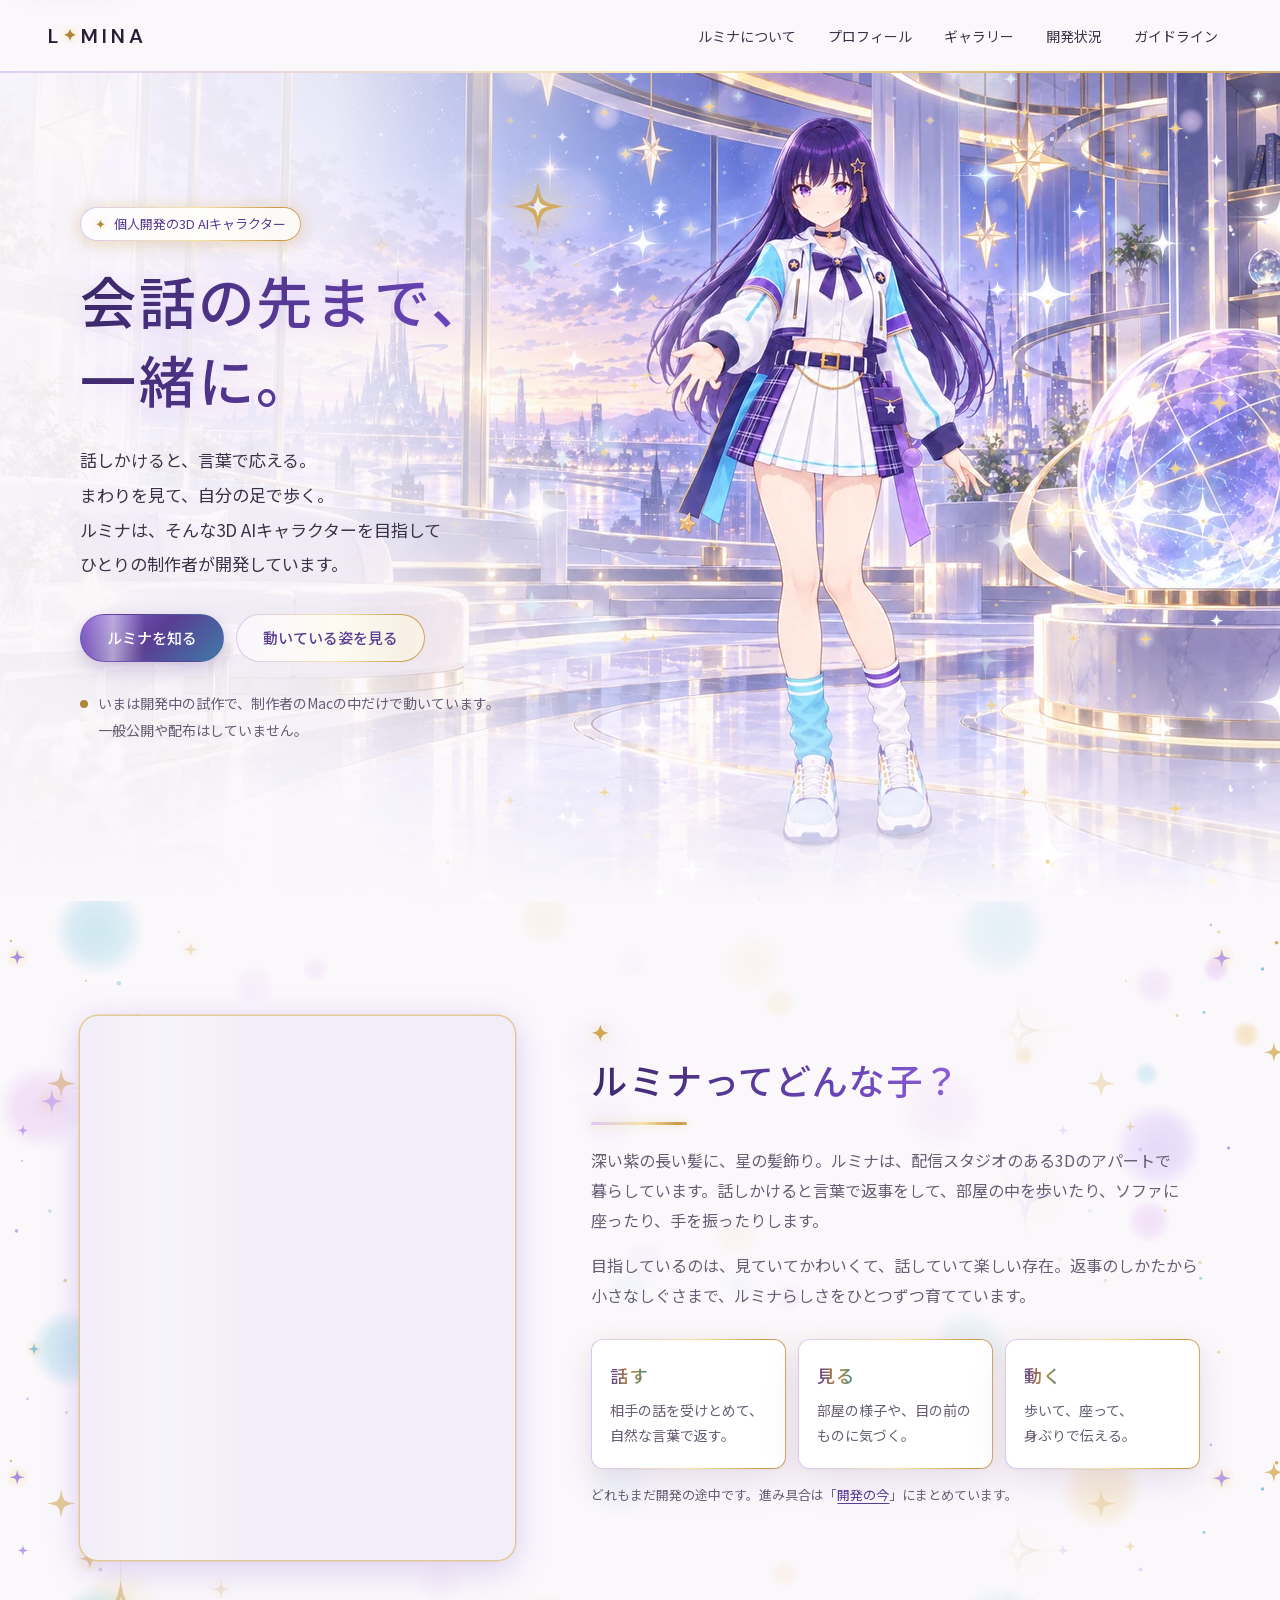
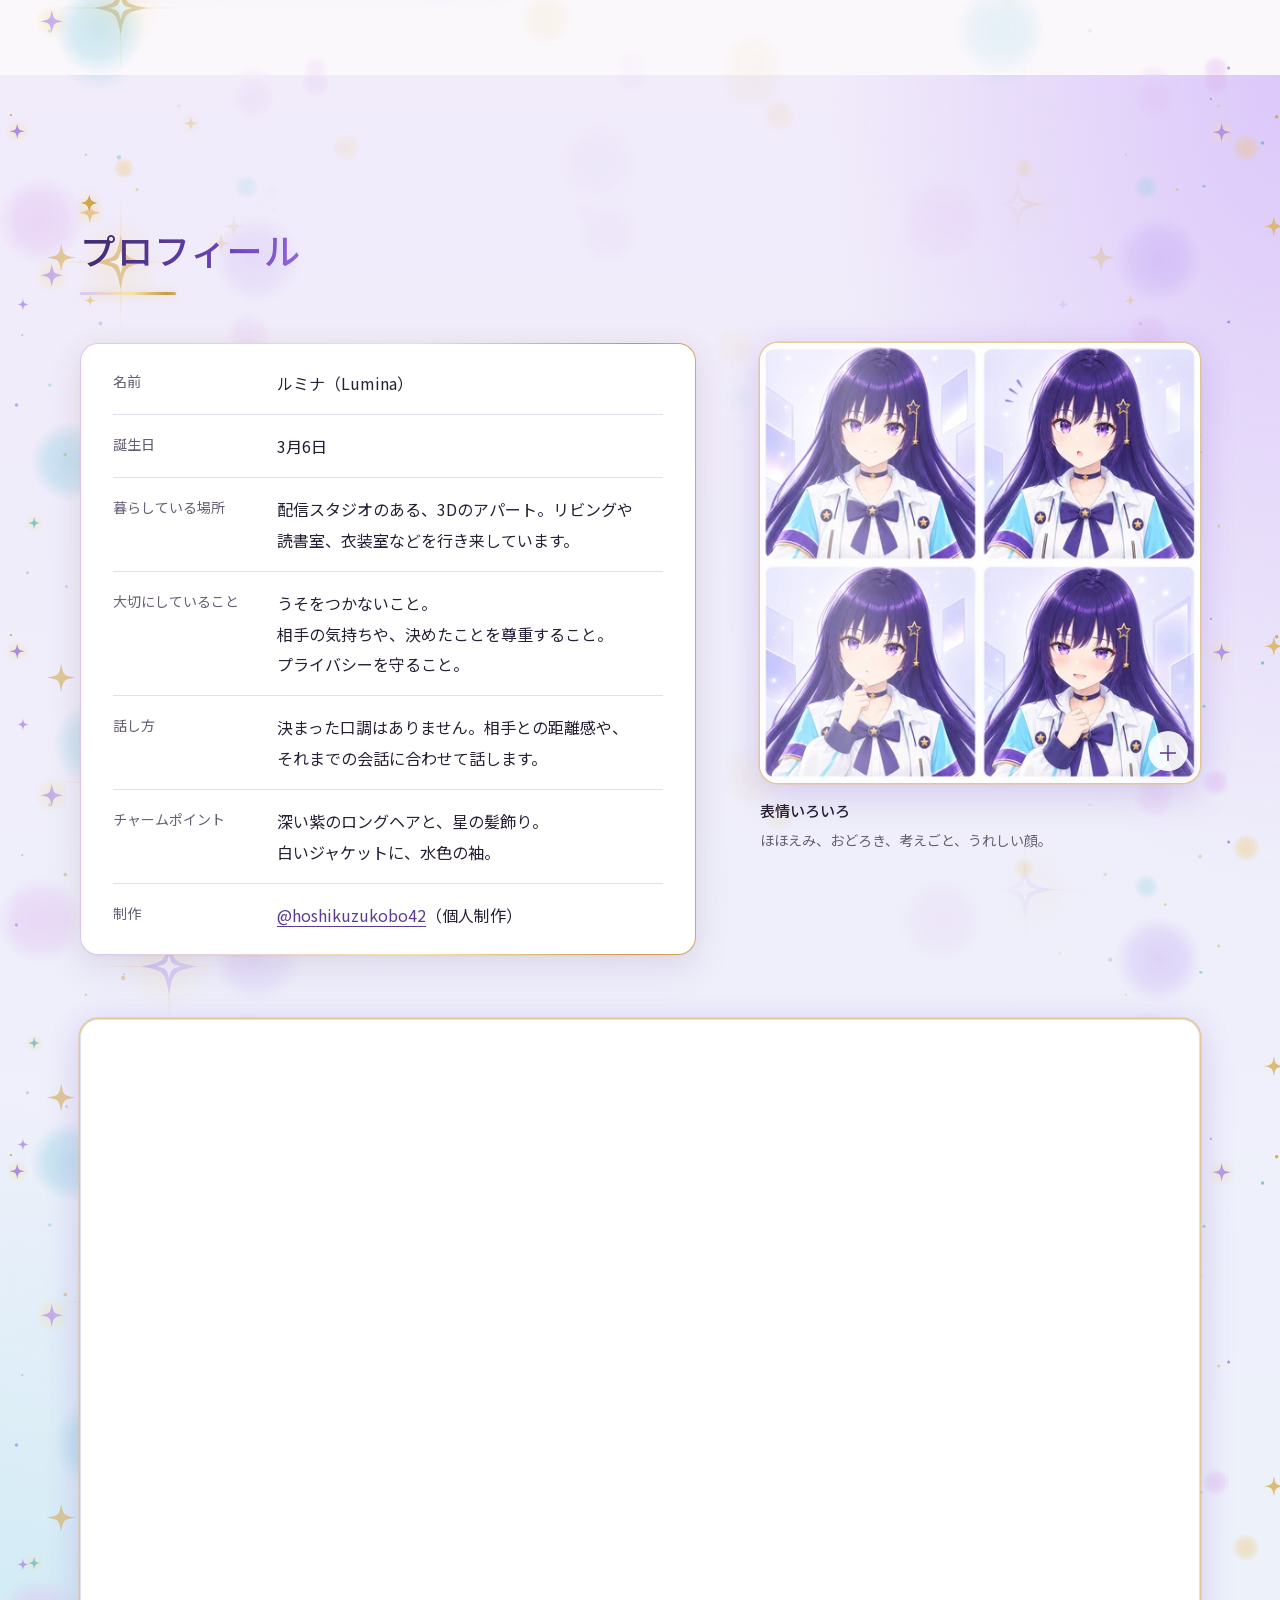
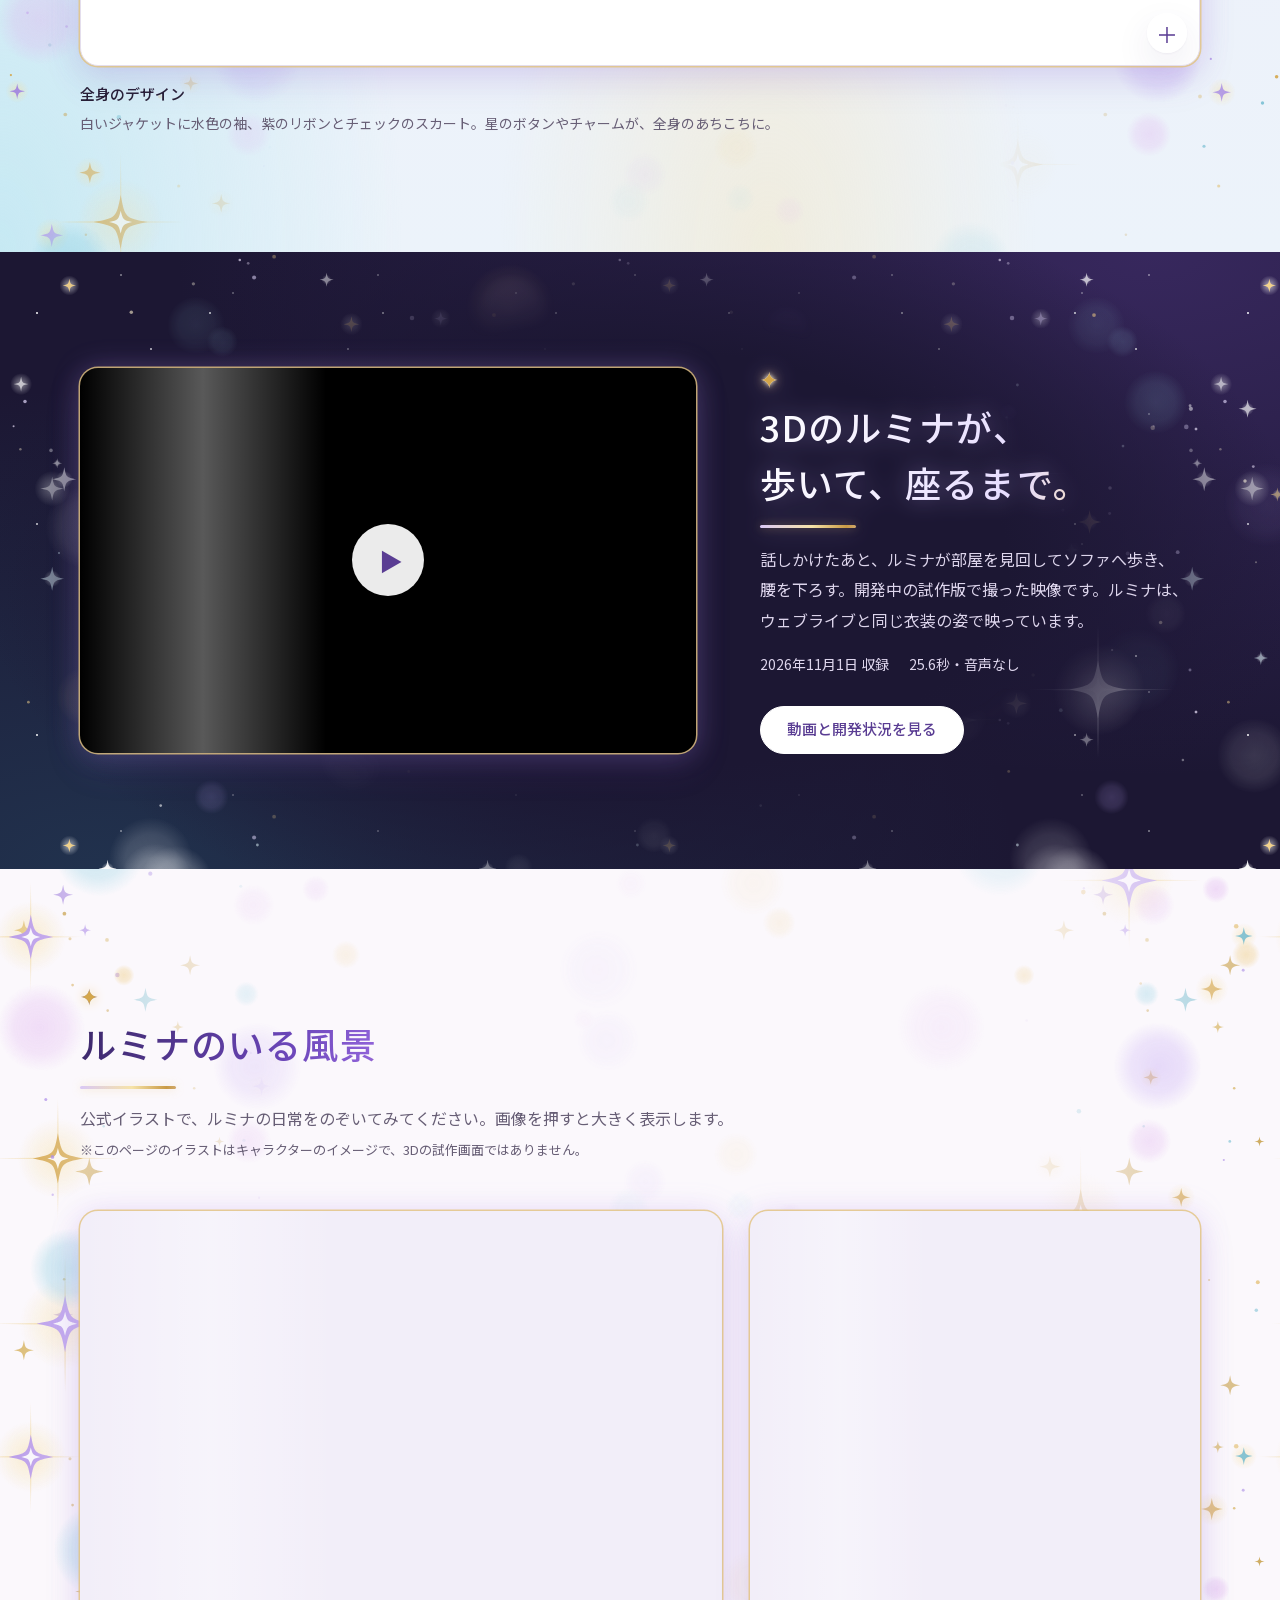
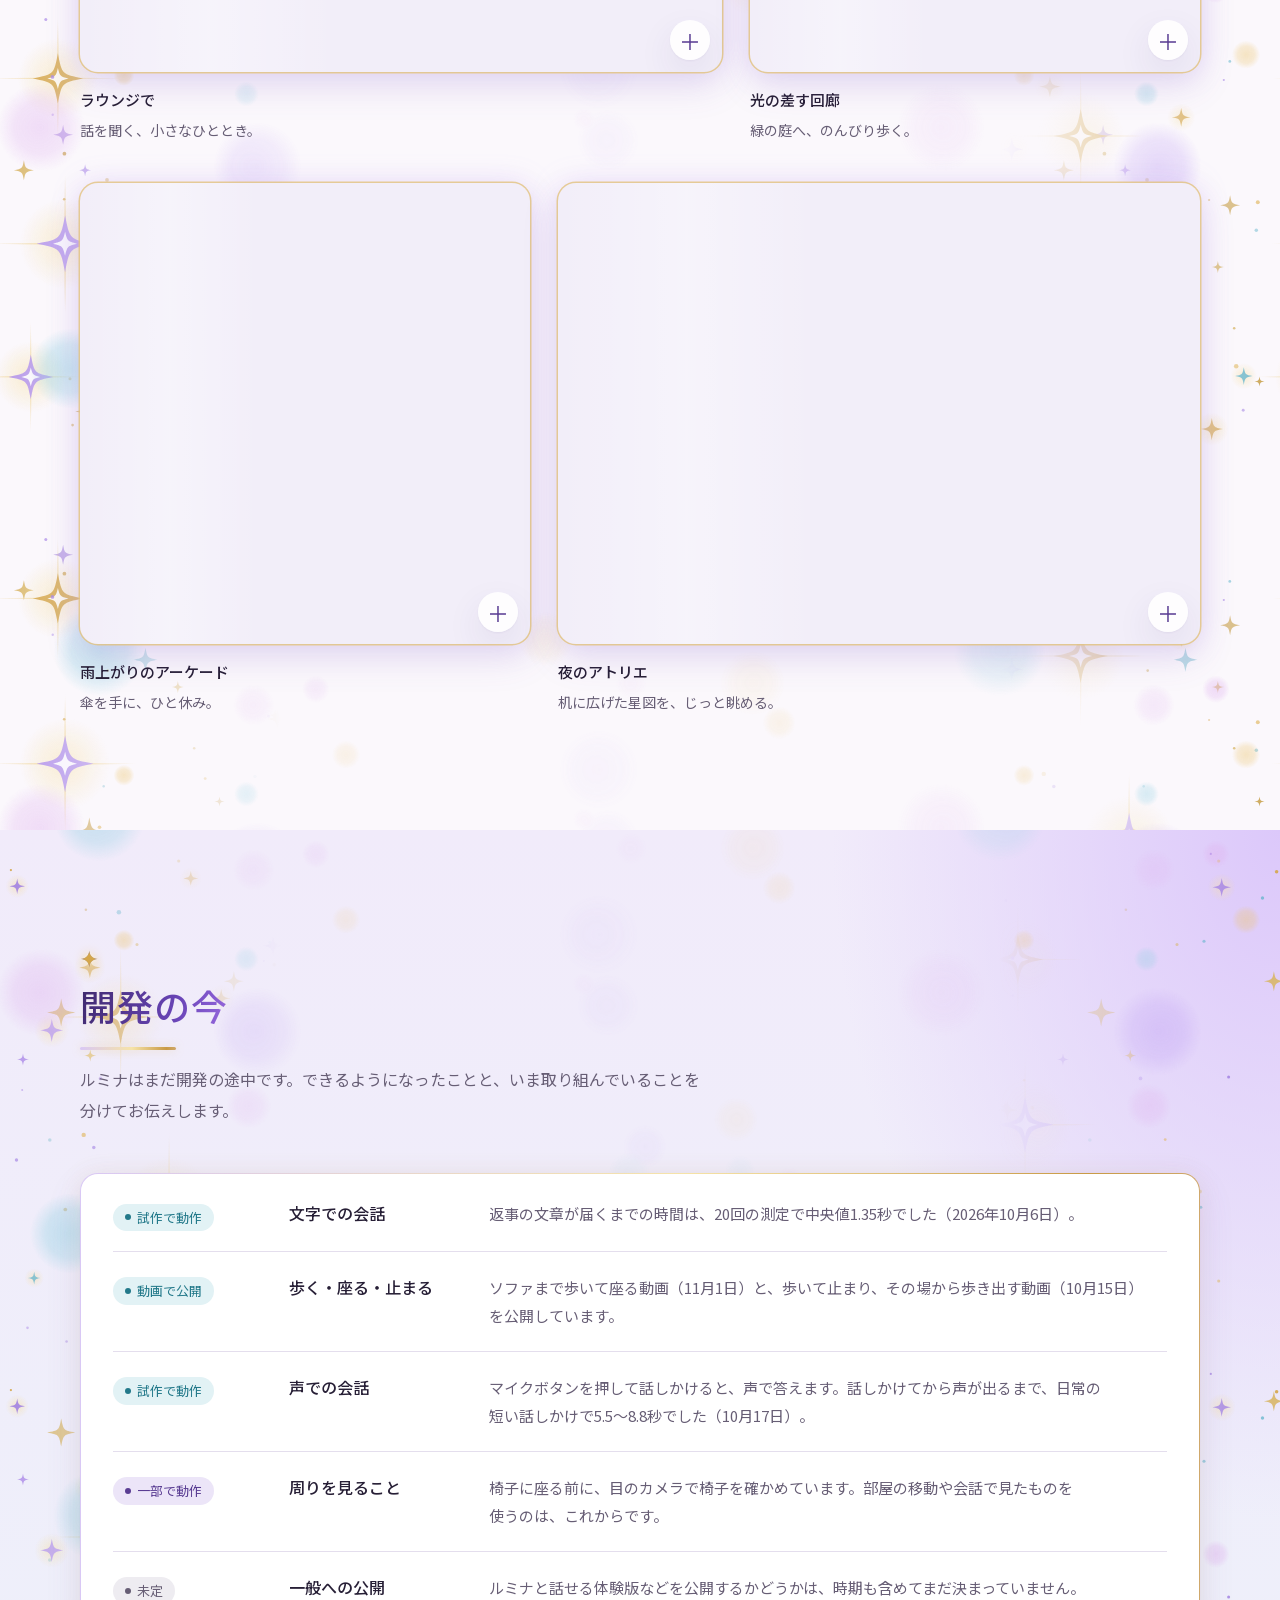
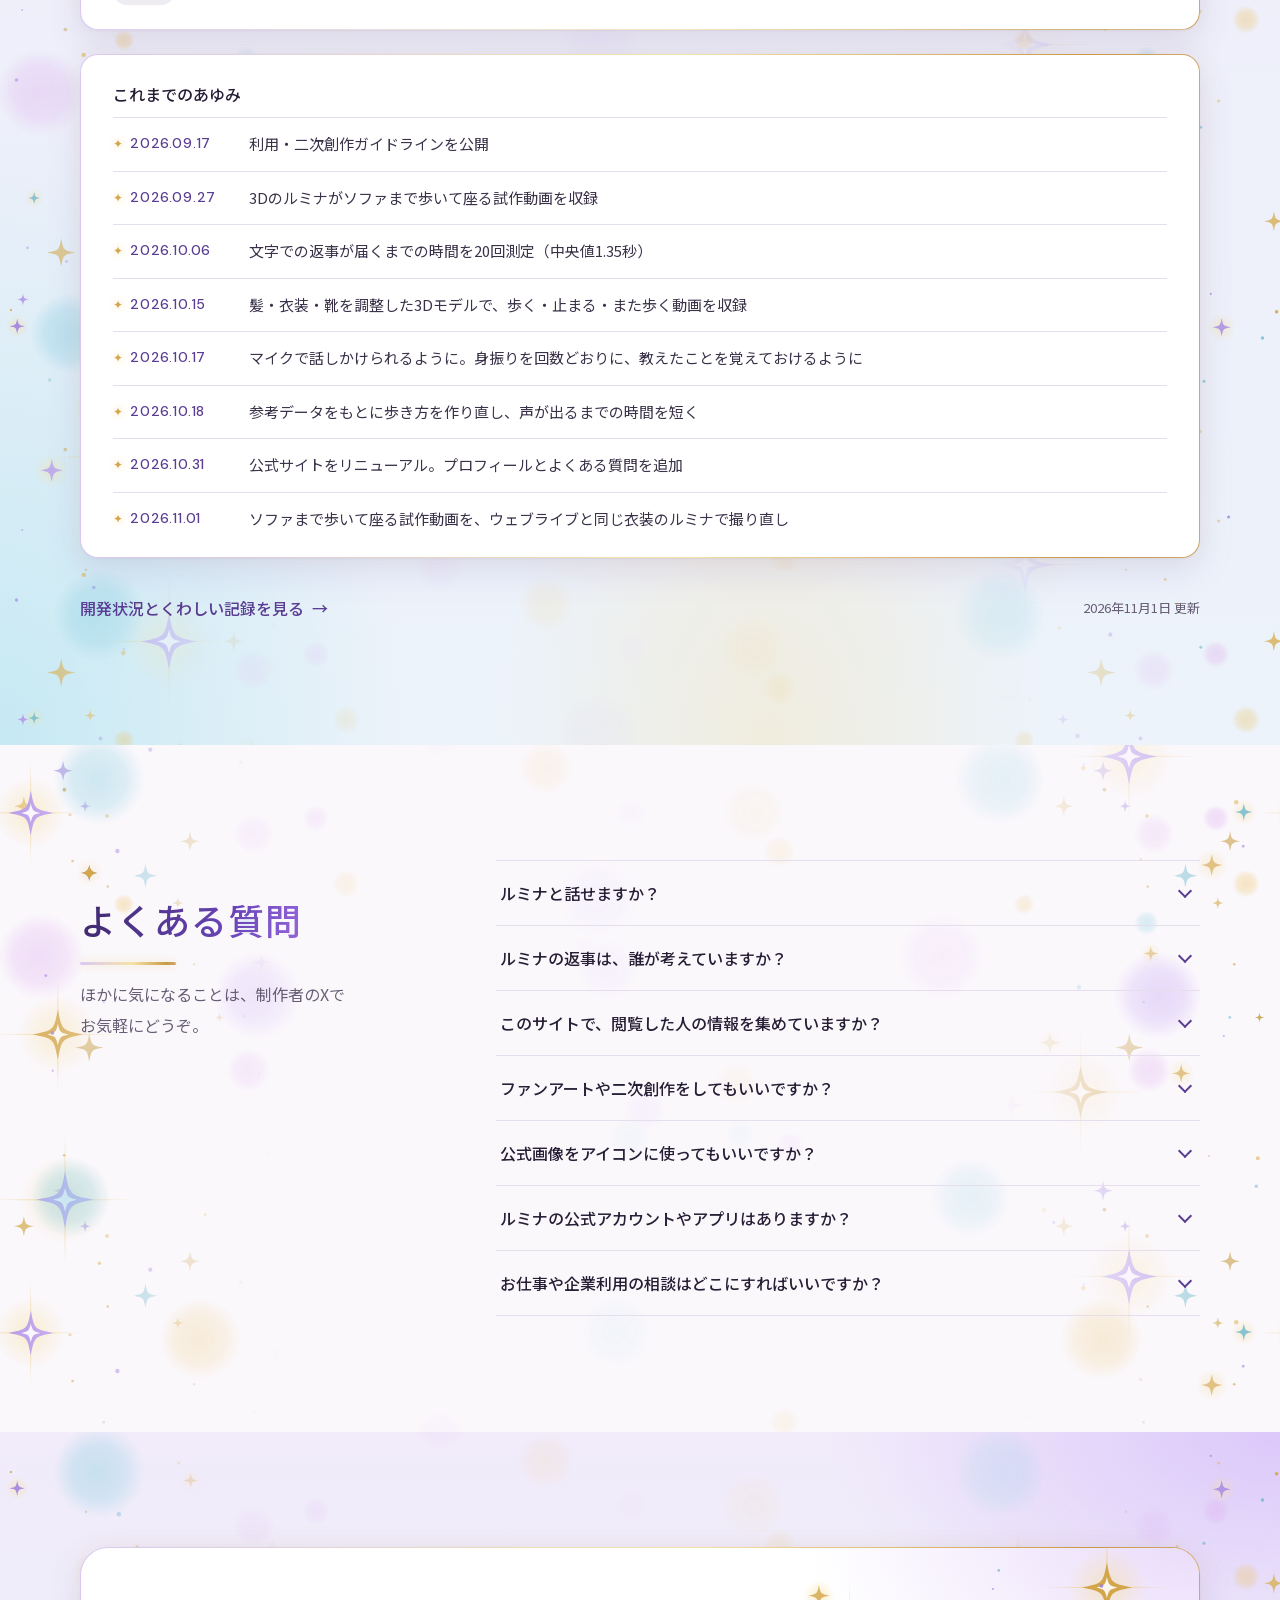
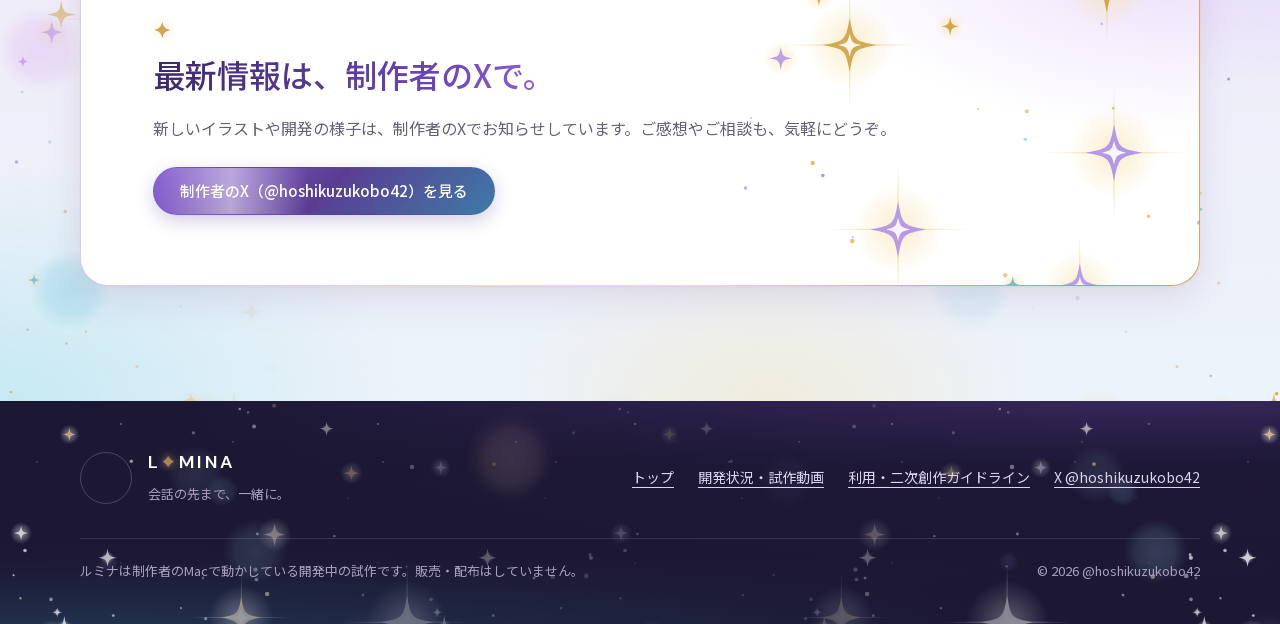
==== index.html @ 773bcadf "Re-shoot the sofa film with the venue's colours on Lumina LuminaSky tonemaps the frame (ACES, exposu" ====
<!doctype html>
<html lang="ja">
<head>
  <meta charset="UTF-8">
  <meta http-equiv="Content-Security-Policy" content="default-src 'none'; script-src 'self'; style-src 'self'; img-src 'self'; font-src 'self'; media-src 'self'; connect-src 'none'; base-uri 'none'; form-action 'none'; object-src 'none'; upgrade-insecure-requests">
  <meta name="referrer" content="strict-origin-when-cross-origin">
  <meta name="viewport" content="width=device-width, initial-scale=1">
  <title>Lumina（ルミナ）公式サイト｜個人開発の3D AIキャラクター</title>
  <meta name="description" content="ルミナは、個人で開発している3D AIキャラクターです。話して、見て、自分で歩く。同じ部屋で過ごせる相棒を目指しています。プロフィール、公式イラスト、試作動画、開発状況、二次創作ガイドラインを掲載しています。">
  <meta name="google-site-verification" content="9dIVVuB6OeoLTcx0quEehQUdjyuX92ICu6KX9doKSK4">
  <meta name="theme-color" content="#f8f6fb">
  <link rel="canonical" href="https://hoshikuzukobo42-maker.github.io/lumina-hp/">
  <meta property="og:type" content="website">
  <meta property="og:site_name" content="Lumina（ルミナ）">
  <meta property="og:title" content="Lumina（ルミナ）公式サイト｜個人開発の3D AIキャラクター">
  <meta property="og:description" content="話して、見て、自分で歩く。同じ部屋で過ごせる相棒を目指して開発中の3D AIキャラクター、ルミナの公式サイトです。">
  <meta property="og:url" content="https://hoshikuzukobo42-maker.github.io/lumina-hp/">
  <meta property="og:image" content="https://hoshikuzukobo42-maker.github.io/lumina-hp/images/ogp/top.jpg">
  <meta property="og:image:width" content="1200">
  <meta property="og:image:height" content="630">
  <meta property="og:image:alt" content="夕暮れの天文ラウンジで手を差し出すルミナのイラストと、「会話の先まで、一緒に。」の文字">
  <meta property="og:locale" content="ja_JP">
  <meta name="twitter:card" content="summary_large_image">
  <meta name="twitter:site" content="@hoshikuzukobo42">
  <meta name="twitter:title" content="Lumina（ルミナ）公式サイト｜個人開発の3D AIキャラクター">
  <meta name="twitter:description" content="話して、見て、自分で歩く。同じ部屋で過ごせる相棒を目指して開発中の3D AIキャラクター、ルミナの公式サイトです。">
  <meta name="twitter:image" content="https://hoshikuzukobo42-maker.github.io/lumina-hp/images/ogp/top.jpg">
  <meta name="twitter:image:alt" content="夕暮れの天文ラウンジで手を差し出すルミナのイラストと、「会話の先まで、一緒に。」の文字">
  <link rel="icon" type="image/png" sizes="32x32" href="images/icons/favicon-32.png">
  <link rel="apple-touch-icon" sizes="180x180" href="images/icons/apple-touch-icon.png">
  <link rel="preload" as="image" href="images/opt/lumina-twilight-hero-1280.webp" imagesrcset="images/opt/lumina-twilight-hero-640.webp 640w,images/opt/lumina-twilight-hero-957.webp 957w,images/opt/lumina-twilight-hero-1280.webp 1280w,images/opt/lumina-twilight-hero-1536.webp 1536w" imagesizes="100vw" fetchpriority="high">
  <link rel="stylesheet" href="css/fonts.css">
  <link rel="stylesheet" href="css/site.css">
  <script src="js/site.js" defer></script>
</head>
<body>
  <a class="skip" href="#main">本文へ移動</a>
  <header class="masthead">
    <div class="masthead-inner">
      <a class="brand" href="index.html" aria-label="Lumina トップページ">L<span class="brand-star" aria-hidden="true">✦</span>MINA</a>
      <nav class="global-nav" aria-label="メインナビゲーション"><a href="#about">ルミナについて</a><a href="#profile">プロフィール</a><a href="#gallery">ギャラリー</a><a href="development.html">開発状況</a><a href="guidelines.html">ガイドライン</a></nav>
    </div>
  </header>
  <main id="main" tabindex="-1">
    <section class="hero" aria-labelledby="hero-title">
      <figure class="hero-bg"><img src="images/opt/lumina-twilight-hero-1280.webp" srcset="images/opt/lumina-twilight-hero-640.webp 640w,images/opt/lumina-twilight-hero-957.webp 957w,images/opt/lumina-twilight-hero-1280.webp 1280w,images/opt/lumina-twilight-hero-1536.webp 1536w" sizes="100vw" width="1536" height="1024" fetchpriority="high" alt="夕暮れの天文ラウンジで、こちらへ手を差し出すルミナ"></figure>
      <div class="wrap hero-inner">
        <div class="hero-copy">
          <p class="hero-eyebrow">個人開発の3D AIキャラクター</p>
          <h1 id="hero-title"><span>会話の先まで、</span><br><span>一緒に。</span></h1>
          <p class="lead">話しかけると、言葉で応える。<br>まわりを見て、自分の足で歩く。<br>ルミナは、そんな3D AIキャラクターを目指して<br class="pc">ひとりの制作者が開発しています。</p>
          <div class="hero-actions"><a class="btn primary" href="#about">ルミナを知る</a><a class="btn secondary" href="#film">動いている姿を見る</a></div>
          <p class="status-line"><span>いまは開発中の試作で、制作者のMacの中だけで動いています。<br class="pc">一般公開や配布はしていません。</span></p>
        </div>
      </div>
    </section>

    <section id="about" class="section" aria-labelledby="about-title">
      <div class="wrap about-inner">
        <figure class="art about-art"><img src="images/r3/quiet-portrait.webp" srcset="images/r3/quiet-portrait-small.webp 640w, images/r3/quiet-portrait.webp 1024w" sizes="(max-width:960px) 90vw,40vw" width="1024" height="1280" loading="lazy" decoding="async" alt="窓辺のソファで本を読みながら、こちらに微笑むルミナ"></figure>
        <div class="about-copy section-head" data-reveal>
          
          <h2 id="about-title">ルミナってどんな子？</h2>
          <p>深い紫の長い髪に、星の髪飾り。ルミナは、配信スタジオのある3Dのアパートで暮らしています。話しかけると言葉で返事をして、部屋の中を歩いたり、ソファに座ったり、手を振ったりします。</p>
          <p>目指しているのは、見ていてかわいくて、話していて楽しい存在。返事のしかたから小さなしぐさまで、ルミナらしさをひとつずつ育てています。</p>
          <ul class="pillars" aria-label="ルミナが目指していること">
            <li><strong>話す</strong><span>相手の話を受けとめて、自然な言葉で返す。</span></li>
            <li><strong>見る</strong><span>部屋の様子や、目の前のものに気づく。</span></li>
            <li><strong>動く</strong><span>歩いて、座って、身ぶりで伝える。</span></li>
          </ul>
          <p class="small-note">どれもまだ開発の途中です。進み具合は「<a href="#progress">開発の今</a>」にまとめています。</p>
        </div>
      </div>
    </section>

    <section id="profile" class="section alt" aria-labelledby="profile-title">
      <div class="wrap">
        <header class="section-head"><h2 id="profile-title">プロフィール</h2></header>
        <div class="profile-grid">
          <dl class="profile-table">
            <div><dt>名前</dt><dd>ルミナ（Lumina）</dd></div>
            <div><dt>誕生日</dt><dd>3月6日</dd></div>
            <div><dt>暮らしている場所</dt><dd>配信スタジオのある、3Dのアパート。リビングや読書室、衣装室などを行き来しています。</dd></div>
            <div><dt>大切にしていること</dt><dd>うそをつかないこと。<br>相手の気持ちや、決めたことを尊重すること。<br>プライバシーを守ること。</dd></div>
            <div><dt>話し方</dt><dd>決まった口調はありません。相手との距離感や、それまでの会話に合わせて話します。</dd></div>
            <div><dt>チャームポイント</dt><dd>深い紫のロングヘアと、星の髪飾り。<br>白いジャケットに、水色の袖。</dd></div>
            <div><dt>制作</dt><dd><a href="https://x.com/hoshikuzukobo42" rel="external noopener">@hoshikuzukobo42</a>（個人制作）</dd></div>
          </dl>
          <figure data-reveal><a class="art expression-art" href="images/opt/expression-sheet-1254.webp" data-art-open aria-label="表情のイラストを拡大"><img src="images/opt/expression-sheet-640.webp" srcset="images/opt/expression-sheet-480.webp 480w,images/opt/expression-sheet-640.webp 640w,images/opt/expression-sheet-960.webp 960w" sizes="(max-width:960px) 90vw,36vw" width="960" height="960" loading="lazy" decoding="async" alt="ルミナの4つの表情。ほほえみ、おどろき、考えごと、うれしい顔"><span class="expand" aria-hidden="true">＋</span></a><figcaption class="caption"><span class="caption-title">表情いろいろ</span><span class="caption-text">ほほえみ、おどろき、考えごと、うれしい顔。</span></figcaption></figure>
        </div>
        <figure class="design-figure" data-reveal><a class="art design-art" href="images/opt/pose-sheet-1651.webp" data-art-open aria-label="全身デザインのイラストを拡大"><img src="images/opt/pose-sheet-960.webp" srcset="images/opt/pose-sheet-640.webp 640w,images/opt/pose-sheet-960.webp 960w,images/opt/pose-sheet-1278.webp 1278w,images/opt/pose-sheet-1651.webp 1651w" sizes="(max-width:1160px) 100vw,1120px" width="960" height="554" loading="lazy" decoding="async" alt="ルミナの全身デザイン。正面、ななめ、後ろ姿の3ポーズ"><span class="expand" aria-hidden="true">＋</span></a><figcaption class="caption"><span class="caption-title">全身のデザイン</span><span class="caption-text">白いジャケットに水色の袖、紫のリボンとチェックのスカート。星のボタンやチャームが、全身のあちこちに。</span></figcaption></figure>
      </div>
    </section>

    <section id="film" class="section film" aria-labelledby="film-title">
      <div class="wrap film-inner">
        <a class="film-frame" href="development.html#demo-video" aria-label="3Dのルミナがソファまで歩いて座る試作動画を、開発状況のページで見る（25.6秒・音声なし）"><img src="lumina-sky-20261101-v2-poster.webp" width="960" height="600" loading="lazy" decoding="async" alt="ソファに座るルミナの3D試作画面"><span class="film-play" aria-hidden="true">▶</span></a>
        <div class="film-copy">
          
          <h2 id="film-title">3Dのルミナが、<br>歩いて、座るまで。</h2>
          <p>話しかけたあと、ルミナが部屋を見回してソファへ歩き、腰を下ろす。開発中の試作版で撮った映像です。ルミナは、ウェブライブと同じ衣装の姿で映っています。</p>
          <p class="film-meta"><span>2026年11月1日 収録</span><span>25.6秒・音声なし</span></p>
          <a class="btn" href="development.html#demo-video">動画と開発状況を見る</a>
        </div>
      </div>
    </section>

    <section id="gallery" class="section" aria-labelledby="gallery-title">
      <div class="wrap">
        <header class="section-head"><h2 id="gallery-title">ルミナのいる風景</h2><p>公式イラストで、ルミナの日常をのぞいてみてください。画像を押すと大きく表示します。<br><span class="small-note">※このページのイラストはキャラクターのイメージで、3Dの試作画面ではありません。</span></p></header>
        <div class="gallery-grid">
          <figure class="wide" data-reveal><a class="art" href="images/r3/conversation-lounge.webp" data-art-open aria-label="ラウンジの場面のイラストを拡大"><img src="images/r3/conversation-lounge.webp" srcset="images/r3/conversation-lounge-small.webp 640w,images/r3/conversation-lounge.webp 1280w" sizes="(max-width:760px) 100vw,660px" width="1280" height="720" loading="lazy" decoding="async" alt="ラウンジのソファで話を聞くルミナ"><span class="expand" aria-hidden="true">＋</span></a><figcaption class="caption"><span class="caption-title">ラウンジで</span><span class="caption-text">話を聞く、小さなひととき。</span></figcaption></figure>
          <figure class="tall g-garden" data-reveal><a class="art" href="images/r3/walk-garden.webp" data-art-open aria-label="回廊の場面のイラストを拡大"><img src="images/r3/walk-garden.webp" srcset="images/r3/walk-garden-small.webp 640w,images/r3/walk-garden.webp 960w" sizes="(max-width:760px) 100vw,470px" width="960" height="1199" loading="lazy" decoding="async" alt="緑の庭へ続く回廊を歩くルミナ"><span class="expand" aria-hidden="true">＋</span></a><figcaption class="caption"><span class="caption-title">光の差す回廊</span><span class="caption-text">緑の庭へ、のんびり歩く。</span></figcaption></figure>
          <figure class="tall" data-reveal><a class="art" href="images/r3/walk-arcade.webp" data-art-open aria-label="アーケードの場面のイラストを拡大"><img src="images/r3/walk-arcade.webp" srcset="images/r3/walk-arcade-small.webp 640w,images/r3/walk-arcade.webp 960w" sizes="(max-width:760px) 100vw,470px" width="960" height="1280" loading="lazy" decoding="async" alt="雨上がりのアーケードで傘を持って立つルミナ"><span class="expand" aria-hidden="true">＋</span></a><figcaption class="caption"><span class="caption-title">雨上がりのアーケード</span><span class="caption-text">傘を手に、ひと休み。</span></figcaption></figure>
          <figure class="wide g-atelier" data-reveal><a class="art" href="images/r3/gallery-atelier.webp" data-art-open aria-label="アトリエの場面のイラストを拡大"><img src="images/r3/gallery-atelier.webp" srcset="images/r3/gallery-atelier-small.webp 640w,images/r3/gallery-atelier.webp 1280w" sizes="(max-width:760px) 100vw,660px" width="1280" height="800" loading="lazy" decoding="async" alt="夜のアトリエで机上の星図を眺めるルミナ"><span class="expand" aria-hidden="true">＋</span></a><figcaption class="caption"><span class="caption-title">夜のアトリエ</span><span class="caption-text">机に広げた星図を、じっと眺める。</span></figcaption></figure>
        </div>
      </div>
    </section>

    <section id="progress" class="section alt" aria-labelledby="progress-title">
      <div class="wrap">
        <header class="section-head"><h2 id="progress-title">開発の今</h2><p>ルミナはまだ開発の途中です。できるようになったことと、いま取り組んでいることを分けてお伝えします。</p></header>
        <ul class="progress-list">
          <li><span class="tag done">試作で動作</span><h3>文字での会話</h3><p>返事の文章が届くまでの時間は、20回の測定で中央値1.35秒でした（2026年10月6日）。</p></li>
          <li><span class="tag done">動画で公開</span><h3>歩く・座る・止まる</h3><p>ソファまで歩いて座る動画（11月1日）と、歩いて止まり、その場から歩き出す動画（10月15日）を公開しています。</p></li>
          <li><span class="tag done">試作で動作</span><h3>声での会話</h3><p>マイクボタンを押して話しかけると、声で答えます。話しかけてから声が出るまで、日常の短い話しかけで5.5〜8.8秒でした（10月17日）。</p></li>
          <li><span class="tag wip">一部で動作</span><h3>周りを見ること</h3><p>椅子に座る前に、目のカメラで椅子を確かめています。部屋の移動や会話で見たものを使うのは、これからです。</p></li>
          <li><span class="tag plan">未定</span><h3>一般への公開</h3><p>ルミナと話せる体験版などを公開するかどうかは、時期も含めてまだ決まっていません。</p></li>
        </ul>
        <div class="timeline-block">
          <h3 class="timeline-title">これまでのあゆみ</h3>
          <ol class="timeline">
            <li><time datetime="2026-09-17">2026.09.17</time><span>利用・二次創作ガイドラインを公開</span></li>
            <li><time datetime="2026-09-27">2026.09.27</time><span>3Dのルミナがソファまで歩いて座る試作動画を収録</span></li>
            <li><time datetime="2026-10-06">2026.10.06</time><span>文字での返事が届くまでの時間を20回測定（中央値1.35秒）</span></li>
            <li><time datetime="2026-10-15">2026.10.15</time><span>髪・衣装・靴を調整した3Dモデルで、歩く・止まる・また歩く動画を収録</span></li>
            <li><time datetime="2026-10-17">2026.10.17</time><span>マイクで話しかけられるように。身振りを回数どおりに、教えたことを覚えておけるように</span></li>
            <li><time datetime="2026-10-18">2026.10.18</time><span>参考データをもとに歩き方を作り直し、声が出るまでの時間を短く</span></li>
            <li><time datetime="2026-10-31">2026.10.31</time><span>公式サイトをリニューアル。プロフィールとよくある質問を追加</span></li>
            <li><time datetime="2026-11-01">2026.11.01</time><span>ソファまで歩いて座る試作動画を、ウェブライブと同じ衣装のルミナで撮り直し</span></li>
          </ol>
        </div>
        <div class="progress-foot"><a class="text-link" href="development.html">開発状況とくわしい記録を見る <span aria-hidden="true">→</span></a><span class="updated">2026年11月1日 更新</span></div>
      </div>
    </section>

    <section id="faq" class="section" aria-labelledby="faq-title">
      <div class="wrap faq-layout">
        <header class="section-head"><h2 id="faq-title">よくある質問</h2><p>ほかに気になることは、制作者のXでお気軽にどうぞ。</p></header>
        <div class="faq-list">
          <details><summary>ルミナと話せますか？</summary><p>いまは話せません。ルミナは制作者のMacで動かしている試作段階で、一般向けの公開や配布はしていません。公開が決まったときは、このサイトと制作者のXでお知らせします。</p></details>
          <details><summary>ルミナの返事は、誰が考えていますか？</summary><p>制作者のMacの中で動くAIが、その場で返事を考えています。声で話すときの声も、音声合成で作っています。人が代わりに書いたり話したりしているわけではありません。キャラクターの設定やデザイン、3Dの部屋や動きは、制作者が作っています。</p></details>
          <details><summary>このサイトで、閲覧した人の情報を集めていますか？</summary><p>このサイト自体は、アクセス解析のツールやCookieを使っていません。お問い合わせのフォームもありません。なお、サイトを置いているGitHub Pagesの仕組みについては、GitHubのプライバシーに関する説明をご覧ください。</p></details>
          <details><summary>ファンアートや二次創作をしてもいいですか？</summary><p>はい、歓迎しています。条件を守った非商用の利用と、個人・同人サークルによる二次創作は、事前の連絡なしで行えます。同人誌・グッズの販売や、動画・配信の広告収益化もできます。くわしくは<a href="guidelines.html">利用・二次創作ガイドライン</a>をご覧ください。</p></details>
          <details><summary>公式画像をアイコンに使ってもいいですか？</summary><p>個人で使うアイコンなど、非商用の利用はできます。ただし、公式アカウントと間違われる使い方や、公式画像をそのまま販売することはご遠慮ください。</p></details>
          <details><summary>ルミナの公式アカウントやアプリはありますか？</summary><p>ルミナの公式情報は、このサイトと制作者のX（<a href="https://x.com/hoshikuzukobo42" rel="external noopener">@hoshikuzukobo42</a>）でお知らせしています。ルミナ名義のアプリの配布やグッズの販売は、いまは行っていません。それらをうたうものを見かけた場合は、公式のものではありません。</p></details>
          <details><summary>お仕事や企業利用の相談はどこにすればいいですか？</summary><p>制作者のX（<a href="https://x.com/hoshikuzukobo42" rel="external noopener">@hoshikuzukobo42</a>）で受け付けています。個人情報は、誰でも見られる返信欄には書かないでください。</p></details>
          </div>
      </div>
    </section>

    <section id="contact" class="section alt" aria-labelledby="contact-title">
      <div class="wrap">
        <div class="contact-card">
          <div><h2 id="contact-title">最新情報は、制作者のXで。</h2><p>新しいイラストや開発の様子は、制作者のXでお知らせしています。ご感想やご相談も、気軽にどうぞ。</p><a class="btn primary" href="https://x.com/hoshikuzukobo42" rel="external noopener">制作者のX（@hoshikuzukobo42）を見る</a></div>
          <img src="images/r3/chibi-letter.webp" width="320" height="480" loading="lazy" decoding="async" alt="星の封筒を持つ小さなルミナ">
        </div>
      </div>
    </section>
  </main>
  <footer class="site-footer">
    <div class="footer-inner">
      <div class="footer-id"><img src="images/r3/icon-portrait.webp" width="256" height="256" loading="lazy" decoding="async" alt=""><div><p class="brand">L<span class="brand-star" aria-hidden="true">✦</span>MINA</p><p>会話の先まで、一緒に。</p></div></div>
      <nav class="footer-nav" aria-label="サイト内リンク"><a href="index.html">トップ</a><a href="development.html">開発状況・試作動画</a><a href="guidelines.html">利用・二次創作ガイドライン</a><a href="https://x.com/hoshikuzukobo42" rel="external noopener">X @hoshikuzukobo42</a></nav>
    </div>
    <div class="footer-bottom"><p>ルミナは制作者のMacで動かしている開発中の試作です。販売・配布はしていません。</p><p>© 2026 @hoshikuzukobo42</p></div>
  </footer>
  <dialog class="art-dialog" aria-label="イラストの拡大表示"><button type="button" class="dialog-close" aria-label="拡大表示を閉じる" autofocus>閉じる ×</button><img width="1280" height="853" alt=""><p class="dialog-caption" aria-live="polite"></p><div class="dialog-navigation" hidden><button type="button" data-art-step="-1" aria-label="前のイラスト">←</button><span class="dialog-count" aria-label="表示位置"></span><button type="button" data-art-step="1" aria-label="次のイラスト">→</button></div></dialog>
</body>
</html>
---- css/fonts.css ----
/* Self-hosted web fonts: the same WOFF2 files and unicode-range slices that Google Fonts served for
 * DM Sans (wght 300/400/500/600) and Noto Sans JP (wght 300/400/500), declared in the same order,
 * so no request leaves this site. Only the slices the three pages use are included.
 * Licences: fonts/OFL-DMSans.txt, fonts/OFL-NotoSansJP.txt (SIL Open Font License 1.1). */

@font-face {
  font-family: 'DM Sans';
  font-style: normal;
  font-weight: 300;
  font-display: swap;
  src: url(../fonts/dm-sans-latin.woff2) format('woff2');
  unicode-range: U+0000-00FF, U+0131, U+0152-0153, U+02BB-02BC, U+02C6, U+02DA, U+02DC, U+0304, U+0308, U+0329, U+2000-206F, U+20AC, U+2122, U+2191, U+2193, U+2212, U+2215, U+FEFF, U+FFFD;
}
@font-face {
  font-family: 'DM Sans';
  font-style: normal;
  font-weight: 400;
  font-display: swap;
  src: url(../fonts/dm-sans-latin.woff2) format('woff2');
  unicode-range: U+0000-00FF, U+0131, U+0152-0153, U+02BB-02BC, U+02C6, U+02DA, U+02DC, U+0304, U+0308, U+0329, U+2000-206F, U+20AC, U+2122, U+2191, U+2193, U+2212, U+2215, U+FEFF, U+FFFD;
}
@font-face {
  font-family: 'DM Sans';
  font-style: normal;
  font-weight: 500;
  font-display: swap;
  src: url(../fonts/dm-sans-latin.woff2) format('woff2');
  unicode-range: U+0000-00FF, U+0131, U+0152-0153, U+02BB-02BC, U+02C6, U+02DA, U+02DC, U+0304, U+0308, U+0329, U+2000-206F, U+20AC, U+2122, U+2191, U+2193, U+2212, U+2215, U+FEFF, U+FFFD;
}
@font-face {
  font-family: 'DM Sans';
  font-style: normal;
  font-weight: 600;
  font-display: swap;
  src: url(../fonts/dm-sans-latin.woff2) format('woff2');
  unicode-range: U+0000-00FF, U+0131, U+0152-0153, U+02BB-02BC, U+02C6, U+02DA, U+02DC, U+0304, U+0308, U+0329, U+2000-206F, U+20AC, U+2122, U+2191, U+2193, U+2212, U+2215, U+FEFF, U+FFFD;
}
@font-face {
  font-family: 'Noto Sans JP';
  font-style: normal;
  font-weight: 300;
  font-display: swap;
  src: url(../fonts/noto-sans-jp-68.woff2) format('woff2');
  unicode-range: U+251c, U+2523, U+4e14, U+545f, U+54bd, U+553e, U+55dc, U+56da, U+589c, U+5b55, U+5bb5, U+5ce1, U+5df4, U+5eb6, U+5ec9, U+6191, U+62f7, U+6357, U+64a5, U+6591, U+65bc, U+6897, U+6e1a, U+7063, U+711a, U+721b, U+722c, U+75b9, U+75d5, U+75fa, U+7766, U+7aae, U+7b48, U+7b8b, U+7d21, U+7e55, U+7f75, U+842c, U+8910, U+8a63, U+8b39, U+8b5a, U+8cdc, U+8d74, U+907d, U+91e7, U+9306, U+96bc, U+98f4, U+9ac4;
}
@font-face {
  font-family: 'Noto Sans JP';
  font-style: normal;
  font-weight: 300;
  font-display: swap;
  src: url(../fonts/noto-sans-jp-76.woff2) format('woff2');
  unicode-range: U+2266-2267, U+4f2f, U+5208, U+5451, U+546a, U+5589, U+576a, U+5815, U+5a9a, U+5b9b, U+5c3a, U+5efb, U+5faa, U+6109, U+6643, U+6652, U+695a, U+69fd, U+6b86, U+6bb4, U+6daf, U+7089, U+70cf, U+7a00, U+7a4f, U+7b39, U+7d33, U+80e1, U+828b, U+82a6, U+86cd, U+8c8c, U+8cca, U+8df3, U+9077, U+9175, U+91dc, U+925b, U+9262, U+9271, U+92ed, U+9855, U+9905, U+9d28, U+ff3f, U+ff58, U+ff68, U+ff6d, U+ff9c;
}
@font-face {
  font-family: 'Noto Sans JP';
  font-style: normal;
  font-weight: 300;
  font-display: swap;
  src: url(../fonts/noto-sans-jp-78.woff2) format('woff2');
  unicode-range: U+4e32, U+51db, U+53a8, U+53ea, U+5609, U+5674, U+5a92, U+5e7e, U+6115, U+611a, U+62cc, U+62ed, U+63c9, U+64b9, U+64e6, U+65cb, U+6606, U+6731, U+683d, U+6afb, U+7460, U+771e, U+78ef, U+7b26, U+7b51, U+7cde, U+7d10, U+7d2f, U+7d46, U+80de, U+819c, U+84b2, U+85cd, U+865a, U+8ecc, U+9022, U+90b8, U+9192, U+9675, U+96b7, U+99ff, U+ff44, U+ff55, U+ff6c, U+ff73, U+ff75, U+ff86, U+ff8d, U+ff92, U+ffe3;
}
@font-face {
  font-family: 'Noto Sans JP';
  font-style: normal;
  font-weight: 300;
  font-display: swap;
  src: url(../fonts/noto-sans-jp-82.woff2) format('woff2');
  unicode-range: U+2103, U+5049, U+52b1, U+5320, U+5553, U+572d, U+58c7, U+5b5d, U+5bc2, U+5de3, U+5e61, U+5f80, U+61a9, U+67d0, U+67f4, U+6c88, U+6ca1, U+6ce5, U+6d78, U+6e9c, U+6f54, U+731b, U+73b2, U+74a7, U+74f6, U+75e9, U+7b20, U+7c8b, U+7f72, U+809d, U+8108, U+82b3, U+82bd, U+84b8, U+84c4, U+88c2, U+8ae6, U+8ef8, U+902e, U+9065, U+9326, U+935b, U+938c, U+9676, U+9694, U+96f7, U+9ed9, U+ff48, U+ff4c, U+ff81;
}
@font-face {
  font-family: 'Noto Sans JP';
  font-style: normal;
  font-weight: 300;
  font-display: swap;
  src: url(../fonts/noto-sans-jp-83.woff2) format('woff2');
  unicode-range: U+2500, U+3008-3009, U+4ead, U+4f0f, U+4fca, U+53eb, U+543e, U+57a2, U+5cf0, U+5e8f, U+5fe0, U+61b2, U+62d8, U+6442, U+64b2, U+6589, U+659c, U+67f1, U+68c4, U+6cb8, U+6d12, U+6de1, U+6fe1, U+70c8, U+723d, U+73e0, U+7656, U+773a, U+7948, U+7b87, U+7c92, U+7d3a, U+7e1b, U+7e4a, U+819a, U+8358, U+83c5, U+84bc, U+864e, U+8912, U+8c9e, U+8d05, U+92fc, U+9396, U+98fd, U+99d2, U+ff64, U+ff7a, U+ff83;
}
@font-face {
  font-family: 'Noto Sans JP';
  font-style: normal;
  font-weight: 300;
  font-display: swap;
  src: url(../fonts/noto-sans-jp-85.woff2) format('woff2');
  unicode-range: U+25c7, U+3007, U+504f, U+507d, U+51a0, U+52a3, U+5410, U+5510, U+559a, U+5782, U+582a, U+5c0a, U+5c3f, U+5c48, U+5f6b, U+6176, U+622f, U+6279, U+62bd, U+62dd, U+65ed, U+67b6, U+6817, U+6850, U+6d6a, U+6deb, U+6ea2, U+6edd, U+6f5c, U+72e9, U+73a9, U+7573, U+76bf, U+7950, U+7956, U+7f8a, U+7ffc, U+80a2, U+80c3, U+83ca, U+8a02, U+8a13, U+8df5, U+9375, U+983b, U+99b4, U+ff4e, U+ff71, U+ff89, U+ff97;
}
@font-face {
  font-family: 'Noto Sans JP';
  font-style: normal;
  font-weight: 300;
  font-display: swap;
  src: url(../fonts/noto-sans-jp-86.woff2) format('woff2');
  unicode-range: U+24, U+2022, U+2212, U+221f, U+2665, U+4ecf, U+5100, U+51cd, U+52d8, U+5378, U+53f6, U+574a, U+5982, U+5996, U+5c1a, U+5e1d, U+5f84, U+609f, U+61a7, U+61f8, U+6398, U+63ee, U+6676, U+6691, U+6eb6, U+7126, U+71e5, U+7687, U+7965, U+7d17, U+80a1, U+8107, U+8266, U+85a6, U+8987, U+8ca2, U+8cab, U+8e0a, U+9042, U+95c7, U+9810, U+9867, U+98fc, U+ff52-ff54, U+ff61, U+ff77, U+ff98-ff99;
}
@font-face {
  font-family: 'Noto Sans JP';
  font-style: normal;
  font-weight: 300;
  font-display: swap;
  src: url(../fonts/noto-sans-jp-87.woff2) format('woff2');
  unicode-range: U+b0, U+226a, U+2462, U+4e39, U+4fc3, U+4fd7, U+50be, U+50da, U+5200, U+5211, U+54f2, U+5618, U+596a, U+5b22, U+5bb4, U+5d50, U+60a3, U+63fa, U+658e, U+65e8, U+6669, U+6795, U+679d, U+67a0, U+6b3a, U+6e09, U+757f, U+7cd6, U+7dbe, U+7ffb, U+83cc, U+83f1, U+840c, U+845b, U+8846, U+8972, U+8a34, U+8a50, U+8a87, U+8edf, U+8ff0, U+90a6, U+9154, U+95a3, U+9663, U+9686, U+96c7, U+ff3c, U+ff7c, U+ff8a;
}
@font-face {
  font-family: 'Noto Sans JP';
  font-style: normal;
  font-weight: 300;
  font-display: swap;
  src: url(../fonts/noto-sans-jp-88.woff2) format('woff2');
  unicode-range: U+25bd, U+4e59, U+4ec1, U+4ff3, U+515a, U+518a, U+525b, U+5375, U+552f, U+57a3, U+5b9c, U+5c3d, U+5e3d, U+5e7b, U+5f0a, U+6094, U+6458, U+654f, U+67f3, U+6b8a, U+6bd2, U+6c37, U+6ce1, U+6e56, U+6e7f, U+6ed1, U+6ede, U+6f0f, U+70ad, U+7267, U+7363, U+786c, U+7a42, U+7db2, U+7f85, U+8178, U+829d, U+8896, U+8c5a, U+8cb0, U+8ce2, U+8ed2, U+9047, U+9177, U+970a, U+9ea6, U+ff1b, U+ff31, U+ff39, U+ff80;
}
@font-face {
  font-family: 'Noto Sans JP';
  font-style: normal;
  font-weight: 300;
  font-display: swap;
  src: url(../fonts/noto-sans-jp-90.woff2) format('woff2');
  unicode-range: U+4e18, U+4fb5, U+5104, U+52c7, U+5353, U+5374, U+53e5, U+587e, U+594f, U+5a20, U+5de1, U+5f18, U+5fcd, U+6291, U+62ab, U+6355, U+6392, U+63da, U+63e1, U+656c, U+6687, U+68b0-68b1, U+68d2, U+68da, U+6b27, U+6cbc, U+7159, U+7344, U+73cd, U+76df, U+790e, U+7cf8, U+8102, U+88c1, U+8aa0, U+8e0f, U+9178, U+92ad, U+9670, U+96c5, U+9cf4, U+9db4, U+ff3e, U+ff6f, U+ff72, U+ff78, U+ff7d, U+ff84, U+ff8c;
}
@font-face {
  font-family: 'Noto Sans JP';
  font-style: normal;
  font-weight: 300;
  font-display: swap;
  src: url(../fonts/noto-sans-jp-91.woff2) format('woff2');
  unicode-range: U+60, U+2200, U+226b, U+2461, U+517c, U+526f, U+5800, U+5b97, U+5bf8, U+5c01, U+5d29, U+5e4c, U+5e81, U+6065, U+61d0, U+667a, U+6696, U+6843, U+6c99, U+6d99, U+6ec5, U+6f22, U+6f6e, U+6fa4, U+6fef, U+71c3, U+72d9, U+7384, U+78e8, U+7a1a, U+7a32, U+7a3c, U+7adc, U+7ca7, U+7d2b, U+7dad, U+7e4b, U+80a9, U+8170, U+81ed, U+820e, U+8a17, U+8afe, U+90aa, U+914e, U+963f, U+99c4, U+9eba, U+9f3b, U+ff38;
}
@font-face {
  font-family: 'Noto Sans JP';
  font-style: normal;
  font-weight: 300;
  font-display: swap;
  src: url(../fonts/noto-sans-jp-92.woff2) format('woff2');
  unicode-range: U+2460, U+4e5f, U+4e7e, U+4ed9, U+501f, U+502b, U+5968, U+5974, U+5ac1, U+5b99, U+5ba3, U+5be7, U+5be9, U+5c64, U+5cb8, U+5ec3, U+5f1f, U+616e, U+6297, U+62e0, U+62ec, U+6368, U+642d, U+65e6, U+6717, U+676f, U+6b04, U+732e, U+7652, U+76ca, U+76d7, U+7802, U+7e70, U+7f6a, U+8133, U+81e8, U+866b, U+878d, U+88f8, U+8a5e, U+8cdb, U+8d08, U+907a, U+90e1, U+96f2, U+9f8d, U+ff35, U+ff37, U+ff40, U+ff9d;
}
@font-face {
  font-family: 'Noto Sans JP';
  font-style: normal;
  font-weight: 300;
  font-display: swap;
  src: url(../fonts/noto-sans-jp-93.woff2) format('woff2');
  unicode-range: U+21d2, U+25ce, U+300a-300b, U+4e89, U+4e9c, U+4ea1, U+5263, U+53cc, U+5426, U+5869, U+5947, U+598a, U+5999, U+5e55, U+5e72, U+5e79, U+5fae, U+5fb9, U+602a, U+6163, U+624d, U+6749, U+6c5a, U+6cbf, U+6d45, U+6dfb, U+6e7e, U+708e, U+725b, U+7763, U+79c0, U+7bc4, U+7c89, U+7e01, U+7e2e, U+8010, U+8033, U+8c6a, U+8cc3, U+8f1d, U+8f9b, U+8fb2, U+907f, U+90f7, U+9707, U+9818, U+9b3c, U+ff0a, U+ff4d;
}
@font-face {
  font-family: 'Noto Sans JP';
  font-style: normal;
  font-weight: 300;
  font-display: swap;
  src: url(../fonts/noto-sans-jp-94.woff2) format('woff2');
  unicode-range: U+2015, U+2190, U+4e43, U+5019, U+5247, U+52e7, U+5438, U+54b2, U+55ab, U+57f7, U+5bd2, U+5e8a, U+5ef6, U+6016, U+60b2, U+6162, U+6319, U+6551, U+6607, U+66b4, U+675f, U+67d4, U+6b20, U+6b53, U+6ce3, U+719f, U+75b2, U+770b, U+7720, U+77ac, U+79d2, U+7af9, U+7d05, U+7dca, U+8056, U+80f8, U+81f3, U+8352, U+885d, U+8a70, U+8aa4, U+8cbc, U+900f, U+9084, U+91e3, U+9451, U+96c4, U+99c6, U+9ad4, U+ff70;
}
@font-face {
  font-family: 'Noto Sans JP';
  font-style: normal;
  font-weight: 300;
  font-display: swap;
  src: url(../fonts/noto-sans-jp-95.woff2) format('woff2');
  unicode-range: U+2193, U+25b2, U+4e4b, U+516d, U+51c4, U+529f, U+52c9, U+5360, U+5442, U+5857, U+5915, U+59eb, U+5a9b, U+5c3b, U+6012, U+61b6, U+62b1, U+6311, U+6577, U+65e2, U+65ec, U+6613, U+6790, U+6cb9, U+7372, U+76ae, U+7d5e, U+7fcc, U+88ab, U+88d5, U+8caf, U+8ddd, U+8ecd, U+8f38, U+8f9e, U+8feb, U+9063, U+90f5, U+93e1, U+968a, U+968f, U+98fe, U+9ec4, U+ff1d, U+ff27, U+ff2a, U+ff36, U+ff3b, U+ff3d, U+ffe5;
}
@font-face {
  font-family: 'Noto Sans JP';
  font-style: normal;
  font-weight: 300;
  font-display: swap;
  src: url(../fonts/noto-sans-jp-96.woff2) format('woff2');
  unicode-range: U+4e03, U+4f38, U+50b7, U+5264, U+5348, U+5371, U+585a, U+58ca, U+5951, U+59b9, U+59d4, U+5b98, U+5f8b, U+6388, U+64cd, U+65e7, U+6803, U+6b6f, U+6d66, U+6e0b, U+6ecb, U+6fc3, U+72ac, U+773c, U+77e2, U+7968, U+7a74, U+7dba, U+7dd1, U+7e3e, U+808c, U+811a, U+8179, U+8239, U+8584, U+8a0e, U+8a72, U+8b66, U+8c46, U+8f29, U+90a3, U+9234, U+96f0, U+9769, U+9774, U+9aa8, U+ff26, U+ff28, U+ff9e-ff9f;
}
@font-face {
  font-family: 'Noto Sans JP';
  font-style: normal;
  font-weight: 300;
  font-display: swap;
  src: url(../fonts/noto-sans-jp-97.woff2) format('woff2');
  unicode-range: U+7e, U+b4, U+25c6, U+2661, U+4e92, U+4eee, U+4ffa, U+5144, U+5237, U+5287, U+52b4, U+58c1, U+5bff, U+5c04, U+5c06, U+5e95, U+5f31, U+5f93, U+63c3, U+640d, U+6557, U+6614, U+662f, U+67d3, U+690d, U+6bba, U+6e6f, U+72af, U+732b, U+7518, U+7ae0, U+7ae5, U+7af6, U+822a, U+89e6, U+8a3a, U+8a98, U+8cb8, U+8de1, U+8e8d, U+95d8, U+961c, U+96a3, U+96ea, U+9bae, U+ff20, U+ff22, U+ff29, U+ff2b-ff2c;
}
@font-face {
  font-family: 'Noto Sans JP';
  font-style: normal;
  font-weight: 300;
  font-display: swap;
  src: url(../fonts/noto-sans-jp-98.woff2) format('woff2');
  unicode-range: U+25cb, U+4e71, U+4f59, U+50d5, U+520a, U+5217, U+5230, U+523a-523b, U+541b, U+5439, U+5747, U+59c9, U+5bdf, U+5c31, U+5de8, U+5e7c, U+5f69, U+6050, U+60d1, U+63cf, U+663c, U+67c4, U+6885, U+6c38, U+6d6e, U+6db2, U+6df7, U+6e2c, U+6f5f, U+7532, U+76e3-76e4, U+7701, U+793c, U+79f0, U+7a93, U+7d00, U+7de0, U+7e54, U+8328, U+8840, U+969c, U+96e8, U+9811, U+9aea, U+9b5a, U+ff24, U+ff2e, U+ff57;
}
@font-face {
  font-family: 'Noto Sans JP';
  font-style: normal;
  font-weight: 300;
  font-display: swap;
  src: url(../fonts/noto-sans-jp-99.woff2) format('woff2');
  unicode-range: U+2191, U+505c, U+52e4, U+5305, U+535a, U+56e0, U+59bb, U+5acc, U+5b09, U+5b87, U+5c90, U+5df1, U+5e2d, U+5e33, U+5f3e, U+6298, U+6383, U+653b, U+6697, U+6804, U+6a39, U+6cca, U+6e90, U+6f2b, U+702c, U+7206, U+7236, U+7559, U+7565, U+7591, U+75c7, U+75db, U+7b4b, U+7bb1, U+7d99, U+7fbd, U+8131, U+885b, U+8b1d, U+8ff7, U+9003, U+9045, U+96a0, U+9732, U+990a, U+99d0, U+9e97, U+9f62, U+ff25, U+ff2d;
}
@font-face {
  font-family: 'Noto Sans JP';
  font-style: normal;
  font-weight: 300;
  font-display: swap;
  src: url(../fonts/noto-sans-jp-100.woff2) format('woff2');
  unicode-range: U+4e08, U+4f9d, U+5012, U+514d, U+51b7, U+5275, U+53ca, U+53f8, U+5584, U+57fc, U+5b9d, U+5bfa, U+5c3e, U+5f01, U+5fb4, U+5fd7, U+606f, U+62e1, U+6563, U+6674, U+6cb3, U+6d3e, U+6d74, U+6e1b, U+6e2f, U+718a, U+7247, U+79d8, U+7d14, U+7d66, U+7d71, U+7df4, U+7e41, U+80cc, U+8155, U+83d3, U+8a95, U+8ab2, U+8ad6, U+8ca1, U+9000, U+9006, U+9678, U+97d3, U+9808, U+98ef, U+9a5a, U+9b45, U+ff23, U+ff30;
}
@font-face {
  font-family: 'Noto Sans JP';
  font-style: normal;
  font-weight: 300;
  font-display: swap;
  src: url(../fonts/noto-sans-jp-101.woff2) format('woff2');
  unicode-range: U+25bc, U+3012, U+4ef2, U+4f0a, U+516b, U+5373, U+539a, U+53b3, U+559c, U+56f0, U+5727, U+5742, U+5965, U+59ff, U+5bc6, U+5dfb, U+5e45, U+5ead, U+5fb3, U+6211, U+6253, U+639b, U+63a8, U+6545, U+6575, U+6628, U+672d, U+68a8, U+6bdb, U+6d25, U+707d, U+767e, U+7834, U+7b46, U+7bc9, U+8074, U+82e6, U+8349, U+8a2a, U+8d70, U+8da3, U+8fce, U+91cc, U+967d, U+97ff, U+9996, U+ff1c, U+ff2f, U+ff32, U+ff34;
}
@font-face {
  font-family: 'Noto Sans JP';
  font-style: normal;
  font-weight: 300;
  font-display: swap;
  src: url(../fonts/noto-sans-jp-102.woff2) format('woff2');
  unicode-range: U+3d, U+5e, U+25cf, U+4e0e, U+4e5d, U+4e73, U+4e94, U+4f3c, U+5009, U+5145, U+51ac, U+5238, U+524a, U+53f3, U+547c, U+5802, U+5922, U+5a66, U+5c0e, U+5de6, U+5fd8, U+5feb, U+6797, U+685c, U+6b7b, U+6c5f-6c60, U+6cc9, U+6ce2, U+6d17, U+6e21, U+7167, U+7642, U+76db, U+8001, U+821e, U+8857, U+89d2, U+8b1b, U+8b70, U+8cb4, U+8cde, U+8f03, U+8f2a, U+968e, U+9b54, U+9e7f, U+9ebb, U+ff05, U+ff33;
}
@font-face {
  font-family: 'Noto Sans JP';
  font-style: normal;
  font-weight: 300;
  font-display: swap;
  src: url(../fonts/noto-sans-jp-103.woff2) format('woff2');
  unicode-range: U+500d, U+5074, U+50cd, U+5175, U+52e2, U+5352, U+5354, U+53f2, U+5409, U+56fa, U+5a18, U+5b88, U+5bdd, U+5ca9, U+5f92, U+5fa9, U+60a9, U+623f, U+6483, U+653f, U+666f, U+66ae, U+66f2, U+6a21, U+6b66, U+6bcd, U+6d5c, U+796d, U+7a4d, U+7aef, U+7b56, U+7b97, U+7c4d, U+7e04, U+7fa9, U+8377, U+83dc, U+83ef, U+8535, U+8863, U+88cf, U+88dc, U+8907, U+8acb, U+90ce, U+91dd, U+ff0b, U+ff0d, U+ff19, U+ff65;
}
@font-face {
  font-family: 'Noto Sans JP';
  font-style: normal;
  font-weight: 300;
  font-display: swap;
  src: url(../fonts/noto-sans-jp-104.woff2) format('woff2');
  unicode-range: U+4e01, U+4e21, U+4e38, U+52a9, U+547d, U+592e, U+5931, U+5b63, U+5c40, U+5dde, U+5e78, U+5efa, U+5fa1, U+604b, U+6075, U+62c5, U+632f, U+6a19, U+6c0f, U+6c11, U+6c96, U+6e05, U+70ba, U+71b1, U+7387, U+7403, U+75c5, U+77ed, U+795d, U+7b54, U+7cbe, U+7d19, U+7fa4, U+8089, U+81f4, U+8208, U+8336, U+8457, U+8a33, U+8c4a, U+8ca0, U+8ca8, U+8cc0, U+9014, U+964d, U+9803, U+983c, U+98db, U+ff17, U+ff21;
}
@font-face {
  font-family: 'Noto Sans JP';
  font-style: normal;
  font-weight: 300;
  font-display: swap;
  src: url(../fonts/noto-sans-jp-105.woff2) format('woff2');
  unicode-range: U+25, U+25a0, U+4e26, U+4f4e, U+5341, U+56f2, U+5bbf, U+5c45, U+5c55, U+5c5e, U+5dee, U+5e9c, U+5f7c, U+6255, U+627f, U+62bc, U+65cf, U+661f, U+666e, U+66dc, U+67fb, U+6975, U+6a4b, U+6b32, U+6df1, U+6e29, U+6fc0, U+738b, U+7686, U+7a76, U+7a81, U+7c73, U+7d75, U+7dd2, U+82e5, U+82f1, U+85ac, U+888b, U+899a, U+8a31, U+8a8c, U+8ab0, U+8b58, U+904a, U+9060, U+9280, U+95b2, U+984d, U+9ce5, U+ff18;
}
@font-face {
  font-family: 'Noto Sans JP';
  font-style: normal;
  font-weight: 300;
  font-display: swap;
  src: url(../fonts/noto-sans-jp-106.woff2) format('woff2');
  unicode-range: U+30f6, U+50ac, U+5178, U+51e6, U+5224, U+52dd, U+5883, U+5897, U+590f, U+5a5a, U+5bb3, U+5c65, U+5e03, U+5e2b, U+5e30, U+5eb7, U+6271, U+63f4, U+64ae, U+6574, U+672b, U+679a, U+6a29-6a2a, U+6ca2, U+6cc1, U+6d0b, U+713c, U+74b0, U+7981, U+7a0b, U+7bc0, U+7d1a, U+7d61, U+7fd2, U+822c, U+8996, U+89aa, U+8cac, U+8cbb, U+8d77, U+8def, U+9020, U+9152, U+9244, U+9662, U+967a, U+96e3, U+9759, U+ff16;
}
@font-face {
  font-family: 'Noto Sans JP';
  font-style: normal;
  font-weight: 300;
  font-display: swap;
  src: url(../fonts/noto-sans-jp-107.woff2) format('woff2');
  unicode-range: U+23, U+3c, U+2192, U+4e45, U+4efb, U+4f50, U+4f8b, U+4fc2, U+5024, U+5150, U+5272, U+5370, U+53bb, U+542b, U+56db, U+56e3, U+57ce, U+5bc4, U+5bcc, U+5f71, U+60aa, U+6238, U+6280, U+629c, U+6539, U+66ff, U+670d, U+677e-677f, U+6839, U+69cb, U+6b4c, U+6bb5, U+6e96, U+6f14, U+72ec, U+7389, U+7814, U+79cb, U+79d1, U+79fb, U+7a0e, U+7d0d, U+85e4, U+8d64, U+9632, U+96e2, U+9805, U+99ac, U+ff1e;
}
@font-face {
  font-family: 'Noto Sans JP';
  font-style: normal;
  font-weight: 300;
  font-display: swap;
  src: url(../fonts/noto-sans-jp-108.woff2) format('woff2');
  unicode-range: U+2605-2606, U+301c, U+4e57, U+4fee, U+5065, U+52df, U+533b, U+5357, U+57df, U+58eb, U+58f0, U+591c, U+592a-592b, U+5948, U+5b85, U+5d0e, U+5ea7, U+5ff5, U+6025, U+63a1, U+63a5, U+63db, U+643a, U+65bd, U+671d, U+68ee, U+6982, U+6b73, U+6bd4, U+6d88, U+7570, U+7b11, U+7d76, U+8077, U+8217, U+8c37, U+8c61, U+8cc7, U+8d85, U+901f, U+962a, U+9802, U+9806, U+9854, U+98f2, U+9928, U+99c5, U+9ed2;
}
@font-face {
  font-family: 'Noto Sans JP';
  font-style: normal;
  font-weight: 300;
  font-display: swap;
  src: url(../fonts/noto-sans-jp-109.woff2) format('woff2');
  unicode-range: U+266a, U+4f11, U+533a, U+5343, U+534a, U+53cd, U+5404, U+56f3, U+5b57-5b58, U+5bae, U+5c4a, U+5e0c, U+5e2f, U+5eab, U+5f35, U+5f79, U+614b, U+6226, U+629e, U+65c5, U+6625, U+6751, U+6821, U+6b69, U+6b8b, U+6bce, U+6c42, U+706b, U+7c21, U+7cfb, U+805e, U+80b2, U+82b8, U+843d, U+8853, U+88c5, U+8a3c, U+8a66, U+8d8a, U+8fba, U+9069, U+91cf, U+9752, U+975e, U+9999, U+ff0f-ff10, U+ff14-ff15;
}
@font-face {
  font-family: 'Noto Sans JP';
  font-style: normal;
  font-weight: 300;
  font-display: swap;
  src: url(../fonts/noto-sans-jp-110.woff2) format('woff2');
  unicode-range: U+40, U+4e86, U+4e95, U+4f01, U+4f1d, U+4fbf, U+5099, U+5171, U+5177, U+53cb, U+53ce, U+53f0, U+5668, U+5712, U+5ba4, U+5ca1, U+5f85, U+60f3, U+653e, U+65ad, U+65e9, U+6620, U+6750, U+6761, U+6b62, U+6b74, U+6e08, U+6e80, U+7248, U+7531, U+7533, U+753a, U+77f3, U+798f, U+7f6e, U+8449, U+88fd, U+89b3, U+8a55, U+8ac7, U+8b77, U+8db3, U+8efd, U+8fd4, U+9031-9032, U+9580, U+9589, U+96d1, U+985e;
}
@font-face {
  font-family: 'Noto Sans JP';
  font-style: normal;
  font-weight: 300;
  font-display: swap;
  src: url(../fonts/noto-sans-jp-111.woff2) format('woff2');
  unicode-range: U+2b, U+d7, U+300e-300f, U+4e07, U+4e8c, U+512a, U+5149, U+518d, U+5236, U+52b9, U+52d9, U+5468, U+578b, U+57fa, U+5b8c, U+5ba2, U+5c02, U+5de5, U+5f37, U+5f62, U+623b, U+63d0, U+652f, U+672a, U+6848, U+6d41, U+7136, U+7537, U+754c, U+76f4, U+79c1, U+7ba1, U+7d44, U+7d4c, U+7dcf, U+7dda, U+7de8, U+82b1, U+897f, U+8ca9, U+8cfc, U+904e, U+9664, U+982d, U+9858, U+98a8, U+9a13, U+ff13, U+ff5c;
}
@font-face {
  font-family: 'Noto Sans JP';
  font-style: normal;
  font-weight: 300;
  font-display: swap;
  src: url(../fonts/noto-sans-jp-112.woff2) format('woff2');
  unicode-range: U+4e16, U+4e3b, U+4ea4, U+4ee4, U+4f4d, U+4f4f, U+4f55, U+4f9b, U+5317, U+5358, U+53c2, U+53e4, U+548c, U+571f, U+59cb, U+5cf6, U+5e38, U+63a2, U+63b2, U+6559, U+662d, U+679c, U+6c7a, U+72b6, U+7523, U+767d, U+770c, U+7a2e, U+7a3f, U+7a7a, U+7b2c, U+7b49, U+7d20, U+7d42, U+8003, U+8272, U+8a08, U+8aac, U+8cb7, U+8eab, U+8ee2, U+9054-9055, U+90fd, U+914d, U+91cd, U+969b, U+97f3, U+984c, U+ff06;
}
@font-face {
  font-family: 'Noto Sans JP';
  font-style: normal;
  font-weight: 300;
  font-display: swap;
  src: url(../fonts/noto-sans-jp-113.woff2) format('woff2');
  unicode-range: U+26, U+5f, U+2026, U+203b, U+4e09, U+4eac, U+4ed5, U+4fa1, U+5143, U+5199, U+5207, U+539f, U+53e3, U+53f7, U+5411, U+5473, U+5546, U+55b6, U+5929, U+597d, U+5bb9, U+5c11, U+5c4b, U+5ddd, U+5f97, U+5fc5, U+6295, U+6301, U+6307, U+671b, U+76f8, U+78ba, U+795e, U+7d30, U+7d39, U+7d9a, U+89e3, U+8a00, U+8a73, U+8a8d, U+8a9e, U+8aad, U+8abf, U+8cea, U+8eca, U+8ffd, U+904b, U+9650, U+ff11-ff12;
}
@font-face {
  font-family: 'Noto Sans JP';
  font-style: normal;
  font-weight: 300;
  font-display: swap;
  src: url(../fonts/noto-sans-jp-114.woff2) format('woff2');
  unicode-range: U+3e, U+3005, U+4e0d, U+4e88, U+4ecb, U+4ee3, U+4ef6, U+4fdd, U+4fe1, U+500b, U+50cf, U+5186, U+5316, U+53d7, U+540c, U+544a, U+54e1, U+5728, U+58f2, U+5973, U+5b89, U+5c71, U+5e02, U+5e97, U+5f15, U+5fc3, U+5fdc, U+601d, U+611b, U+611f, U+671f, U+6728, U+6765, U+683c, U+6b21, U+6ce8, U+6d3b, U+6d77, U+7530, U+7740, U+7acb, U+7d50, U+826f, U+8f09, U+8fbc, U+9001, U+9053, U+91ce, U+9762, U+98df;
}
@font-face {
  font-family: 'Noto Sans JP';
  font-style: normal;
  font-weight: 300;
  font-display: swap;
  src: url(../fonts/noto-sans-jp-115.woff2) format('woff2');
  unicode-range: U+7c, U+3080, U+4ee5, U+5148, U+516c, U+521d, U+5225, U+529b, U+52a0, U+53ef, U+56de, U+56fd, U+5909, U+591a, U+5b66, U+5b9f, U+5bb6, U+5bfe, U+5e73, U+5e83, U+5ea6, U+5f53, U+6027, U+610f, U+6210, U+6240, U+660e, U+66f4, U+66f8, U+6709, U+6771, U+697d, U+69d8, U+6a5f, U+6c34, U+6cbb, U+73fe, U+756a, U+7684, U+771f, U+793a, U+7f8e, U+898f, U+8a2d, U+8a71, U+8fd1, U+9078, U+9577, U+96fb, U+ff5e;
}
@font-face {
  font-family: 'Noto Sans JP';
  font-style: normal;
  font-weight: 300;
  font-display: swap;
  src: url(../fonts/noto-sans-jp-116.woff2) format('woff2');
  unicode-range: U+a9, U+3010-3011, U+30e2, U+4e0b, U+4eca, U+4ed6, U+4ed8, U+4f53, U+4f5c, U+4f7f, U+53d6, U+540d, U+54c1, U+5730, U+5916, U+5b50, U+5c0f, U+5f8c, U+624b, U+6570, U+6587, U+6599, U+691c, U+696d, U+6cd5, U+7269, U+7279, U+7406, U+767a-767b, U+77e5, U+7d04, U+7d22, U+8005, U+80fd, U+81ea, U+8868, U+8981, U+89a7, U+901a, U+9023, U+90e8, U+91d1, U+9332, U+958b, U+96c6, U+9ad8, U+ff1a, U+ff1f;
}
@font-face {
  font-family: 'Noto Sans JP';
  font-style: normal;
  font-weight: 300;
  font-display: swap;
  src: url(../fonts/noto-sans-jp-117.woff2) format('woff2');
  unicode-range: U+4e, U+a0, U+3000, U+300c-300d, U+4e00, U+4e0a, U+4e2d, U+4e8b, U+4eba, U+4f1a, U+5165, U+5168, U+5185, U+51fa, U+5206, U+5229, U+524d, U+52d5, U+5408, U+554f, U+5831, U+5834, U+5927, U+5b9a, U+5e74, U+5f0f, U+60c5, U+65b0, U+65b9, U+6642, U+6700, U+672c, U+682a, U+6b63, U+6c17, U+7121, U+751f, U+7528, U+753b, U+76ee, U+793e, U+884c, U+898b, U+8a18, U+9593, U+95a2, U+ff01, U+ff08-ff09;
}
@font-face {
  font-family: 'Noto Sans JP';
  font-style: normal;
  font-weight: 300;
  font-display: swap;
  src: url(../fonts/noto-sans-jp-118.woff2) format('woff2');
  unicode-range: U+21-22, U+27-2a, U+2c-3b, U+3f, U+41-4d, U+4f-5d, U+61-7b, U+7d, U+ab, U+ae, U+b2-b3, U+b7, U+bb, U+c9, U+cd, U+d6, U+d8, U+dc, U+e0-e5, U+e7-ed, U+ef, U+f1-f4, U+f6, U+f8, U+fa, U+fc-fd, U+103, U+14d, U+1b0, U+300-301, U+1ebf, U+1ec7, U+2013-2014, U+201c-201d, U+2039-203a, U+203c, U+2048-2049, U+2113, U+2122, U+65e5, U+6708, U+70b9;
}
@font-face {
  font-family: 'Noto Sans JP';
  font-style: normal;
  font-weight: 300;
  font-display: swap;
  src: url(../fonts/noto-sans-jp-119.woff2) format('woff2');
  unicode-range: U+20, U+2027, U+3001-3002, U+3041-307f, U+3081-308f, U+3091-3093, U+3099-309a, U+309d-309e, U+30a1-30e1, U+30e3-30ed, U+30ef-30f0, U+30f2-30f4, U+30fb-30fe, U+ff0c, U+ff0e;
}
@font-face {
  font-family: 'Noto Sans JP';
  font-style: normal;
  font-weight: 300;
  font-display: swap;
  src: url(../fonts/noto-sans-jp-latin.woff2) format('woff2');
  unicode-range: U+0000-00FF, U+0131, U+0152-0153, U+02BB-02BC, U+02C6, U+02DA, U+02DC, U+0304, U+0308, U+0329, U+2000-206F, U+20AC, U+2122, U+2191, U+2193, U+2212, U+2215, U+FEFF, U+FFFD;
}
@font-face {
  font-family: 'Noto Sans JP';
  font-style: normal;
  font-weight: 400;
  font-display: swap;
  src: url(../fonts/noto-sans-jp-68.woff2) format('woff2');
  unicode-range: U+251c, U+2523, U+4e14, U+545f, U+54bd, U+553e, U+55dc, U+56da, U+589c, U+5b55, U+5bb5, U+5ce1, U+5df4, U+5eb6, U+5ec9, U+6191, U+62f7, U+6357, U+64a5, U+6591, U+65bc, U+6897, U+6e1a, U+7063, U+711a, U+721b, U+722c, U+75b9, U+75d5, U+75fa, U+7766, U+7aae, U+7b48, U+7b8b, U+7d21, U+7e55, U+7f75, U+842c, U+8910, U+8a63, U+8b39, U+8b5a, U+8cdc, U+8d74, U+907d, U+91e7, U+9306, U+96bc, U+98f4, U+9ac4;
}
@font-face {
  font-family: 'Noto Sans JP';
  font-style: normal;
  font-weight: 400;
  font-display: swap;
  src: url(../fonts/noto-sans-jp-76.woff2) format('woff2');
  unicode-range: U+2266-2267, U+4f2f, U+5208, U+5451, U+546a, U+5589, U+576a, U+5815, U+5a9a, U+5b9b, U+5c3a, U+5efb, U+5faa, U+6109, U+6643, U+6652, U+695a, U+69fd, U+6b86, U+6bb4, U+6daf, U+7089, U+70cf, U+7a00, U+7a4f, U+7b39, U+7d33, U+80e1, U+828b, U+82a6, U+86cd, U+8c8c, U+8cca, U+8df3, U+9077, U+9175, U+91dc, U+925b, U+9262, U+9271, U+92ed, U+9855, U+9905, U+9d28, U+ff3f, U+ff58, U+ff68, U+ff6d, U+ff9c;
}
@font-face {
  font-family: 'Noto Sans JP';
  font-style: normal;
  font-weight: 400;
  font-display: swap;
  src: url(../fonts/noto-sans-jp-78.woff2) format('woff2');
  unicode-range: U+4e32, U+51db, U+53a8, U+53ea, U+5609, U+5674, U+5a92, U+5e7e, U+6115, U+611a, U+62cc, U+62ed, U+63c9, U+64b9, U+64e6, U+65cb, U+6606, U+6731, U+683d, U+6afb, U+7460, U+771e, U+78ef, U+7b26, U+7b51, U+7cde, U+7d10, U+7d2f, U+7d46, U+80de, U+819c, U+84b2, U+85cd, U+865a, U+8ecc, U+9022, U+90b8, U+9192, U+9675, U+96b7, U+99ff, U+ff44, U+ff55, U+ff6c, U+ff73, U+ff75, U+ff86, U+ff8d, U+ff92, U+ffe3;
}
@font-face {
  font-family: 'Noto Sans JP';
  font-style: normal;
  font-weight: 400;
  font-display: swap;
  src: url(../fonts/noto-sans-jp-82.woff2) format('woff2');
  unicode-range: U+2103, U+5049, U+52b1, U+5320, U+5553, U+572d, U+58c7, U+5b5d, U+5bc2, U+5de3, U+5e61, U+5f80, U+61a9, U+67d0, U+67f4, U+6c88, U+6ca1, U+6ce5, U+6d78, U+6e9c, U+6f54, U+731b, U+73b2, U+74a7, U+74f6, U+75e9, U+7b20, U+7c8b, U+7f72, U+809d, U+8108, U+82b3, U+82bd, U+84b8, U+84c4, U+88c2, U+8ae6, U+8ef8, U+902e, U+9065, U+9326, U+935b, U+938c, U+9676, U+9694, U+96f7, U+9ed9, U+ff48, U+ff4c, U+ff81;
}
@font-face {
  font-family: 'Noto Sans JP';
  font-style: normal;
  font-weight: 400;
  font-display: swap;
  src: url(../fonts/noto-sans-jp-83.woff2) format('woff2');
  unicode-range: U+2500, U+3008-3009, U+4ead, U+4f0f, U+4fca, U+53eb, U+543e, U+57a2, U+5cf0, U+5e8f, U+5fe0, U+61b2, U+62d8, U+6442, U+64b2, U+6589, U+659c, U+67f1, U+68c4, U+6cb8, U+6d12, U+6de1, U+6fe1, U+70c8, U+723d, U+73e0, U+7656, U+773a, U+7948, U+7b87, U+7c92, U+7d3a, U+7e1b, U+7e4a, U+819a, U+8358, U+83c5, U+84bc, U+864e, U+8912, U+8c9e, U+8d05, U+92fc, U+9396, U+98fd, U+99d2, U+ff64, U+ff7a, U+ff83;
}
@font-face {
  font-family: 'Noto Sans JP';
  font-style: normal;
  font-weight: 400;
  font-display: swap;
  src: url(../fonts/noto-sans-jp-85.woff2) format('woff2');
  unicode-range: U+25c7, U+3007, U+504f, U+507d, U+51a0, U+52a3, U+5410, U+5510, U+559a, U+5782, U+582a, U+5c0a, U+5c3f, U+5c48, U+5f6b, U+6176, U+622f, U+6279, U+62bd, U+62dd, U+65ed, U+67b6, U+6817, U+6850, U+6d6a, U+6deb, U+6ea2, U+6edd, U+6f5c, U+72e9, U+73a9, U+7573, U+76bf, U+7950, U+7956, U+7f8a, U+7ffc, U+80a2, U+80c3, U+83ca, U+8a02, U+8a13, U+8df5, U+9375, U+983b, U+99b4, U+ff4e, U+ff71, U+ff89, U+ff97;
}
@font-face {
  font-family: 'Noto Sans JP';
  font-style: normal;
  font-weight: 400;
  font-display: swap;
  src: url(../fonts/noto-sans-jp-86.woff2) format('woff2');
  unicode-range: U+24, U+2022, U+2212, U+221f, U+2665, U+4ecf, U+5100, U+51cd, U+52d8, U+5378, U+53f6, U+574a, U+5982, U+5996, U+5c1a, U+5e1d, U+5f84, U+609f, U+61a7, U+61f8, U+6398, U+63ee, U+6676, U+6691, U+6eb6, U+7126, U+71e5, U+7687, U+7965, U+7d17, U+80a1, U+8107, U+8266, U+85a6, U+8987, U+8ca2, U+8cab, U+8e0a, U+9042, U+95c7, U+9810, U+9867, U+98fc, U+ff52-ff54, U+ff61, U+ff77, U+ff98-ff99;
}
@font-face {
  font-family: 'Noto Sans JP';
  font-style: normal;
  font-weight: 400;
  font-display: swap;
  src: url(../fonts/noto-sans-jp-87.woff2) format('woff2');
  unicode-range: U+b0, U+226a, U+2462, U+4e39, U+4fc3, U+4fd7, U+50be, U+50da, U+5200, U+5211, U+54f2, U+5618, U+596a, U+5b22, U+5bb4, U+5d50, U+60a3, U+63fa, U+658e, U+65e8, U+6669, U+6795, U+679d, U+67a0, U+6b3a, U+6e09, U+757f, U+7cd6, U+7dbe, U+7ffb, U+83cc, U+83f1, U+840c, U+845b, U+8846, U+8972, U+8a34, U+8a50, U+8a87, U+8edf, U+8ff0, U+90a6, U+9154, U+95a3, U+9663, U+9686, U+96c7, U+ff3c, U+ff7c, U+ff8a;
}
@font-face {
  font-family: 'Noto Sans JP';
  font-style: normal;
  font-weight: 400;
  font-display: swap;
  src: url(../fonts/noto-sans-jp-88.woff2) format('woff2');
  unicode-range: U+25bd, U+4e59, U+4ec1, U+4ff3, U+515a, U+518a, U+525b, U+5375, U+552f, U+57a3, U+5b9c, U+5c3d, U+5e3d, U+5e7b, U+5f0a, U+6094, U+6458, U+654f, U+67f3, U+6b8a, U+6bd2, U+6c37, U+6ce1, U+6e56, U+6e7f, U+6ed1, U+6ede, U+6f0f, U+70ad, U+7267, U+7363, U+786c, U+7a42, U+7db2, U+7f85, U+8178, U+829d, U+8896, U+8c5a, U+8cb0, U+8ce2, U+8ed2, U+9047, U+9177, U+970a, U+9ea6, U+ff1b, U+ff31, U+ff39, U+ff80;
}
@font-face {
  font-family: 'Noto Sans JP';
  font-style: normal;
  font-weight: 400;
  font-display: swap;
  src: url(../fonts/noto-sans-jp-90.woff2) format('woff2');
  unicode-range: U+4e18, U+4fb5, U+5104, U+52c7, U+5353, U+5374, U+53e5, U+587e, U+594f, U+5a20, U+5de1, U+5f18, U+5fcd, U+6291, U+62ab, U+6355, U+6392, U+63da, U+63e1, U+656c, U+6687, U+68b0-68b1, U+68d2, U+68da, U+6b27, U+6cbc, U+7159, U+7344, U+73cd, U+76df, U+790e, U+7cf8, U+8102, U+88c1, U+8aa0, U+8e0f, U+9178, U+92ad, U+9670, U+96c5, U+9cf4, U+9db4, U+ff3e, U+ff6f, U+ff72, U+ff78, U+ff7d, U+ff84, U+ff8c;
}
@font-face {
  font-family: 'Noto Sans JP';
  font-style: normal;
  font-weight: 400;
  font-display: swap;
  src: url(../fonts/noto-sans-jp-91.woff2) format('woff2');
  unicode-range: U+60, U+2200, U+226b, U+2461, U+517c, U+526f, U+5800, U+5b97, U+5bf8, U+5c01, U+5d29, U+5e4c, U+5e81, U+6065, U+61d0, U+667a, U+6696, U+6843, U+6c99, U+6d99, U+6ec5, U+6f22, U+6f6e, U+6fa4, U+6fef, U+71c3, U+72d9, U+7384, U+78e8, U+7a1a, U+7a32, U+7a3c, U+7adc, U+7ca7, U+7d2b, U+7dad, U+7e4b, U+80a9, U+8170, U+81ed, U+820e, U+8a17, U+8afe, U+90aa, U+914e, U+963f, U+99c4, U+9eba, U+9f3b, U+ff38;
}
@font-face {
  font-family: 'Noto Sans JP';
  font-style: normal;
  font-weight: 400;
  font-display: swap;
  src: url(../fonts/noto-sans-jp-92.woff2) format('woff2');
  unicode-range: U+2460, U+4e5f, U+4e7e, U+4ed9, U+501f, U+502b, U+5968, U+5974, U+5ac1, U+5b99, U+5ba3, U+5be7, U+5be9, U+5c64, U+5cb8, U+5ec3, U+5f1f, U+616e, U+6297, U+62e0, U+62ec, U+6368, U+642d, U+65e6, U+6717, U+676f, U+6b04, U+732e, U+7652, U+76ca, U+76d7, U+7802, U+7e70, U+7f6a, U+8133, U+81e8, U+866b, U+878d, U+88f8, U+8a5e, U+8cdb, U+8d08, U+907a, U+90e1, U+96f2, U+9f8d, U+ff35, U+ff37, U+ff40, U+ff9d;
}
@font-face {
  font-family: 'Noto Sans JP';
  font-style: normal;
  font-weight: 400;
  font-display: swap;
  src: url(../fonts/noto-sans-jp-93.woff2) format('woff2');
  unicode-range: U+21d2, U+25ce, U+300a-300b, U+4e89, U+4e9c, U+4ea1, U+5263, U+53cc, U+5426, U+5869, U+5947, U+598a, U+5999, U+5e55, U+5e72, U+5e79, U+5fae, U+5fb9, U+602a, U+6163, U+624d, U+6749, U+6c5a, U+6cbf, U+6d45, U+6dfb, U+6e7e, U+708e, U+725b, U+7763, U+79c0, U+7bc4, U+7c89, U+7e01, U+7e2e, U+8010, U+8033, U+8c6a, U+8cc3, U+8f1d, U+8f9b, U+8fb2, U+907f, U+90f7, U+9707, U+9818, U+9b3c, U+ff0a, U+ff4d;
}
@font-face {
  font-family: 'Noto Sans JP';
  font-style: normal;
  font-weight: 400;
  font-display: swap;
  src: url(../fonts/noto-sans-jp-94.woff2) format('woff2');
  unicode-range: U+2015, U+2190, U+4e43, U+5019, U+5247, U+52e7, U+5438, U+54b2, U+55ab, U+57f7, U+5bd2, U+5e8a, U+5ef6, U+6016, U+60b2, U+6162, U+6319, U+6551, U+6607, U+66b4, U+675f, U+67d4, U+6b20, U+6b53, U+6ce3, U+719f, U+75b2, U+770b, U+7720, U+77ac, U+79d2, U+7af9, U+7d05, U+7dca, U+8056, U+80f8, U+81f3, U+8352, U+885d, U+8a70, U+8aa4, U+8cbc, U+900f, U+9084, U+91e3, U+9451, U+96c4, U+99c6, U+9ad4, U+ff70;
}
@font-face {
  font-family: 'Noto Sans JP';
  font-style: normal;
  font-weight: 400;
  font-display: swap;
  src: url(../fonts/noto-sans-jp-95.woff2) format('woff2');
  unicode-range: U+2193, U+25b2, U+4e4b, U+516d, U+51c4, U+529f, U+52c9, U+5360, U+5442, U+5857, U+5915, U+59eb, U+5a9b, U+5c3b, U+6012, U+61b6, U+62b1, U+6311, U+6577, U+65e2, U+65ec, U+6613, U+6790, U+6cb9, U+7372, U+76ae, U+7d5e, U+7fcc, U+88ab, U+88d5, U+8caf, U+8ddd, U+8ecd, U+8f38, U+8f9e, U+8feb, U+9063, U+90f5, U+93e1, U+968a, U+968f, U+98fe, U+9ec4, U+ff1d, U+ff27, U+ff2a, U+ff36, U+ff3b, U+ff3d, U+ffe5;
}
@font-face {
  font-family: 'Noto Sans JP';
  font-style: normal;
  font-weight: 400;
  font-display: swap;
  src: url(../fonts/noto-sans-jp-96.woff2) format('woff2');
  unicode-range: U+4e03, U+4f38, U+50b7, U+5264, U+5348, U+5371, U+585a, U+58ca, U+5951, U+59b9, U+59d4, U+5b98, U+5f8b, U+6388, U+64cd, U+65e7, U+6803, U+6b6f, U+6d66, U+6e0b, U+6ecb, U+6fc3, U+72ac, U+773c, U+77e2, U+7968, U+7a74, U+7dba, U+7dd1, U+7e3e, U+808c, U+811a, U+8179, U+8239, U+8584, U+8a0e, U+8a72, U+8b66, U+8c46, U+8f29, U+90a3, U+9234, U+96f0, U+9769, U+9774, U+9aa8, U+ff26, U+ff28, U+ff9e-ff9f;
}
@font-face {
  font-family: 'Noto Sans JP';
  font-style: normal;
  font-weight: 400;
  font-display: swap;
  src: url(../fonts/noto-sans-jp-97.woff2) format('woff2');
  unicode-range: U+7e, U+b4, U+25c6, U+2661, U+4e92, U+4eee, U+4ffa, U+5144, U+5237, U+5287, U+52b4, U+58c1, U+5bff, U+5c04, U+5c06, U+5e95, U+5f31, U+5f93, U+63c3, U+640d, U+6557, U+6614, U+662f, U+67d3, U+690d, U+6bba, U+6e6f, U+72af, U+732b, U+7518, U+7ae0, U+7ae5, U+7af6, U+822a, U+89e6, U+8a3a, U+8a98, U+8cb8, U+8de1, U+8e8d, U+95d8, U+961c, U+96a3, U+96ea, U+9bae, U+ff20, U+ff22, U+ff29, U+ff2b-ff2c;
}
@font-face {
  font-family: 'Noto Sans JP';
  font-style: normal;
  font-weight: 400;
  font-display: swap;
  src: url(../fonts/noto-sans-jp-98.woff2) format('woff2');
  unicode-range: U+25cb, U+4e71, U+4f59, U+50d5, U+520a, U+5217, U+5230, U+523a-523b, U+541b, U+5439, U+5747, U+59c9, U+5bdf, U+5c31, U+5de8, U+5e7c, U+5f69, U+6050, U+60d1, U+63cf, U+663c, U+67c4, U+6885, U+6c38, U+6d6e, U+6db2, U+6df7, U+6e2c, U+6f5f, U+7532, U+76e3-76e4, U+7701, U+793c, U+79f0, U+7a93, U+7d00, U+7de0, U+7e54, U+8328, U+8840, U+969c, U+96e8, U+9811, U+9aea, U+9b5a, U+ff24, U+ff2e, U+ff57;
}
@font-face {
  font-family: 'Noto Sans JP';
  font-style: normal;
  font-weight: 400;
  font-display: swap;
  src: url(../fonts/noto-sans-jp-99.woff2) format('woff2');
  unicode-range: U+2191, U+505c, U+52e4, U+5305, U+535a, U+56e0, U+59bb, U+5acc, U+5b09, U+5b87, U+5c90, U+5df1, U+5e2d, U+5e33, U+5f3e, U+6298, U+6383, U+653b, U+6697, U+6804, U+6a39, U+6cca, U+6e90, U+6f2b, U+702c, U+7206, U+7236, U+7559, U+7565, U+7591, U+75c7, U+75db, U+7b4b, U+7bb1, U+7d99, U+7fbd, U+8131, U+885b, U+8b1d, U+8ff7, U+9003, U+9045, U+96a0, U+9732, U+990a, U+99d0, U+9e97, U+9f62, U+ff25, U+ff2d;
}
@font-face {
  font-family: 'Noto Sans JP';
  font-style: normal;
  font-weight: 400;
  font-display: swap;
  src: url(../fonts/noto-sans-jp-100.woff2) format('woff2');
  unicode-range: U+4e08, U+4f9d, U+5012, U+514d, U+51b7, U+5275, U+53ca, U+53f8, U+5584, U+57fc, U+5b9d, U+5bfa, U+5c3e, U+5f01, U+5fb4, U+5fd7, U+606f, U+62e1, U+6563, U+6674, U+6cb3, U+6d3e, U+6d74, U+6e1b, U+6e2f, U+718a, U+7247, U+79d8, U+7d14, U+7d66, U+7d71, U+7df4, U+7e41, U+80cc, U+8155, U+83d3, U+8a95, U+8ab2, U+8ad6, U+8ca1, U+9000, U+9006, U+9678, U+97d3, U+9808, U+98ef, U+9a5a, U+9b45, U+ff23, U+ff30;
}
@font-face {
  font-family: 'Noto Sans JP';
  font-style: normal;
  font-weight: 400;
  font-display: swap;
  src: url(../fonts/noto-sans-jp-101.woff2) format('woff2');
  unicode-range: U+25bc, U+3012, U+4ef2, U+4f0a, U+516b, U+5373, U+539a, U+53b3, U+559c, U+56f0, U+5727, U+5742, U+5965, U+59ff, U+5bc6, U+5dfb, U+5e45, U+5ead, U+5fb3, U+6211, U+6253, U+639b, U+63a8, U+6545, U+6575, U+6628, U+672d, U+68a8, U+6bdb, U+6d25, U+707d, U+767e, U+7834, U+7b46, U+7bc9, U+8074, U+82e6, U+8349, U+8a2a, U+8d70, U+8da3, U+8fce, U+91cc, U+967d, U+97ff, U+9996, U+ff1c, U+ff2f, U+ff32, U+ff34;
}
@font-face {
  font-family: 'Noto Sans JP';
  font-style: normal;
  font-weight: 400;
  font-display: swap;
  src: url(../fonts/noto-sans-jp-102.woff2) format('woff2');
  unicode-range: U+3d, U+5e, U+25cf, U+4e0e, U+4e5d, U+4e73, U+4e94, U+4f3c, U+5009, U+5145, U+51ac, U+5238, U+524a, U+53f3, U+547c, U+5802, U+5922, U+5a66, U+5c0e, U+5de6, U+5fd8, U+5feb, U+6797, U+685c, U+6b7b, U+6c5f-6c60, U+6cc9, U+6ce2, U+6d17, U+6e21, U+7167, U+7642, U+76db, U+8001, U+821e, U+8857, U+89d2, U+8b1b, U+8b70, U+8cb4, U+8cde, U+8f03, U+8f2a, U+968e, U+9b54, U+9e7f, U+9ebb, U+ff05, U+ff33;
}
@font-face {
  font-family: 'Noto Sans JP';
  font-style: normal;
  font-weight: 400;
  font-display: swap;
  src: url(../fonts/noto-sans-jp-103.woff2) format('woff2');
  unicode-range: U+500d, U+5074, U+50cd, U+5175, U+52e2, U+5352, U+5354, U+53f2, U+5409, U+56fa, U+5a18, U+5b88, U+5bdd, U+5ca9, U+5f92, U+5fa9, U+60a9, U+623f, U+6483, U+653f, U+666f, U+66ae, U+66f2, U+6a21, U+6b66, U+6bcd, U+6d5c, U+796d, U+7a4d, U+7aef, U+7b56, U+7b97, U+7c4d, U+7e04, U+7fa9, U+8377, U+83dc, U+83ef, U+8535, U+8863, U+88cf, U+88dc, U+8907, U+8acb, U+90ce, U+91dd, U+ff0b, U+ff0d, U+ff19, U+ff65;
}
@font-face {
  font-family: 'Noto Sans JP';
  font-style: normal;
  font-weight: 400;
  font-display: swap;
  src: url(../fonts/noto-sans-jp-104.woff2) format('woff2');
  unicode-range: U+4e01, U+4e21, U+4e38, U+52a9, U+547d, U+592e, U+5931, U+5b63, U+5c40, U+5dde, U+5e78, U+5efa, U+5fa1, U+604b, U+6075, U+62c5, U+632f, U+6a19, U+6c0f, U+6c11, U+6c96, U+6e05, U+70ba, U+71b1, U+7387, U+7403, U+75c5, U+77ed, U+795d, U+7b54, U+7cbe, U+7d19, U+7fa4, U+8089, U+81f4, U+8208, U+8336, U+8457, U+8a33, U+8c4a, U+8ca0, U+8ca8, U+8cc0, U+9014, U+964d, U+9803, U+983c, U+98db, U+ff17, U+ff21;
}
@font-face {
  font-family: 'Noto Sans JP';
  font-style: normal;
  font-weight: 400;
  font-display: swap;
  src: url(../fonts/noto-sans-jp-105.woff2) format('woff2');
  unicode-range: U+25, U+25a0, U+4e26, U+4f4e, U+5341, U+56f2, U+5bbf, U+5c45, U+5c55, U+5c5e, U+5dee, U+5e9c, U+5f7c, U+6255, U+627f, U+62bc, U+65cf, U+661f, U+666e, U+66dc, U+67fb, U+6975, U+6a4b, U+6b32, U+6df1, U+6e29, U+6fc0, U+738b, U+7686, U+7a76, U+7a81, U+7c73, U+7d75, U+7dd2, U+82e5, U+82f1, U+85ac, U+888b, U+899a, U+8a31, U+8a8c, U+8ab0, U+8b58, U+904a, U+9060, U+9280, U+95b2, U+984d, U+9ce5, U+ff18;
}
@font-face {
  font-family: 'Noto Sans JP';
  font-style: normal;
  font-weight: 400;
  font-display: swap;
  src: url(../fonts/noto-sans-jp-106.woff2) format('woff2');
  unicode-range: U+30f6, U+50ac, U+5178, U+51e6, U+5224, U+52dd, U+5883, U+5897, U+590f, U+5a5a, U+5bb3, U+5c65, U+5e03, U+5e2b, U+5e30, U+5eb7, U+6271, U+63f4, U+64ae, U+6574, U+672b, U+679a, U+6a29-6a2a, U+6ca2, U+6cc1, U+6d0b, U+713c, U+74b0, U+7981, U+7a0b, U+7bc0, U+7d1a, U+7d61, U+7fd2, U+822c, U+8996, U+89aa, U+8cac, U+8cbb, U+8d77, U+8def, U+9020, U+9152, U+9244, U+9662, U+967a, U+96e3, U+9759, U+ff16;
}
@font-face {
  font-family: 'Noto Sans JP';
  font-style: normal;
  font-weight: 400;
  font-display: swap;
  src: url(../fonts/noto-sans-jp-107.woff2) format('woff2');
  unicode-range: U+23, U+3c, U+2192, U+4e45, U+4efb, U+4f50, U+4f8b, U+4fc2, U+5024, U+5150, U+5272, U+5370, U+53bb, U+542b, U+56db, U+56e3, U+57ce, U+5bc4, U+5bcc, U+5f71, U+60aa, U+6238, U+6280, U+629c, U+6539, U+66ff, U+670d, U+677e-677f, U+6839, U+69cb, U+6b4c, U+6bb5, U+6e96, U+6f14, U+72ec, U+7389, U+7814, U+79cb, U+79d1, U+79fb, U+7a0e, U+7d0d, U+85e4, U+8d64, U+9632, U+96e2, U+9805, U+99ac, U+ff1e;
}
@font-face {
  font-family: 'Noto Sans JP';
  font-style: normal;
  font-weight: 400;
  font-display: swap;
  src: url(../fonts/noto-sans-jp-108.woff2) format('woff2');
  unicode-range: U+2605-2606, U+301c, U+4e57, U+4fee, U+5065, U+52df, U+533b, U+5357, U+57df, U+58eb, U+58f0, U+591c, U+592a-592b, U+5948, U+5b85, U+5d0e, U+5ea7, U+5ff5, U+6025, U+63a1, U+63a5, U+63db, U+643a, U+65bd, U+671d, U+68ee, U+6982, U+6b73, U+6bd4, U+6d88, U+7570, U+7b11, U+7d76, U+8077, U+8217, U+8c37, U+8c61, U+8cc7, U+8d85, U+901f, U+962a, U+9802, U+9806, U+9854, U+98f2, U+9928, U+99c5, U+9ed2;
}
@font-face {
  font-family: 'Noto Sans JP';
  font-style: normal;
  font-weight: 400;
  font-display: swap;
  src: url(../fonts/noto-sans-jp-109.woff2) format('woff2');
  unicode-range: U+266a, U+4f11, U+533a, U+5343, U+534a, U+53cd, U+5404, U+56f3, U+5b57-5b58, U+5bae, U+5c4a, U+5e0c, U+5e2f, U+5eab, U+5f35, U+5f79, U+614b, U+6226, U+629e, U+65c5, U+6625, U+6751, U+6821, U+6b69, U+6b8b, U+6bce, U+6c42, U+706b, U+7c21, U+7cfb, U+805e, U+80b2, U+82b8, U+843d, U+8853, U+88c5, U+8a3c, U+8a66, U+8d8a, U+8fba, U+9069, U+91cf, U+9752, U+975e, U+9999, U+ff0f-ff10, U+ff14-ff15;
}
@font-face {
  font-family: 'Noto Sans JP';
  font-style: normal;
  font-weight: 400;
  font-display: swap;
  src: url(../fonts/noto-sans-jp-110.woff2) format('woff2');
  unicode-range: U+40, U+4e86, U+4e95, U+4f01, U+4f1d, U+4fbf, U+5099, U+5171, U+5177, U+53cb, U+53ce, U+53f0, U+5668, U+5712, U+5ba4, U+5ca1, U+5f85, U+60f3, U+653e, U+65ad, U+65e9, U+6620, U+6750, U+6761, U+6b62, U+6b74, U+6e08, U+6e80, U+7248, U+7531, U+7533, U+753a, U+77f3, U+798f, U+7f6e, U+8449, U+88fd, U+89b3, U+8a55, U+8ac7, U+8b77, U+8db3, U+8efd, U+8fd4, U+9031-9032, U+9580, U+9589, U+96d1, U+985e;
}
@font-face {
  font-family: 'Noto Sans JP';
  font-style: normal;
  font-weight: 400;
  font-display: swap;
  src: url(../fonts/noto-sans-jp-111.woff2) format('woff2');
  unicode-range: U+2b, U+d7, U+300e-300f, U+4e07, U+4e8c, U+512a, U+5149, U+518d, U+5236, U+52b9, U+52d9, U+5468, U+578b, U+57fa, U+5b8c, U+5ba2, U+5c02, U+5de5, U+5f37, U+5f62, U+623b, U+63d0, U+652f, U+672a, U+6848, U+6d41, U+7136, U+7537, U+754c, U+76f4, U+79c1, U+7ba1, U+7d44, U+7d4c, U+7dcf, U+7dda, U+7de8, U+82b1, U+897f, U+8ca9, U+8cfc, U+904e, U+9664, U+982d, U+9858, U+98a8, U+9a13, U+ff13, U+ff5c;
}
@font-face {
  font-family: 'Noto Sans JP';
  font-style: normal;
  font-weight: 400;
  font-display: swap;
  src: url(../fonts/noto-sans-jp-112.woff2) format('woff2');
  unicode-range: U+4e16, U+4e3b, U+4ea4, U+4ee4, U+4f4d, U+4f4f, U+4f55, U+4f9b, U+5317, U+5358, U+53c2, U+53e4, U+548c, U+571f, U+59cb, U+5cf6, U+5e38, U+63a2, U+63b2, U+6559, U+662d, U+679c, U+6c7a, U+72b6, U+7523, U+767d, U+770c, U+7a2e, U+7a3f, U+7a7a, U+7b2c, U+7b49, U+7d20, U+7d42, U+8003, U+8272, U+8a08, U+8aac, U+8cb7, U+8eab, U+8ee2, U+9054-9055, U+90fd, U+914d, U+91cd, U+969b, U+97f3, U+984c, U+ff06;
}
@font-face {
  font-family: 'Noto Sans JP';
  font-style: normal;
  font-weight: 400;
  font-display: swap;
  src: url(../fonts/noto-sans-jp-113.woff2) format('woff2');
  unicode-range: U+26, U+5f, U+2026, U+203b, U+4e09, U+4eac, U+4ed5, U+4fa1, U+5143, U+5199, U+5207, U+539f, U+53e3, U+53f7, U+5411, U+5473, U+5546, U+55b6, U+5929, U+597d, U+5bb9, U+5c11, U+5c4b, U+5ddd, U+5f97, U+5fc5, U+6295, U+6301, U+6307, U+671b, U+76f8, U+78ba, U+795e, U+7d30, U+7d39, U+7d9a, U+89e3, U+8a00, U+8a73, U+8a8d, U+8a9e, U+8aad, U+8abf, U+8cea, U+8eca, U+8ffd, U+904b, U+9650, U+ff11-ff12;
}
@font-face {
  font-family: 'Noto Sans JP';
  font-style: normal;
  font-weight: 400;
  font-display: swap;
  src: url(../fonts/noto-sans-jp-114.woff2) format('woff2');
  unicode-range: U+3e, U+3005, U+4e0d, U+4e88, U+4ecb, U+4ee3, U+4ef6, U+4fdd, U+4fe1, U+500b, U+50cf, U+5186, U+5316, U+53d7, U+540c, U+544a, U+54e1, U+5728, U+58f2, U+5973, U+5b89, U+5c71, U+5e02, U+5e97, U+5f15, U+5fc3, U+5fdc, U+601d, U+611b, U+611f, U+671f, U+6728, U+6765, U+683c, U+6b21, U+6ce8, U+6d3b, U+6d77, U+7530, U+7740, U+7acb, U+7d50, U+826f, U+8f09, U+8fbc, U+9001, U+9053, U+91ce, U+9762, U+98df;
}
@font-face {
  font-family: 'Noto Sans JP';
  font-style: normal;
  font-weight: 400;
  font-display: swap;
  src: url(../fonts/noto-sans-jp-115.woff2) format('woff2');
  unicode-range: U+7c, U+3080, U+4ee5, U+5148, U+516c, U+521d, U+5225, U+529b, U+52a0, U+53ef, U+56de, U+56fd, U+5909, U+591a, U+5b66, U+5b9f, U+5bb6, U+5bfe, U+5e73, U+5e83, U+5ea6, U+5f53, U+6027, U+610f, U+6210, U+6240, U+660e, U+66f4, U+66f8, U+6709, U+6771, U+697d, U+69d8, U+6a5f, U+6c34, U+6cbb, U+73fe, U+756a, U+7684, U+771f, U+793a, U+7f8e, U+898f, U+8a2d, U+8a71, U+8fd1, U+9078, U+9577, U+96fb, U+ff5e;
}
@font-face {
  font-family: 'Noto Sans JP';
  font-style: normal;
  font-weight: 400;
  font-display: swap;
  src: url(../fonts/noto-sans-jp-116.woff2) format('woff2');
  unicode-range: U+a9, U+3010-3011, U+30e2, U+4e0b, U+4eca, U+4ed6, U+4ed8, U+4f53, U+4f5c, U+4f7f, U+53d6, U+540d, U+54c1, U+5730, U+5916, U+5b50, U+5c0f, U+5f8c, U+624b, U+6570, U+6587, U+6599, U+691c, U+696d, U+6cd5, U+7269, U+7279, U+7406, U+767a-767b, U+77e5, U+7d04, U+7d22, U+8005, U+80fd, U+81ea, U+8868, U+8981, U+89a7, U+901a, U+9023, U+90e8, U+91d1, U+9332, U+958b, U+96c6, U+9ad8, U+ff1a, U+ff1f;
}
@font-face {
  font-family: 'Noto Sans JP';
  font-style: normal;
  font-weight: 400;
  font-display: swap;
  src: url(../fonts/noto-sans-jp-117.woff2) format('woff2');
  unicode-range: U+4e, U+a0, U+3000, U+300c-300d, U+4e00, U+4e0a, U+4e2d, U+4e8b, U+4eba, U+4f1a, U+5165, U+5168, U+5185, U+51fa, U+5206, U+5229, U+524d, U+52d5, U+5408, U+554f, U+5831, U+5834, U+5927, U+5b9a, U+5e74, U+5f0f, U+60c5, U+65b0, U+65b9, U+6642, U+6700, U+672c, U+682a, U+6b63, U+6c17, U+7121, U+751f, U+7528, U+753b, U+76ee, U+793e, U+884c, U+898b, U+8a18, U+9593, U+95a2, U+ff01, U+ff08-ff09;
}
@font-face {
  font-family: 'Noto Sans JP';
  font-style: normal;
  font-weight: 400;
  font-display: swap;
  src: url(../fonts/noto-sans-jp-118.woff2) format('woff2');
  unicode-range: U+21-22, U+27-2a, U+2c-3b, U+3f, U+41-4d, U+4f-5d, U+61-7b, U+7d, U+ab, U+ae, U+b2-b3, U+b7, U+bb, U+c9, U+cd, U+d6, U+d8, U+dc, U+e0-e5, U+e7-ed, U+ef, U+f1-f4, U+f6, U+f8, U+fa, U+fc-fd, U+103, U+14d, U+1b0, U+300-301, U+1ebf, U+1ec7, U+2013-2014, U+201c-201d, U+2039-203a, U+203c, U+2048-2049, U+2113, U+2122, U+65e5, U+6708, U+70b9;
}
@font-face {
  font-family: 'Noto Sans JP';
  font-style: normal;
  font-weight: 400;
  font-display: swap;
  src: url(../fonts/noto-sans-jp-119.woff2) format('woff2');
  unicode-range: U+20, U+2027, U+3001-3002, U+3041-307f, U+3081-308f, U+3091-3093, U+3099-309a, U+309d-309e, U+30a1-30e1, U+30e3-30ed, U+30ef-30f0, U+30f2-30f4, U+30fb-30fe, U+ff0c, U+ff0e;
}
@font-face {
  font-family: 'Noto Sans JP';
  font-style: normal;
  font-weight: 400;
  font-display: swap;
  src: url(../fonts/noto-sans-jp-latin.woff2) format('woff2');
  unicode-range: U+0000-00FF, U+0131, U+0152-0153, U+02BB-02BC, U+02C6, U+02DA, U+02DC, U+0304, U+0308, U+0329, U+2000-206F, U+20AC, U+2122, U+2191, U+2193, U+2212, U+2215, U+FEFF, U+FFFD;
}
@font-face {
  font-family: 'Noto Sans JP';
  font-style: normal;
  font-weight: 500;
  font-display: swap;
  src: url(../fonts/noto-sans-jp-68.woff2) format('woff2');
  unicode-range: U+251c, U+2523, U+4e14, U+545f, U+54bd, U+553e, U+55dc, U+56da, U+589c, U+5b55, U+5bb5, U+5ce1, U+5df4, U+5eb6, U+5ec9, U+6191, U+62f7, U+6357, U+64a5, U+6591, U+65bc, U+6897, U+6e1a, U+7063, U+711a, U+721b, U+722c, U+75b9, U+75d5, U+75fa, U+7766, U+7aae, U+7b48, U+7b8b, U+7d21, U+7e55, U+7f75, U+842c, U+8910, U+8a63, U+8b39, U+8b5a, U+8cdc, U+8d74, U+907d, U+91e7, U+9306, U+96bc, U+98f4, U+9ac4;
}
@font-face {
  font-family: 'Noto Sans JP';
  font-style: normal;
  font-weight: 500;
  font-display: swap;
  src: url(../fonts/noto-sans-jp-76.woff2) format('woff2');
  unicode-range: U+2266-2267, U+4f2f, U+5208, U+5451, U+546a, U+5589, U+576a, U+5815, U+5a9a, U+5b9b, U+5c3a, U+5efb, U+5faa, U+6109, U+6643, U+6652, U+695a, U+69fd, U+6b86, U+6bb4, U+6daf, U+7089, U+70cf, U+7a00, U+7a4f, U+7b39, U+7d33, U+80e1, U+828b, U+82a6, U+86cd, U+8c8c, U+8cca, U+8df3, U+9077, U+9175, U+91dc, U+925b, U+9262, U+9271, U+92ed, U+9855, U+9905, U+9d28, U+ff3f, U+ff58, U+ff68, U+ff6d, U+ff9c;
}
@font-face {
  font-family: 'Noto Sans JP';
  font-style: normal;
  font-weight: 500;
  font-display: swap;
  src: url(../fonts/noto-sans-jp-78.woff2) format('woff2');
  unicode-range: U+4e32, U+51db, U+53a8, U+53ea, U+5609, U+5674, U+5a92, U+5e7e, U+6115, U+611a, U+62cc, U+62ed, U+63c9, U+64b9, U+64e6, U+65cb, U+6606, U+6731, U+683d, U+6afb, U+7460, U+771e, U+78ef, U+7b26, U+7b51, U+7cde, U+7d10, U+7d2f, U+7d46, U+80de, U+819c, U+84b2, U+85cd, U+865a, U+8ecc, U+9022, U+90b8, U+9192, U+9675, U+96b7, U+99ff, U+ff44, U+ff55, U+ff6c, U+ff73, U+ff75, U+ff86, U+ff8d, U+ff92, U+ffe3;
}
@font-face {
  font-family: 'Noto Sans JP';
  font-style: normal;
  font-weight: 500;
  font-display: swap;
  src: url(../fonts/noto-sans-jp-82.woff2) format('woff2');
  unicode-range: U+2103, U+5049, U+52b1, U+5320, U+5553, U+572d, U+58c7, U+5b5d, U+5bc2, U+5de3, U+5e61, U+5f80, U+61a9, U+67d0, U+67f4, U+6c88, U+6ca1, U+6ce5, U+6d78, U+6e9c, U+6f54, U+731b, U+73b2, U+74a7, U+74f6, U+75e9, U+7b20, U+7c8b, U+7f72, U+809d, U+8108, U+82b3, U+82bd, U+84b8, U+84c4, U+88c2, U+8ae6, U+8ef8, U+902e, U+9065, U+9326, U+935b, U+938c, U+9676, U+9694, U+96f7, U+9ed9, U+ff48, U+ff4c, U+ff81;
}
@font-face {
  font-family: 'Noto Sans JP';
  font-style: normal;
  font-weight: 500;
  font-display: swap;
  src: url(../fonts/noto-sans-jp-83.woff2) format('woff2');
  unicode-range: U+2500, U+3008-3009, U+4ead, U+4f0f, U+4fca, U+53eb, U+543e, U+57a2, U+5cf0, U+5e8f, U+5fe0, U+61b2, U+62d8, U+6442, U+64b2, U+6589, U+659c, U+67f1, U+68c4, U+6cb8, U+6d12, U+6de1, U+6fe1, U+70c8, U+723d, U+73e0, U+7656, U+773a, U+7948, U+7b87, U+7c92, U+7d3a, U+7e1b, U+7e4a, U+819a, U+8358, U+83c5, U+84bc, U+864e, U+8912, U+8c9e, U+8d05, U+92fc, U+9396, U+98fd, U+99d2, U+ff64, U+ff7a, U+ff83;
}
@font-face {
  font-family: 'Noto Sans JP';
  font-style: normal;
  font-weight: 500;
  font-display: swap;
  src: url(../fonts/noto-sans-jp-85.woff2) format('woff2');
  unicode-range: U+25c7, U+3007, U+504f, U+507d, U+51a0, U+52a3, U+5410, U+5510, U+559a, U+5782, U+582a, U+5c0a, U+5c3f, U+5c48, U+5f6b, U+6176, U+622f, U+6279, U+62bd, U+62dd, U+65ed, U+67b6, U+6817, U+6850, U+6d6a, U+6deb, U+6ea2, U+6edd, U+6f5c, U+72e9, U+73a9, U+7573, U+76bf, U+7950, U+7956, U+7f8a, U+7ffc, U+80a2, U+80c3, U+83ca, U+8a02, U+8a13, U+8df5, U+9375, U+983b, U+99b4, U+ff4e, U+ff71, U+ff89, U+ff97;
}
@font-face {
  font-family: 'Noto Sans JP';
  font-style: normal;
  font-weight: 500;
  font-display: swap;
  src: url(../fonts/noto-sans-jp-86.woff2) format('woff2');
  unicode-range: U+24, U+2022, U+2212, U+221f, U+2665, U+4ecf, U+5100, U+51cd, U+52d8, U+5378, U+53f6, U+574a, U+5982, U+5996, U+5c1a, U+5e1d, U+5f84, U+609f, U+61a7, U+61f8, U+6398, U+63ee, U+6676, U+6691, U+6eb6, U+7126, U+71e5, U+7687, U+7965, U+7d17, U+80a1, U+8107, U+8266, U+85a6, U+8987, U+8ca2, U+8cab, U+8e0a, U+9042, U+95c7, U+9810, U+9867, U+98fc, U+ff52-ff54, U+ff61, U+ff77, U+ff98-ff99;
}
@font-face {
  font-family: 'Noto Sans JP';
  font-style: normal;
  font-weight: 500;
  font-display: swap;
  src: url(../fonts/noto-sans-jp-87.woff2) format('woff2');
  unicode-range: U+b0, U+226a, U+2462, U+4e39, U+4fc3, U+4fd7, U+50be, U+50da, U+5200, U+5211, U+54f2, U+5618, U+596a, U+5b22, U+5bb4, U+5d50, U+60a3, U+63fa, U+658e, U+65e8, U+6669, U+6795, U+679d, U+67a0, U+6b3a, U+6e09, U+757f, U+7cd6, U+7dbe, U+7ffb, U+83cc, U+83f1, U+840c, U+845b, U+8846, U+8972, U+8a34, U+8a50, U+8a87, U+8edf, U+8ff0, U+90a6, U+9154, U+95a3, U+9663, U+9686, U+96c7, U+ff3c, U+ff7c, U+ff8a;
}
@font-face {
  font-family: 'Noto Sans JP';
  font-style: normal;
  font-weight: 500;
  font-display: swap;
  src: url(../fonts/noto-sans-jp-88.woff2) format('woff2');
  unicode-range: U+25bd, U+4e59, U+4ec1, U+4ff3, U+515a, U+518a, U+525b, U+5375, U+552f, U+57a3, U+5b9c, U+5c3d, U+5e3d, U+5e7b, U+5f0a, U+6094, U+6458, U+654f, U+67f3, U+6b8a, U+6bd2, U+6c37, U+6ce1, U+6e56, U+6e7f, U+6ed1, U+6ede, U+6f0f, U+70ad, U+7267, U+7363, U+786c, U+7a42, U+7db2, U+7f85, U+8178, U+829d, U+8896, U+8c5a, U+8cb0, U+8ce2, U+8ed2, U+9047, U+9177, U+970a, U+9ea6, U+ff1b, U+ff31, U+ff39, U+ff80;
}
@font-face {
  font-family: 'Noto Sans JP';
  font-style: normal;
  font-weight: 500;
  font-display: swap;
  src: url(../fonts/noto-sans-jp-90.woff2) format('woff2');
  unicode-range: U+4e18, U+4fb5, U+5104, U+52c7, U+5353, U+5374, U+53e5, U+587e, U+594f, U+5a20, U+5de1, U+5f18, U+5fcd, U+6291, U+62ab, U+6355, U+6392, U+63da, U+63e1, U+656c, U+6687, U+68b0-68b1, U+68d2, U+68da, U+6b27, U+6cbc, U+7159, U+7344, U+73cd, U+76df, U+790e, U+7cf8, U+8102, U+88c1, U+8aa0, U+8e0f, U+9178, U+92ad, U+9670, U+96c5, U+9cf4, U+9db4, U+ff3e, U+ff6f, U+ff72, U+ff78, U+ff7d, U+ff84, U+ff8c;
}
@font-face {
  font-family: 'Noto Sans JP';
  font-style: normal;
  font-weight: 500;
  font-display: swap;
  src: url(../fonts/noto-sans-jp-91.woff2) format('woff2');
  unicode-range: U+60, U+2200, U+226b, U+2461, U+517c, U+526f, U+5800, U+5b97, U+5bf8, U+5c01, U+5d29, U+5e4c, U+5e81, U+6065, U+61d0, U+667a, U+6696, U+6843, U+6c99, U+6d99, U+6ec5, U+6f22, U+6f6e, U+6fa4, U+6fef, U+71c3, U+72d9, U+7384, U+78e8, U+7a1a, U+7a32, U+7a3c, U+7adc, U+7ca7, U+7d2b, U+7dad, U+7e4b, U+80a9, U+8170, U+81ed, U+820e, U+8a17, U+8afe, U+90aa, U+914e, U+963f, U+99c4, U+9eba, U+9f3b, U+ff38;
}
@font-face {
  font-family: 'Noto Sans JP';
  font-style: normal;
  font-weight: 500;
  font-display: swap;
  src: url(../fonts/noto-sans-jp-92.woff2) format('woff2');
  unicode-range: U+2460, U+4e5f, U+4e7e, U+4ed9, U+501f, U+502b, U+5968, U+5974, U+5ac1, U+5b99, U+5ba3, U+5be7, U+5be9, U+5c64, U+5cb8, U+5ec3, U+5f1f, U+616e, U+6297, U+62e0, U+62ec, U+6368, U+642d, U+65e6, U+6717, U+676f, U+6b04, U+732e, U+7652, U+76ca, U+76d7, U+7802, U+7e70, U+7f6a, U+8133, U+81e8, U+866b, U+878d, U+88f8, U+8a5e, U+8cdb, U+8d08, U+907a, U+90e1, U+96f2, U+9f8d, U+ff35, U+ff37, U+ff40, U+ff9d;
}
@font-face {
  font-family: 'Noto Sans JP';
  font-style: normal;
  font-weight: 500;
  font-display: swap;
  src: url(../fonts/noto-sans-jp-93.woff2) format('woff2');
  unicode-range: U+21d2, U+25ce, U+300a-300b, U+4e89, U+4e9c, U+4ea1, U+5263, U+53cc, U+5426, U+5869, U+5947, U+598a, U+5999, U+5e55, U+5e72, U+5e79, U+5fae, U+5fb9, U+602a, U+6163, U+624d, U+6749, U+6c5a, U+6cbf, U+6d45, U+6dfb, U+6e7e, U+708e, U+725b, U+7763, U+79c0, U+7bc4, U+7c89, U+7e01, U+7e2e, U+8010, U+8033, U+8c6a, U+8cc3, U+8f1d, U+8f9b, U+8fb2, U+907f, U+90f7, U+9707, U+9818, U+9b3c, U+ff0a, U+ff4d;
}
@font-face {
  font-family: 'Noto Sans JP';
  font-style: normal;
  font-weight: 500;
  font-display: swap;
  src: url(../fonts/noto-sans-jp-94.woff2) format('woff2');
  unicode-range: U+2015, U+2190, U+4e43, U+5019, U+5247, U+52e7, U+5438, U+54b2, U+55ab, U+57f7, U+5bd2, U+5e8a, U+5ef6, U+6016, U+60b2, U+6162, U+6319, U+6551, U+6607, U+66b4, U+675f, U+67d4, U+6b20, U+6b53, U+6ce3, U+719f, U+75b2, U+770b, U+7720, U+77ac, U+79d2, U+7af9, U+7d05, U+7dca, U+8056, U+80f8, U+81f3, U+8352, U+885d, U+8a70, U+8aa4, U+8cbc, U+900f, U+9084, U+91e3, U+9451, U+96c4, U+99c6, U+9ad4, U+ff70;
}
@font-face {
  font-family: 'Noto Sans JP';
  font-style: normal;
  font-weight: 500;
  font-display: swap;
  src: url(../fonts/noto-sans-jp-95.woff2) format('woff2');
  unicode-range: U+2193, U+25b2, U+4e4b, U+516d, U+51c4, U+529f, U+52c9, U+5360, U+5442, U+5857, U+5915, U+59eb, U+5a9b, U+5c3b, U+6012, U+61b6, U+62b1, U+6311, U+6577, U+65e2, U+65ec, U+6613, U+6790, U+6cb9, U+7372, U+76ae, U+7d5e, U+7fcc, U+88ab, U+88d5, U+8caf, U+8ddd, U+8ecd, U+8f38, U+8f9e, U+8feb, U+9063, U+90f5, U+93e1, U+968a, U+968f, U+98fe, U+9ec4, U+ff1d, U+ff27, U+ff2a, U+ff36, U+ff3b, U+ff3d, U+ffe5;
}
@font-face {
  font-family: 'Noto Sans JP';
  font-style: normal;
  font-weight: 500;
  font-display: swap;
  src: url(../fonts/noto-sans-jp-96.woff2) format('woff2');
  unicode-range: U+4e03, U+4f38, U+50b7, U+5264, U+5348, U+5371, U+585a, U+58ca, U+5951, U+59b9, U+59d4, U+5b98, U+5f8b, U+6388, U+64cd, U+65e7, U+6803, U+6b6f, U+6d66, U+6e0b, U+6ecb, U+6fc3, U+72ac, U+773c, U+77e2, U+7968, U+7a74, U+7dba, U+7dd1, U+7e3e, U+808c, U+811a, U+8179, U+8239, U+8584, U+8a0e, U+8a72, U+8b66, U+8c46, U+8f29, U+90a3, U+9234, U+96f0, U+9769, U+9774, U+9aa8, U+ff26, U+ff28, U+ff9e-ff9f;
}
@font-face {
  font-family: 'Noto Sans JP';
  font-style: normal;
  font-weight: 500;
  font-display: swap;
  src: url(../fonts/noto-sans-jp-97.woff2) format('woff2');
  unicode-range: U+7e, U+b4, U+25c6, U+2661, U+4e92, U+4eee, U+4ffa, U+5144, U+5237, U+5287, U+52b4, U+58c1, U+5bff, U+5c04, U+5c06, U+5e95, U+5f31, U+5f93, U+63c3, U+640d, U+6557, U+6614, U+662f, U+67d3, U+690d, U+6bba, U+6e6f, U+72af, U+732b, U+7518, U+7ae0, U+7ae5, U+7af6, U+822a, U+89e6, U+8a3a, U+8a98, U+8cb8, U+8de1, U+8e8d, U+95d8, U+961c, U+96a3, U+96ea, U+9bae, U+ff20, U+ff22, U+ff29, U+ff2b-ff2c;
}
@font-face {
  font-family: 'Noto Sans JP';
  font-style: normal;
  font-weight: 500;
  font-display: swap;
  src: url(../fonts/noto-sans-jp-98.woff2) format('woff2');
  unicode-range: U+25cb, U+4e71, U+4f59, U+50d5, U+520a, U+5217, U+5230, U+523a-523b, U+541b, U+5439, U+5747, U+59c9, U+5bdf, U+5c31, U+5de8, U+5e7c, U+5f69, U+6050, U+60d1, U+63cf, U+663c, U+67c4, U+6885, U+6c38, U+6d6e, U+6db2, U+6df7, U+6e2c, U+6f5f, U+7532, U+76e3-76e4, U+7701, U+793c, U+79f0, U+7a93, U+7d00, U+7de0, U+7e54, U+8328, U+8840, U+969c, U+96e8, U+9811, U+9aea, U+9b5a, U+ff24, U+ff2e, U+ff57;
}
@font-face {
  font-family: 'Noto Sans JP';
  font-style: normal;
  font-weight: 500;
  font-display: swap;
  src: url(../fonts/noto-sans-jp-99.woff2) format('woff2');
  unicode-range: U+2191, U+505c, U+52e4, U+5305, U+535a, U+56e0, U+59bb, U+5acc, U+5b09, U+5b87, U+5c90, U+5df1, U+5e2d, U+5e33, U+5f3e, U+6298, U+6383, U+653b, U+6697, U+6804, U+6a39, U+6cca, U+6e90, U+6f2b, U+702c, U+7206, U+7236, U+7559, U+7565, U+7591, U+75c7, U+75db, U+7b4b, U+7bb1, U+7d99, U+7fbd, U+8131, U+885b, U+8b1d, U+8ff7, U+9003, U+9045, U+96a0, U+9732, U+990a, U+99d0, U+9e97, U+9f62, U+ff25, U+ff2d;
}
@font-face {
  font-family: 'Noto Sans JP';
  font-style: normal;
  font-weight: 500;
  font-display: swap;
  src: url(../fonts/noto-sans-jp-100.woff2) format('woff2');
  unicode-range: U+4e08, U+4f9d, U+5012, U+514d, U+51b7, U+5275, U+53ca, U+53f8, U+5584, U+57fc, U+5b9d, U+5bfa, U+5c3e, U+5f01, U+5fb4, U+5fd7, U+606f, U+62e1, U+6563, U+6674, U+6cb3, U+6d3e, U+6d74, U+6e1b, U+6e2f, U+718a, U+7247, U+79d8, U+7d14, U+7d66, U+7d71, U+7df4, U+7e41, U+80cc, U+8155, U+83d3, U+8a95, U+8ab2, U+8ad6, U+8ca1, U+9000, U+9006, U+9678, U+97d3, U+9808, U+98ef, U+9a5a, U+9b45, U+ff23, U+ff30;
}
@font-face {
  font-family: 'Noto Sans JP';
  font-style: normal;
  font-weight: 500;
  font-display: swap;
  src: url(../fonts/noto-sans-jp-101.woff2) format('woff2');
  unicode-range: U+25bc, U+3012, U+4ef2, U+4f0a, U+516b, U+5373, U+539a, U+53b3, U+559c, U+56f0, U+5727, U+5742, U+5965, U+59ff, U+5bc6, U+5dfb, U+5e45, U+5ead, U+5fb3, U+6211, U+6253, U+639b, U+63a8, U+6545, U+6575, U+6628, U+672d, U+68a8, U+6bdb, U+6d25, U+707d, U+767e, U+7834, U+7b46, U+7bc9, U+8074, U+82e6, U+8349, U+8a2a, U+8d70, U+8da3, U+8fce, U+91cc, U+967d, U+97ff, U+9996, U+ff1c, U+ff2f, U+ff32, U+ff34;
}
@font-face {
  font-family: 'Noto Sans JP';
  font-style: normal;
  font-weight: 500;
  font-display: swap;
  src: url(../fonts/noto-sans-jp-102.woff2) format('woff2');
  unicode-range: U+3d, U+5e, U+25cf, U+4e0e, U+4e5d, U+4e73, U+4e94, U+4f3c, U+5009, U+5145, U+51ac, U+5238, U+524a, U+53f3, U+547c, U+5802, U+5922, U+5a66, U+5c0e, U+5de6, U+5fd8, U+5feb, U+6797, U+685c, U+6b7b, U+6c5f-6c60, U+6cc9, U+6ce2, U+6d17, U+6e21, U+7167, U+7642, U+76db, U+8001, U+821e, U+8857, U+89d2, U+8b1b, U+8b70, U+8cb4, U+8cde, U+8f03, U+8f2a, U+968e, U+9b54, U+9e7f, U+9ebb, U+ff05, U+ff33;
}
@font-face {
  font-family: 'Noto Sans JP';
  font-style: normal;
  font-weight: 500;
  font-display: swap;
  src: url(../fonts/noto-sans-jp-103.woff2) format('woff2');
  unicode-range: U+500d, U+5074, U+50cd, U+5175, U+52e2, U+5352, U+5354, U+53f2, U+5409, U+56fa, U+5a18, U+5b88, U+5bdd, U+5ca9, U+5f92, U+5fa9, U+60a9, U+623f, U+6483, U+653f, U+666f, U+66ae, U+66f2, U+6a21, U+6b66, U+6bcd, U+6d5c, U+796d, U+7a4d, U+7aef, U+7b56, U+7b97, U+7c4d, U+7e04, U+7fa9, U+8377, U+83dc, U+83ef, U+8535, U+8863, U+88cf, U+88dc, U+8907, U+8acb, U+90ce, U+91dd, U+ff0b, U+ff0d, U+ff19, U+ff65;
}
@font-face {
  font-family: 'Noto Sans JP';
  font-style: normal;
  font-weight: 500;
  font-display: swap;
  src: url(../fonts/noto-sans-jp-104.woff2) format('woff2');
  unicode-range: U+4e01, U+4e21, U+4e38, U+52a9, U+547d, U+592e, U+5931, U+5b63, U+5c40, U+5dde, U+5e78, U+5efa, U+5fa1, U+604b, U+6075, U+62c5, U+632f, U+6a19, U+6c0f, U+6c11, U+6c96, U+6e05, U+70ba, U+71b1, U+7387, U+7403, U+75c5, U+77ed, U+795d, U+7b54, U+7cbe, U+7d19, U+7fa4, U+8089, U+81f4, U+8208, U+8336, U+8457, U+8a33, U+8c4a, U+8ca0, U+8ca8, U+8cc0, U+9014, U+964d, U+9803, U+983c, U+98db, U+ff17, U+ff21;
}
@font-face {
  font-family: 'Noto Sans JP';
  font-style: normal;
  font-weight: 500;
  font-display: swap;
  src: url(../fonts/noto-sans-jp-105.woff2) format('woff2');
  unicode-range: U+25, U+25a0, U+4e26, U+4f4e, U+5341, U+56f2, U+5bbf, U+5c45, U+5c55, U+5c5e, U+5dee, U+5e9c, U+5f7c, U+6255, U+627f, U+62bc, U+65cf, U+661f, U+666e, U+66dc, U+67fb, U+6975, U+6a4b, U+6b32, U+6df1, U+6e29, U+6fc0, U+738b, U+7686, U+7a76, U+7a81, U+7c73, U+7d75, U+7dd2, U+82e5, U+82f1, U+85ac, U+888b, U+899a, U+8a31, U+8a8c, U+8ab0, U+8b58, U+904a, U+9060, U+9280, U+95b2, U+984d, U+9ce5, U+ff18;
}
@font-face {
  font-family: 'Noto Sans JP';
  font-style: normal;
  font-weight: 500;
  font-display: swap;
  src: url(../fonts/noto-sans-jp-106.woff2) format('woff2');
  unicode-range: U+30f6, U+50ac, U+5178, U+51e6, U+5224, U+52dd, U+5883, U+5897, U+590f, U+5a5a, U+5bb3, U+5c65, U+5e03, U+5e2b, U+5e30, U+5eb7, U+6271, U+63f4, U+64ae, U+6574, U+672b, U+679a, U+6a29-6a2a, U+6ca2, U+6cc1, U+6d0b, U+713c, U+74b0, U+7981, U+7a0b, U+7bc0, U+7d1a, U+7d61, U+7fd2, U+822c, U+8996, U+89aa, U+8cac, U+8cbb, U+8d77, U+8def, U+9020, U+9152, U+9244, U+9662, U+967a, U+96e3, U+9759, U+ff16;
}
@font-face {
  font-family: 'Noto Sans JP';
  font-style: normal;
  font-weight: 500;
  font-display: swap;
  src: url(../fonts/noto-sans-jp-107.woff2) format('woff2');
  unicode-range: U+23, U+3c, U+2192, U+4e45, U+4efb, U+4f50, U+4f8b, U+4fc2, U+5024, U+5150, U+5272, U+5370, U+53bb, U+542b, U+56db, U+56e3, U+57ce, U+5bc4, U+5bcc, U+5f71, U+60aa, U+6238, U+6280, U+629c, U+6539, U+66ff, U+670d, U+677e-677f, U+6839, U+69cb, U+6b4c, U+6bb5, U+6e96, U+6f14, U+72ec, U+7389, U+7814, U+79cb, U+79d1, U+79fb, U+7a0e, U+7d0d, U+85e4, U+8d64, U+9632, U+96e2, U+9805, U+99ac, U+ff1e;
}
@font-face {
  font-family: 'Noto Sans JP';
  font-style: normal;
  font-weight: 500;
  font-display: swap;
  src: url(../fonts/noto-sans-jp-108.woff2) format('woff2');
  unicode-range: U+2605-2606, U+301c, U+4e57, U+4fee, U+5065, U+52df, U+533b, U+5357, U+57df, U+58eb, U+58f0, U+591c, U+592a-592b, U+5948, U+5b85, U+5d0e, U+5ea7, U+5ff5, U+6025, U+63a1, U+63a5, U+63db, U+643a, U+65bd, U+671d, U+68ee, U+6982, U+6b73, U+6bd4, U+6d88, U+7570, U+7b11, U+7d76, U+8077, U+8217, U+8c37, U+8c61, U+8cc7, U+8d85, U+901f, U+962a, U+9802, U+9806, U+9854, U+98f2, U+9928, U+99c5, U+9ed2;
}
@font-face {
  font-family: 'Noto Sans JP';
  font-style: normal;
  font-weight: 500;
  font-display: swap;
  src: url(../fonts/noto-sans-jp-109.woff2) format('woff2');
  unicode-range: U+266a, U+4f11, U+533a, U+5343, U+534a, U+53cd, U+5404, U+56f3, U+5b57-5b58, U+5bae, U+5c4a, U+5e0c, U+5e2f, U+5eab, U+5f35, U+5f79, U+614b, U+6226, U+629e, U+65c5, U+6625, U+6751, U+6821, U+6b69, U+6b8b, U+6bce, U+6c42, U+706b, U+7c21, U+7cfb, U+805e, U+80b2, U+82b8, U+843d, U+8853, U+88c5, U+8a3c, U+8a66, U+8d8a, U+8fba, U+9069, U+91cf, U+9752, U+975e, U+9999, U+ff0f-ff10, U+ff14-ff15;
}
@font-face {
  font-family: 'Noto Sans JP';
  font-style: normal;
  font-weight: 500;
  font-display: swap;
  src: url(../fonts/noto-sans-jp-110.woff2) format('woff2');
  unicode-range: U+40, U+4e86, U+4e95, U+4f01, U+4f1d, U+4fbf, U+5099, U+5171, U+5177, U+53cb, U+53ce, U+53f0, U+5668, U+5712, U+5ba4, U+5ca1, U+5f85, U+60f3, U+653e, U+65ad, U+65e9, U+6620, U+6750, U+6761, U+6b62, U+6b74, U+6e08, U+6e80, U+7248, U+7531, U+7533, U+753a, U+77f3, U+798f, U+7f6e, U+8449, U+88fd, U+89b3, U+8a55, U+8ac7, U+8b77, U+8db3, U+8efd, U+8fd4, U+9031-9032, U+9580, U+9589, U+96d1, U+985e;
}
@font-face {
  font-family: 'Noto Sans JP';
  font-style: normal;
  font-weight: 500;
  font-display: swap;
  src: url(../fonts/noto-sans-jp-111.woff2) format('woff2');
  unicode-range: U+2b, U+d7, U+300e-300f, U+4e07, U+4e8c, U+512a, U+5149, U+518d, U+5236, U+52b9, U+52d9, U+5468, U+578b, U+57fa, U+5b8c, U+5ba2, U+5c02, U+5de5, U+5f37, U+5f62, U+623b, U+63d0, U+652f, U+672a, U+6848, U+6d41, U+7136, U+7537, U+754c, U+76f4, U+79c1, U+7ba1, U+7d44, U+7d4c, U+7dcf, U+7dda, U+7de8, U+82b1, U+897f, U+8ca9, U+8cfc, U+904e, U+9664, U+982d, U+9858, U+98a8, U+9a13, U+ff13, U+ff5c;
}
@font-face {
  font-family: 'Noto Sans JP';
  font-style: normal;
  font-weight: 500;
  font-display: swap;
  src: url(../fonts/noto-sans-jp-112.woff2) format('woff2');
  unicode-range: U+4e16, U+4e3b, U+4ea4, U+4ee4, U+4f4d, U+4f4f, U+4f55, U+4f9b, U+5317, U+5358, U+53c2, U+53e4, U+548c, U+571f, U+59cb, U+5cf6, U+5e38, U+63a2, U+63b2, U+6559, U+662d, U+679c, U+6c7a, U+72b6, U+7523, U+767d, U+770c, U+7a2e, U+7a3f, U+7a7a, U+7b2c, U+7b49, U+7d20, U+7d42, U+8003, U+8272, U+8a08, U+8aac, U+8cb7, U+8eab, U+8ee2, U+9054-9055, U+90fd, U+914d, U+91cd, U+969b, U+97f3, U+984c, U+ff06;
}
@font-face {
  font-family: 'Noto Sans JP';
  font-style: normal;
  font-weight: 500;
  font-display: swap;
  src: url(../fonts/noto-sans-jp-113.woff2) format('woff2');
  unicode-range: U+26, U+5f, U+2026, U+203b, U+4e09, U+4eac, U+4ed5, U+4fa1, U+5143, U+5199, U+5207, U+539f, U+53e3, U+53f7, U+5411, U+5473, U+5546, U+55b6, U+5929, U+597d, U+5bb9, U+5c11, U+5c4b, U+5ddd, U+5f97, U+5fc5, U+6295, U+6301, U+6307, U+671b, U+76f8, U+78ba, U+795e, U+7d30, U+7d39, U+7d9a, U+89e3, U+8a00, U+8a73, U+8a8d, U+8a9e, U+8aad, U+8abf, U+8cea, U+8eca, U+8ffd, U+904b, U+9650, U+ff11-ff12;
}
@font-face {
  font-family: 'Noto Sans JP';
  font-style: normal;
  font-weight: 500;
  font-display: swap;
  src: url(../fonts/noto-sans-jp-114.woff2) format('woff2');
  unicode-range: U+3e, U+3005, U+4e0d, U+4e88, U+4ecb, U+4ee3, U+4ef6, U+4fdd, U+4fe1, U+500b, U+50cf, U+5186, U+5316, U+53d7, U+540c, U+544a, U+54e1, U+5728, U+58f2, U+5973, U+5b89, U+5c71, U+5e02, U+5e97, U+5f15, U+5fc3, U+5fdc, U+601d, U+611b, U+611f, U+671f, U+6728, U+6765, U+683c, U+6b21, U+6ce8, U+6d3b, U+6d77, U+7530, U+7740, U+7acb, U+7d50, U+826f, U+8f09, U+8fbc, U+9001, U+9053, U+91ce, U+9762, U+98df;
}
@font-face {
  font-family: 'Noto Sans JP';
  font-style: normal;
  font-weight: 500;
  font-display: swap;
  src: url(../fonts/noto-sans-jp-115.woff2) format('woff2');
  unicode-range: U+7c, U+3080, U+4ee5, U+5148, U+516c, U+521d, U+5225, U+529b, U+52a0, U+53ef, U+56de, U+56fd, U+5909, U+591a, U+5b66, U+5b9f, U+5bb6, U+5bfe, U+5e73, U+5e83, U+5ea6, U+5f53, U+6027, U+610f, U+6210, U+6240, U+660e, U+66f4, U+66f8, U+6709, U+6771, U+697d, U+69d8, U+6a5f, U+6c34, U+6cbb, U+73fe, U+756a, U+7684, U+771f, U+793a, U+7f8e, U+898f, U+8a2d, U+8a71, U+8fd1, U+9078, U+9577, U+96fb, U+ff5e;
}
@font-face {
  font-family: 'Noto Sans JP';
  font-style: normal;
  font-weight: 500;
  font-display: swap;
  src: url(../fonts/noto-sans-jp-116.woff2) format('woff2');
  unicode-range: U+a9, U+3010-3011, U+30e2, U+4e0b, U+4eca, U+4ed6, U+4ed8, U+4f53, U+4f5c, U+4f7f, U+53d6, U+540d, U+54c1, U+5730, U+5916, U+5b50, U+5c0f, U+5f8c, U+624b, U+6570, U+6587, U+6599, U+691c, U+696d, U+6cd5, U+7269, U+7279, U+7406, U+767a-767b, U+77e5, U+7d04, U+7d22, U+8005, U+80fd, U+81ea, U+8868, U+8981, U+89a7, U+901a, U+9023, U+90e8, U+91d1, U+9332, U+958b, U+96c6, U+9ad8, U+ff1a, U+ff1f;
}
@font-face {
  font-family: 'Noto Sans JP';
  font-style: normal;
  font-weight: 500;
  font-display: swap;
  src: url(../fonts/noto-sans-jp-117.woff2) format('woff2');
  unicode-range: U+4e, U+a0, U+3000, U+300c-300d, U+4e00, U+4e0a, U+4e2d, U+4e8b, U+4eba, U+4f1a, U+5165, U+5168, U+5185, U+51fa, U+5206, U+5229, U+524d, U+52d5, U+5408, U+554f, U+5831, U+5834, U+5927, U+5b9a, U+5e74, U+5f0f, U+60c5, U+65b0, U+65b9, U+6642, U+6700, U+672c, U+682a, U+6b63, U+6c17, U+7121, U+751f, U+7528, U+753b, U+76ee, U+793e, U+884c, U+898b, U+8a18, U+9593, U+95a2, U+ff01, U+ff08-ff09;
}
@font-face {
  font-family: 'Noto Sans JP';
  font-style: normal;
  font-weight: 500;
  font-display: swap;
  src: url(../fonts/noto-sans-jp-118.woff2) format('woff2');
  unicode-range: U+21-22, U+27-2a, U+2c-3b, U+3f, U+41-4d, U+4f-5d, U+61-7b, U+7d, U+ab, U+ae, U+b2-b3, U+b7, U+bb, U+c9, U+cd, U+d6, U+d8, U+dc, U+e0-e5, U+e7-ed, U+ef, U+f1-f4, U+f6, U+f8, U+fa, U+fc-fd, U+103, U+14d, U+1b0, U+300-301, U+1ebf, U+1ec7, U+2013-2014, U+201c-201d, U+2039-203a, U+203c, U+2048-2049, U+2113, U+2122, U+65e5, U+6708, U+70b9;
}
@font-face {
  font-family: 'Noto Sans JP';
  font-style: normal;
  font-weight: 500;
  font-display: swap;
  src: url(../fonts/noto-sans-jp-119.woff2) format('woff2');
  unicode-range: U+20, U+2027, U+3001-3002, U+3041-307f, U+3081-308f, U+3091-3093, U+3099-309a, U+309d-309e, U+30a1-30e1, U+30e3-30ed, U+30ef-30f0, U+30f2-30f4, U+30fb-30fe, U+ff0c, U+ff0e;
}
@font-face {
  font-family: 'Noto Sans JP';
  font-style: normal;
  font-weight: 500;
  font-display: swap;
  src: url(../fonts/noto-sans-jp-latin.woff2) format('woff2');
  unicode-range: U+0000-00FF, U+0131, U+0152-0153, U+02BB-02BC, U+02C6, U+02DA, U+02DC, U+0304, U+0308, U+0329, U+2000-206F, U+20AC, U+2122, U+2191, U+2193, U+2212, U+2215, U+FEFF, U+FFFD;
}
@font-face {
  font-family: 'Noto Sans JP';
  font-style: normal;
  font-weight: 300;
  font-display: swap;
  src: url(../fonts/noto-sans-jp-74.woff2) format('woff2');
  unicode-range: U+2002, U+2025, U+4f8d, U+51e1, U+51f8, U+5507, U+5598, U+58f1, U+5983, U+59ac, U+5c3c, U+5de7, U+5e7d, U+5eca, U+5f61, U+606d, U+60f9, U+636e, U+64ec, U+67da, U+67ff, U+6813, U+68f2, U+693f, U+6b6a, U+6bbb, U+6ef4, U+7092, U+717d, U+7261, U+73c8, U+7432, U+7483, U+76fe, U+7709, U+78d0, U+81a3, U+81b3, U+82af, U+8305, U+8309, U+8870, U+88fe, U+8cd1, U+8d66, U+906e, U+971e, U+9812, U+ff79, U+ff90;
}
@font-face {
  font-family: 'Noto Sans JP';
  font-style: normal;
  font-weight: 300;
  font-display: swap;
  src: url(../fonts/noto-sans-jp-80.woff2) format('woff2');
  unicode-range: U+2463, U+25a1, U+4ef0, U+5076, U+5098, U+51fd, U+5302, U+5448, U+54c9, U+570b, U+583a, U+5893, U+58a8, U+58ee, U+5949, U+5bdb, U+5f26, U+5f81, U+6052, U+6170, U+61c7, U+631f, U+635c, U+664b, U+69fb, U+6f01, U+7070, U+722a, U+745e, U+755c, U+76c6, U+78c1, U+79e4, U+7bb8, U+7d0b, U+81a8, U+82d7, U+8b5c, U+8f14, U+8fb1, U+8fbb, U+9283, U+9298, U+9a30, U+ff03, U+ff50, U+ff59, U+ff7b, U+ff8e-ff8f;
}
@font-face {
  font-family: 'Noto Sans JP';
  font-style: normal;
  font-weight: 300;
  font-display: swap;
  src: url(../fonts/noto-sans-jp-89.woff2) format('woff2');
  unicode-range: U+a5, U+4e80, U+4f34, U+4f73, U+4f75, U+511f, U+5192, U+52aa, U+53c8, U+570f, U+57cb, U+596e, U+5d8b, U+5f66, U+5fd9, U+62db, U+62f6, U+6328, U+633f, U+63a7, U+6469, U+6bbf, U+6c41, U+6c57, U+6d44, U+6dbc, U+706f, U+72c2, U+72ed, U+7551, U+75f4, U+7949, U+7e26, U+7fd4, U+8150, U+8af8, U+8b0e, U+8b72, U+8ca7, U+934b, U+9a0e, U+9a12, U+9b42, U+ff41, U+ff43, U+ff45, U+ff49, U+ff4f, U+ff62-ff63;
}
@font-face {
  font-family: 'Noto Sans JP';
  font-style: normal;
  font-weight: 400;
  font-display: swap;
  src: url(../fonts/noto-sans-jp-74.woff2) format('woff2');
  unicode-range: U+2002, U+2025, U+4f8d, U+51e1, U+51f8, U+5507, U+5598, U+58f1, U+5983, U+59ac, U+5c3c, U+5de7, U+5e7d, U+5eca, U+5f61, U+606d, U+60f9, U+636e, U+64ec, U+67da, U+67ff, U+6813, U+68f2, U+693f, U+6b6a, U+6bbb, U+6ef4, U+7092, U+717d, U+7261, U+73c8, U+7432, U+7483, U+76fe, U+7709, U+78d0, U+81a3, U+81b3, U+82af, U+8305, U+8309, U+8870, U+88fe, U+8cd1, U+8d66, U+906e, U+971e, U+9812, U+ff79, U+ff90;
}
@font-face {
  font-family: 'Noto Sans JP';
  font-style: normal;
  font-weight: 400;
  font-display: swap;
  src: url(../fonts/noto-sans-jp-80.woff2) format('woff2');
  unicode-range: U+2463, U+25a1, U+4ef0, U+5076, U+5098, U+51fd, U+5302, U+5448, U+54c9, U+570b, U+583a, U+5893, U+58a8, U+58ee, U+5949, U+5bdb, U+5f26, U+5f81, U+6052, U+6170, U+61c7, U+631f, U+635c, U+664b, U+69fb, U+6f01, U+7070, U+722a, U+745e, U+755c, U+76c6, U+78c1, U+79e4, U+7bb8, U+7d0b, U+81a8, U+82d7, U+8b5c, U+8f14, U+8fb1, U+8fbb, U+9283, U+9298, U+9a30, U+ff03, U+ff50, U+ff59, U+ff7b, U+ff8e-ff8f;
}
@font-face {
  font-family: 'Noto Sans JP';
  font-style: normal;
  font-weight: 400;
  font-display: swap;
  src: url(../fonts/noto-sans-jp-89.woff2) format('woff2');
  unicode-range: U+a5, U+4e80, U+4f34, U+4f73, U+4f75, U+511f, U+5192, U+52aa, U+53c8, U+570f, U+57cb, U+596e, U+5d8b, U+5f66, U+5fd9, U+62db, U+62f6, U+6328, U+633f, U+63a7, U+6469, U+6bbf, U+6c41, U+6c57, U+6d44, U+6dbc, U+706f, U+72c2, U+72ed, U+7551, U+75f4, U+7949, U+7e26, U+7fd4, U+8150, U+8af8, U+8b0e, U+8b72, U+8ca7, U+934b, U+9a0e, U+9a12, U+9b42, U+ff41, U+ff43, U+ff45, U+ff49, U+ff4f, U+ff62-ff63;
}
@font-face {
  font-family: 'Noto Sans JP';
  font-style: normal;
  font-weight: 500;
  font-display: swap;
  src: url(../fonts/noto-sans-jp-74.woff2) format('woff2');
  unicode-range: U+2002, U+2025, U+4f8d, U+51e1, U+51f8, U+5507, U+5598, U+58f1, U+5983, U+59ac, U+5c3c, U+5de7, U+5e7d, U+5eca, U+5f61, U+606d, U+60f9, U+636e, U+64ec, U+67da, U+67ff, U+6813, U+68f2, U+693f, U+6b6a, U+6bbb, U+6ef4, U+7092, U+717d, U+7261, U+73c8, U+7432, U+7483, U+76fe, U+7709, U+78d0, U+81a3, U+81b3, U+82af, U+8305, U+8309, U+8870, U+88fe, U+8cd1, U+8d66, U+906e, U+971e, U+9812, U+ff79, U+ff90;
}
@font-face {
  font-family: 'Noto Sans JP';
  font-style: normal;
  font-weight: 500;
  font-display: swap;
  src: url(../fonts/noto-sans-jp-80.woff2) format('woff2');
  unicode-range: U+2463, U+25a1, U+4ef0, U+5076, U+5098, U+51fd, U+5302, U+5448, U+54c9, U+570b, U+583a, U+5893, U+58a8, U+58ee, U+5949, U+5bdb, U+5f26, U+5f81, U+6052, U+6170, U+61c7, U+631f, U+635c, U+664b, U+69fb, U+6f01, U+7070, U+722a, U+745e, U+755c, U+76c6, U+78c1, U+79e4, U+7bb8, U+7d0b, U+81a8, U+82d7, U+8b5c, U+8f14, U+8fb1, U+8fbb, U+9283, U+9298, U+9a30, U+ff03, U+ff50, U+ff59, U+ff7b, U+ff8e-ff8f;
}
@font-face {
  font-family: 'Noto Sans JP';
  font-style: normal;
  font-weight: 500;
  font-display: swap;
  src: url(../fonts/noto-sans-jp-89.woff2) format('woff2');
  unicode-range: U+a5, U+4e80, U+4f34, U+4f73, U+4f75, U+511f, U+5192, U+52aa, U+53c8, U+570f, U+57cb, U+596e, U+5d8b, U+5f66, U+5fd9, U+62db, U+62f6, U+6328, U+633f, U+63a7, U+6469, U+6bbf, U+6c41, U+6c57, U+6d44, U+6dbc, U+706f, U+72c2, U+72ed, U+7551, U+75f4, U+7949, U+7e26, U+7fd4, U+8150, U+8af8, U+8b0e, U+8b72, U+8ca7, U+934b, U+9a0e, U+9a12, U+9b42, U+ff41, U+ff43, U+ff45, U+ff49, U+ff4f, U+ff62-ff63;
}
@font-face {
  font-family: 'Noto Sans JP';
  font-style: normal;
  font-weight: 300;
  font-display: swap;
  src: url(../fonts/noto-sans-jp-79.woff2) format('woff2');
  unicode-range: U+25b3, U+30f5, U+4eae, U+4f46, U+4f51, U+5203, U+52ff, U+55a7, U+564c, U+565b, U+57f9, U+5805, U+5b64, U+5e06, U+5f70, U+5f90, U+60e8, U+6182, U+62f3, U+62fe, U+63aa, U+64a4, U+65d7, U+673a, U+6851, U+68cb, U+68df, U+6d1e, U+6e58, U+6e9d, U+77b3, U+7832, U+7c3f, U+7db4, U+7f70, U+80aa, U+80c6, U+8105, U+819d, U+8276, U+8679, U+8986, U+8c9d, U+8fc5, U+916c, U+9665, U+9699, U+96c0, U+9a19, U+ff8b;
}
@font-face {
  font-family: 'Noto Sans JP';
  font-style: normal;
  font-weight: 400;
  font-display: swap;
  src: url(../fonts/noto-sans-jp-79.woff2) format('woff2');
  unicode-range: U+25b3, U+30f5, U+4eae, U+4f46, U+4f51, U+5203, U+52ff, U+55a7, U+564c, U+565b, U+57f9, U+5805, U+5b64, U+5e06, U+5f70, U+5f90, U+60e8, U+6182, U+62f3, U+62fe, U+63aa, U+64a4, U+65d7, U+673a, U+6851, U+68cb, U+68df, U+6d1e, U+6e58, U+6e9d, U+77b3, U+7832, U+7c3f, U+7db4, U+7f70, U+80aa, U+80c6, U+8105, U+819d, U+8276, U+8679, U+8986, U+8c9d, U+8fc5, U+916c, U+9665, U+9699, U+96c0, U+9a19, U+ff8b;
}
@font-face {
  font-family: 'Noto Sans JP';
  font-style: normal;
  font-weight: 500;
  font-display: swap;
  src: url(../fonts/noto-sans-jp-79.woff2) format('woff2');
  unicode-range: U+25b3, U+30f5, U+4eae, U+4f46, U+4f51, U+5203, U+52ff, U+55a7, U+564c, U+565b, U+57f9, U+5805, U+5b64, U+5e06, U+5f70, U+5f90, U+60e8, U+6182, U+62f3, U+62fe, U+63aa, U+64a4, U+65d7, U+673a, U+6851, U+68cb, U+68df, U+6d1e, U+6e58, U+6e9d, U+77b3, U+7832, U+7c3f, U+7db4, U+7f70, U+80aa, U+80c6, U+8105, U+819d, U+8276, U+8679, U+8986, U+8c9d, U+8fc5, U+916c, U+9665, U+9699, U+96c0, U+9a19, U+ff8b;
}
@font-face {
  font-family: 'Noto Sans JP';
  font-style: normal;
  font-weight: 300;
  font-display: swap;
  src: url(../fonts/noto-sans-jp-81.woff2) format('woff2');
  unicode-range: U+2010, U+2502, U+25b6, U+4f3a, U+514b, U+5265, U+52c3, U+5339, U+53ec, U+54c0, U+55b0, U+5854, U+5b8f, U+5cb3, U+5e84, U+60da, U+6247, U+6249, U+628a, U+62cd, U+65ac, U+6838, U+690e, U+6cf0, U+6f02, U+6f2c, U+6f70, U+708a, U+7434, U+75be, U+77ef, U+7c60, U+7c98, U+7d1b, U+7e2b, U+80a5, U+81e3, U+820c, U+8210, U+8475, U+862d, U+8650, U+8997, U+906d, U+91c8, U+9700, U+9727, U+9df9, U+ff3a, U+ff9a;
}
@font-face {
  font-family: 'Noto Sans JP';
  font-style: normal;
  font-weight: 300;
  font-display: swap;
  src: url(../fonts/noto-sans-jp-84.woff2) format('woff2');
  unicode-range: U+3014-3015, U+4e3c, U+5036, U+5075, U+533f, U+53e9, U+5531, U+5642, U+5984, U+59e6, U+5a01, U+5b6b, U+5c0b, U+5f25, U+6069, U+60a0, U+614e, U+62b5, U+62d2-62d3, U+6597, U+660c, U+674f, U+67cf, U+6841, U+6905, U+6cf3, U+6d32, U+6d69, U+6f64, U+716e, U+7761, U+7b52, U+7be0, U+7dbf, U+7de9, U+7f36, U+81d3, U+8302, U+8389, U+846c, U+84ee, U+8a69, U+9038, U+9d8f, U+ff47, U+ff4b, U+ff76, U+ff9b;
}
@font-face {
  font-family: 'Noto Sans JP';
  font-style: normal;
  font-weight: 400;
  font-display: swap;
  src: url(../fonts/noto-sans-jp-81.woff2) format('woff2');
  unicode-range: U+2010, U+2502, U+25b6, U+4f3a, U+514b, U+5265, U+52c3, U+5339, U+53ec, U+54c0, U+55b0, U+5854, U+5b8f, U+5cb3, U+5e84, U+60da, U+6247, U+6249, U+628a, U+62cd, U+65ac, U+6838, U+690e, U+6cf0, U+6f02, U+6f2c, U+6f70, U+708a, U+7434, U+75be, U+77ef, U+7c60, U+7c98, U+7d1b, U+7e2b, U+80a5, U+81e3, U+820c, U+8210, U+8475, U+862d, U+8650, U+8997, U+906d, U+91c8, U+9700, U+9727, U+9df9, U+ff3a, U+ff9a;
}
@font-face {
  font-family: 'Noto Sans JP';
  font-style: normal;
  font-weight: 400;
  font-display: swap;
  src: url(../fonts/noto-sans-jp-84.woff2) format('woff2');
  unicode-range: U+3014-3015, U+4e3c, U+5036, U+5075, U+533f, U+53e9, U+5531, U+5642, U+5984, U+59e6, U+5a01, U+5b6b, U+5c0b, U+5f25, U+6069, U+60a0, U+614e, U+62b5, U+62d2-62d3, U+6597, U+660c, U+674f, U+67cf, U+6841, U+6905, U+6cf3, U+6d32, U+6d69, U+6f64, U+716e, U+7761, U+7b52, U+7be0, U+7dbf, U+7de9, U+7f36, U+81d3, U+8302, U+8389, U+846c, U+84ee, U+8a69, U+9038, U+9d8f, U+ff47, U+ff4b, U+ff76, U+ff9b;
}
@font-face {
  font-family: 'Noto Sans JP';
  font-style: normal;
  font-weight: 500;
  font-display: swap;
  src: url(../fonts/noto-sans-jp-81.woff2) format('woff2');
  unicode-range: U+2010, U+2502, U+25b6, U+4f3a, U+514b, U+5265, U+52c3, U+5339, U+53ec, U+54c0, U+55b0, U+5854, U+5b8f, U+5cb3, U+5e84, U+60da, U+6247, U+6249, U+628a, U+62cd, U+65ac, U+6838, U+690e, U+6cf0, U+6f02, U+6f2c, U+6f70, U+708a, U+7434, U+75be, U+77ef, U+7c60, U+7c98, U+7d1b, U+7e2b, U+80a5, U+81e3, U+820c, U+8210, U+8475, U+862d, U+8650, U+8997, U+906d, U+91c8, U+9700, U+9727, U+9df9, U+ff3a, U+ff9a;
}
@font-face {
  font-family: 'Noto Sans JP';
  font-style: normal;
  font-weight: 500;
  font-display: swap;
  src: url(../fonts/noto-sans-jp-84.woff2) format('woff2');
  unicode-range: U+3014-3015, U+4e3c, U+5036, U+5075, U+533f, U+53e9, U+5531, U+5642, U+5984, U+59e6, U+5a01, U+5b6b, U+5c0b, U+5f25, U+6069, U+60a0, U+614e, U+62b5, U+62d2-62d3, U+6597, U+660c, U+674f, U+67cf, U+6841, U+6905, U+6cf3, U+6d32, U+6d69, U+6f64, U+716e, U+7761, U+7b52, U+7be0, U+7dbf, U+7de9, U+7f36, U+81d3, U+8302, U+8389, U+846c, U+84ee, U+8a69, U+9038, U+9d8f, U+ff47, U+ff4b, U+ff76, U+ff9b;
}
---- css/site.css ----
/* Lumina site — one stylesheet for every page (2026-10-31).
   Palette follows the character: lavender paper, violet accent, sky blue, a little star gold. */
:root{
  color-scheme:light;
  --bg:#fbf8fc;--bg-alt:#f2eef9;--surface:#fff;
  --ink:#271f36;--text:#3b3249;--muted:#675e75;
  --line:#e4deed;--line-strong:#cdc3db;
  --accent:#5a3d93;--accent-hover:#472f78;--accent-soft:#ece5f8;
  --sky:#23798a;--sky-soft:#e2f2f5;--gold:#b2863a;
  --night:#1c1733;--night-text:#ddd5ec;--night-muted:#a99fbd;
  --radius:18px;--radius-sm:12px;
  --shadow:0 1px 2px #3a2a6a0d,0 14px 36px #3a2a6a17;
  --gutter:clamp(20px,5vw,48px);--wrap:1120px;
  --sans:"Noto Sans JP",-apple-system,BlinkMacSystemFont,"Hiragino Kaku Gothic ProN","Yu Gothic",sans-serif;
  --latin:"DM Sans","Noto Sans JP",sans-serif;
}
*,*::before,*::after{box-sizing:border-box}
html{scroll-behavior:smooth;scroll-padding-top:96px;-webkit-text-size-adjust:100%}
body{margin:0;background:var(--bg);color:var(--text);font:400 16px/1.9 var(--sans);-webkit-font-smoothing:antialiased;overflow-wrap:break-word}
h1,h2,h3,p,figure,dl,dd,ol,ul{margin:0}
ol,ul{padding:0;list-style:none}
img,video{display:block;max-width:100%;height:auto}
a{color:var(--accent);text-underline-offset:.25em;text-decoration-thickness:1px}
a:hover{color:var(--accent-hover)}
button{font:inherit}
:focus-visible{outline:3px solid var(--sky);outline-offset:4px;border-radius:4px}
main:focus{outline:none}
/* Japanese line breaking: wrap between phrases, keep short lines balanced. */
h1,h2,h3,summary,.lead,.caption-title{word-break:auto-phrase;text-wrap:balance}
p,li,dd,td,th,figcaption{line-break:strict;text-wrap:pretty;word-break:auto-phrase}
.nw{white-space:nowrap}
.visually-hidden{position:absolute;width:1px;height:1px;margin:-1px;padding:0;overflow:hidden;clip-path:inset(50%);white-space:nowrap;border:0}
.skip{position:fixed;left:16px;top:-80px;z-index:300;padding:10px 16px;background:var(--surface);color:var(--ink);border-radius:var(--radius-sm);box-shadow:var(--shadow)}
.skip:focus{top:12px}
.wrap{width:min(var(--wrap),100% - 2 * var(--gutter));margin-inline:auto}
.wrap-narrow{width:min(860px,100% - 2 * var(--gutter));margin-inline:auto}

/* Header and footer shared by all pages */
.masthead{position:sticky;top:0;z-index:100;background:#fbf8fceb;backdrop-filter:blur(14px);-webkit-backdrop-filter:blur(14px);border-bottom:1px solid var(--line)}
.masthead-inner{width:min(1240px,100% - 2 * var(--gutter));margin-inline:auto;display:flex;align-items:center;justify-content:space-between;gap:24px;min-height:72px}
.brand{display:inline-flex;align-items:center;min-height:44px;color:var(--ink);text-decoration:none;font:600 20px/1 var(--latin);letter-spacing:.2em}
.brand:hover{color:var(--ink)}
.brand-star{color:var(--gold);font-size:.8em;margin:0 .05em}
.global-nav{display:flex;gap:4px}
.global-nav a{display:inline-flex;align-items:center;min-height:44px;padding:0 14px;border-radius:99px;color:var(--text);text-decoration:none;font-size:14px;white-space:nowrap}
.global-nav a:hover{background:var(--accent-soft);color:var(--accent)}
.global-nav a[aria-current="page"]{color:var(--accent);font-weight:500}
.site-footer{background:linear-gradient(180deg,#1c173300 0%,#1c1733e6 30%,#1c1733e6 70%,#1c173300 100%) 0 0/100% 100% no-repeat,radial-gradient(1.3px 1.3px at 37px 61px,#ffffffcc 50%,transparent 100%) 0 0/173px 211px,radial-gradient(1px 1px at 121px 23px,#ffffff99 50%,transparent 100%) 0 0/257px 139px,radial-gradient(1.8px 1.8px at 203px 177px,#efe6ffd9 50%,transparent 100%) 0 0/331px 283px,radial-gradient(1px 1px at 59px 301px,#d6f1fbb3 50%,transparent 100%) 0 0/409px 367px,radial-gradient(1.4px 1.4px at 151px 97px,#ffffffb3 50%,transparent 100%) 0 0/197px 307px,radial-gradient(1px 1px at 233px 41px,#ffffff80 50%,transparent 100%) 0 0/283px 251px,radial-gradient(2.2px 2.2px at 311px 229px,#fff4d9b3 50%,transparent 100%) 0 0/467px 401px,radial-gradient(ellipse at 90% 0%,#5a3d9370,transparent 60%) 0 0/100% 100% no-repeat,radial-gradient(ellipse at 8% 100%,#2c6f8a4d,transparent 55%) 0 0/100% 100% no-repeat,var(--night);color:var(--night-text);font-size:14px}
.site-footer a{color:var(--night-text)}
.site-footer a:hover{color:#fff}
.footer-inner{width:min(var(--wrap),100% - 2 * var(--gutter));margin-inline:auto;display:flex;flex-wrap:wrap;align-items:center;justify-content:space-between;gap:24px 40px;padding:48px 0 32px}
.footer-id{display:flex;align-items:center;gap:16px}
.footer-id img{width:52px;height:52px;border-radius:50%;object-fit:cover;border:1px solid #ffffff33}
.footer-id .brand{color:#fff;font-size:18px;min-height:0}
.footer-id p:last-child{margin-top:6px;font-size:13px;color:var(--night-muted)}
.footer-nav{display:flex;flex-wrap:wrap;gap:0 24px}
.footer-nav a{display:inline-flex;align-items:center;min-height:44px;font-size:14px}
.footer-bottom{width:min(var(--wrap),100% - 2 * var(--gutter));margin-inline:auto;display:flex;flex-wrap:wrap;justify-content:space-between;gap:8px 24px;padding:20px 0 40px;border-top:1px solid #ffffff1f;font-size:13px;color:var(--night-muted)}

/* Building blocks */
.section{padding:clamp(72px,9vw,120px) 0}
.section.alt{background:linear-gradient(180deg,#f3eefa 0%,#eef4fa 100%)}
.label{display:block;margin-bottom:12px;font:600 12px/1.6 var(--latin);letter-spacing:.18em;text-transform:uppercase;color:var(--accent)}
.section-head{margin-bottom:clamp(32px,4vw,48px);max-width:720px}
.section-head h2,.page-head h1{color:var(--ink);font-weight:500;letter-spacing:.03em}
.section-head h2{font-size:clamp(26px,3vw,36px);line-height:1.55}
.section-head h2::before,.page-head h1::before,.doc h2::before,.film h2::before,.contact-card h2::before{content:"✦";display:block;margin-bottom:10px;color:var(--gold);font-size:15px;line-height:1}
.section-head p:not(.label){margin-top:14px;color:var(--muted)}
.lead{color:var(--muted)}
.small-note{font-size:13px;color:var(--muted)}
.btn{display:inline-flex;align-items:center;justify-content:center;gap:10px;min-height:48px;padding:0 26px;border-radius:99px;border:1px solid var(--accent);font-size:15px;font-weight:500;text-decoration:none;transition:background-color .15s,color .15s}
.btn.primary{background:linear-gradient(135deg,#6b48b3,#4c3592);border-color:transparent;color:#fff;box-shadow:0 6px 18px #5a3d9340}
.btn.primary:hover{background:linear-gradient(135deg,#5d3ea2,#40297c);color:#fff}
.btn.secondary{background:transparent;color:var(--accent)}
.btn.secondary:hover{background:var(--accent-soft)}
.text-link{display:inline-flex;align-items:center;gap:8px;min-height:44px;font-weight:500;text-decoration:none}
.text-link:hover{text-decoration:underline}
.card{background:var(--surface);border:1px solid var(--line);border-radius:var(--radius);padding:clamp(20px,3vw,28px)}
.tag{display:inline-flex;align-items:center;gap:6px;padding:2px 12px;border-radius:99px;font-size:13px;line-height:1.8;white-space:nowrap}
.tag::before{content:"";width:6px;height:6px;border-radius:50%;background:currentColor}
.tag.done{background:var(--sky-soft);color:var(--sky)}
.tag.wip{background:var(--accent-soft);color:var(--accent)}
.tag.plan{background:#eeecf1;color:var(--muted)}
.art{position:relative;display:block;border-radius:var(--radius);overflow:hidden;background:var(--bg-alt)}
.art img{width:100%;height:100%;object-fit:cover;transition:transform .4s ease}
.art .expand{position:absolute;right:12px;bottom:12px;display:grid;place-items:center;width:40px;height:40px;border-radius:50%;background:#ffffffe6;color:var(--accent);font-size:22px;line-height:1;box-shadow:var(--shadow)}
@media(hover:hover) and (prefers-reduced-motion:no-preference){a.art:hover img{transform:scale(1.02)}}
.caption{margin-top:14px}
.caption-title{display:block;color:var(--ink);font-weight:500;font-size:15px}
.caption-text{display:block;margin-top:2px;font-size:14px;color:var(--muted)}

/* FAQ (top and development pages) */
.faq-list{border-top:1px solid var(--line)}
.faq-list details{border-bottom:1px solid var(--line)}
.faq-list summary{display:flex;justify-content:space-between;align-items:center;gap:20px;min-height:64px;padding:14px 4px;color:var(--ink);font-weight:500;cursor:pointer;list-style:none}
.faq-list summary::-webkit-details-marker{display:none}
.faq-list summary::after{content:"";flex:none;width:10px;height:10px;margin:-5px 6px 0 0;border-right:2px solid var(--accent);border-bottom:2px solid var(--accent);transform:rotate(45deg);transition:transform .2s}
.faq-list details[open] summary::after{margin-top:5px;transform:rotate(-135deg)}
.faq-list details>p{padding:0 4px 24px;color:var(--muted);max-width:44em}

/* Zoom dialog */
.art-dialog{max-width:min(1120px,94vw);max-height:94vh;width:max-content;border:0;border-radius:var(--radius);padding:56px 16px 16px;background:var(--surface);color:var(--ink);box-shadow:0 30px 80px #0005}
.art-dialog::backdrop{background:#150f22dd}
.art-dialog img{max-width:100%;max-height:72vh;width:auto;height:auto;margin:auto;object-fit:contain;border-radius:var(--radius-sm)}
.dialog-close{position:absolute;top:8px;right:10px;min-width:96px;min-height:44px;border:0;border-radius:99px;background:none;color:var(--ink);cursor:pointer}
.dialog-close:hover{background:var(--accent-soft)}
.dialog-caption{padding:12px 8px 0;text-align:center;font-size:14px;color:var(--muted)}
.dialog-navigation:not([hidden]){display:flex;justify-content:center;align-items:center;gap:16px;padding-top:12px}
.dialog-navigation button{min-width:48px;min-height:44px;border:1px solid var(--line-strong);border-radius:99px;background:var(--surface);color:var(--accent);cursor:pointer}
.dialog-navigation button:hover{background:var(--accent-soft)}
.dialog-count{min-width:48px;text-align:center;font:14px/1.4 var(--latin);font-variant-numeric:tabular-nums}
@supports(height:1dvh){.art-dialog{max-height:94dvh}.art-dialog img{max-height:min(72vh,calc(94dvh - 170px))}}

/* ── Top page ─────────────────────────────── */
.hero{position:relative;display:grid;align-items:center;min-height:clamp(560px,calc(100vh - 72px),860px);overflow:hidden;background:var(--bg)}
.hero-bg{position:absolute;inset:0;margin:0}
.hero-bg img{width:100%;height:100%;object-fit:cover;object-position:62% 45%}
.hero::after{content:"";position:absolute;inset:0;pointer-events:none;background:linear-gradient(90deg,#fbf8fcf2 0%,#fbf8fce0 26%,#fbf8fc80 42%,#fbf8fc00 58%),linear-gradient(180deg,#fbf8fc00 70%,#fbf8fc 100%)}
.hero-inner{position:relative;z-index:1;padding:64px 0 88px}
.hero-copy{max-width:520px}
.hero-eyebrow{display:inline-flex;align-items:center;gap:8px;padding:4px 14px;border-radius:99px;background:#ffffffb3;border:1px solid var(--line);font-size:13px;color:var(--accent)}
.hero-eyebrow::before{content:"✦";color:var(--gold)}
.hero h1{margin:20px 0 24px;color:var(--ink);font-size:clamp(38px,4.4vw,60px);font-weight:500;line-height:1.4;letter-spacing:.05em}
.hero h1 span{display:inline-block;white-space:nowrap}
.hero .lead{color:var(--text);font-size:17px;line-height:2.05}
.hero-actions{display:flex;flex-wrap:wrap;gap:12px;margin-top:32px}
.status-line{display:flex;gap:10px;align-items:baseline;margin-top:28px;font-size:14px;color:var(--muted)}
.status-line::before{content:"";flex:none;width:8px;height:8px;border-radius:50%;background:var(--gold);transform:translateY(-1px)}
.about-inner{display:grid;grid-template-columns:minmax(0,5fr) minmax(0,7fr);align-items:center;gap:clamp(32px,6vw,88px)}
.about-art{aspect-ratio:4/5;box-shadow:var(--shadow)}
.about-copy h2{margin-bottom:20px}
.about-copy p+p{margin-top:16px}
.pillars{display:grid;grid-template-columns:repeat(3,minmax(0,1fr));gap:12px;margin-top:28px}
.pillars li{padding:18px 18px 20px;background:var(--surface);border:1px solid var(--line);border-radius:var(--radius-sm)}
.pillars strong{display:block;color:var(--accent);font-size:18px;font-weight:500;letter-spacing:.06em}
.pillars span{display:block;margin-top:6px;font-size:14px;line-height:1.8;color:var(--muted)}
.about-copy .small-note{margin-top:20px}
.profile-grid{display:grid;grid-template-columns:minmax(0,7fr) minmax(0,5fr);gap:clamp(28px,5vw,64px);align-items:start}
.profile-table{background:var(--surface);border:1px solid var(--line);border-radius:var(--radius);padding:8px clamp(20px,3vw,32px)}
.profile-table div{display:grid;grid-template-columns:9em minmax(0,1fr);gap:20px;padding:16px 0;border-top:1px solid var(--line)}
.profile-table div:first-child{border-top:0}
.profile-table dt{font-size:14px;color:var(--muted)}
.profile-table dd{color:var(--ink)}
.expression-art{aspect-ratio:1/1;box-shadow:var(--shadow)}
.design-figure{margin-top:clamp(40px,5vw,64px)}
.design-art{aspect-ratio:960/554;background:#fff;border:1px solid var(--line)}
.film{background:radial-gradient(ellipse 52% 62% at 50% 50%,var(--night) 55%,#1c173300 100%) 0 0/100% 100% no-repeat,radial-gradient(1.3px 1.3px at 37px 61px,#ffffffcc 50%,transparent 100%) 0 0/173px 211px,radial-gradient(1px 1px at 121px 23px,#ffffff99 50%,transparent 100%) 0 0/257px 139px,radial-gradient(1.8px 1.8px at 203px 177px,#efe6ffd9 50%,transparent 100%) 0 0/331px 283px,radial-gradient(1px 1px at 59px 301px,#d6f1fbb3 50%,transparent 100%) 0 0/409px 367px,radial-gradient(1.4px 1.4px at 151px 97px,#ffffffb3 50%,transparent 100%) 0 0/197px 307px,radial-gradient(1px 1px at 233px 41px,#ffffff80 50%,transparent 100%) 0 0/283px 251px,radial-gradient(2.2px 2.2px at 311px 229px,#fff4d9b3 50%,transparent 100%) 0 0/467px 401px,radial-gradient(ellipse at 90% 0%,#5a3d9370,transparent 60%) 0 0/100% 100% no-repeat,radial-gradient(ellipse at 8% 100%,#2c6f8a4d,transparent 55%) 0 0/100% 100% no-repeat,var(--night);color:var(--night-text)}
.film-inner{display:grid;grid-template-columns:minmax(0,7fr) minmax(0,5fr);align-items:center;gap:clamp(28px,5vw,64px)}
.film-frame{position:relative;display:block;border-radius:var(--radius);overflow:hidden;aspect-ratio:8/5;background:#000}
.film-frame img{width:100%;height:100%;object-fit:cover;opacity:.92;transition:opacity .2s}
.film-frame:hover img{opacity:1}
.film-play{position:absolute;left:50%;top:50%;transform:translate(-50%,-50%);display:grid;place-items:center;width:72px;height:72px;padding-left:5px;border-radius:50%;background:#ffffffeb;color:var(--accent);font-size:24px;box-shadow:0 8px 30px #0004}
.film .label{color:#c9b8ee}
.film h2{color:#fff;font-size:clamp(26px,3vw,36px);font-weight:500;line-height:1.55;letter-spacing:.03em}
.film-copy>p{margin-top:16px;color:var(--night-text)}
.film-meta{display:flex;flex-wrap:wrap;gap:6px 20px;margin-top:16px;font-size:14px;color:var(--night-muted)}
.film-copy .btn{margin-top:28px;background:#fff;border-color:#fff;color:var(--accent)}
.film-copy .btn:hover{background:var(--accent-soft);border-color:var(--accent-soft)}
.gallery-grid{display:grid;grid-template-columns:repeat(12,minmax(0,1fr));gap:clamp(28px,4vw,40px) clamp(16px,2.4vw,28px)}
.gallery-grid .wide{grid-column:span 7}
.gallery-grid .tall{grid-column:span 5}
.gallery-grid .art{height:clamp(300px,36vw,500px)}
.gallery-grid .g-garden img{object-position:50% 40%}
.gallery-grid .g-atelier img{object-position:35% 50%}
.progress-list{background:var(--surface);border:1px solid var(--line);border-radius:var(--radius);padding:4px clamp(20px,3vw,32px)}
.progress-list li{display:grid;grid-template-columns:9.5em 11em minmax(0,1fr);gap:8px 24px;align-items:baseline;padding:20px 0;border-top:1px solid var(--line)}
.progress-list li:first-child{border-top:0}
.progress-list .tag{justify-self:start}
.progress-list h3{color:var(--ink);font-size:16px;font-weight:500}
.progress-list p{color:var(--muted);font-size:15px}
.timeline-block{margin-top:24px;background:var(--surface);border:1px solid var(--line);border-radius:var(--radius);padding:24px clamp(20px,3vw,32px) 12px}
.timeline-title{color:var(--ink);font-size:16px;font-weight:500;margin-bottom:8px}
.timeline li{display:grid;grid-template-columns:8em minmax(0,1fr);gap:16px;padding:12px 0;border-top:1px solid var(--line);font-size:15px}
.timeline time{font:500 14px/1.9 var(--latin);letter-spacing:.06em;color:var(--accent)}
.progress-foot{display:flex;flex-wrap:wrap;align-items:center;justify-content:space-between;gap:12px 24px;margin-top:28px}
.updated{font-size:13px;color:var(--muted)}
.faq-layout{display:grid;grid-template-columns:minmax(0,4fr) minmax(0,8fr);gap:clamp(24px,5vw,64px);align-items:start}
.contact-card{display:grid;grid-template-columns:minmax(0,1fr) auto;align-items:center;gap:32px;background:var(--surface);border:1px solid var(--line);border-radius:28px;padding:clamp(28px,5vw,56px) clamp(24px,6vw,72px);box-shadow:var(--shadow)}
.contact-card h2{color:var(--ink);font-size:clamp(24px,2.8vw,32px);font-weight:500;line-height:1.6}
.contact-card p:not(.label){margin-top:12px;color:var(--muted)}
.contact-card .btn{margin-top:24px}
.contact-card img{width:150px}

/* ── Development & guideline pages ─────────── */
.page-head{padding:clamp(48px,7vw,88px) 0 clamp(32px,4vw,48px)}
.page-head h1{font-size:clamp(32px,4vw,48px);line-height:1.45;margin-bottom:20px}
.page-head .lead{max-width:44em}
.page-head .updated{margin-top:16px}
.toc{display:flex;flex-wrap:wrap;gap:8px;margin-top:28px}
.toc a{display:inline-flex;align-items:center;min-height:40px;padding:0 16px;border:1px solid var(--line-strong);border-radius:99px;background:var(--surface);color:var(--text);font-size:14px;text-decoration:none}
.toc a:hover{border-color:var(--accent);color:var(--accent)}
.doc section{padding:clamp(48px,6vw,72px) 0;border-top:1px solid var(--line)}
.doc .section-label{display:block;margin-bottom:10px;font:600 12px/1.6 var(--latin);letter-spacing:.18em;color:var(--accent)}
.doc h2{color:var(--ink);font-size:clamp(24px,2.8vw,32px);font-weight:500;line-height:1.55;margin-bottom:20px}
.doc h3{color:var(--ink);font-size:17px;font-weight:500;line-height:1.7}
.doc section>p,.doc .section-intro{color:var(--muted);max-width:46em}
.doc .section-intro{margin-bottom:20px}
.doc .grid{display:grid;grid-template-columns:repeat(2,minmax(0,1fr));gap:16px;margin-top:24px}
.doc .card h3{margin:10px 0 8px}
.doc .card>.status+p{margin-top:12px}
.doc .card p{color:var(--muted);font-size:15px}
.doc .card p+p{margin-top:10px}
.doc .card .small{font-size:14px}
.doc .status{display:inline-flex;align-items:center;gap:6px;padding:2px 12px;border-radius:99px;background:var(--accent-soft);color:var(--accent);font-size:13px;line-height:1.8}
.doc .status::before{content:"";width:6px;height:6px;border-radius:50%;background:currentColor}
.doc .disclaimer{margin-top:16px;font-size:14px;color:var(--muted)}
.doc .theme-grid{display:grid;grid-template-columns:repeat(3,minmax(0,1fr));gap:20px;margin-top:24px}
.doc .theme-card{padding:0;overflow:hidden}
.doc .theme-media{display:block;aspect-ratio:3/2;overflow:hidden}
.doc .theme-media img{width:100%;height:100%;object-fit:cover}
.doc .theme-card h3,.doc .theme-card p{padding:0 20px}
.doc .theme-card h3{margin:18px 0 6px}
.doc .theme-card p{padding-bottom:22px}
.doc .demo-recording{margin-top:24px}
.doc .demo-recording video{width:100%;border-radius:var(--radius);background:var(--night);aspect-ratio:8/5}
.doc .demo-recording figcaption{margin-top:14px;font-size:15px;color:var(--muted)}
.doc .demo-recording figcaption p+p{margin-top:10px}
.doc .demo-recording figcaption strong{color:var(--ink);font-weight:500}
.doc #ardy-verification{margin-top:48px}
.doc .verification-videos{display:grid;grid-template-columns:repeat(2,minmax(0,1fr));gap:24px}
.doc .verification-videos video{aspect-ratio:16/9}
.doc .plain-list{padding-left:1.2em;list-style:disc;color:var(--text)}
.doc .plain-list li+li{margin-top:8px}
.doc .note{margin-top:20px;padding:14px 18px;border-radius:var(--radius-sm);background:var(--bg-alt);font-size:14px;color:var(--muted)}
.doc .workbench-art{margin:0 0 clamp(48px,6vw,72px);border-radius:var(--radius);overflow:hidden;aspect-ratio:21/9}
.doc .workbench-art img{width:100%;height:100%;object-fit:cover}
.doc .faq{padding:0 clamp(20px,3vw,28px)}
.doc .faq details{border-bottom:1px solid var(--line)}
.doc .faq details:last-child{border-bottom:0}
.doc .faq summary{display:flex;justify-content:space-between;align-items:center;gap:20px;min-height:64px;padding:14px 0;color:var(--ink);font-weight:500;cursor:pointer;list-style:none}
.doc .faq summary::-webkit-details-marker{display:none}
.doc .faq summary::after{content:"";flex:none;width:10px;height:10px;margin:-5px 6px 0 0;border-right:2px solid var(--accent);border-bottom:2px solid var(--accent);transform:rotate(45deg)}
.doc .faq details[open] summary::after{margin-top:5px;transform:rotate(-135deg)}
.doc .faq details p{padding-bottom:22px;color:var(--muted);font-size:15px}
.doc .closing{padding:24px 0 clamp(64px,8vw,96px)}
.doc .button{display:inline-flex;align-items:center;min-height:48px;padding:0 26px;border-radius:99px;border:1px solid var(--accent);color:var(--accent);text-decoration:none;font-weight:500}
.doc .button:hover{background:var(--accent-soft)}
/* Response-time demo, restyled to the shared palette (ids and classes used by js/bench.js are unchanged). */
#response-demo .bench-intro{color:var(--muted);max-width:46em;margin-bottom:24px}
#response-demo .bench-card{background:var(--surface);border:1px solid var(--line);border-radius:var(--radius);padding:clamp(20px,3vw,32px)}
#response-demo .bench-stats{display:grid;grid-template-columns:repeat(3,minmax(0,1fr));gap:12px;margin-bottom:24px}
#response-demo .bench-stat{padding:14px 16px;border-radius:var(--radius-sm);background:var(--bg-alt)}
#response-demo .bench-stat small{display:block;font-size:13px;color:var(--muted)}
#response-demo .bench-stat strong{display:block;margin-top:2px;color:var(--ink);font:500 clamp(24px,3vw,34px)/1.3 var(--latin)}
#response-demo .bench-stat strong{white-space:nowrap}
#response-demo .bench-unit{font-size:14px}
#response-demo #bench-panel[hidden]{display:none!important}
#response-demo #bench-panel{margin-top:24px}
#response-demo button{min-height:44px;padding:0 18px;border-radius:99px;border:1px solid var(--line-strong);background:var(--surface);color:var(--accent);font-size:14px;cursor:pointer}
#response-demo button:hover:not(:disabled){background:var(--accent-soft)}
#response-demo button:disabled{opacity:.45;cursor:default}
#response-demo #bench-toggle,#response-demo #bench-random{background:var(--accent);border-color:var(--accent);color:#fff}
#response-demo #bench-toggle:hover:not(:disabled),#response-demo #bench-random:hover:not(:disabled){background:var(--accent-hover)}
#response-demo .bench-bubble{min-height:112px;padding:18px 20px;border-radius:18px 18px 18px 4px;background:var(--bg-alt)}
#response-demo .bench-bubble strong{display:block;margin-bottom:6px;color:var(--accent);font-size:14px;font-weight:500}
#response-demo .bench-clock{display:flex;justify-content:space-between;flex-wrap:wrap;gap:8px;margin:16px 0 8px;font-size:14px;color:var(--muted)}
#response-demo #bench-time{font-variant-numeric:tabular-nums}
#response-demo .bench-track{height:6px;border-radius:6px;background:var(--bg-alt);overflow:hidden}
#response-demo #bench-progress{height:100%;width:100%;transform:scaleX(0);transform-origin:left;background:linear-gradient(90deg,var(--accent),var(--sky))}
#response-demo .bench-controls{display:flex;flex-wrap:wrap;gap:10px;margin-top:20px}
#response-demo .bench-samples{display:grid;grid-template-columns:repeat(10,minmax(0,1fr));gap:8px;margin:14px 0}
#response-demo .bench-samples button{min-width:0;min-height:40px;padding:0;border-radius:10px;font-variant-numeric:tabular-nums;background:var(--accent-soft);border-color:transparent}
#response-demo .bench-samples button[data-slow="true"]{background:var(--sky-soft);color:var(--sky)}
#response-demo .bench-samples button[aria-current="true"]{outline:2px solid var(--accent);outline-offset:1px}
#response-demo .bench-note{margin-top:16px;font-size:14px;color:var(--muted)}
#response-demo details{margin-top:24px;padding-top:16px;border-top:1px solid var(--line);font-size:14px;color:var(--muted)}
#response-demo summary{cursor:pointer;color:var(--ink);font-weight:500}
#response-demo details ul{margin-top:12px;padding-left:1.2em;list-style:disc}
#response-demo details li+li{margin-top:6px}
#response-demo .bench-raw{margin-top:12px;overflow-wrap:anywhere}
/* Guidelines */
.guide .rules-wrap{padding-bottom:clamp(64px,8vw,96px)}
.guide .page-head .date{margin-bottom:16px;font-size:14px;color:var(--muted)}
.guide .page-head p+p{margin-top:14px}
.guide .page-head strong{color:var(--ink);font-weight:500}
.guide .summary,.guide .quick,.guide .contents{margin-top:24px}
.guide .summary{padding:clamp(20px,3vw,28px);background:var(--surface);border:1px solid var(--line);border-left:4px solid var(--accent);border-radius:var(--radius)}
.guide .summary h2,.guide .quick h2,.guide .contents h2{color:var(--ink);font-size:18px;font-weight:500;margin-bottom:10px}
.guide .summary ul{padding-left:1.2em;list-style:disc}
.guide .summary li+li{margin-top:8px}
.guide .summary p{margin-top:12px;font-size:14px;color:var(--muted)}
.guide .quick-note{margin:4px 0 12px;font-size:14px;color:var(--muted)}
.guide .quick-wrap{overflow-x:auto;background:var(--surface);border:1px solid var(--line);border-radius:var(--radius)}
.guide .quick table{width:100%;min-width:34rem;border-collapse:collapse;font-size:15px;line-height:1.75}
.guide .quick th,.guide .quick td{padding:14px 18px;text-align:left;vertical-align:top;border-bottom:1px solid var(--line)}
.guide .quick thead th{background:var(--bg-alt);font-size:13px;font-weight:500;color:var(--muted)}
.guide .quick tbody tr:last-child>*{border-bottom:0}
.guide .quick tbody th{white-space:nowrap;font-weight:500}
.guide .mark{display:inline-block;padding:2px 12px;border-radius:99px;font-size:13px}
.guide .mark.ok{background:var(--sky-soft);color:var(--sky)}
.guide .mark.ask{background:#f8efdd;color:#83591a}
.guide .mark.ng{background:#f9e9ec;color:#9b3343}
.guide .contents{padding:20px clamp(20px,3vw,28px);background:var(--bg-alt);border-radius:var(--radius)}
.guide .contents ol{columns:2;column-gap:32px;list-style:decimal;padding-left:1.4em}
.guide .contents li{break-inside:avoid}
.guide .contents a{display:inline-flex;align-items:center;min-height:40px;text-decoration:none}
.guide .contents a:hover{text-decoration:underline}
.guide .rules section{padding:clamp(28px,4vw,40px) 0;border-bottom:1px solid var(--line)}
.guide .rules h2{color:var(--ink);font-size:clamp(20px,2.4vw,24px);font-weight:500;margin-bottom:14px}
.guide .rules h3{color:var(--ink);font-size:17px;font-weight:500;margin:22px 0 6px}
.guide .rules p+p{margin-top:12px}
.guide .rules ul{padding-left:1.3em;list-style:disc;margin-top:10px}
.guide .rules li+li{margin-top:8px}
.guide .history{color:var(--muted);font-size:14px}
.guide .nowrap{white-space:nowrap}

/* ── Sparkle (2026-11-01, round 2: louder) ──────────────────────
   Flare stars (images/sparkle-flare-*.svg), small glints (sparkle-*.svg) and soft bokeh (bokeh-*.svg) in layers
   that twinkle out of step; violet-to-gold gradient headings with a travelling sheen; shimmering gold hairlines on
   cards, pictures and buttons; denser night bands with shooting stars. Text sits on its own surfaces or behind
   masks, and every animation stops under prefers-reduced-motion (rule near the end of this file). */
@keyframes twinkle{0%,100%{opacity:.35}50%{opacity:1}}
@keyframes twinkle-b{0%,100%{opacity:1}50%{opacity:.3}}
@keyframes sheen{0%{background-position:100% 0}45%,100%{background-position:0 0}}
@keyframes star-pulse{0%,100%{transform:scale(1) rotate(0);opacity:.9}50%{transform:scale(1.45) rotate(45deg);opacity:1}}
@keyframes drift{0%{transform:translate3d(0,0,0)}50%{transform:translate3d(-2.5%,-4%,0)}100%{transform:translate3d(0,0,0)}}
@keyframes border-flow{0%{background-position:0 0,0 50%}100%{background-position:0 0,300% 50%}}
@keyframes shine{0%,62%{transform:translateX(-130%) skewX(-18deg)}80%,100%{transform:translateX(230%) skewX(-18deg)}}
@keyframes shoot{0%{transform:translate(0,0) rotate(-18deg);opacity:0}3%{opacity:1}12%{opacity:0;transform:translate(min(70vw,900px),max(-23vw,-292px)) rotate(-18deg)}100%{opacity:0;transform:translate(min(70vw,900px),max(-23vw,-292px)) rotate(-18deg)}}
@keyframes shoot-low{0%{transform:translate(0,0) rotate(-9deg);opacity:0}4%{opacity:1}14%{opacity:0;transform:translate(260px,-40px) rotate(-9deg)}100%{opacity:0;transform:translate(260px,-40px) rotate(-9deg)}}
@keyframes glow{0%,100%{box-shadow:0 8px 22px #5a3d9347,0 0 0 1px #f3dca680,0 0 14px #e9c46a33}50%{box-shadow:0 8px 26px #5a3d9366,0 0 0 1px #f3dca6,0 0 26px #e9c46a80}}
body{overflow-x:clip}
:root{--gold-flow:linear-gradient(90deg,#d9c8f5,#f6e3a8 18%,#c99a45 30%,#e7dcfb 46%,#9fd3df 62%,#f6e3a8 78%,#d9c8f5 100%)}
/* Masthead: a gold-violet-sky line that flows */
.masthead{border-bottom-color:transparent}
.masthead::after{content:"";position:absolute;left:0;right:0;bottom:-1px;height:2px;background:var(--gold-flow) 0 0/300% 100%;animation:border-flow 9s linear infinite;opacity:.9}
.brand-star,.hero-eyebrow::before{text-shadow:0 0 10px #f1d08a,0 0 2px #fff}
/* Headings: violet-to-gold gradient text with a travelling sheen, a pulsing star above, a flowing underline */
.section-head h2::before,.page-head h1::before,.doc h2::before,.film h2::before,.contact-card h2::before{width:max-content;color:#d4a64a;font-size:22px;text-shadow:0 0 12px #f1d08a,0 0 4px #fff;animation:star-pulse 2.8s ease-in-out infinite}
.hero h1,.page-head h1,.section-head h2,.doc h2,.contact-card h2{background:linear-gradient(105deg,#3a2766 0%,#6a45b8 26%,#8f62d8 36%,#a8771a 43%,#c9962e 47%,#a8771a 51%,#2f7f98 58%,#4a3290 68%,#6a45b8 100%) 0 0/280% 100%;-webkit-background-clip:text;background-clip:text;color:transparent;animation:sheen 6s ease-in-out infinite}
.hero h1{filter:drop-shadow(0 2px 14px #b998ff66)}
.section-head h2,.doc h2,.contact-card h2{width:fit-content;animation-duration:7s}
.film h2{background:linear-gradient(105deg,#fff 0%,#e6dcff 30%,#f6d98e 44%,#fff8e0 48%,#f6d98e 52%,#bfe8f3 62%,#fff 100%) 0 0/280% 100%;-webkit-background-clip:text;background-clip:text;color:transparent;width:fit-content;animation:sheen 6s ease-in-out infinite;filter:drop-shadow(0 0 12px #c9b2ff66)}
.page-head h1::before,.section-head h2::before,.doc h2::before,.contact-card h2::before,.film h2::before{-webkit-text-fill-color:#d4a64a}
.section-head h2::after,.doc h2::after,.film h2::after,.page-head h1::after{content:"";display:block;width:96px;height:3px;margin-top:14px;border-radius:3px;background:var(--gold-flow) 0 0/300% 100%;animation:border-flow 6s linear infinite;box-shadow:0 0 10px #e9c46a66}
/* Hero: bokeh drifting over the picture, two glint layers and big flare stars twinkling out of step */
.hero{--hero-glint-mask:linear-gradient(90deg,transparent 30%,#0006 38%,#000 46%);--hero-figure-hole:radial-gradient(ellipse 15% 62% at 64.5% 54%,transparent 72%,#000 100%)}
.hero-bg{z-index:0}
.hero::after{z-index:1}
.hero-inner{z-index:3}
.hero::before,.hero-bg::after,.hero-bg::before{content:"";position:absolute;pointer-events:none;-webkit-mask-image:var(--hero-glint-mask),var(--hero-figure-hole);-webkit-mask-composite:source-in;mask-image:var(--hero-glint-mask),var(--hero-figure-hole);mask-composite:intersect}
.hero-bg::before{inset:-8%;background:url(../images/bokeh-light.svg) 0 0/900px 700px;mix-blend-mode:screen;opacity:.9;animation:drift 18s ease-in-out infinite}
.hero::before{inset:0;z-index:2;background:url(../images/sparkle-flare-night.svg) 40px 0/600px 560px,url(../images/sparkle-night-a.svg) 0 0/420px 340px;animation:twinkle 3.6s ease-in-out infinite}
.hero-bg::after{inset:0;background:url(../images/sparkle-night-b.svg) 130px 60px/380px 460px,url(../images/sparkle-flare-night.svg) 330px 250px/520px 485px;animation:twinkle-b 4.8s ease-in-out infinite}
.hero-copy{position:relative}
.hero-copy::before{content:"";position:absolute;z-index:-1;top:-90px;right:-140px;width:460px;height:200px;pointer-events:none;background:url(../images/sparkle-flare-light.svg) -120px -40px/640px 520px;-webkit-mask-image:radial-gradient(ellipse 50% 50% at 62% 50%,#000,transparent);mask-image:radial-gradient(ellipse 50% 50% at 62% 50%,#000,transparent);animation:twinkle 3s ease-in-out -1.2s infinite}
.hero-eyebrow{border:1.5px solid transparent;background:linear-gradient(#fffffff2,#fffffff2) padding-box,var(--gold-flow) 0 50%/300% 100% border-box;box-shadow:0 4px 18px #c9963a33,0 0 16px #e9c46a40;animation:border-flow 6s linear infinite}
/* Buttons: gold glow that breathes, and a light sweep every few seconds */
.btn{position:relative;overflow:hidden;isolation:isolate}
.btn.primary{background:linear-gradient(135deg,#8a62d6,#5a3d93 50%,#3f7aa8);animation:glow 3s ease-in-out infinite}
.btn.primary:hover{background:linear-gradient(135deg,#7a52c6,#4c3184 50%,#356a92)}
.btn.primary::after{content:"";position:absolute;inset:0;z-index:-1;width:45%;background:linear-gradient(90deg,#fff0,#ffffff80,#fff0);animation:shine 4.5s ease-in-out infinite}
.btn.secondary{background:linear-gradient(#ffffffd9,#ffffffd9) padding-box,var(--gold-flow) 0 50%/300% 100% border-box;border-color:transparent;animation:border-flow 7s linear infinite}
/* Cards and panels: a gold-lavender-sky hairline that keeps flowing, and a soft halo */
.pillars li,.profile-table,.progress-list,.timeline-block,.contact-card,.card,#response-demo .bench-card,.guide .quick-wrap,.guide .summary{border:1.5px solid transparent;background:linear-gradient(var(--surface),var(--surface)) padding-box,var(--gold-flow) 0 50%/300% 100% border-box;box-shadow:0 1px 2px #3a2a6a0a,0 14px 36px #6a4bb01f,0 0 22px #e9c46a1f;animation:border-flow 10s linear infinite}
.guide .summary{border-left:4px solid var(--accent)}
.pillars strong{width:max-content;background:linear-gradient(90deg,#5a3d93,#c08a2e 55%,#2a8aa0);-webkit-background-clip:text;background-clip:text;color:transparent}
.contact-card{background:url(../images/sparkle-flare-light.svg) right -170px top -90px/640px 520px no-repeat padding-box,radial-gradient(ellipse 50% 80% at 100% 0%,#eadcfb,#eadcfb00 70%) padding-box,linear-gradient(var(--surface),var(--surface)) padding-box,var(--gold-flow) 0 50%/300% 100% border-box;animation:border-flow-card 10s linear infinite}
@keyframes border-flow-card{0%{background-position:right -170px top -90px,0 0,0 0,0 50%}100%{background-position:right -170px top -90px,0 0,0 0,300% 50%}}
/* Pictures: gold frame with a halo, and a light that sweeps across now and then */
.art,.film-frame,.theme-media{box-shadow:0 0 0 1.5px #e3c47fcc,0 14px 36px #6a4bb026,0 0 28px #c9a2ff40}
.art::after,.film-frame::after{content:"";position:absolute;inset:0;width:40%;pointer-events:none;background:linear-gradient(90deg,#fff0,#ffffff59,#fff0);animation:shine 7s ease-in-out infinite}
.gallery-grid figure:nth-child(2) .art::after{animation-delay:-1.8s}
.gallery-grid figure:nth-child(3) .art::after{animation-delay:-3.6s}
.gallery-grid figure:nth-child(4) .art::after{animation-delay:-5.4s}
@media(hover:hover){a.art:hover{box-shadow:0 0 0 2px #e3c47f,0 18px 44px #7b55c855,0 0 36px #e9c46a66}}
.timeline time::before{content:"✦";margin-right:6px;color:#d4a64a;font-size:12px;text-shadow:0 0 8px #f1d08a}
/* Pale sections: brighter aurora, drifting bokeh and flare stars in the margins */
.section.alt{position:relative;overflow:hidden;background:radial-gradient(ellipse 50% 65% at 100% 0%,#dcc8fa,#dcc8fa00 70%),radial-gradient(ellipse 45% 60% at 0% 100%,#c6e9f3,#c6e9f300 70%),radial-gradient(ellipse 30% 40% at 60% 100%,#f6e3b466,#f6e3b400 70%),linear-gradient(180deg,#f1ebfa 0%,#ecf3fa 100%)}
.section.alt::before,#about::before,#gallery::before,#faq::before,.section.alt::after,#about::after,#gallery::after,#faq::after{content:"";position:absolute;pointer-events:none}
.section.alt::before,#about::before,#gallery::before,#faq::before{inset:0;background:url(../images/sparkle-flare-light.svg) 0 0/640px 520px,url(../images/sparkle-light.svg) 210px 90px/520px 420px;-webkit-mask-image:linear-gradient(90deg,#000 0,#0009 9%,transparent 22%,transparent 78%,#0009 91%,#000 100%);mask-image:linear-gradient(90deg,#000 0,#0009 9%,transparent 22%,transparent 78%,#0009 91%,#000 100%);animation:twinkle 4s ease-in-out infinite}
.section.alt::after,#about::after,#gallery::after,#faq::after{inset:-6%;background:url(../images/bokeh-light.svg) 0 0/900px 700px;opacity:.75;-webkit-mask-image:linear-gradient(90deg,#000,#0005 25%,#0002 50%,#0005 75%,#000);mask-image:linear-gradient(90deg,#000,#0005 25%,#0002 50%,#0005 75%,#000);animation:drift 22s ease-in-out infinite}
#gallery::before,#faq::before{animation:twinkle-b 4.6s ease-in-out infinite;background-position:320px 160px,0 0}
#about,#gallery,#faq{position:relative;overflow:hidden}
.section.alt>.wrap,#about>.wrap,#gallery>.wrap,#faq>.wrap{position:relative;z-index:1}
/* Night bands: denser stars, flare stars twinkling and shooting stars */
.film,.site-footer{position:relative;overflow:hidden}
.film::before,.site-footer::before{content:"";position:absolute;inset:0;pointer-events:none;background:url(../images/sparkle-flare-night.svg) 0 0/600px 560px,url(../images/sparkle-night-b.svg) 0 0/380px 460px,url(../images/bokeh-night.svg) 0 0/900px 700px;animation:twinkle 3.8s ease-in-out infinite}
.film::before{-webkit-mask-image:radial-gradient(ellipse 60% 70% at 50% 50%,transparent 55%,#000 100%);mask-image:radial-gradient(ellipse 60% 70% at 50% 50%,transparent 55%,#000 100%)}
.site-footer::before{opacity:.85;-webkit-mask-image:linear-gradient(90deg,#000,#0006 30%,#0003 60%,#000);mask-image:linear-gradient(90deg,#000,#0006 30%,#0003 60%,#000)}
.film::after,.site-footer::after{content:"";position:absolute;left:6%;top:82%;width:180px;height:2px;border-radius:2px;background:linear-gradient(90deg,#fff0,#fff 80%,#fff6dd);box-shadow:0 0 8px #fff,0 0 18px #f6d98e;pointer-events:none;opacity:0;animation:shoot 6s linear 1s infinite}
.site-footer::after{left:46%;top:62%;width:140px;animation:shoot-low 8s linear 3s infinite}
.film-inner,.footer-inner,.footer-bottom{position:relative;z-index:1}
.film-inner::before{content:"";position:absolute;left:58%;top:6%;width:150px;height:1.5px;border-radius:2px;background:linear-gradient(90deg,#fff0,#fff 80%,#e6dcff);box-shadow:0 0 6px #fff;pointer-events:none;opacity:0;animation:shoot 9s linear 4.5s infinite}
/* Development and guideline pages: aurora, bokeh and flare stars behind the page title */
.page-head{position:relative}
.page-head::after{content:"";position:absolute;z-index:-1;top:0;bottom:0;left:50%;width:100vw;transform:translateX(-50%);pointer-events:none;background:url(../images/sparkle-flare-light.svg) right -60px top -40px/640px 520px no-repeat,url(../images/sparkle-light.svg) left 20px top 10px/520px 420px no-repeat,url(../images/bokeh-light.svg) 0 0/900px 700px,radial-gradient(ellipse 40% 85% at 88% 0%,#dcc8fa,#dcc8fa00 70%),radial-gradient(ellipse 36% 75% at 6% 100%,#c6e9f3,#c6e9f300 70%);-webkit-mask-image:linear-gradient(180deg,#000 60%,transparent);mask-image:linear-gradient(180deg,#000 60%,transparent);animation:twinkle 4.2s ease-in-out infinite}

/* ── Responsive ───────────────────────────── */
@media(min-width:1600px){.hero-bg img{object-position:62% 14%}} /* wide screens crop the picture by width: keep her face in frame */
@media(max-width:1180px) and (min-width:961px){
  .hero::after{background:linear-gradient(90deg,#fbf8fcf5 0%,#fbf8fceb 34%,#fbf8fc99 52%,#fbf8fc00 70%),linear-gradient(180deg,#fbf8fc00 70%,#fbf8fc 100%)}
  .hero-copy{max-width:460px}
  .hero .lead{font-size:16px}
}
@media(max-width:960px){
  .about-inner,.profile-grid,.film-inner,.faq-layout{grid-template-columns:1fr}
  .hero{display:block;min-height:0}
  .hero-bg{position:relative;aspect-ratio:3/2}
  .hero::before{bottom:auto;aspect-ratio:3/2} /* glints stay on the picture, so the figure hole lines up */
  .hero-bg img{object-position:60% 40%}
  .hero::after{display:none}
  .hero-inner{padding:28px 0 56px}
  .hero h1{margin-top:16px}
  .about-art{max-width:440px}
  .expression-art{max-width:440px}
  .pillars{grid-template-columns:1fr}
  .pillars li{display:grid;grid-template-columns:4em minmax(0,1fr);gap:12px;align-items:baseline}
  .pillars span{margin-top:0}
  .progress-list li{grid-template-columns:9em minmax(0,1fr)}
  .progress-list li p{grid-column:1/-1}
  .doc .theme-grid{grid-template-columns:1fr}
}
@media(max-width:760px){
  html{scroll-padding-top:120px}
  .masthead-inner{flex-direction:column;align-items:stretch;gap:0;min-height:0;padding-top:6px}
  .global-nav{overflow-x:auto;scrollbar-width:none;margin-inline:calc(-1 * var(--gutter));padding:0 calc(var(--gutter) - 10px) 4px}
  .global-nav::-webkit-scrollbar{display:none}
  .global-nav{-webkit-mask-image:linear-gradient(90deg,#000 calc(100% - 36px),transparent);mask-image:linear-gradient(90deg,#000 calc(100% - 36px),transparent)}
  .global-nav a{padding:0 10px;font-size:14px}
  .hero-bg{aspect-ratio:4/3}
  .hero::before{aspect-ratio:4/3}
  .site-footer::after{display:none}
  .hero .lead{font-size:16px}
  br.pc{display:none}
  .hero-actions .btn{flex:1 1 auto}
  .profile-table div{grid-template-columns:1fr;gap:2px}
  .gallery-grid{grid-template-columns:1fr}
  .gallery-grid .wide,.gallery-grid .tall{grid-column:auto}
  .gallery-grid .wide .art{height:auto;aspect-ratio:4/3}
  .gallery-grid .tall .art{height:auto;aspect-ratio:4/5}
  .progress-list li{grid-template-columns:1fr;gap:6px}
  .timeline li{grid-template-columns:1fr;gap:0}
  .contact-card{grid-template-columns:1fr;text-align:left}
  .contact-card img{width:110px;order:-1}
  .doc .grid,.doc .verification-videos{grid-template-columns:1fr}
  .doc .workbench-art{aspect-ratio:3/2}
  #response-demo .bench-samples{grid-template-columns:repeat(5,minmax(0,1fr))}
  #response-demo .bench-stats{gap:8px}
  #response-demo .bench-stat{padding:12px}
  #response-demo .bench-stat strong{font-size:22px}
  .guide .contents ol{columns:1}
  .footer-inner{flex-direction:column;align-items:flex-start}
}
@media(prefers-reduced-motion:reduce){html{scroll-behavior:auto}*,*::before,*::after{animation:none!important;transition:none!important}}
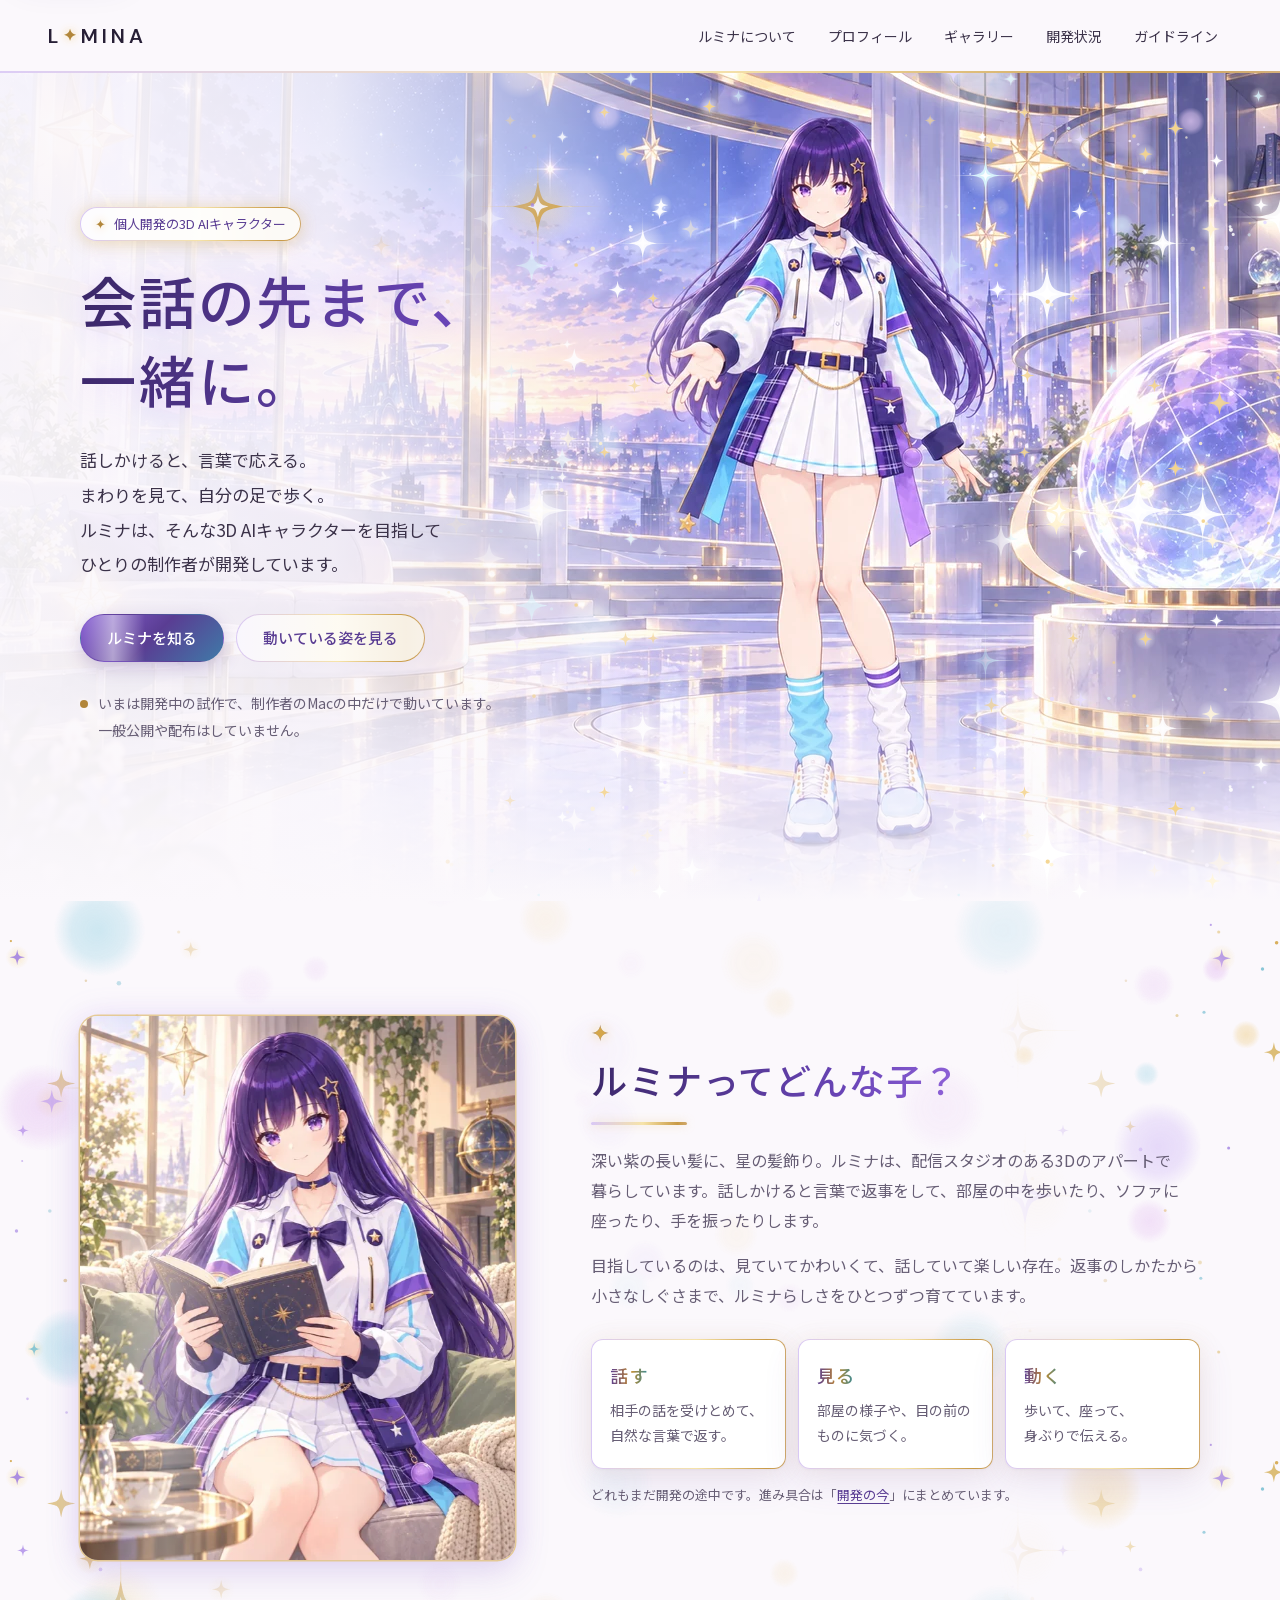
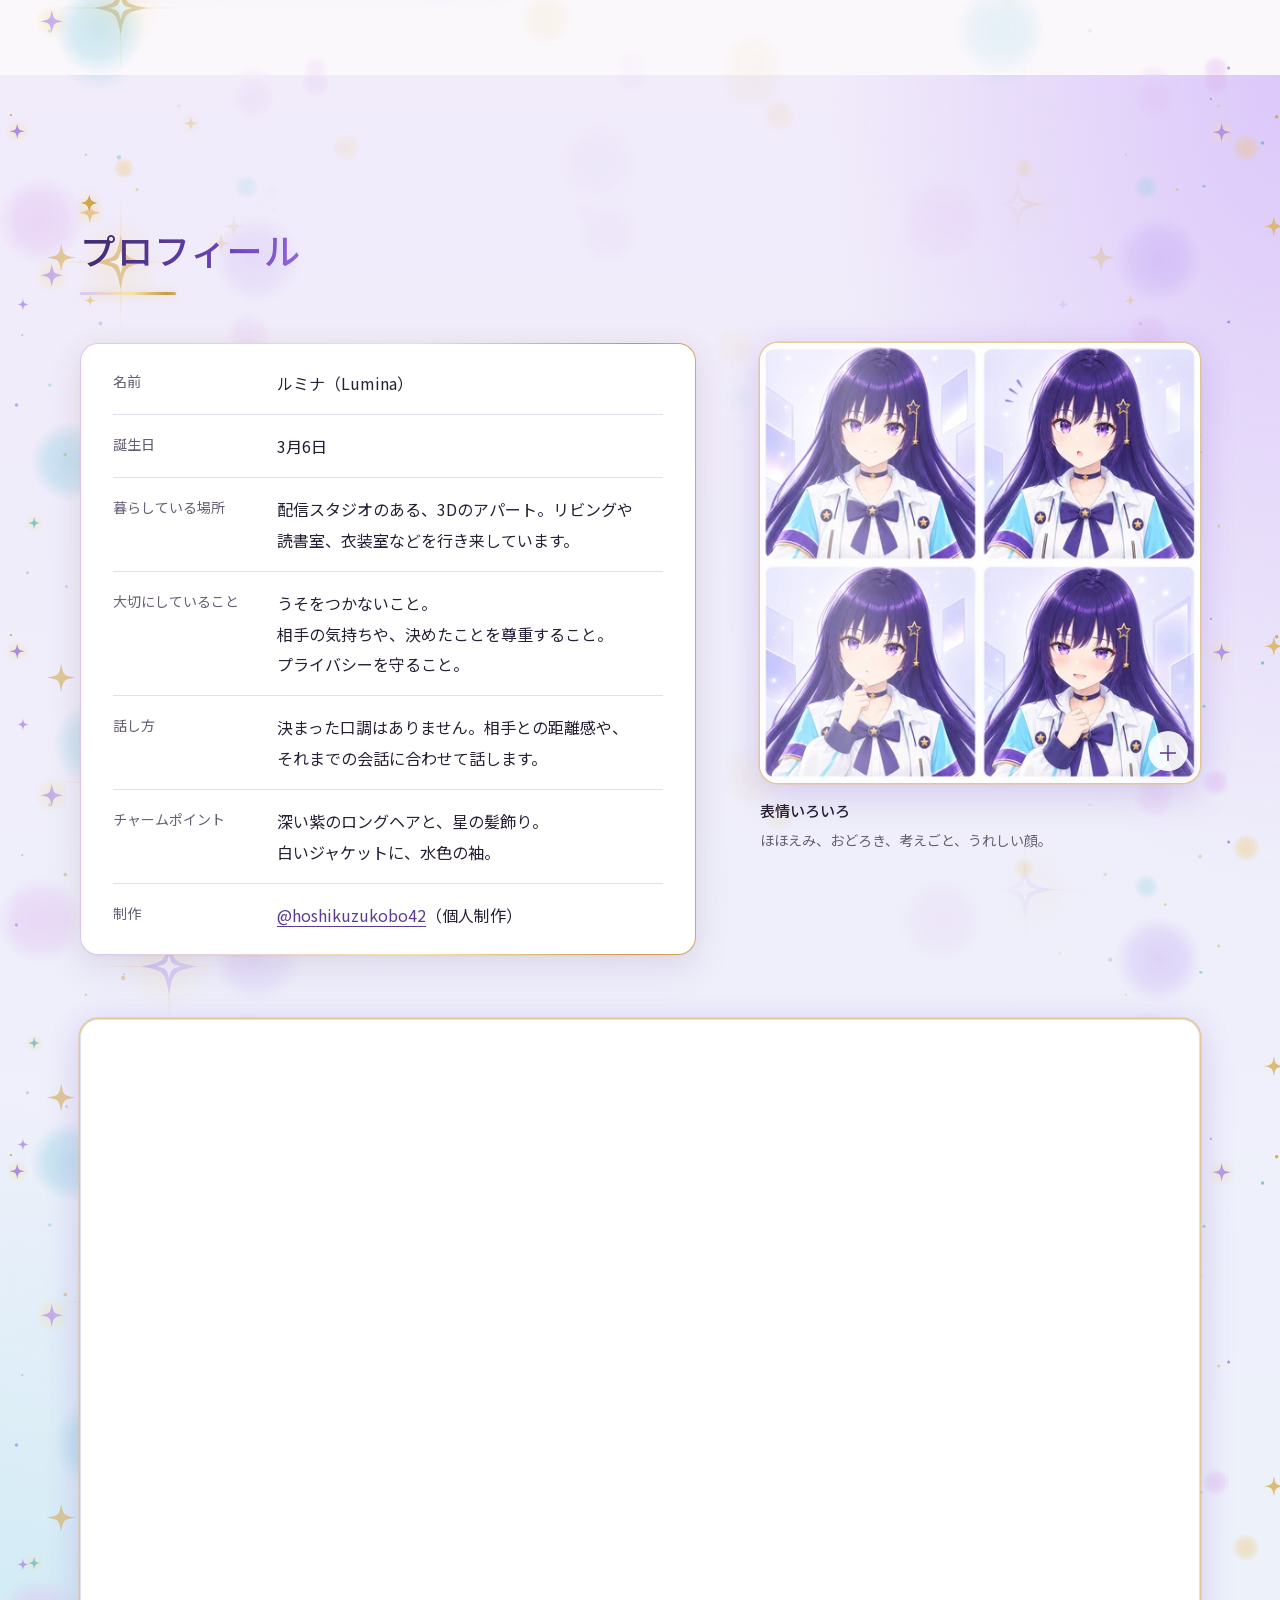
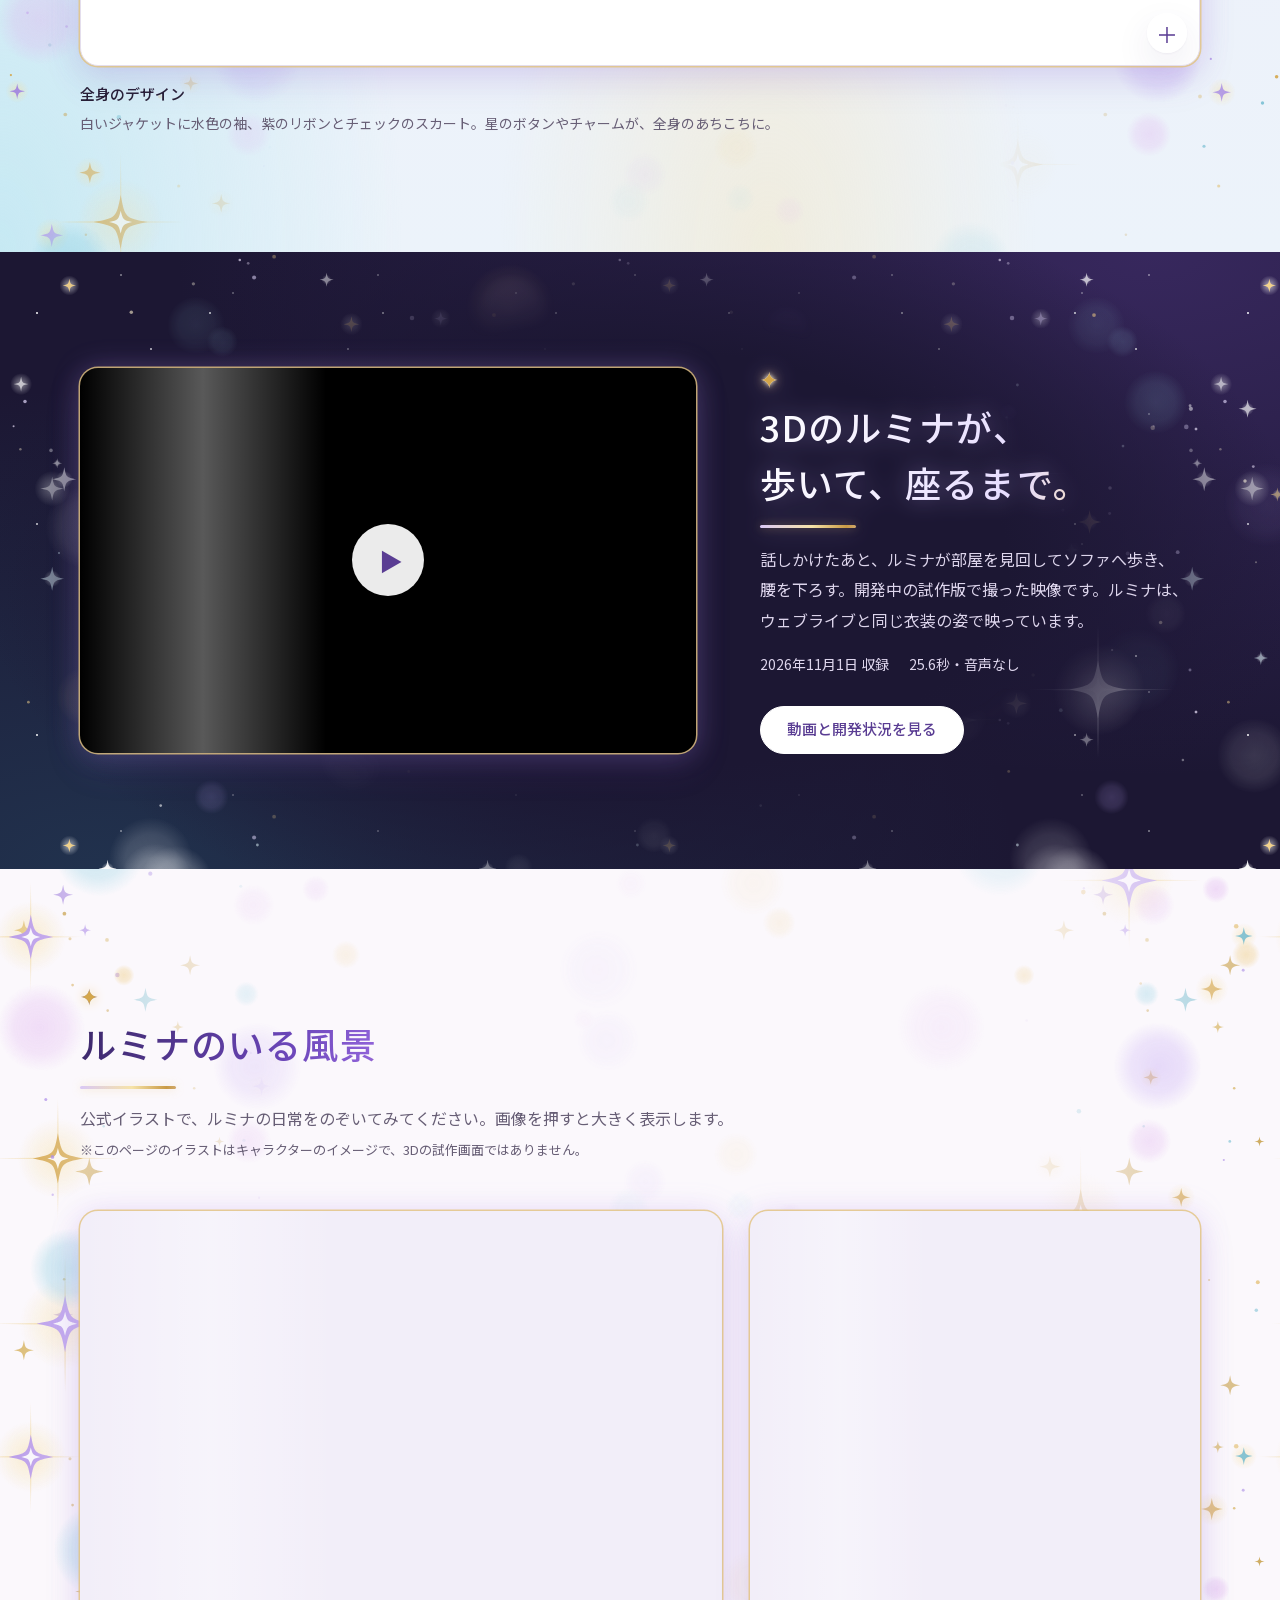
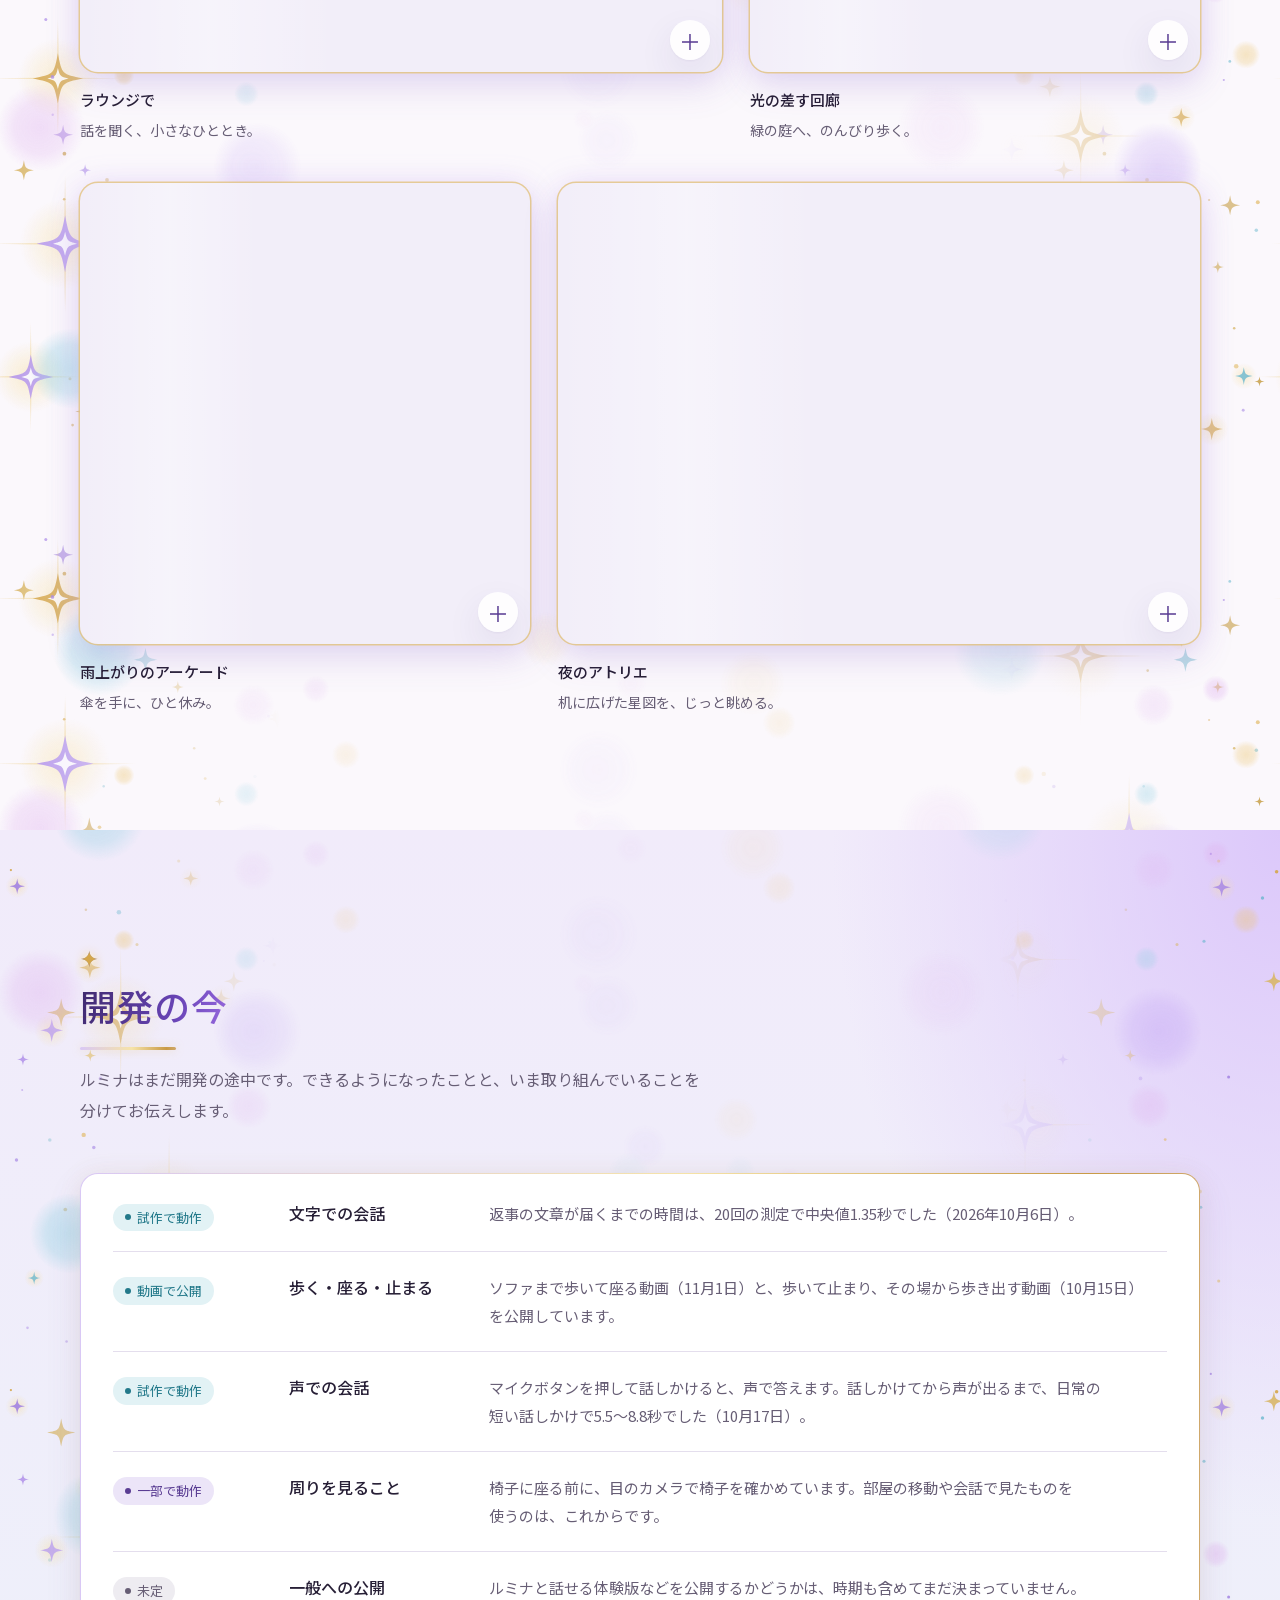
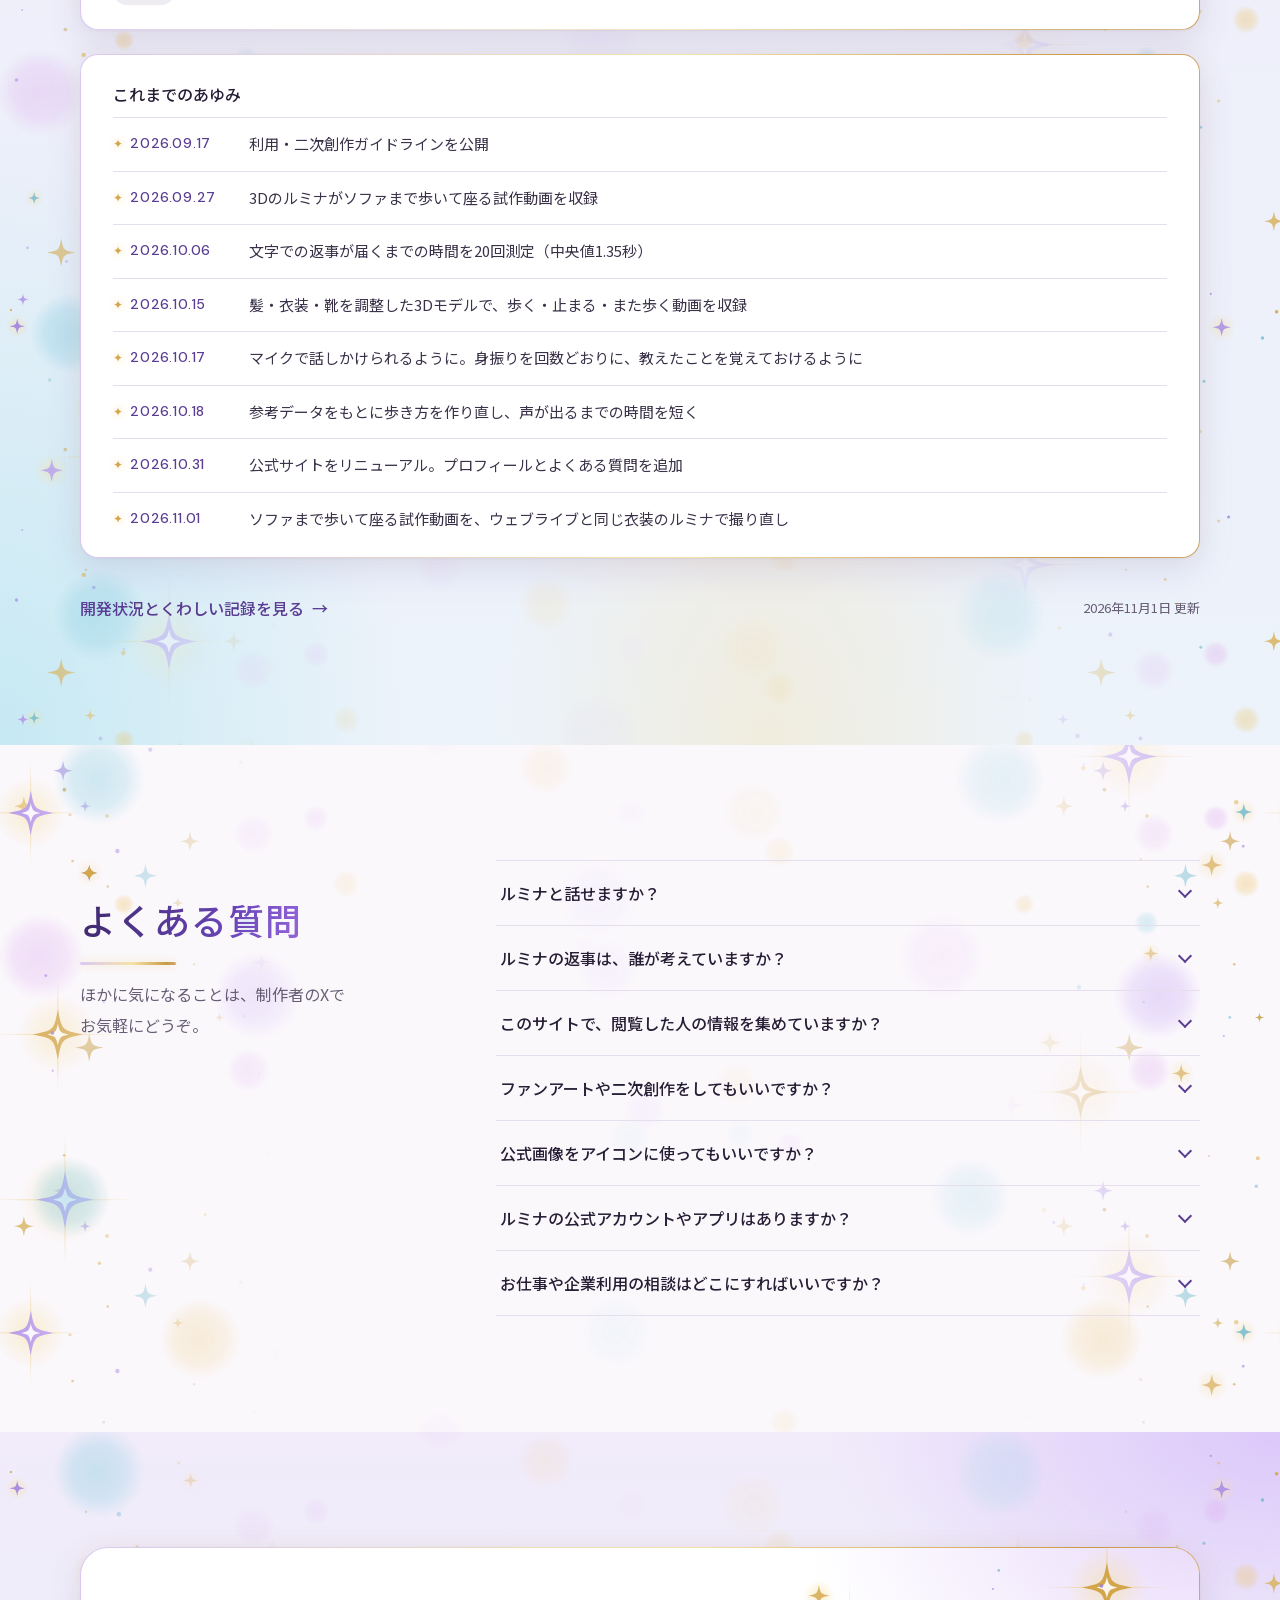
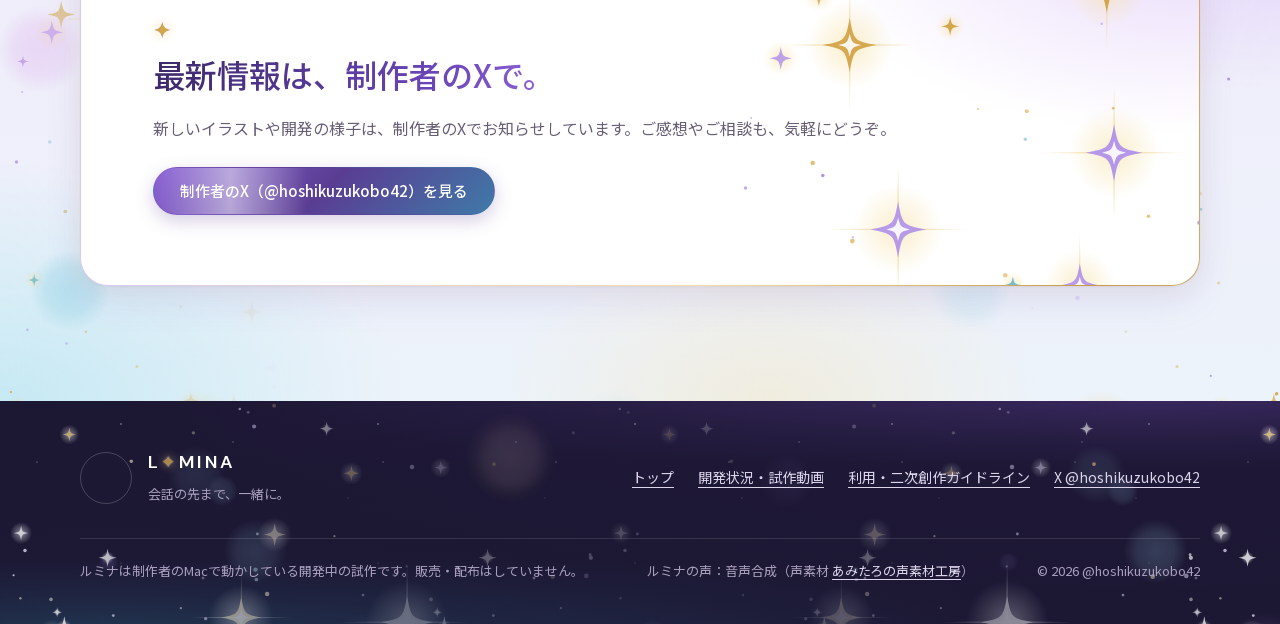
==== commit 64f2b5b2: "Credit the voice source: Lumina's voice now comes from あみたろの声素材工房 Lumina's synthesized voice moved f" ====
--- a/index.html
+++ b/index.html
@@ -149,7 +149,7 @@
         <header class="section-head"><h2 id="faq-title">よくある質問</h2><p>ほかに気になることは、制作者のXでお気軽にどうぞ。</p></header>
         <div class="faq-list">
           <details><summary>ルミナと話せますか？</summary><p>いまは話せません。ルミナは制作者のMacで動かしている試作段階で、一般向けの公開や配布はしていません。公開が決まったときは、このサイトと制作者のXでお知らせします。</p></details>
-          <details><summary>ルミナの返事は、誰が考えていますか？</summary><p>制作者のMacの中で動くAIが、その場で返事を考えています。声で話すときの声も、音声合成で作っています。人が代わりに書いたり話したりしているわけではありません。キャラクターの設定やデザイン、3Dの部屋や動きは、制作者が作っています。</p></details>
+          <details><summary>ルミナの返事は、誰が考えていますか？</summary><p>制作者のMacの中で動くAIが、その場で返事を考えています。声で話すときの声も、音声合成で作っています（声のもとにした素材：<a href="https://amitaro.net/" rel="external noopener">あみたろの声素材工房</a>）。人が代わりに書いたり話したりしているわけではありません。キャラクターの設定やデザイン、3Dの部屋や動きは、制作者が作っています。</p></details>
           <details><summary>このサイトで、閲覧した人の情報を集めていますか？</summary><p>このサイト自体は、アクセス解析のツールやCookieを使っていません。お問い合わせのフォームもありません。なお、サイトを置いているGitHub Pagesの仕組みについては、GitHubのプライバシーに関する説明をご覧ください。</p></details>
           <details><summary>ファンアートや二次創作をしてもいいですか？</summary><p>はい、歓迎しています。条件を守った非商用の利用と、個人・同人サークルによる二次創作は、事前の連絡なしで行えます。同人誌・グッズの販売や、動画・配信の広告収益化もできます。くわしくは<a href="guidelines.html">利用・二次創作ガイドライン</a>をご覧ください。</p></details>
           <details><summary>公式画像をアイコンに使ってもいいですか？</summary><p>個人で使うアイコンなど、非商用の利用はできます。ただし、公式アカウントと間違われる使い方や、公式画像をそのまま販売することはご遠慮ください。</p></details>
@@ -173,7 +173,7 @@
       <div class="footer-id"><img src="images/r3/icon-portrait.webp" width="256" height="256" loading="lazy" decoding="async" alt=""><div><p class="brand">L<span class="brand-star" aria-hidden="true">✦</span>MINA</p><p>会話の先まで、一緒に。</p></div></div>
       <nav class="footer-nav" aria-label="サイト内リンク"><a href="index.html">トップ</a><a href="development.html">開発状況・試作動画</a><a href="guidelines.html">利用・二次創作ガイドライン</a><a href="https://x.com/hoshikuzukobo42" rel="external noopener">X @hoshikuzukobo42</a></nav>
     </div>
-    <div class="footer-bottom"><p>ルミナは制作者のMacで動かしている開発中の試作です。販売・配布はしていません。</p><p>© 2026 @hoshikuzukobo42</p></div>
+    <div class="footer-bottom"><p>ルミナは制作者のMacで動かしている開発中の試作です。販売・配布はしていません。</p><p>ルミナの声：音声合成（声素材 <a href="https://amitaro.net/" rel="external noopener">あみたろの声素材工房</a>）</p><p>© 2026 @hoshikuzukobo42</p></div>
   </footer>
   <dialog class="art-dialog" aria-label="イラストの拡大表示"><button type="button" class="dialog-close" aria-label="拡大表示を閉じる" autofocus>閉じる ×</button><img width="1280" height="853" alt=""><p class="dialog-caption" aria-live="polite"></p><div class="dialog-navigation" hidden><button type="button" data-art-step="-1" aria-label="前のイラスト">←</button><span class="dialog-count" aria-label="表示位置"></span><button type="button" data-art-step="1" aria-label="次のイラスト">→</button></div></dialog>
 </body>
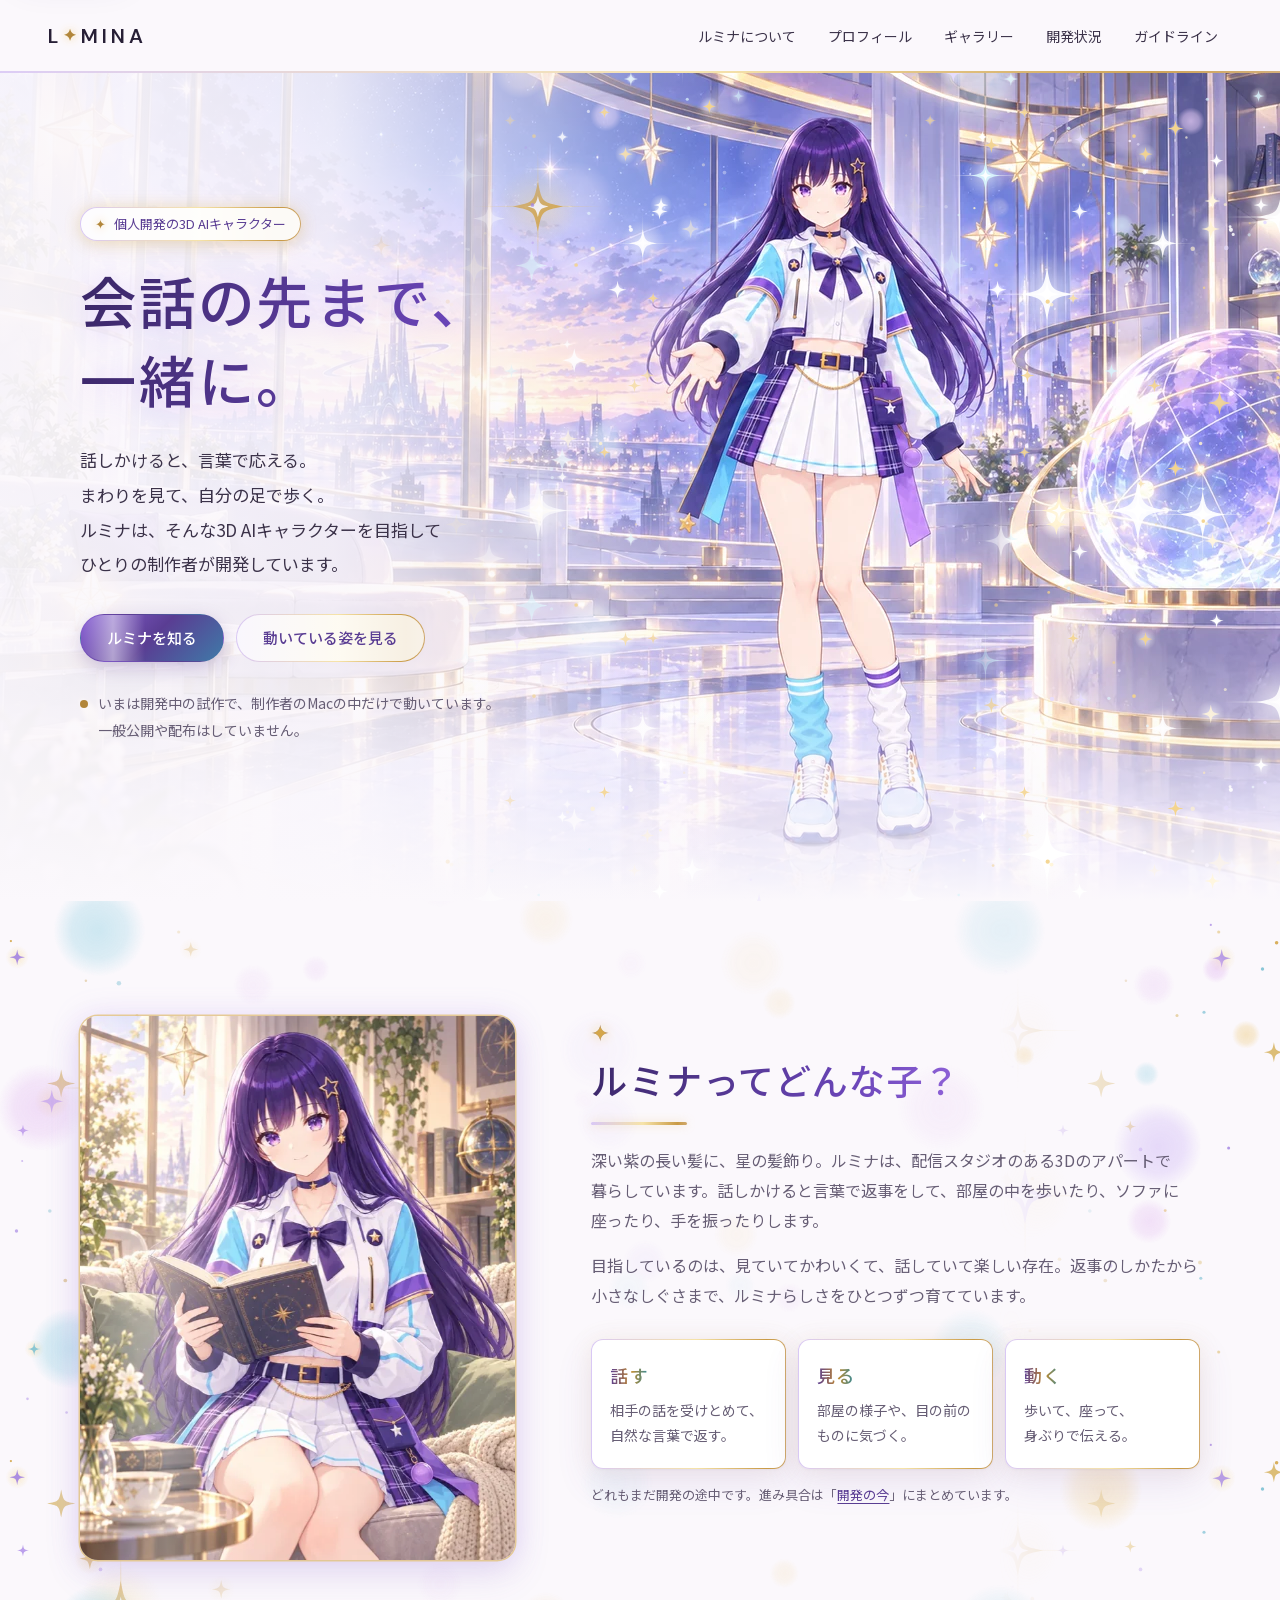
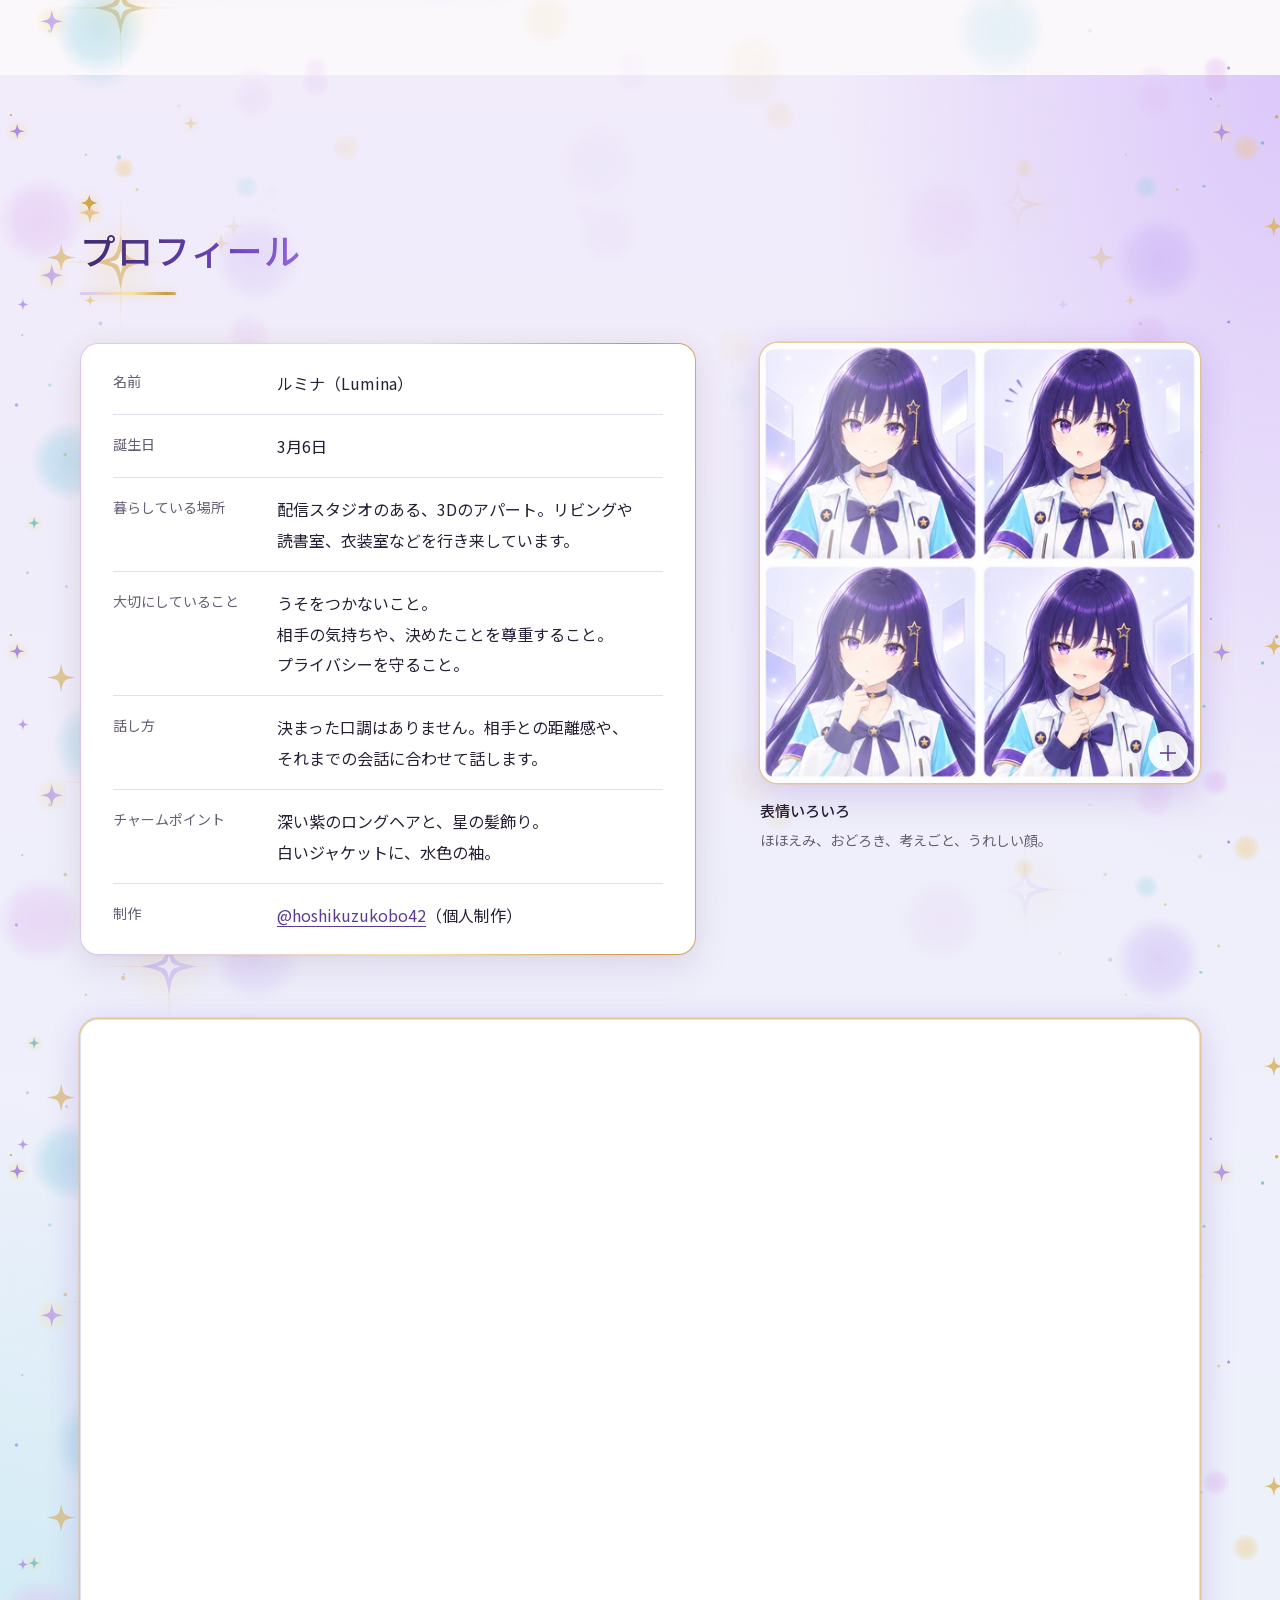
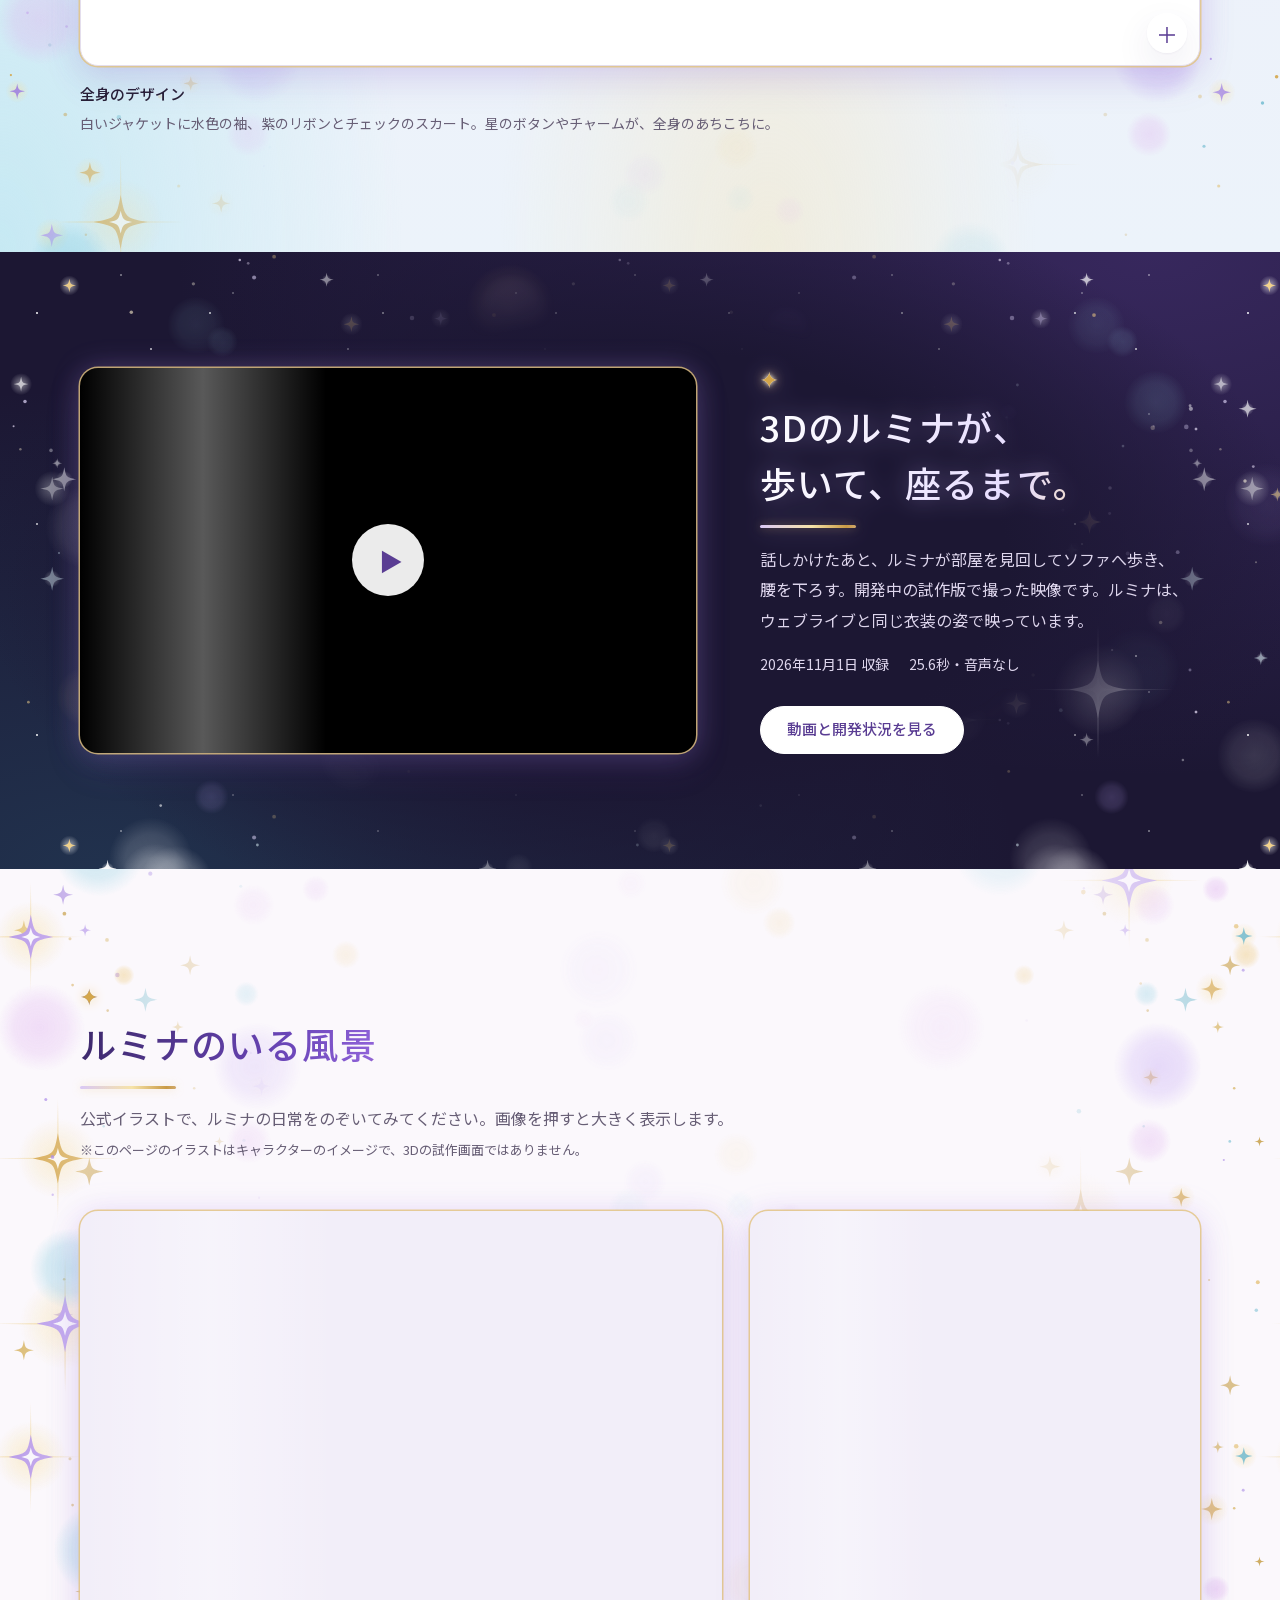
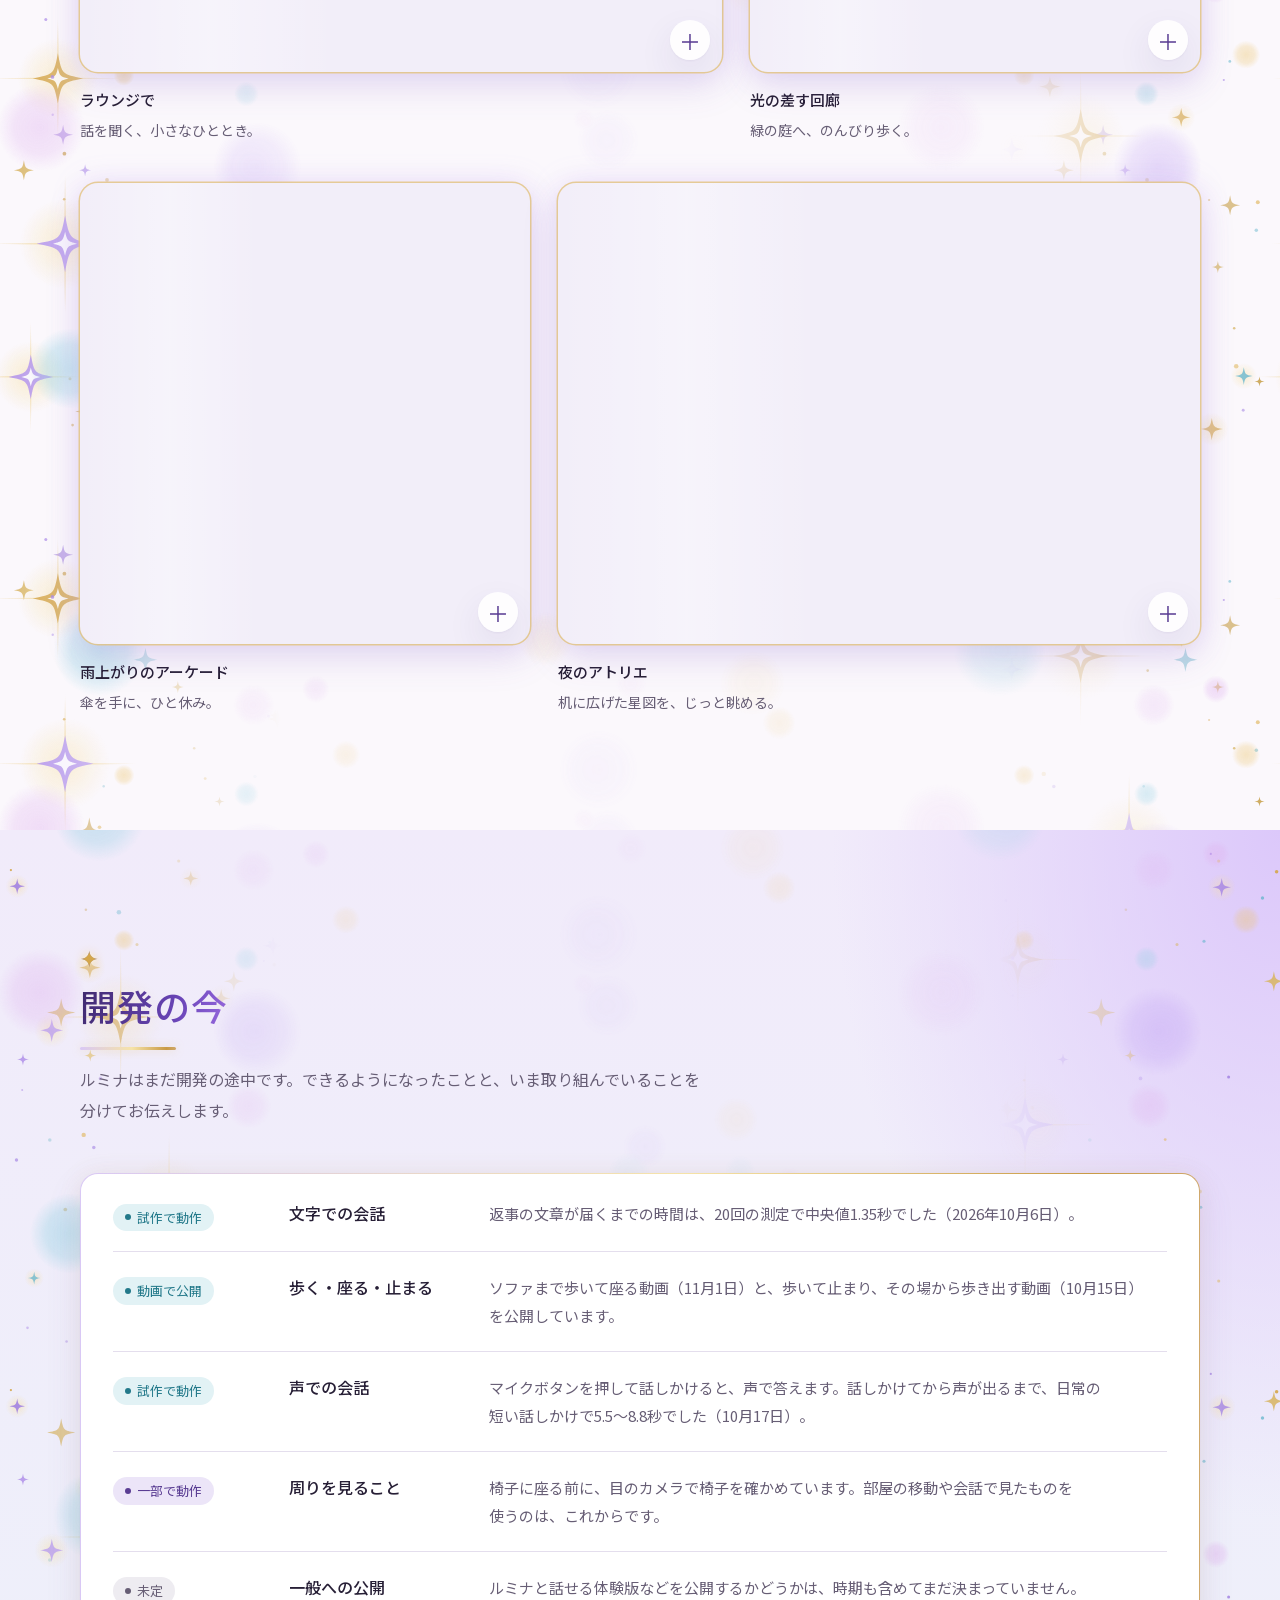
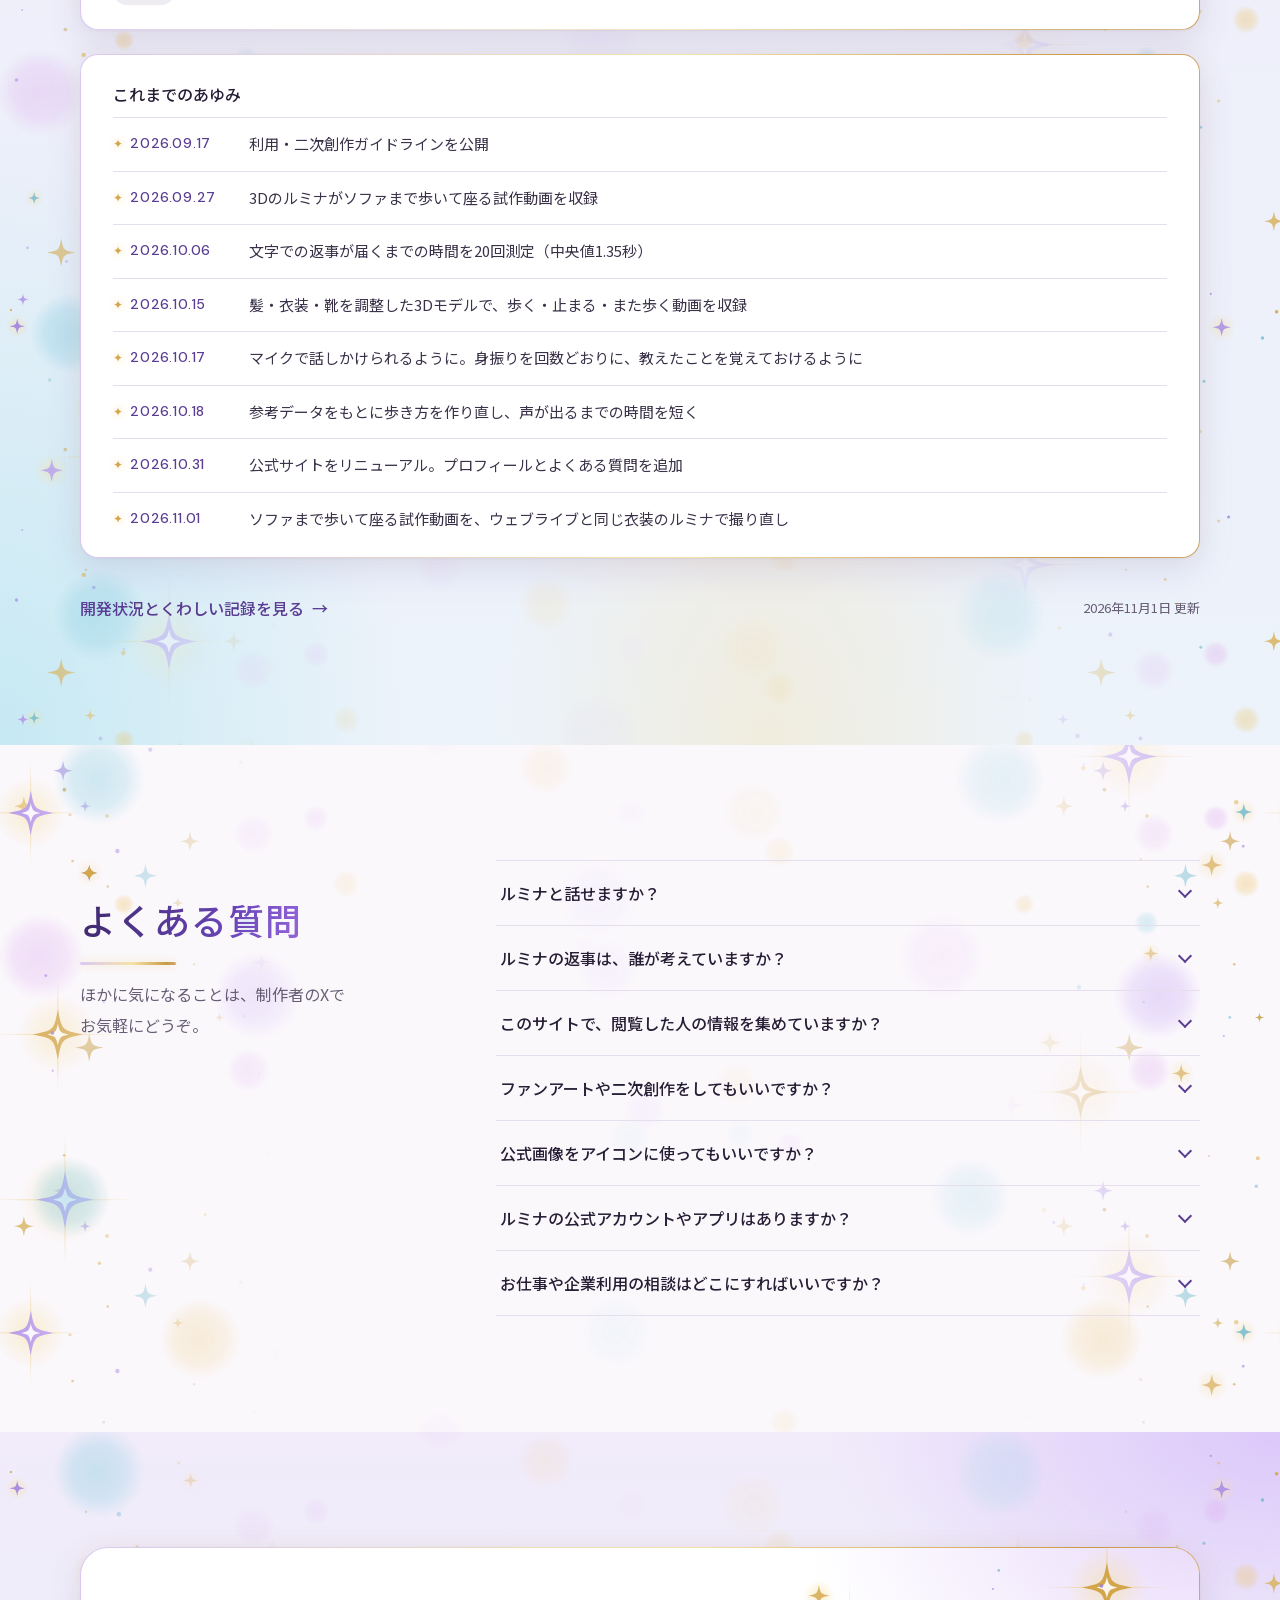
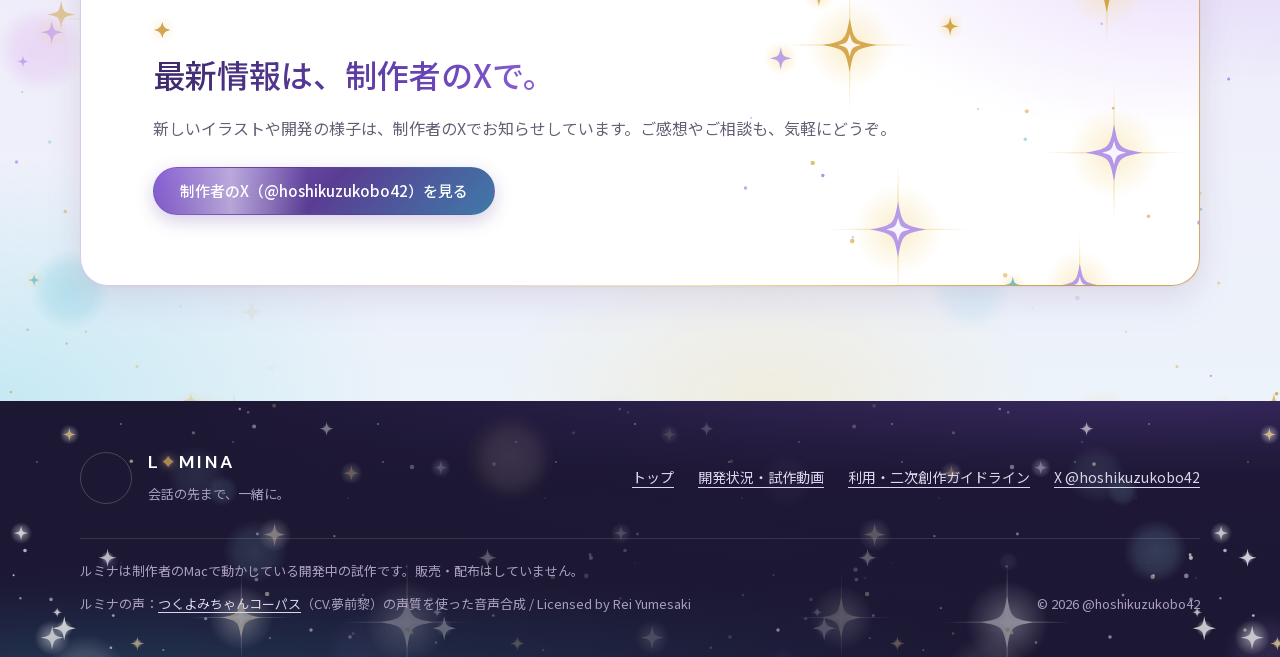
==== commit cf614605: "Credit Tsukuyomi-chan's corpus: Lumina speaks with her voice again The Tsukuyomi-chan corpus terms (" ====
--- a/index.html
+++ b/index.html
@@ -149,7 +149,7 @@
         <header class="section-head"><h2 id="faq-title">よくある質問</h2><p>ほかに気になることは、制作者のXでお気軽にどうぞ。</p></header>
         <div class="faq-list">
           <details><summary>ルミナと話せますか？</summary><p>いまは話せません。ルミナは制作者のMacで動かしている試作段階で、一般向けの公開や配布はしていません。公開が決まったときは、このサイトと制作者のXでお知らせします。</p></details>
-          <details><summary>ルミナの返事は、誰が考えていますか？</summary><p>制作者のMacの中で動くAIが、その場で返事を考えています。声で話すときの声も、音声合成で作っています（声のもとにした素材：<a href="https://amitaro.net/" rel="external noopener">あみたろの声素材工房</a>）。人が代わりに書いたり話したりしているわけではありません。キャラクターの設定やデザイン、3Dの部屋や動きは、制作者が作っています。</p></details>
+          <details><summary>ルミナの返事は、誰が考えていますか？</summary><p>制作者のMacの中で動くAIが、その場で返事を考えています。声で話すときの声も、音声合成で作っています（声のもと：<a href="https://tyc.rei-yumesaki.net/material/corpus/" rel="external noopener">つくよみちゃんコーパス</a>／CV.夢前黎）。人が代わりに書いたり話したりしているわけではありません。キャラクターの設定やデザイン、3Dの部屋や動きは、制作者が作っています。</p></details>
           <details><summary>このサイトで、閲覧した人の情報を集めていますか？</summary><p>このサイト自体は、アクセス解析のツールやCookieを使っていません。お問い合わせのフォームもありません。なお、サイトを置いているGitHub Pagesの仕組みについては、GitHubのプライバシーに関する説明をご覧ください。</p></details>
           <details><summary>ファンアートや二次創作をしてもいいですか？</summary><p>はい、歓迎しています。条件を守った非商用の利用と、個人・同人サークルによる二次創作は、事前の連絡なしで行えます。同人誌・グッズの販売や、動画・配信の広告収益化もできます。くわしくは<a href="guidelines.html">利用・二次創作ガイドライン</a>をご覧ください。</p></details>
           <details><summary>公式画像をアイコンに使ってもいいですか？</summary><p>個人で使うアイコンなど、非商用の利用はできます。ただし、公式アカウントと間違われる使い方や、公式画像をそのまま販売することはご遠慮ください。</p></details>
@@ -173,7 +173,7 @@
       <div class="footer-id"><img src="images/r3/icon-portrait.webp" width="256" height="256" loading="lazy" decoding="async" alt=""><div><p class="brand">L<span class="brand-star" aria-hidden="true">✦</span>MINA</p><p>会話の先まで、一緒に。</p></div></div>
       <nav class="footer-nav" aria-label="サイト内リンク"><a href="index.html">トップ</a><a href="development.html">開発状況・試作動画</a><a href="guidelines.html">利用・二次創作ガイドライン</a><a href="https://x.com/hoshikuzukobo42" rel="external noopener">X @hoshikuzukobo42</a></nav>
     </div>
-    <div class="footer-bottom"><p>ルミナは制作者のMacで動かしている開発中の試作です。販売・配布はしていません。</p><p>ルミナの声：音声合成（声素材 <a href="https://amitaro.net/" rel="external noopener">あみたろの声素材工房</a>）</p><p>© 2026 @hoshikuzukobo42</p></div>
+    <div class="footer-bottom"><p>ルミナは制作者のMacで動かしている開発中の試作です。販売・配布はしていません。</p><p>ルミナの声：<a href="https://tyc.rei-yumesaki.net/material/corpus/" rel="external noopener">つくよみちゃんコーパス</a>（CV.夢前黎）の声質を使った音声合成 / Licensed by Rei Yumesaki</p><p>© 2026 @hoshikuzukobo42</p></div>
   </footer>
   <dialog class="art-dialog" aria-label="イラストの拡大表示"><button type="button" class="dialog-close" aria-label="拡大表示を閉じる" autofocus>閉じる ×</button><img width="1280" height="853" alt=""><p class="dialog-caption" aria-live="polite"></p><div class="dialog-navigation" hidden><button type="button" data-art-step="-1" aria-label="前のイラスト">←</button><span class="dialog-count" aria-label="表示位置"></span><button type="button" data-art-step="1" aria-label="次のイラスト">→</button></div></dialog>
 </body>
--- a/css/fonts.css
+++ b/css/fonts.css
@@ -40,6 +40,14 @@
   font-style: normal;
   font-weight: 300;
   font-display: swap;
+  src: url(../fonts/noto-sans-jp-61.woff2) format('woff2');
+  unicode-range: U+a8, U+2032, U+2261, U+2282, U+3090, U+30f1, U+339c, U+535c, U+53d9, U+56a2, U+56c1, U+5806, U+589f, U+59d0, U+5a7f, U+60e0, U+639f, U+65af, U+68fa, U+69ae, U+6d1b, U+6ef2, U+71fb, U+725d, U+7262, U+75bc, U+7768, U+7940, U+79bf, U+7bed, U+7d68, U+7dfb, U+814b, U+8207, U+83e9, U+8494, U+8526, U+8568, U+85ea, U+86d9, U+87ba, U+8861, U+887f, U+8fe6, U+9059, U+9061, U+916a, U+976d, U+97ad, U+9ece;
+}
+@font-face {
+  font-family: 'Noto Sans JP';
+  font-style: normal;
+  font-weight: 300;
+  font-display: swap;
   src: url(../fonts/noto-sans-jp-68.woff2) format('woff2');
   unicode-range: U+251c, U+2523, U+4e14, U+545f, U+54bd, U+553e, U+55dc, U+56da, U+589c, U+5b55, U+5bb5, U+5ce1, U+5df4, U+5eb6, U+5ec9, U+6191, U+62f7, U+6357, U+64a5, U+6591, U+65bc, U+6897, U+6e1a, U+7063, U+711a, U+721b, U+722c, U+75b9, U+75d5, U+75fa, U+7766, U+7aae, U+7b48, U+7b8b, U+7d21, U+7e55, U+7f75, U+842c, U+8910, U+8a63, U+8b39, U+8b5a, U+8cdc, U+8d74, U+907d, U+91e7, U+9306, U+96bc, U+98f4, U+9ac4;
 }
@@ -360,6 +368,14 @@
   font-style: normal;
   font-weight: 400;
   font-display: swap;
+  src: url(../fonts/noto-sans-jp-61.woff2) format('woff2');
+  unicode-range: U+a8, U+2032, U+2261, U+2282, U+3090, U+30f1, U+339c, U+535c, U+53d9, U+56a2, U+56c1, U+5806, U+589f, U+59d0, U+5a7f, U+60e0, U+639f, U+65af, U+68fa, U+69ae, U+6d1b, U+6ef2, U+71fb, U+725d, U+7262, U+75bc, U+7768, U+7940, U+79bf, U+7bed, U+7d68, U+7dfb, U+814b, U+8207, U+83e9, U+8494, U+8526, U+8568, U+85ea, U+86d9, U+87ba, U+8861, U+887f, U+8fe6, U+9059, U+9061, U+916a, U+976d, U+97ad, U+9ece;
+}
+@font-face {
+  font-family: 'Noto Sans JP';
+  font-style: normal;
+  font-weight: 400;
+  font-display: swap;
   src: url(../fonts/noto-sans-jp-68.woff2) format('woff2');
   unicode-range: U+251c, U+2523, U+4e14, U+545f, U+54bd, U+553e, U+55dc, U+56da, U+589c, U+5b55, U+5bb5, U+5ce1, U+5df4, U+5eb6, U+5ec9, U+6191, U+62f7, U+6357, U+64a5, U+6591, U+65bc, U+6897, U+6e1a, U+7063, U+711a, U+721b, U+722c, U+75b9, U+75d5, U+75fa, U+7766, U+7aae, U+7b48, U+7b8b, U+7d21, U+7e55, U+7f75, U+842c, U+8910, U+8a63, U+8b39, U+8b5a, U+8cdc, U+8d74, U+907d, U+91e7, U+9306, U+96bc, U+98f4, U+9ac4;
 }
@@ -680,6 +696,14 @@
   font-style: normal;
   font-weight: 500;
   font-display: swap;
+  src: url(../fonts/noto-sans-jp-61.woff2) format('woff2');
+  unicode-range: U+a8, U+2032, U+2261, U+2282, U+3090, U+30f1, U+339c, U+535c, U+53d9, U+56a2, U+56c1, U+5806, U+589f, U+59d0, U+5a7f, U+60e0, U+639f, U+65af, U+68fa, U+69ae, U+6d1b, U+6ef2, U+71fb, U+725d, U+7262, U+75bc, U+7768, U+7940, U+79bf, U+7bed, U+7d68, U+7dfb, U+814b, U+8207, U+83e9, U+8494, U+8526, U+8568, U+85ea, U+86d9, U+87ba, U+8861, U+887f, U+8fe6, U+9059, U+9061, U+916a, U+976d, U+97ad, U+9ece;
+}
+@font-face {
+  font-family: 'Noto Sans JP';
+  font-style: normal;
+  font-weight: 500;
+  font-display: swap;
   src: url(../fonts/noto-sans-jp-68.woff2) format('woff2');
   unicode-range: U+251c, U+2523, U+4e14, U+545f, U+54bd, U+553e, U+55dc, U+56da, U+589c, U+5b55, U+5bb5, U+5ce1, U+5df4, U+5eb6, U+5ec9, U+6191, U+62f7, U+6357, U+64a5, U+6591, U+65bc, U+6897, U+6e1a, U+7063, U+711a, U+721b, U+722c, U+75b9, U+75d5, U+75fa, U+7766, U+7aae, U+7b48, U+7b8b, U+7d21, U+7e55, U+7f75, U+842c, U+8910, U+8a63, U+8b39, U+8b5a, U+8cdc, U+8d74, U+907d, U+91e7, U+9306, U+96bc, U+98f4, U+9ac4;
 }
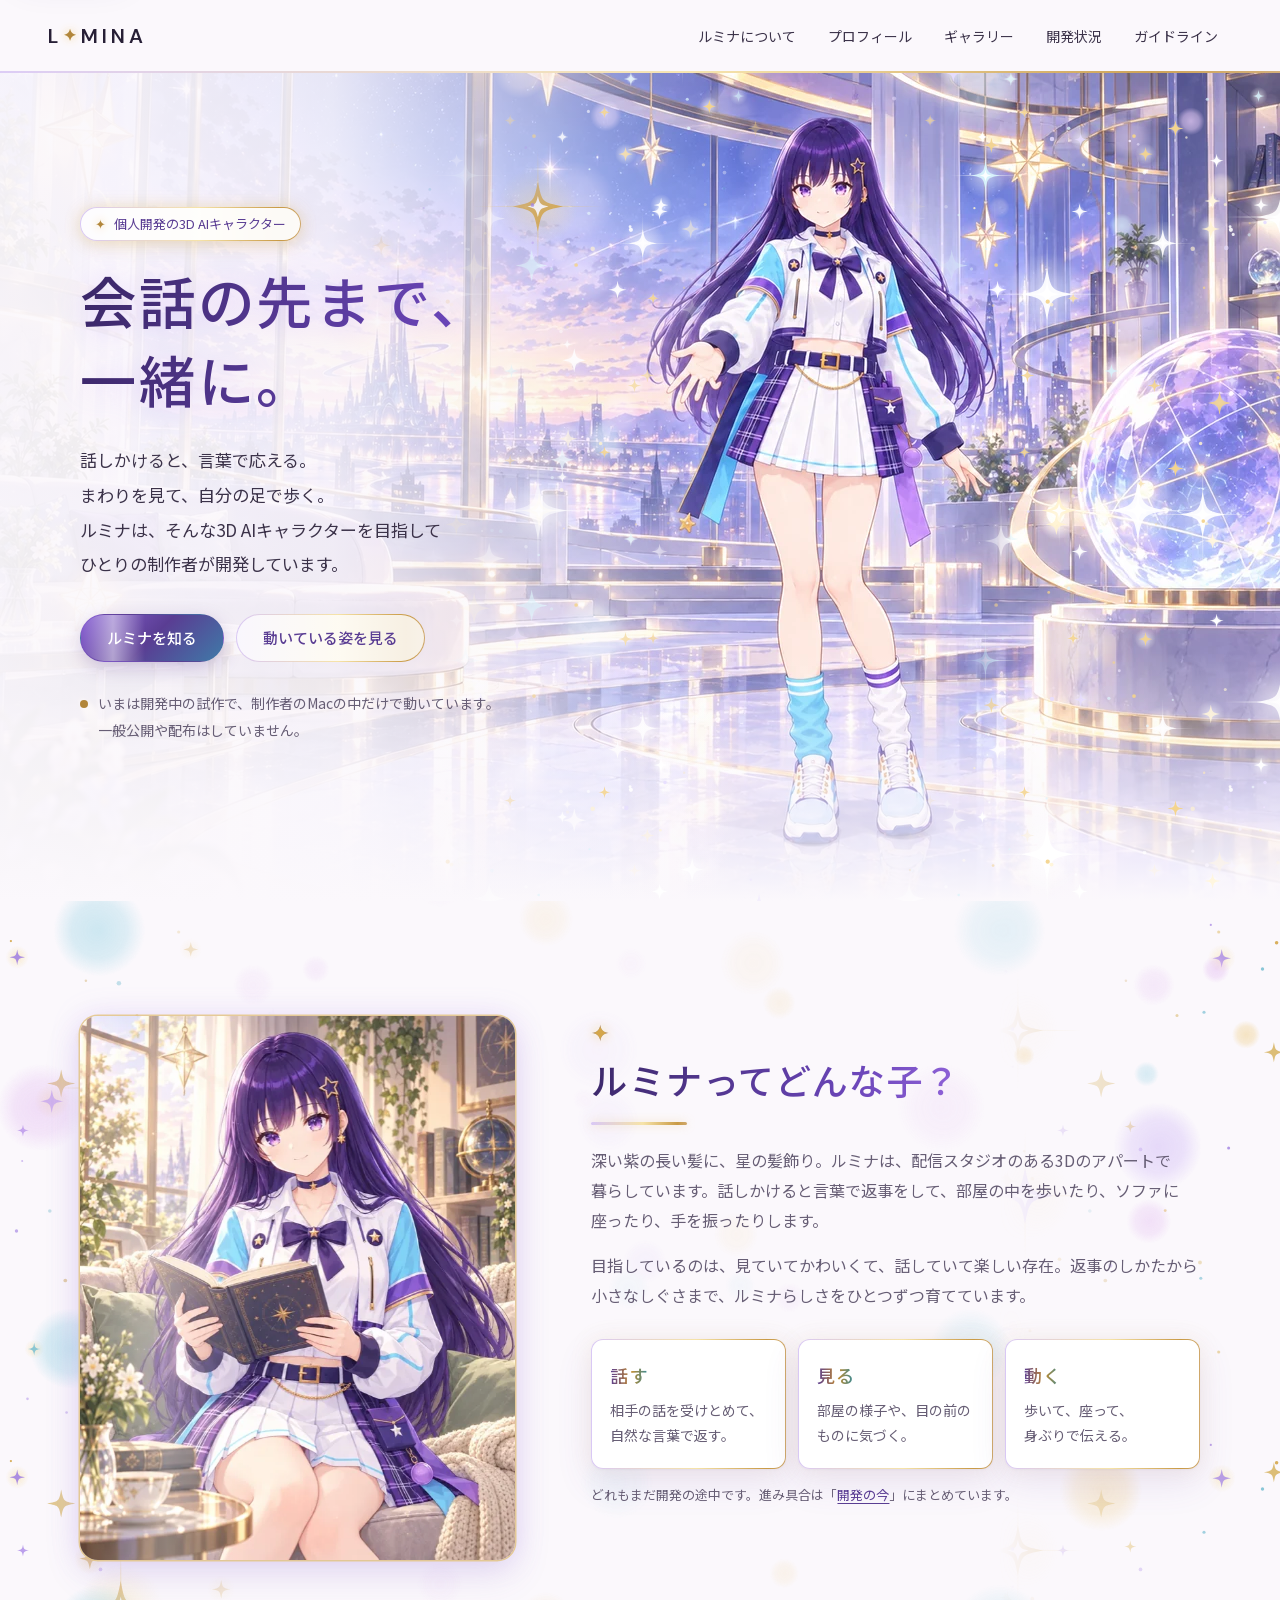
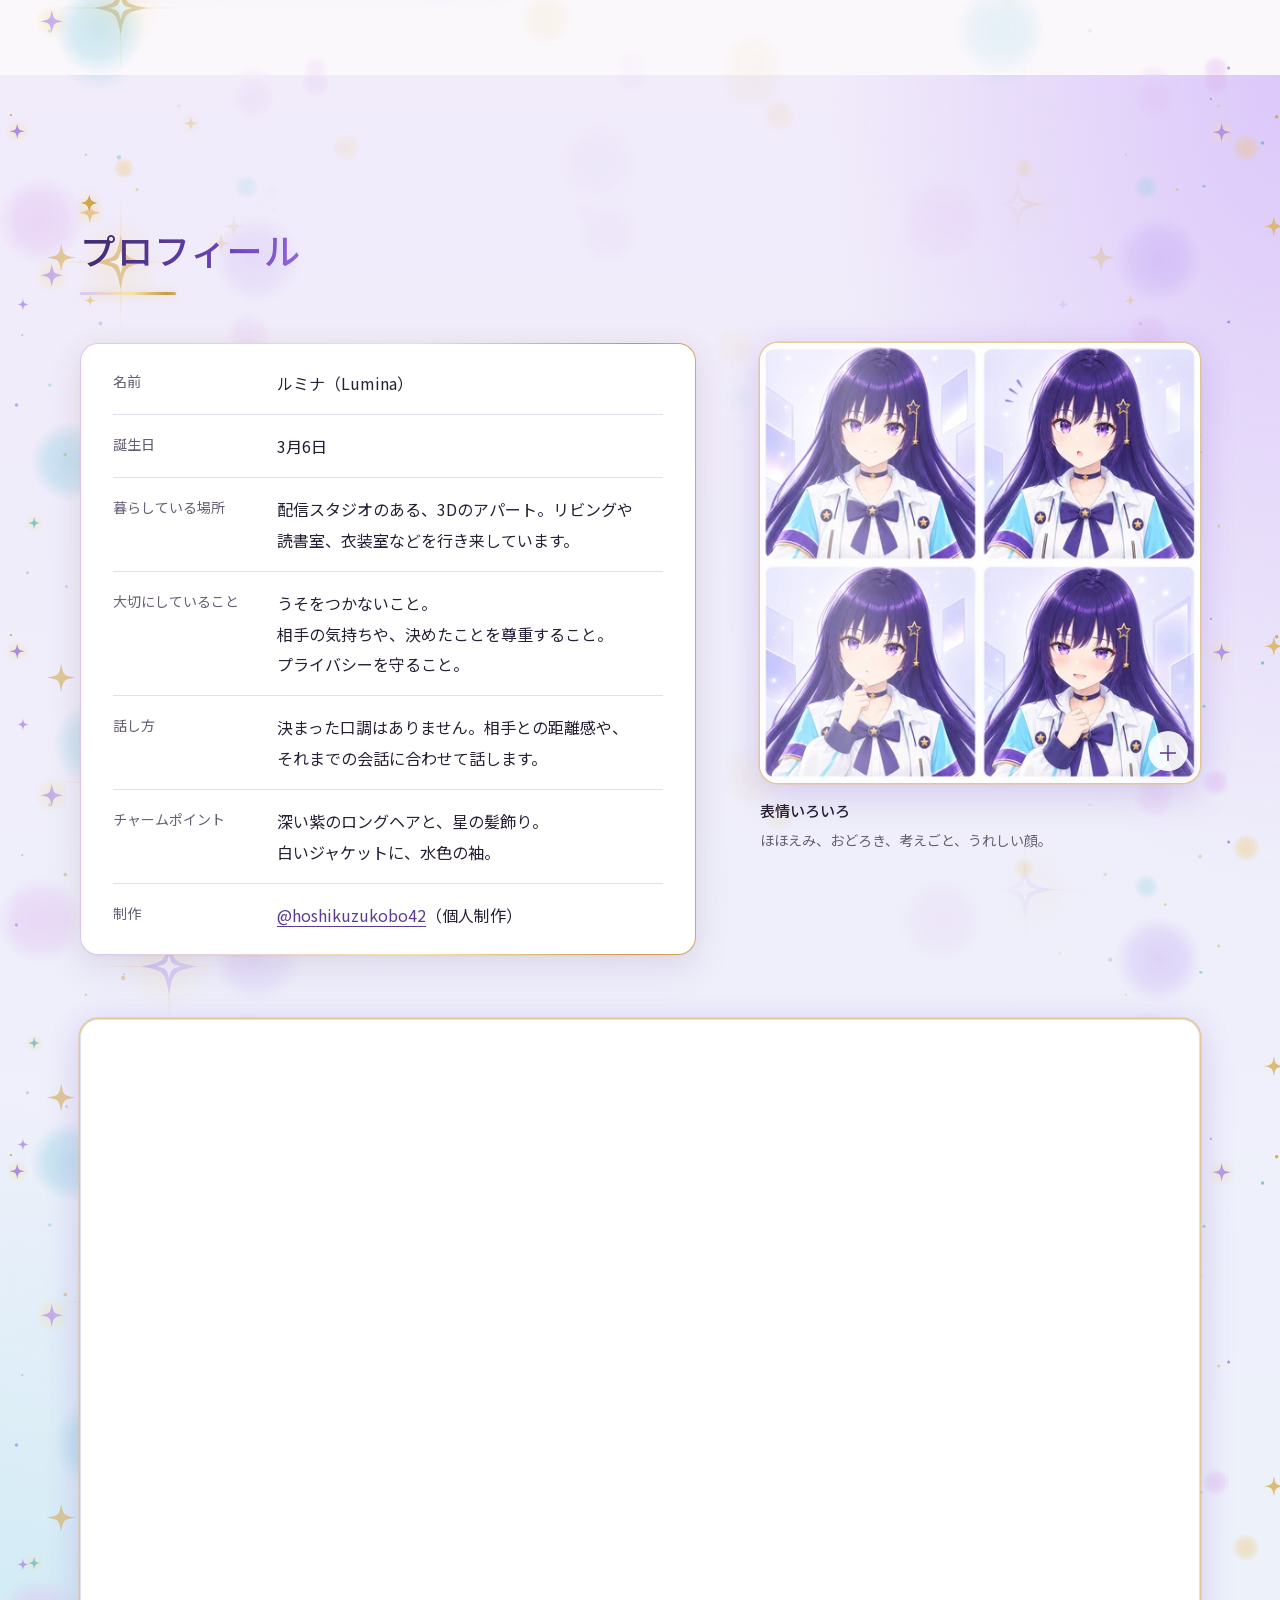
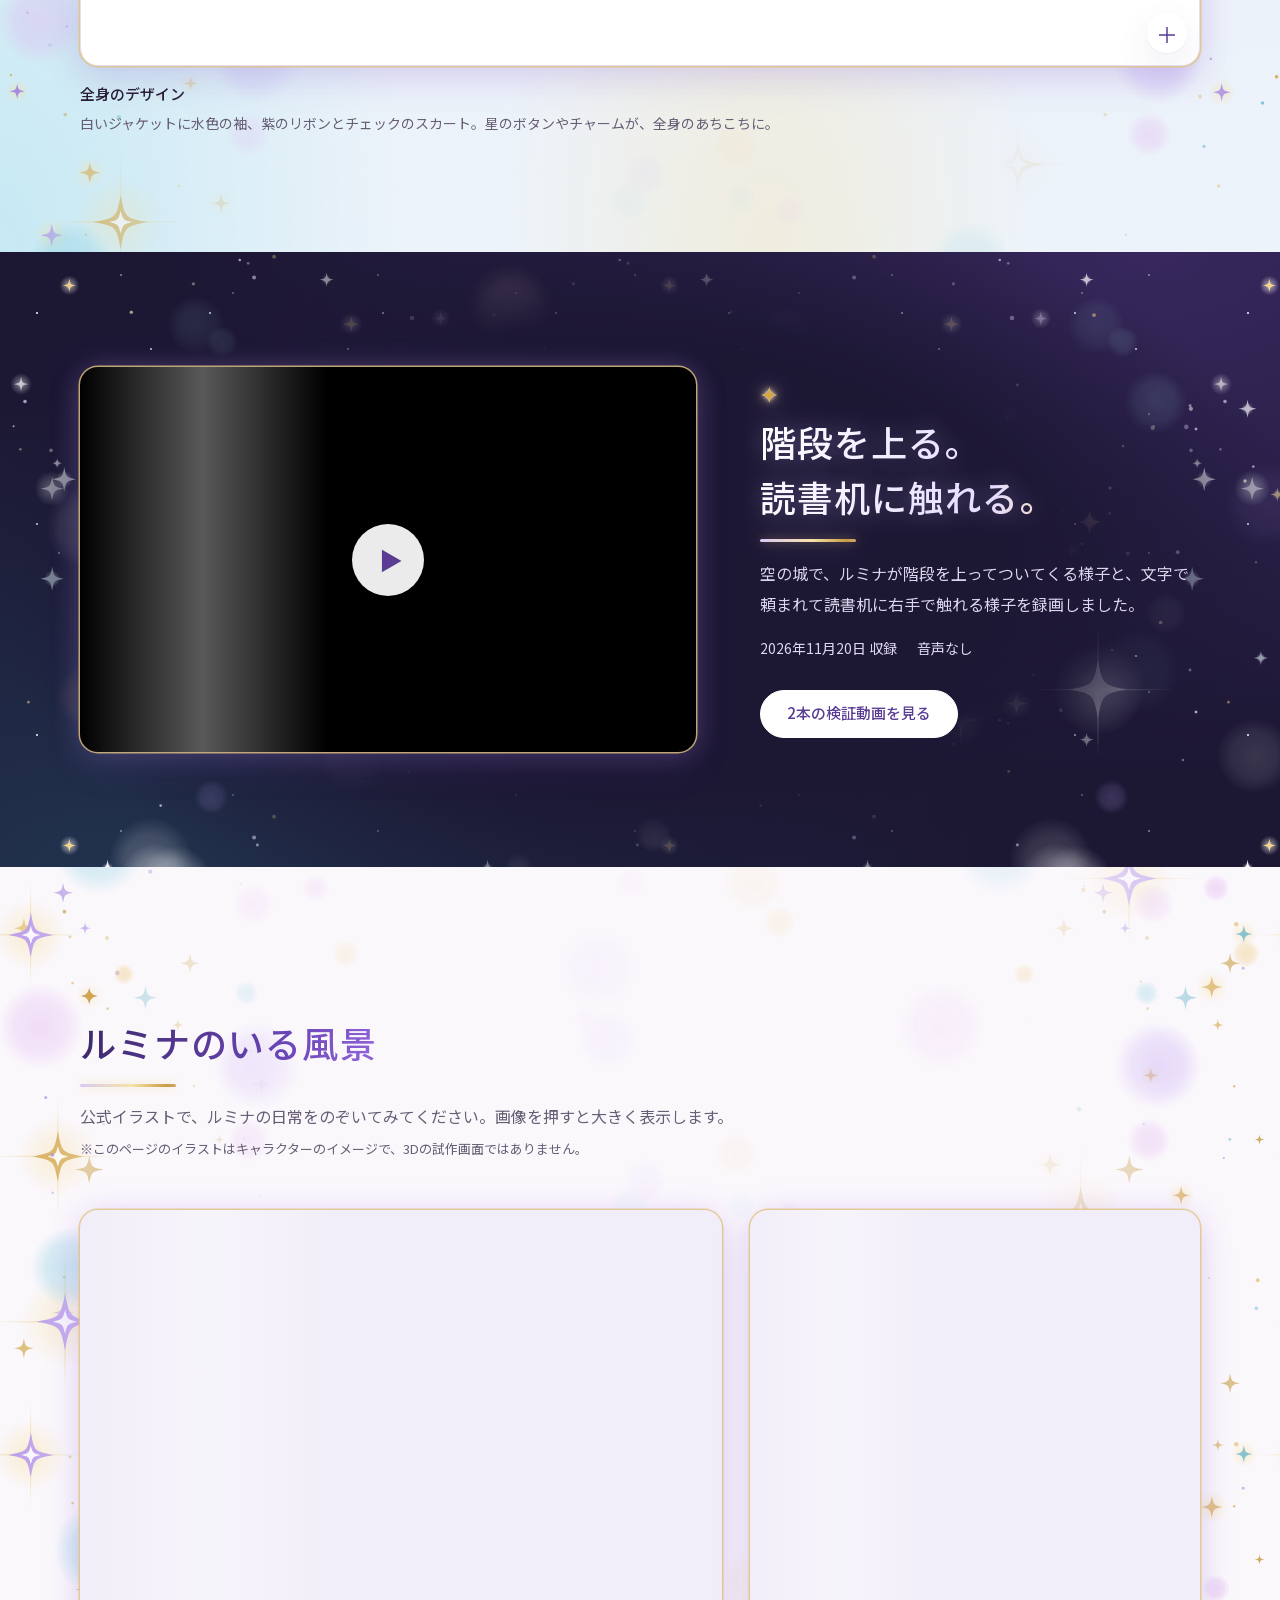
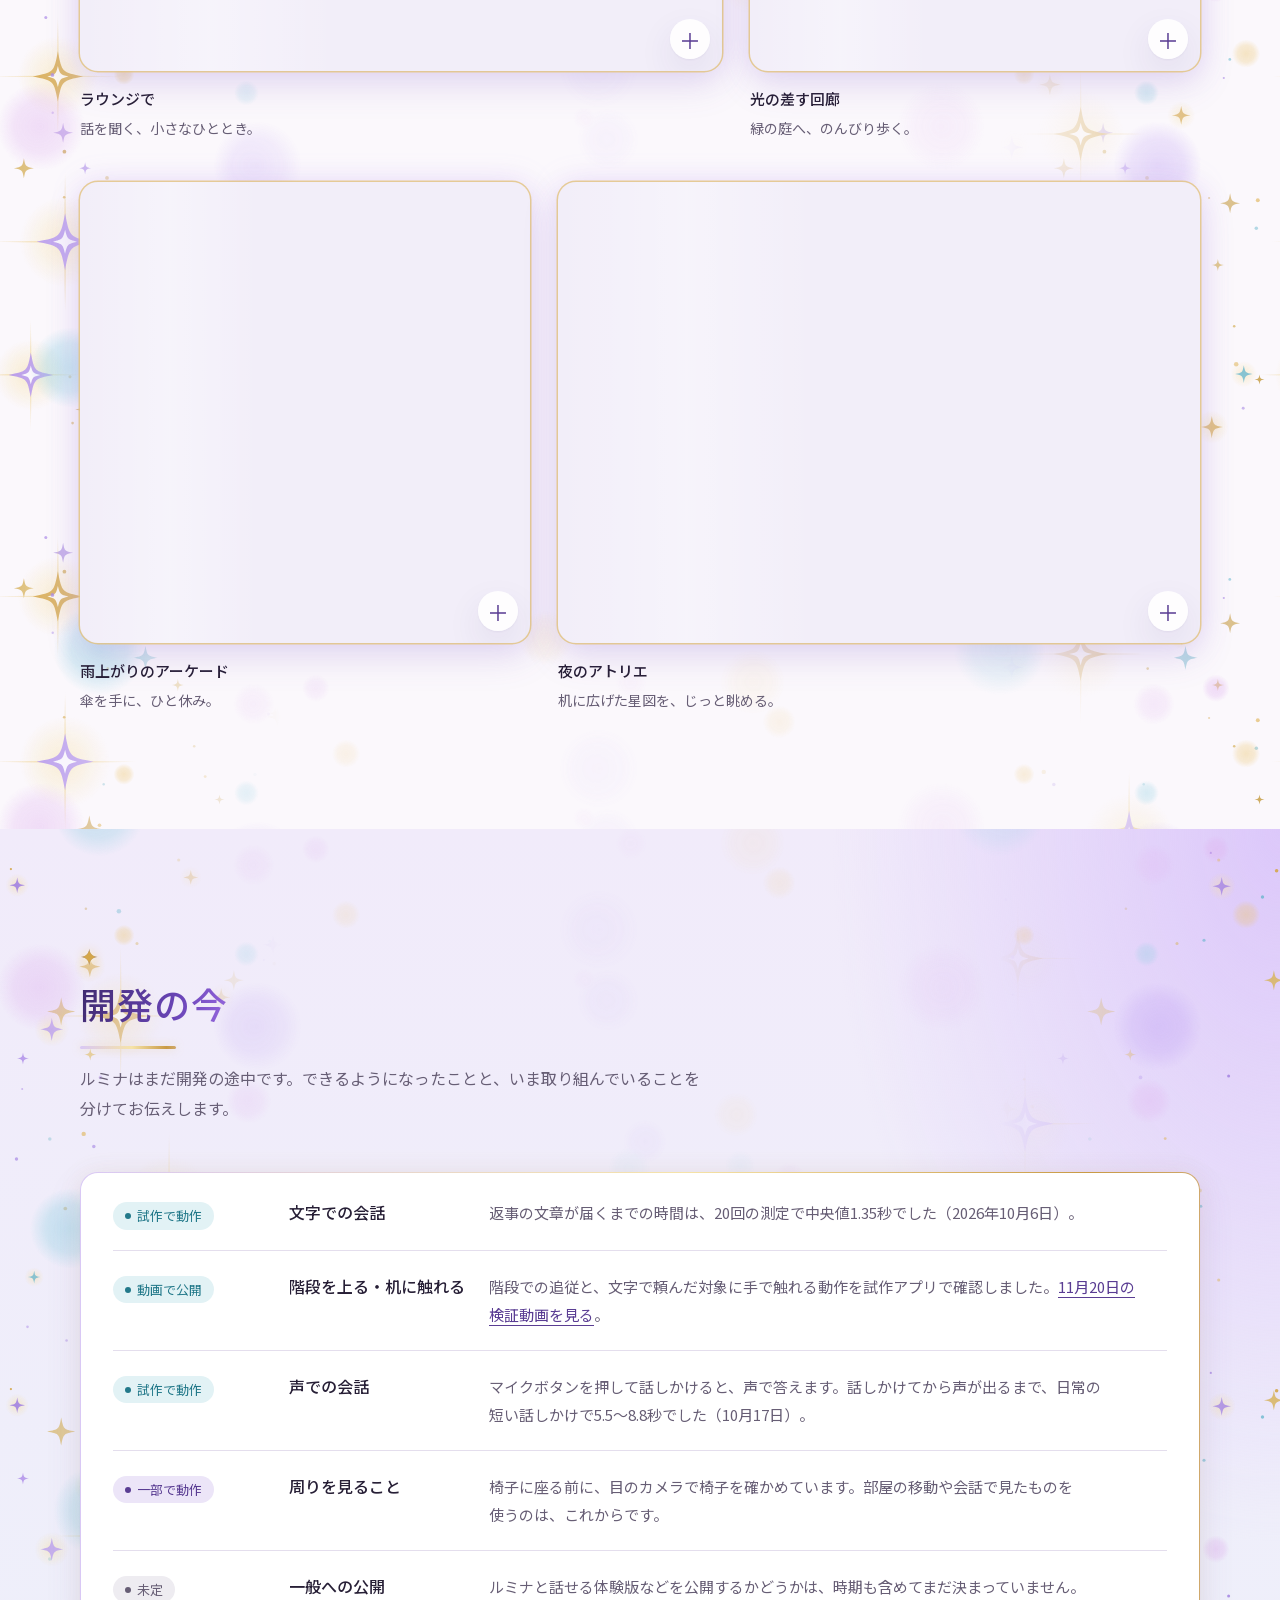
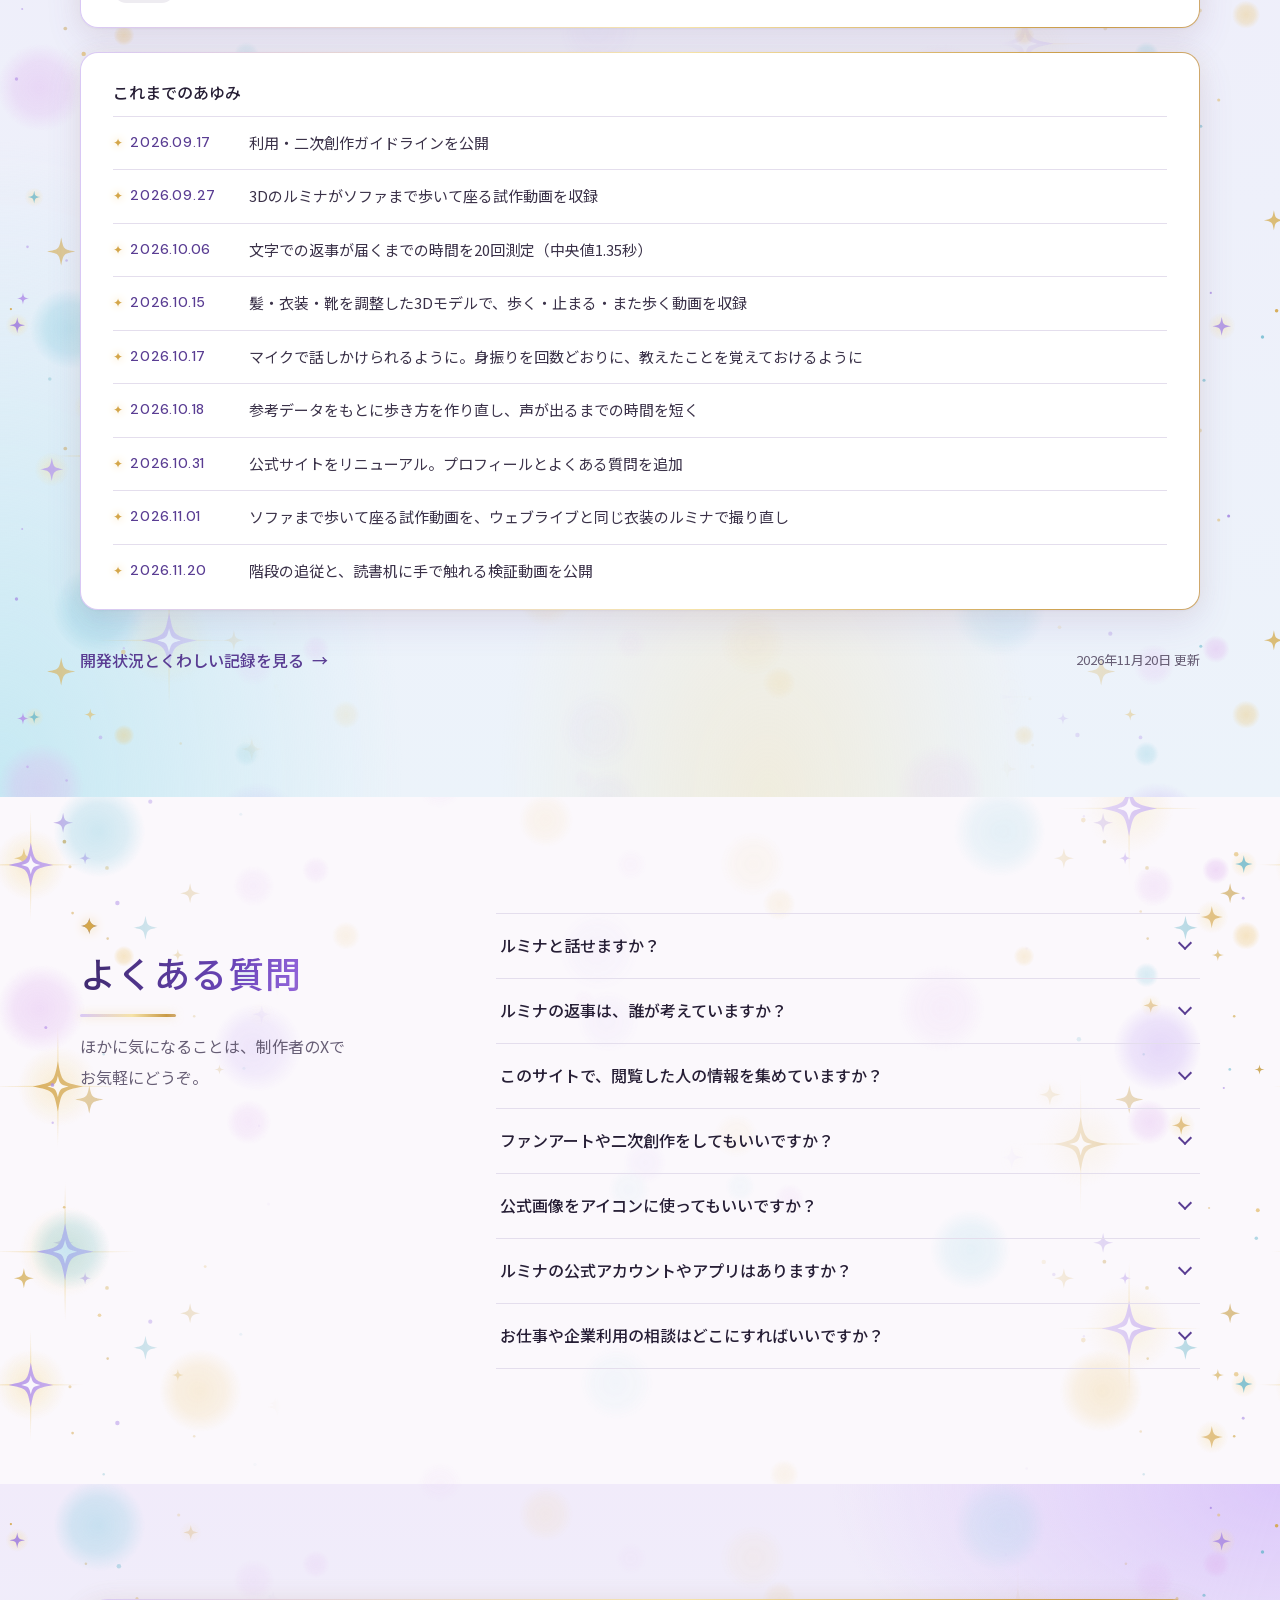
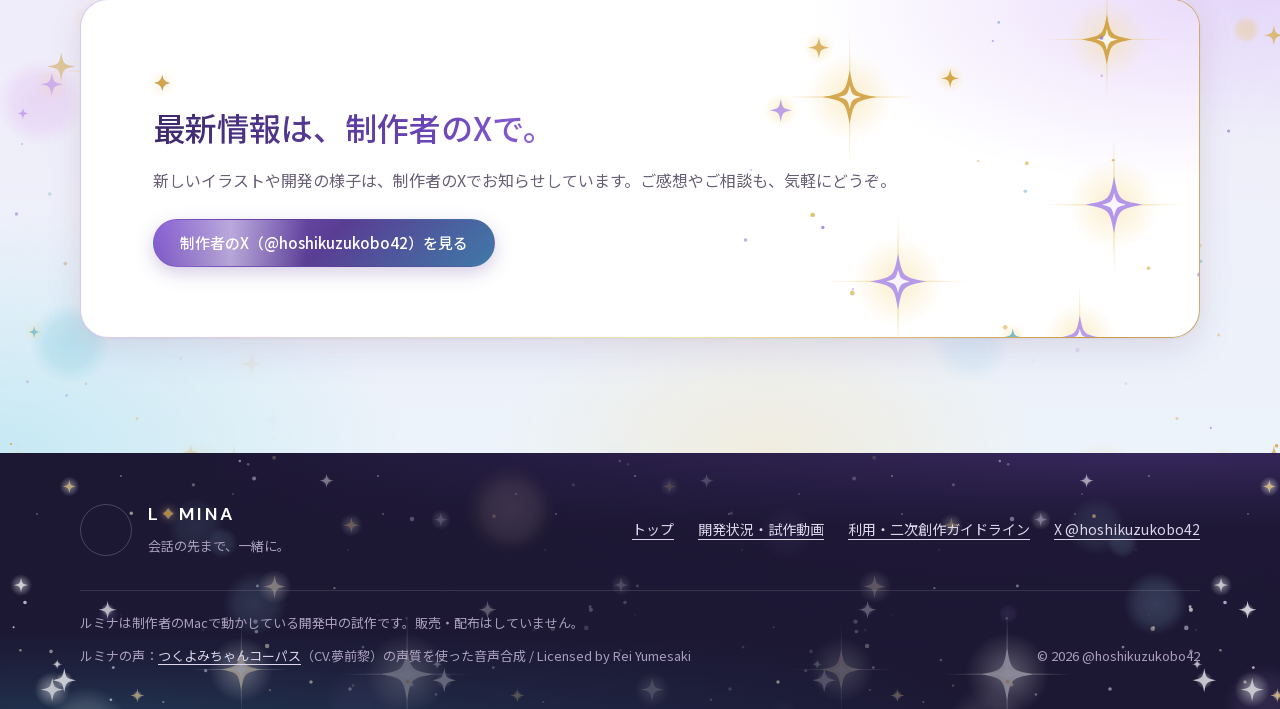
==== commit 33310d55: "Publish Lumina stair follow and reading desk recordings" ====
--- a/index.html
+++ b/index.html
@@ -94,13 +94,12 @@
 
     <section id="film" class="section film" aria-labelledby="film-title">
       <div class="wrap film-inner">
-        <a class="film-frame" href="development.html#demo-video" aria-label="3Dのルミナがソファまで歩いて座る試作動画を、開発状況のページで見る（25.6秒・音声なし）"><img src="lumina-sky-20261101-v2-poster.webp" width="960" height="600" loading="lazy" decoding="async" alt="ソファに座るルミナの3D試作画面"><span class="film-play" aria-hidden="true">▶</span></a>
+        <a class="film-frame" href="development.html#stair-follow-video" aria-label="階段を上るルミナの検証動画を見る"><img src="lumina-stair-follow-20261120-poster.webp" width="960" height="540" loading="lazy" decoding="async" alt="空の城の階段を上るルミナ"><span class="film-play" aria-hidden="true">▶</span></a>
         <div class="film-copy">
-          
-          <h2 id="film-title">3Dのルミナが、<br>歩いて、座るまで。</h2>
-          <p>話しかけたあと、ルミナが部屋を見回してソファへ歩き、腰を下ろす。開発中の試作版で撮った映像です。ルミナは、ウェブライブと同じ衣装の姿で映っています。</p>
-          <p class="film-meta"><span>2026年11月1日 収録</span><span>25.6秒・音声なし</span></p>
-          <a class="btn" href="development.html#demo-video">動画と開発状況を見る</a>
+          <h2 id="film-title">階段を上る。<br>読書机に触れる。</h2>
+          <p>空の城で、ルミナが階段を上ってついてくる様子と、文字で頼まれて読書机に右手で触れる様子を録画しました。</p>
+          <p class="film-meta"><span>2026年11月20日 収録</span><span>音声なし</span></p>
+          <a class="btn" href="development.html#motion-verification">2本の検証動画を見る</a>
         </div>
       </div>
     </section>
@@ -122,7 +121,7 @@
         <header class="section-head"><h2 id="progress-title">開発の今</h2><p>ルミナはまだ開発の途中です。できるようになったことと、いま取り組んでいることを分けてお伝えします。</p></header>
         <ul class="progress-list">
           <li><span class="tag done">試作で動作</span><h3>文字での会話</h3><p>返事の文章が届くまでの時間は、20回の測定で中央値1.35秒でした（2026年10月6日）。</p></li>
-          <li><span class="tag done">動画で公開</span><h3>歩く・座る・止まる</h3><p>ソファまで歩いて座る動画（11月1日）と、歩いて止まり、その場から歩き出す動画（10月15日）を公開しています。</p></li>
+          <li><span class="tag done">動画で公開</span><h3>階段を上る・机に触れる</h3><p>階段での追従と、文字で頼んだ対象に手で触れる動作を試作アプリで確認しました。<a href="development.html#motion-verification">11月20日の検証動画を見る</a>。</p></li>
           <li><span class="tag done">試作で動作</span><h3>声での会話</h3><p>マイクボタンを押して話しかけると、声で答えます。話しかけてから声が出るまで、日常の短い話しかけで5.5〜8.8秒でした（10月17日）。</p></li>
           <li><span class="tag wip">一部で動作</span><h3>周りを見ること</h3><p>椅子に座る前に、目のカメラで椅子を確かめています。部屋の移動や会話で見たものを使うのは、これからです。</p></li>
           <li><span class="tag plan">未定</span><h3>一般への公開</h3><p>ルミナと話せる体験版などを公開するかどうかは、時期も含めてまだ決まっていません。</p></li>
@@ -138,9 +137,10 @@
             <li><time datetime="2026-10-18">2026.10.18</time><span>参考データをもとに歩き方を作り直し、声が出るまでの時間を短く</span></li>
             <li><time datetime="2026-10-31">2026.10.31</time><span>公式サイトをリニューアル。プロフィールとよくある質問を追加</span></li>
             <li><time datetime="2026-11-01">2026.11.01</time><span>ソファまで歩いて座る試作動画を、ウェブライブと同じ衣装のルミナで撮り直し</span></li>
+            <li><time datetime="2026-11-20">2026.11.20</time><span>階段の追従と、読書机に手で触れる検証動画を公開</span></li>
           </ol>
         </div>
-        <div class="progress-foot"><a class="text-link" href="development.html">開発状況とくわしい記録を見る <span aria-hidden="true">→</span></a><span class="updated">2026年11月1日 更新</span></div>
+        <div class="progress-foot"><a class="text-link" href="development.html">開発状況とくわしい記録を見る <span aria-hidden="true">→</span></a><span class="updated">2026年11月20日 更新</span></div>
       </div>
     </section>
 
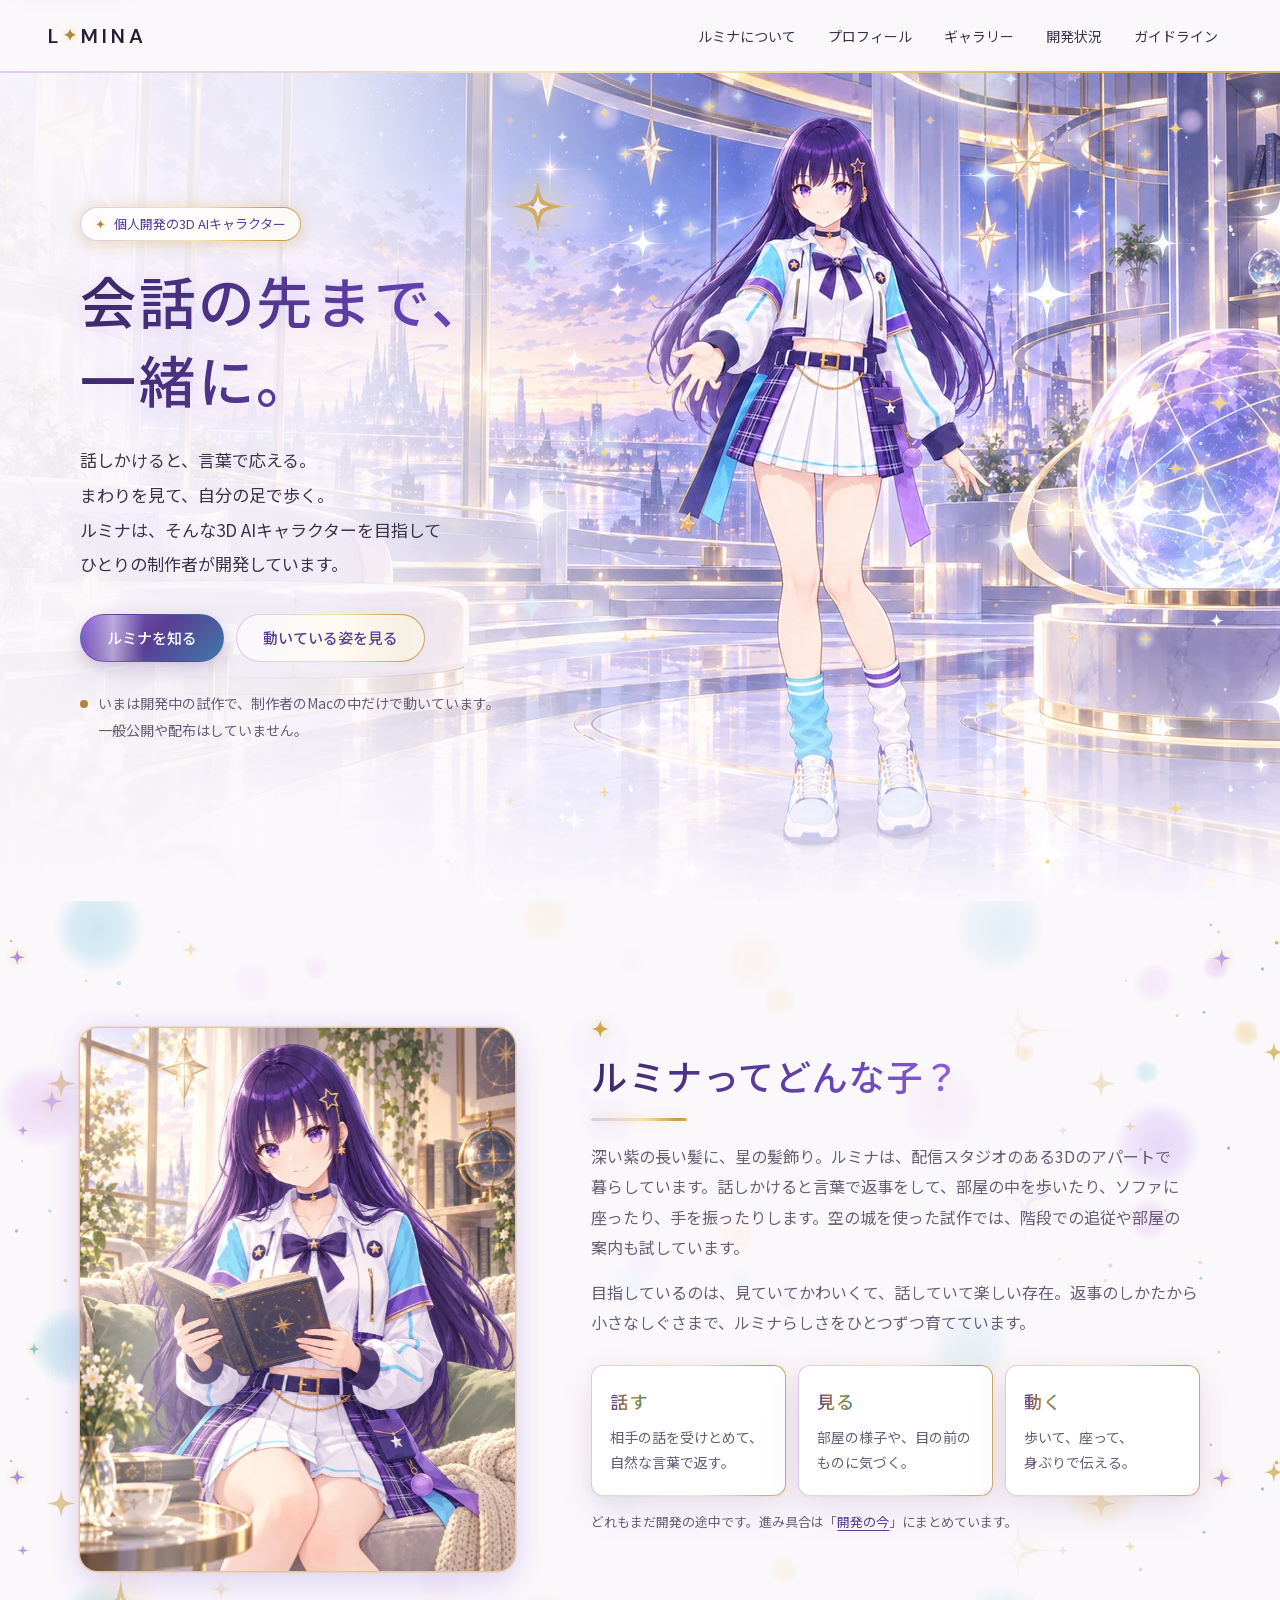
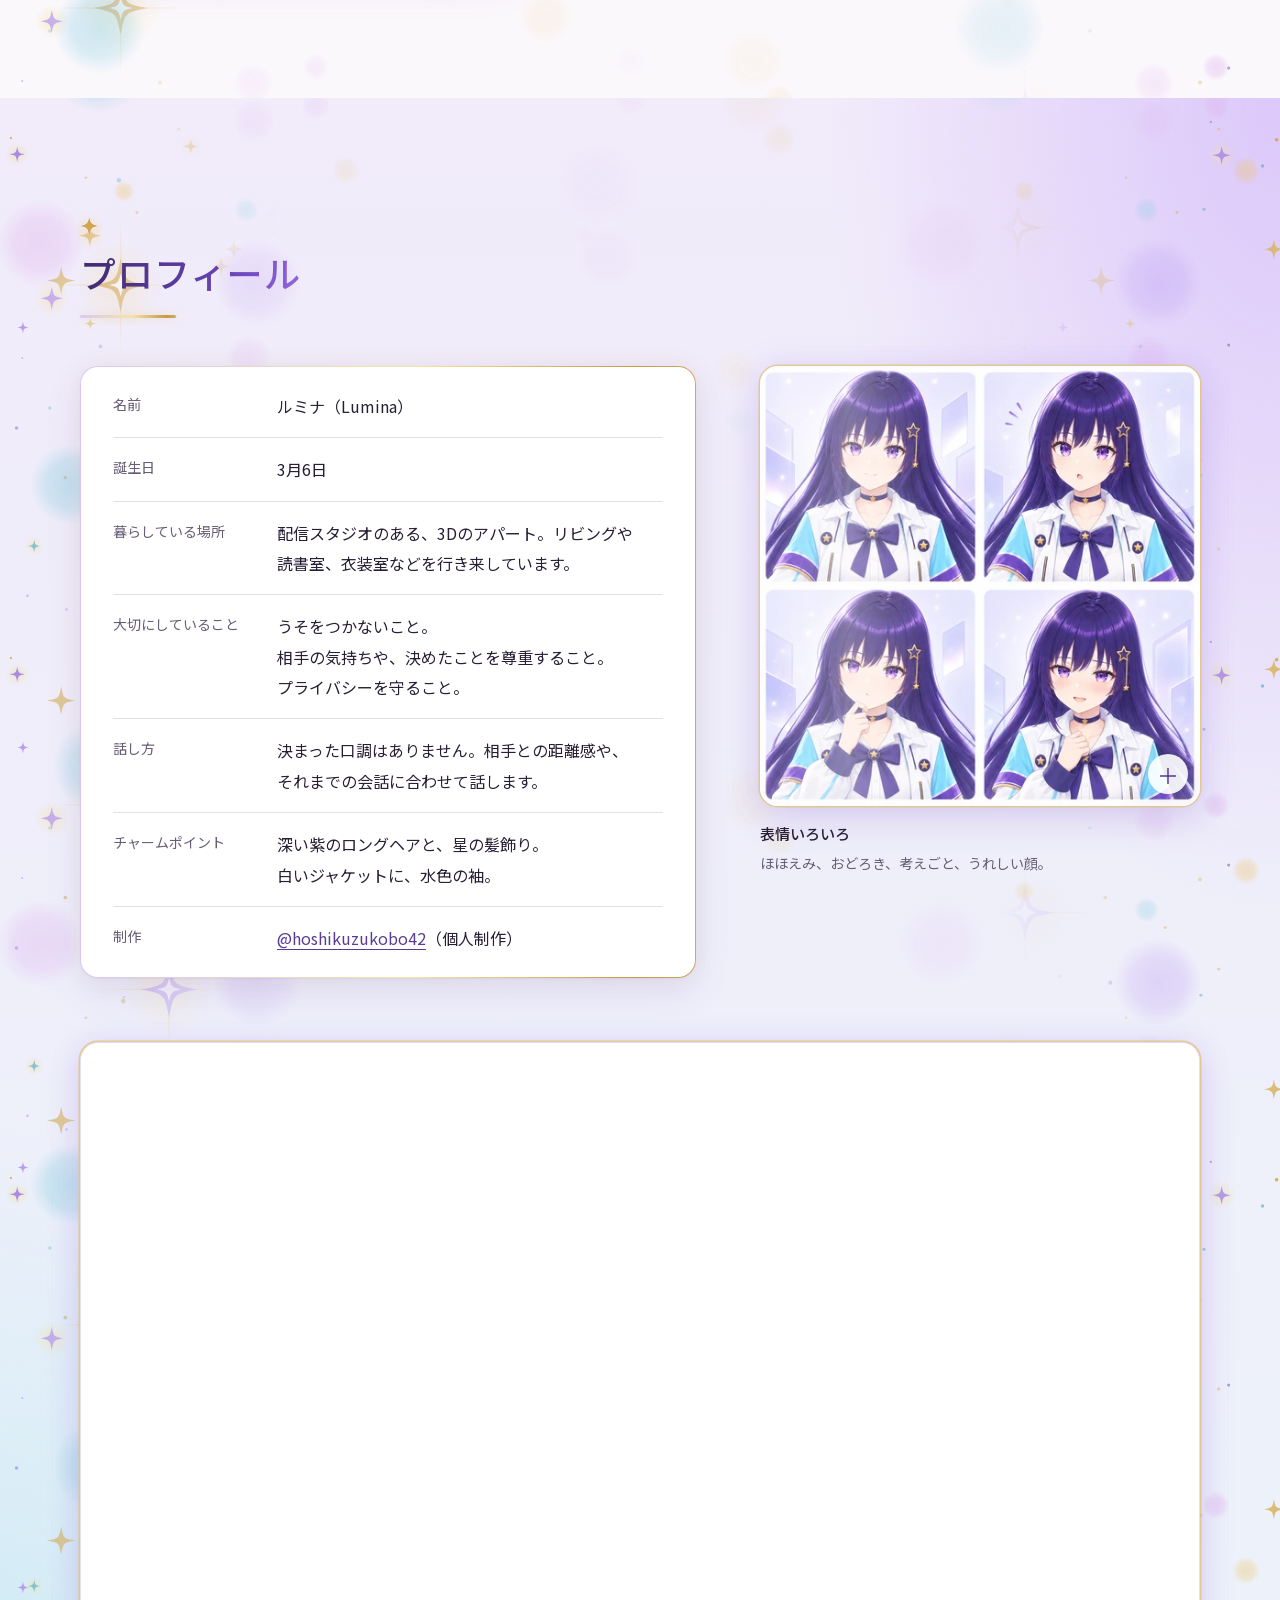
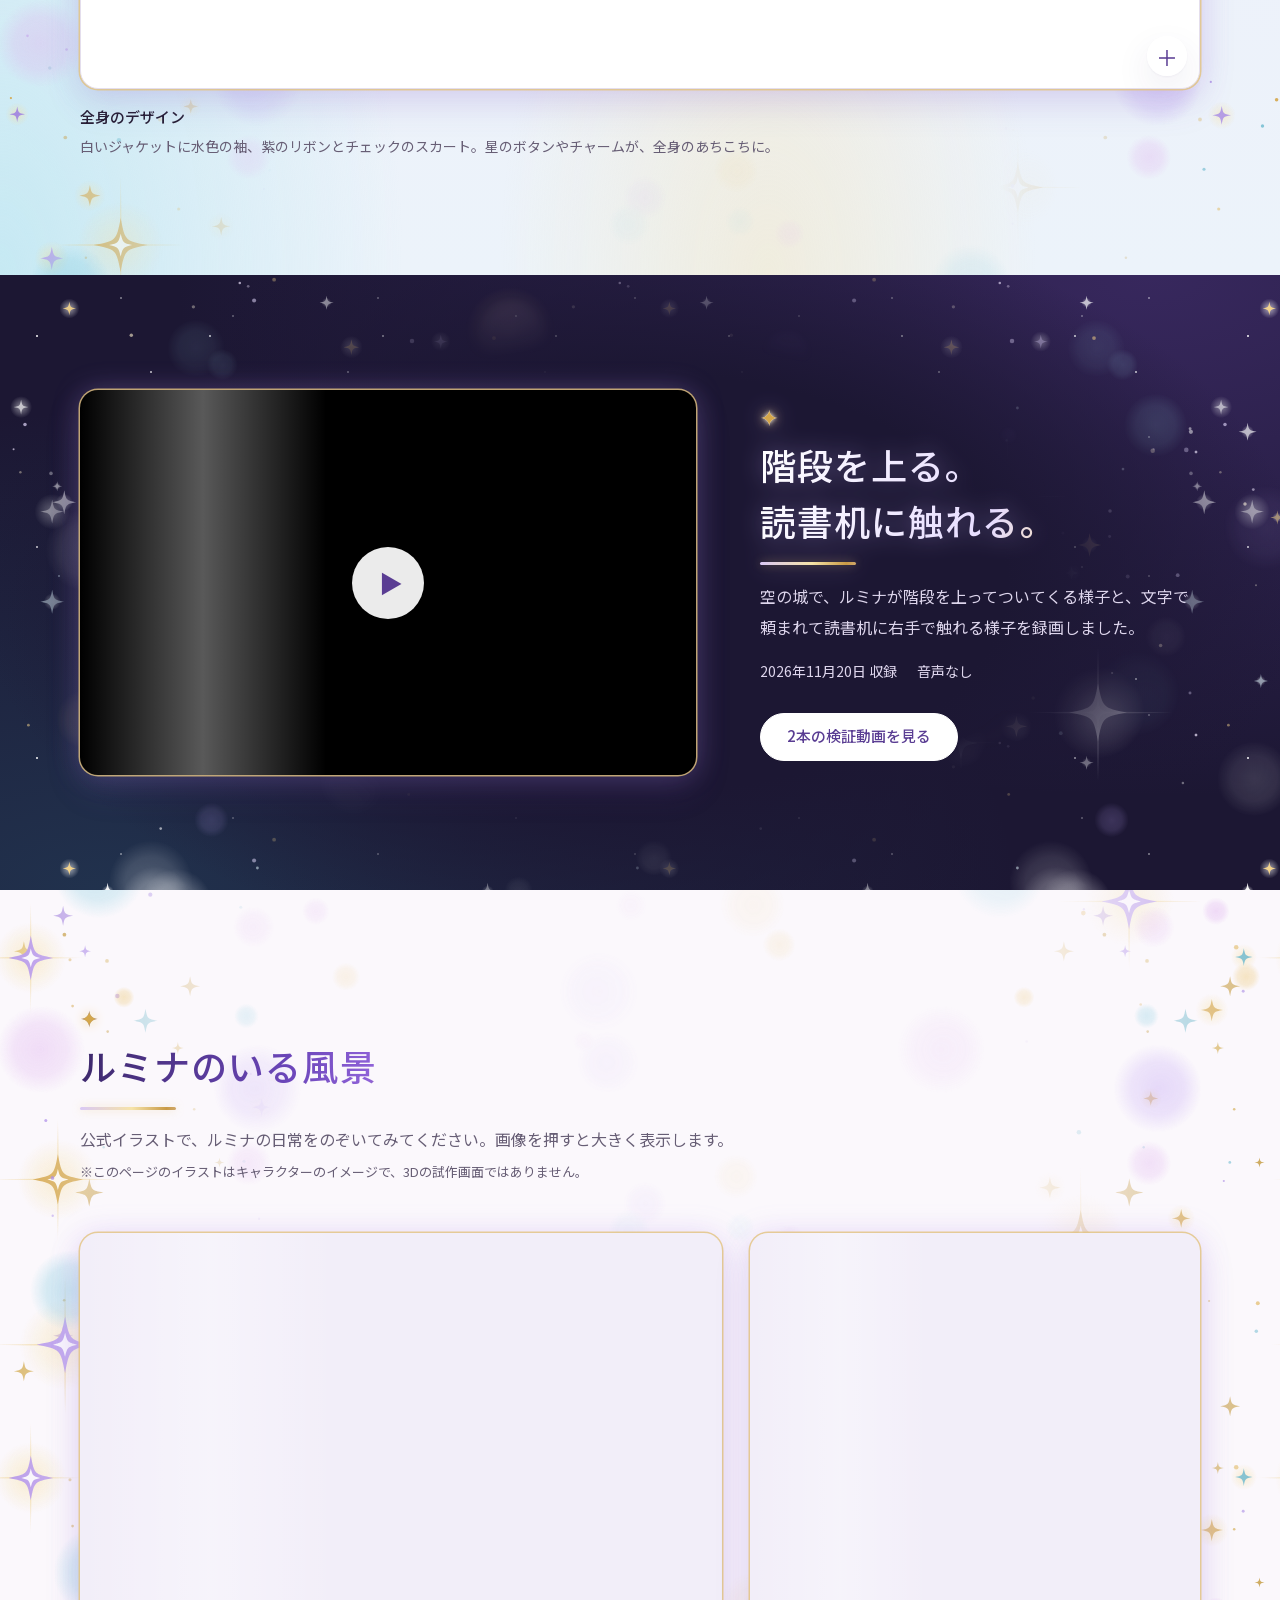
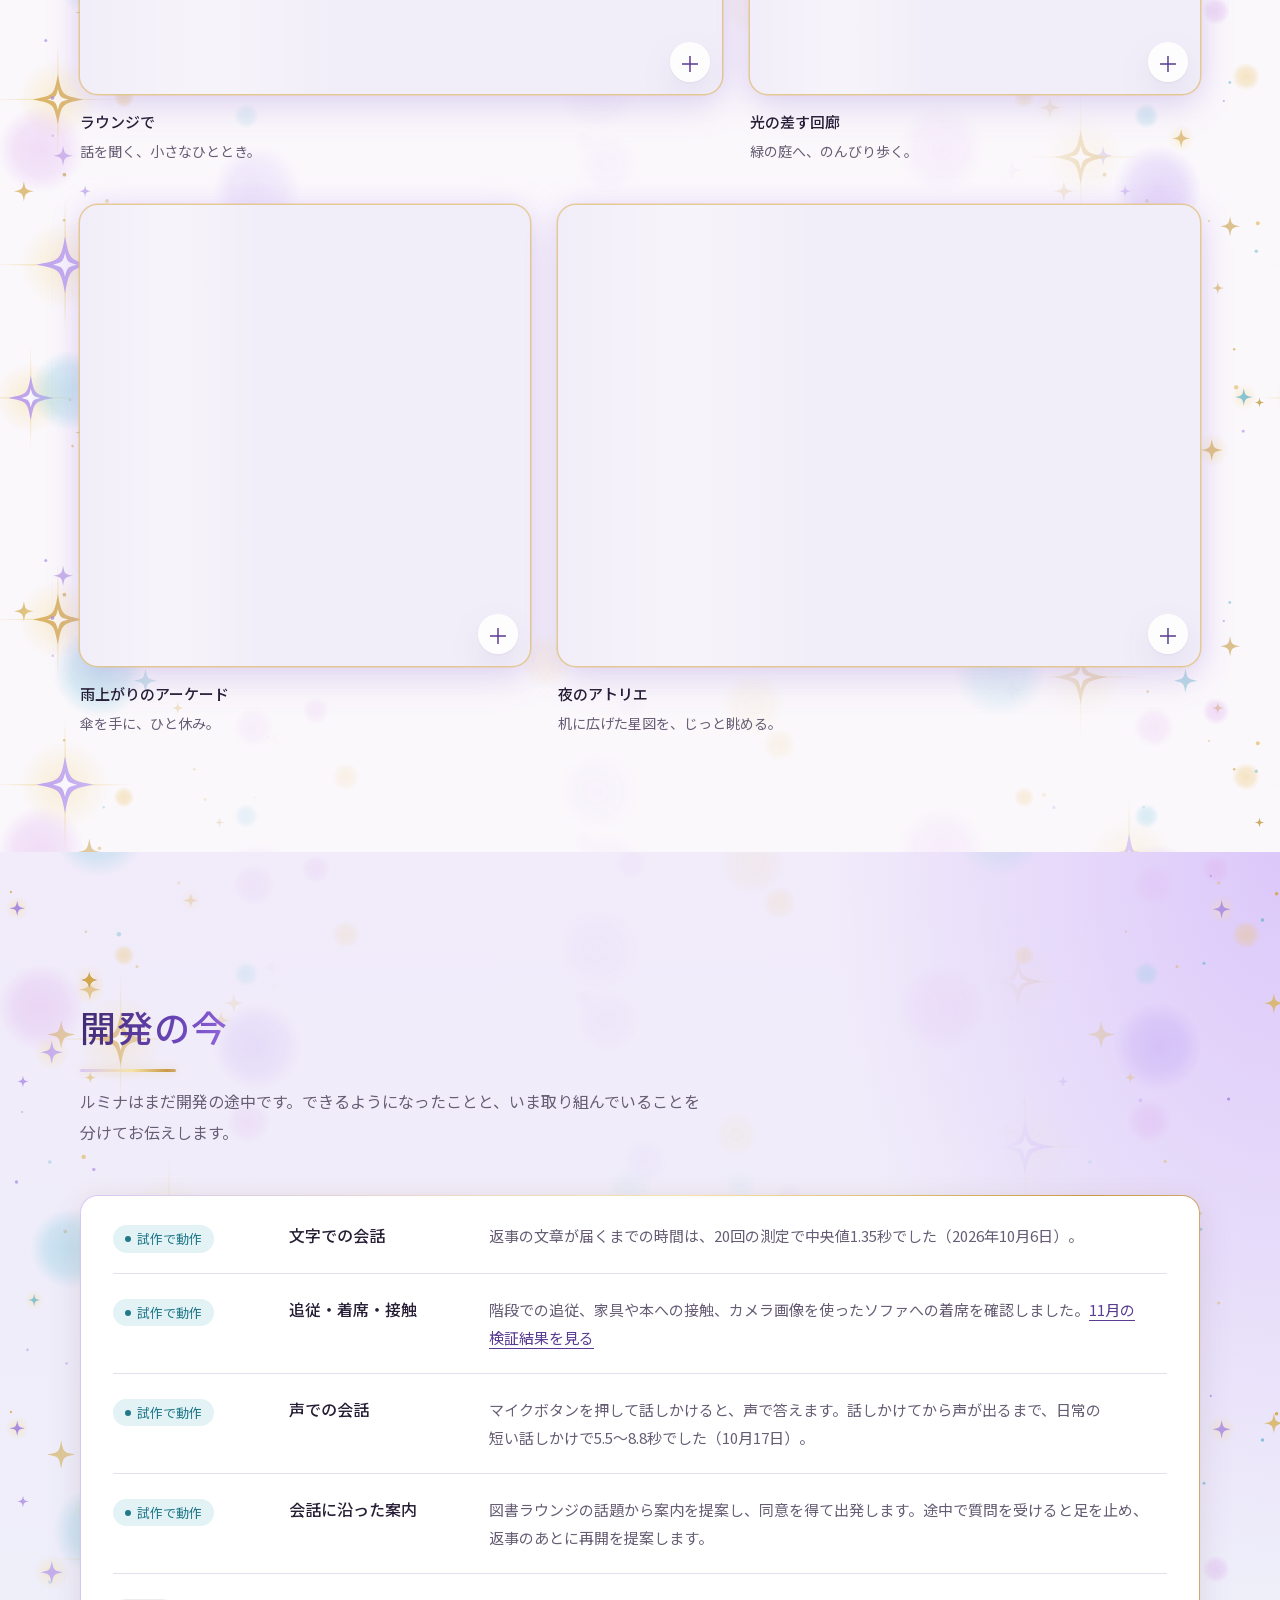
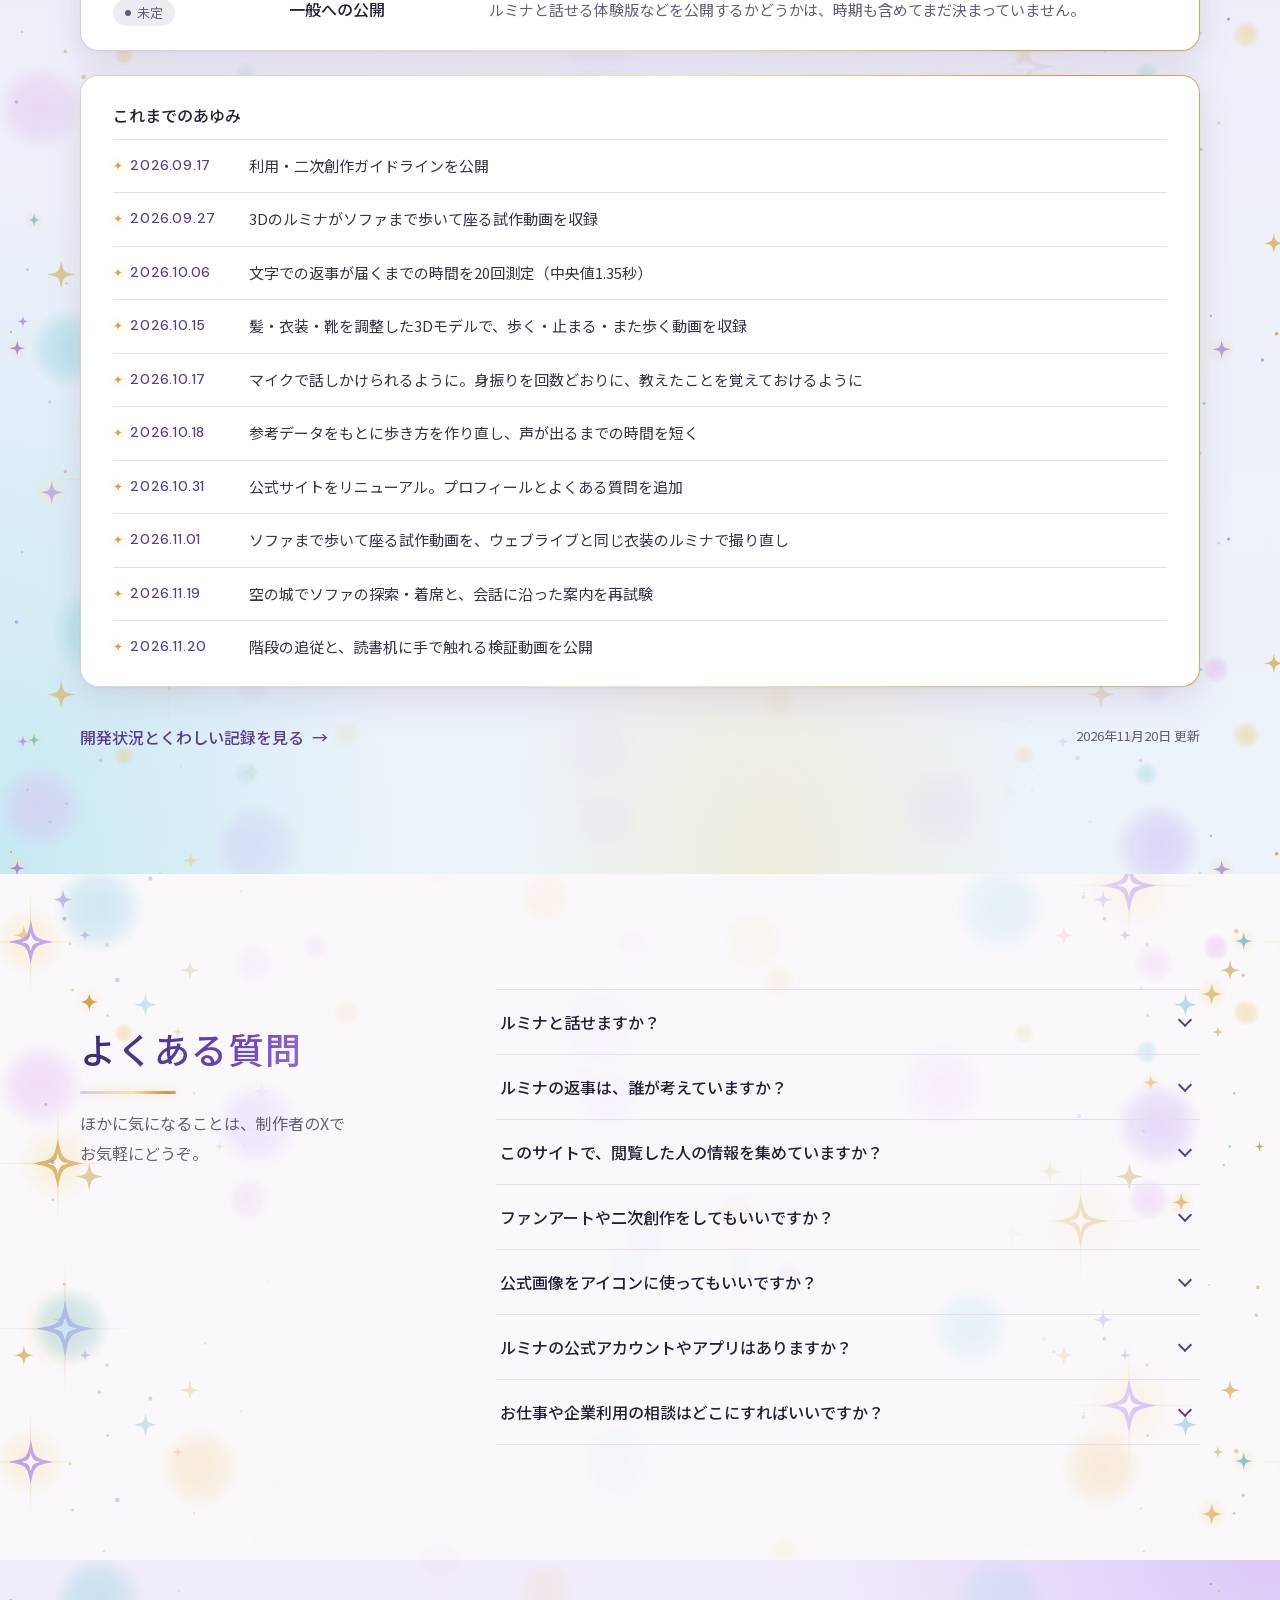
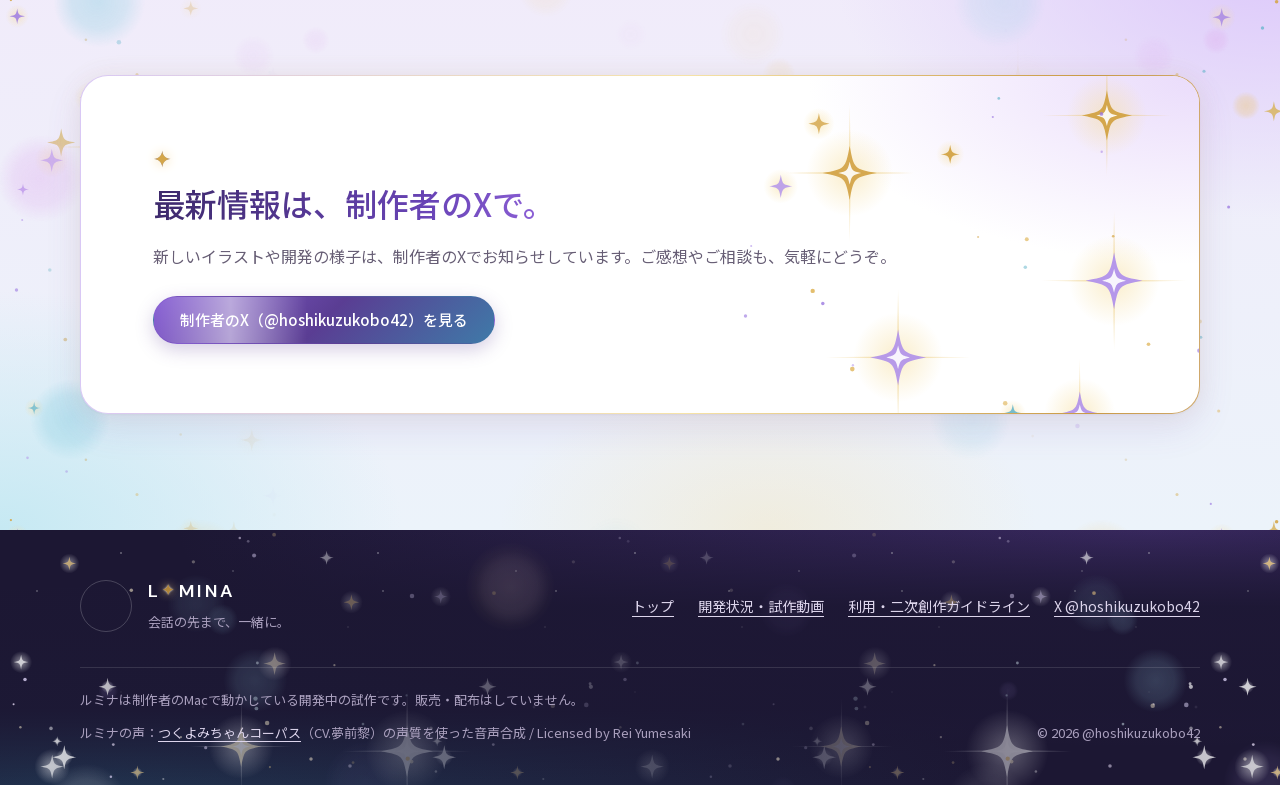
==== commit 79e846cd: "Update Lumina development status with November verification" ====
--- a/index.html
+++ b/index.html
@@ -61,7 +61,7 @@
         <div class="about-copy section-head" data-reveal>
           
           <h2 id="about-title">ルミナってどんな子？</h2>
-          <p>深い紫の長い髪に、星の髪飾り。ルミナは、配信スタジオのある3Dのアパートで暮らしています。話しかけると言葉で返事をして、部屋の中を歩いたり、ソファに座ったり、手を振ったりします。</p>
+          <p>深い紫の長い髪に、星の髪飾り。ルミナは、配信スタジオのある3Dのアパートで暮らしています。話しかけると言葉で返事をして、部屋の中を歩いたり、ソファに座ったり、手を振ったりします。空の城を使った試作では、階段での追従や部屋の案内も試しています。</p>
           <p>目指しているのは、見ていてかわいくて、話していて楽しい存在。返事のしかたから小さなしぐさまで、ルミナらしさをひとつずつ育てています。</p>
           <ul class="pillars" aria-label="ルミナが目指していること">
             <li><strong>話す</strong><span>相手の話を受けとめて、自然な言葉で返す。</span></li>
@@ -121,9 +121,9 @@
         <header class="section-head"><h2 id="progress-title">開発の今</h2><p>ルミナはまだ開発の途中です。できるようになったことと、いま取り組んでいることを分けてお伝えします。</p></header>
         <ul class="progress-list">
           <li><span class="tag done">試作で動作</span><h3>文字での会話</h3><p>返事の文章が届くまでの時間は、20回の測定で中央値1.35秒でした（2026年10月6日）。</p></li>
-          <li><span class="tag done">動画で公開</span><h3>階段を上る・机に触れる</h3><p>階段での追従と、文字で頼んだ対象に手で触れる動作を試作アプリで確認しました。<a href="development.html#motion-verification">11月20日の検証動画を見る</a>。</p></li>
+          <li><span class="tag done">試作で動作</span><h3>追従・着席・接触</h3><p>階段での追従、家具や本への接触、カメラ画像を使ったソファへの着席を確認しました。<a href="development.html#latest-verification">11月の検証結果を見る</a></p></li>
           <li><span class="tag done">試作で動作</span><h3>声での会話</h3><p>マイクボタンを押して話しかけると、声で答えます。話しかけてから声が出るまで、日常の短い話しかけで5.5〜8.8秒でした（10月17日）。</p></li>
-          <li><span class="tag wip">一部で動作</span><h3>周りを見ること</h3><p>椅子に座る前に、目のカメラで椅子を確かめています。部屋の移動や会話で見たものを使うのは、これからです。</p></li>
+          <li><span class="tag done">試作で動作</span><h3>会話に沿った案内</h3><p>図書ラウンジの話題から案内を提案し、同意を得て出発します。途中で質問を受けると足を止め、返事のあとに再開を提案します。</p></li>
           <li><span class="tag plan">未定</span><h3>一般への公開</h3><p>ルミナと話せる体験版などを公開するかどうかは、時期も含めてまだ決まっていません。</p></li>
         </ul>
         <div class="timeline-block">
@@ -137,6 +137,7 @@
             <li><time datetime="2026-10-18">2026.10.18</time><span>参考データをもとに歩き方を作り直し、声が出るまでの時間を短く</span></li>
             <li><time datetime="2026-10-31">2026.10.31</time><span>公式サイトをリニューアル。プロフィールとよくある質問を追加</span></li>
             <li><time datetime="2026-11-01">2026.11.01</time><span>ソファまで歩いて座る試作動画を、ウェブライブと同じ衣装のルミナで撮り直し</span></li>
+            <li><time datetime="2026-11-19">2026.11.19</time><span>空の城でソファの探索・着席と、会話に沿った案内を再試験</span></li>
             <li><time datetime="2026-11-20">2026.11.20</time><span>階段の追従と、読書机に手で触れる検証動画を公開</span></li>
           </ol>
         </div>
--- a/css/site.css
+++ b/css/site.css
@@ -227,6 +227,7 @@
 .doc .faq{padding:0 clamp(20px,3vw,28px)}
 .doc .faq details{border-bottom:1px solid var(--line)}
 .doc .faq details:last-child{border-bottom:0}
+.doc .motion-checklist{margin-top:16px}
 .doc .faq summary{display:flex;justify-content:space-between;align-items:center;gap:20px;min-height:64px;padding:14px 0;color:var(--ink);font-weight:500;cursor:pointer;list-style:none}
 .doc .faq summary::-webkit-details-marker{display:none}
 .doc .faq summary::after{content:"";flex:none;width:10px;height:10px;margin:-5px 6px 0 0;border-right:2px solid var(--accent);border-bottom:2px solid var(--accent);transform:rotate(45deg)}
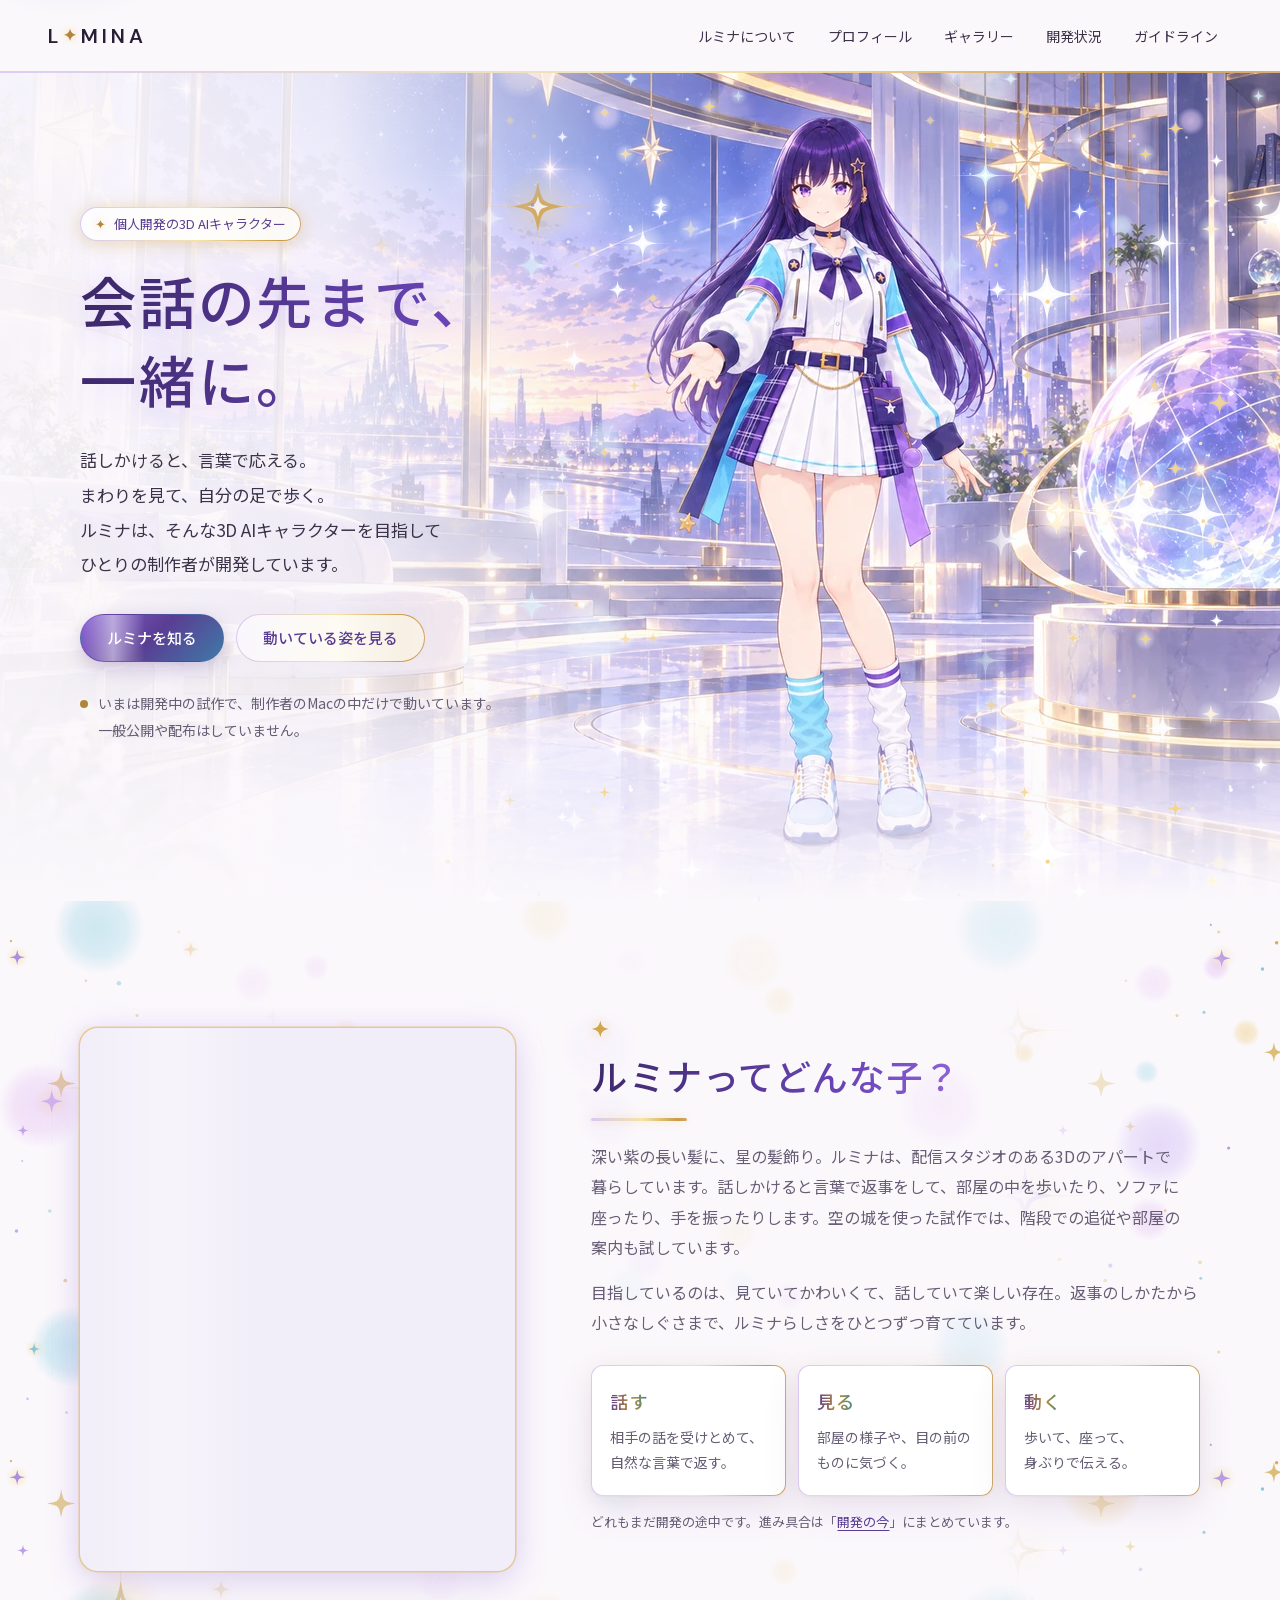
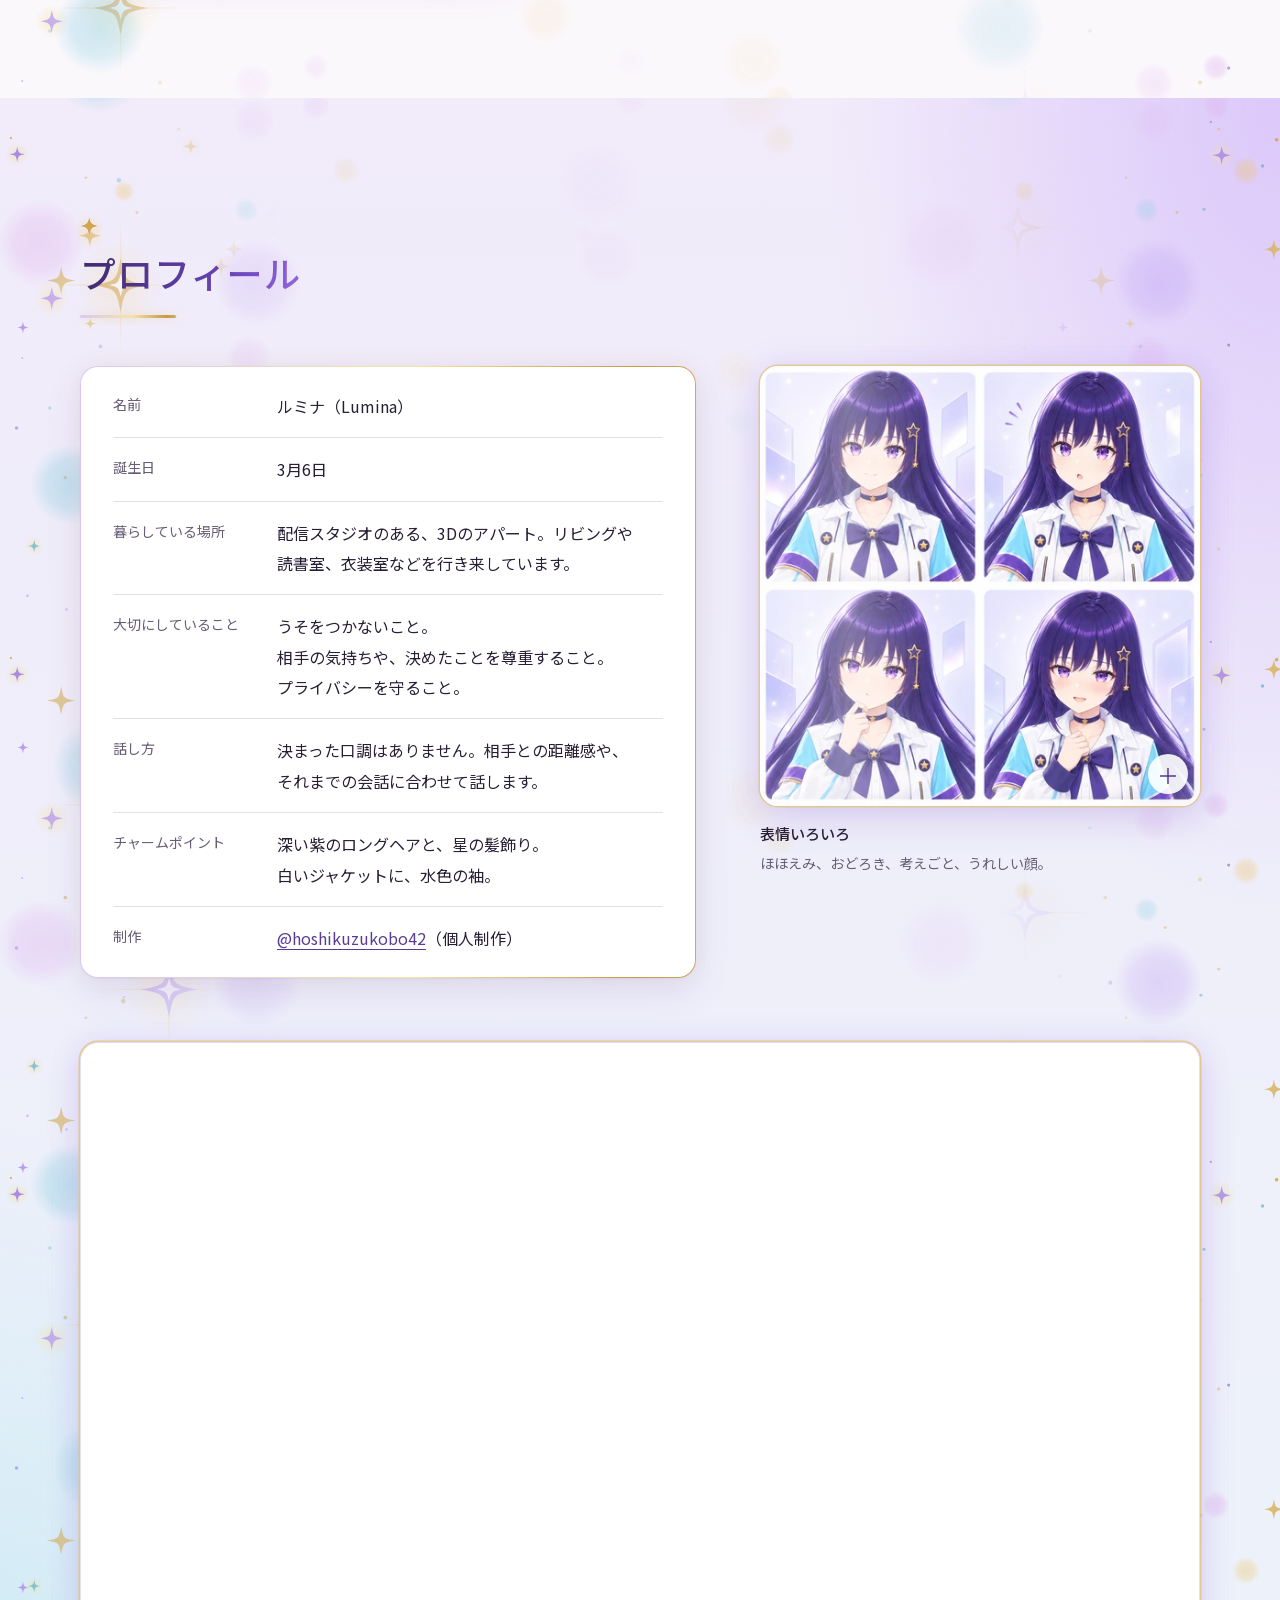
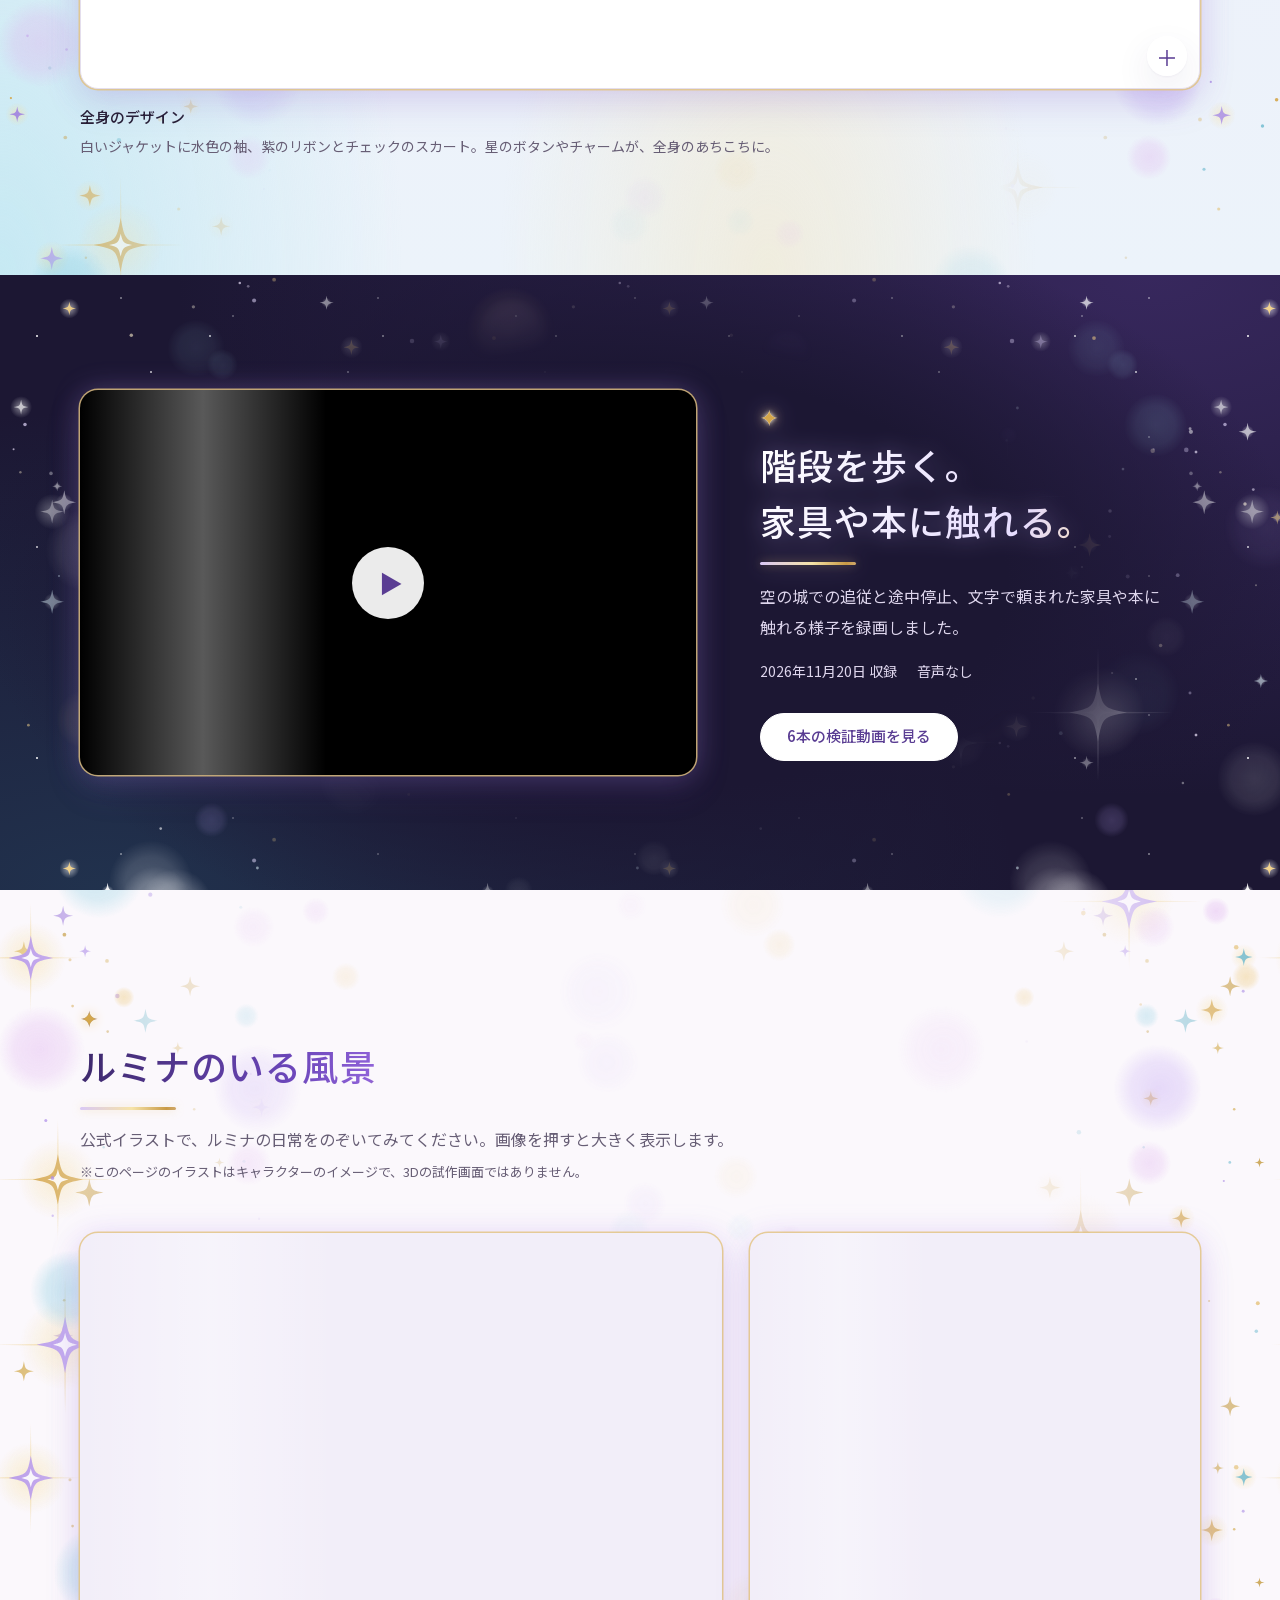
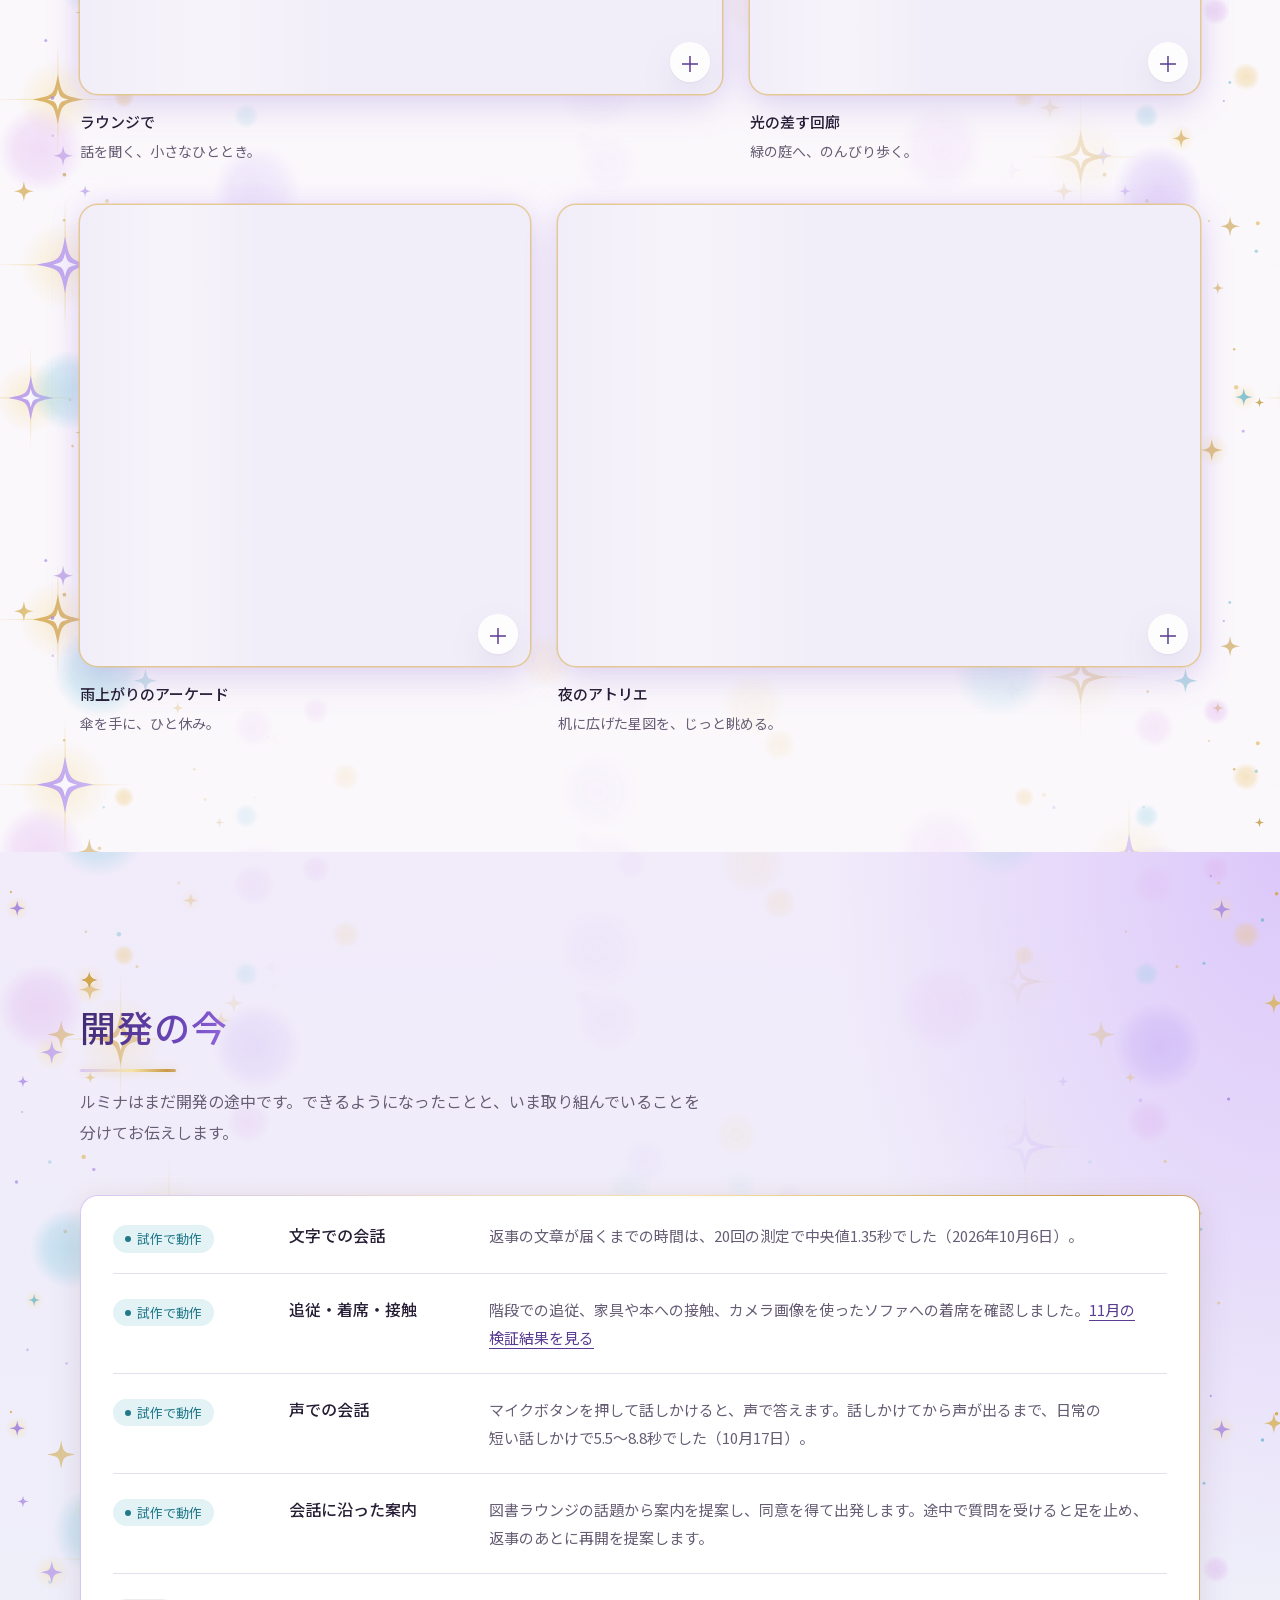
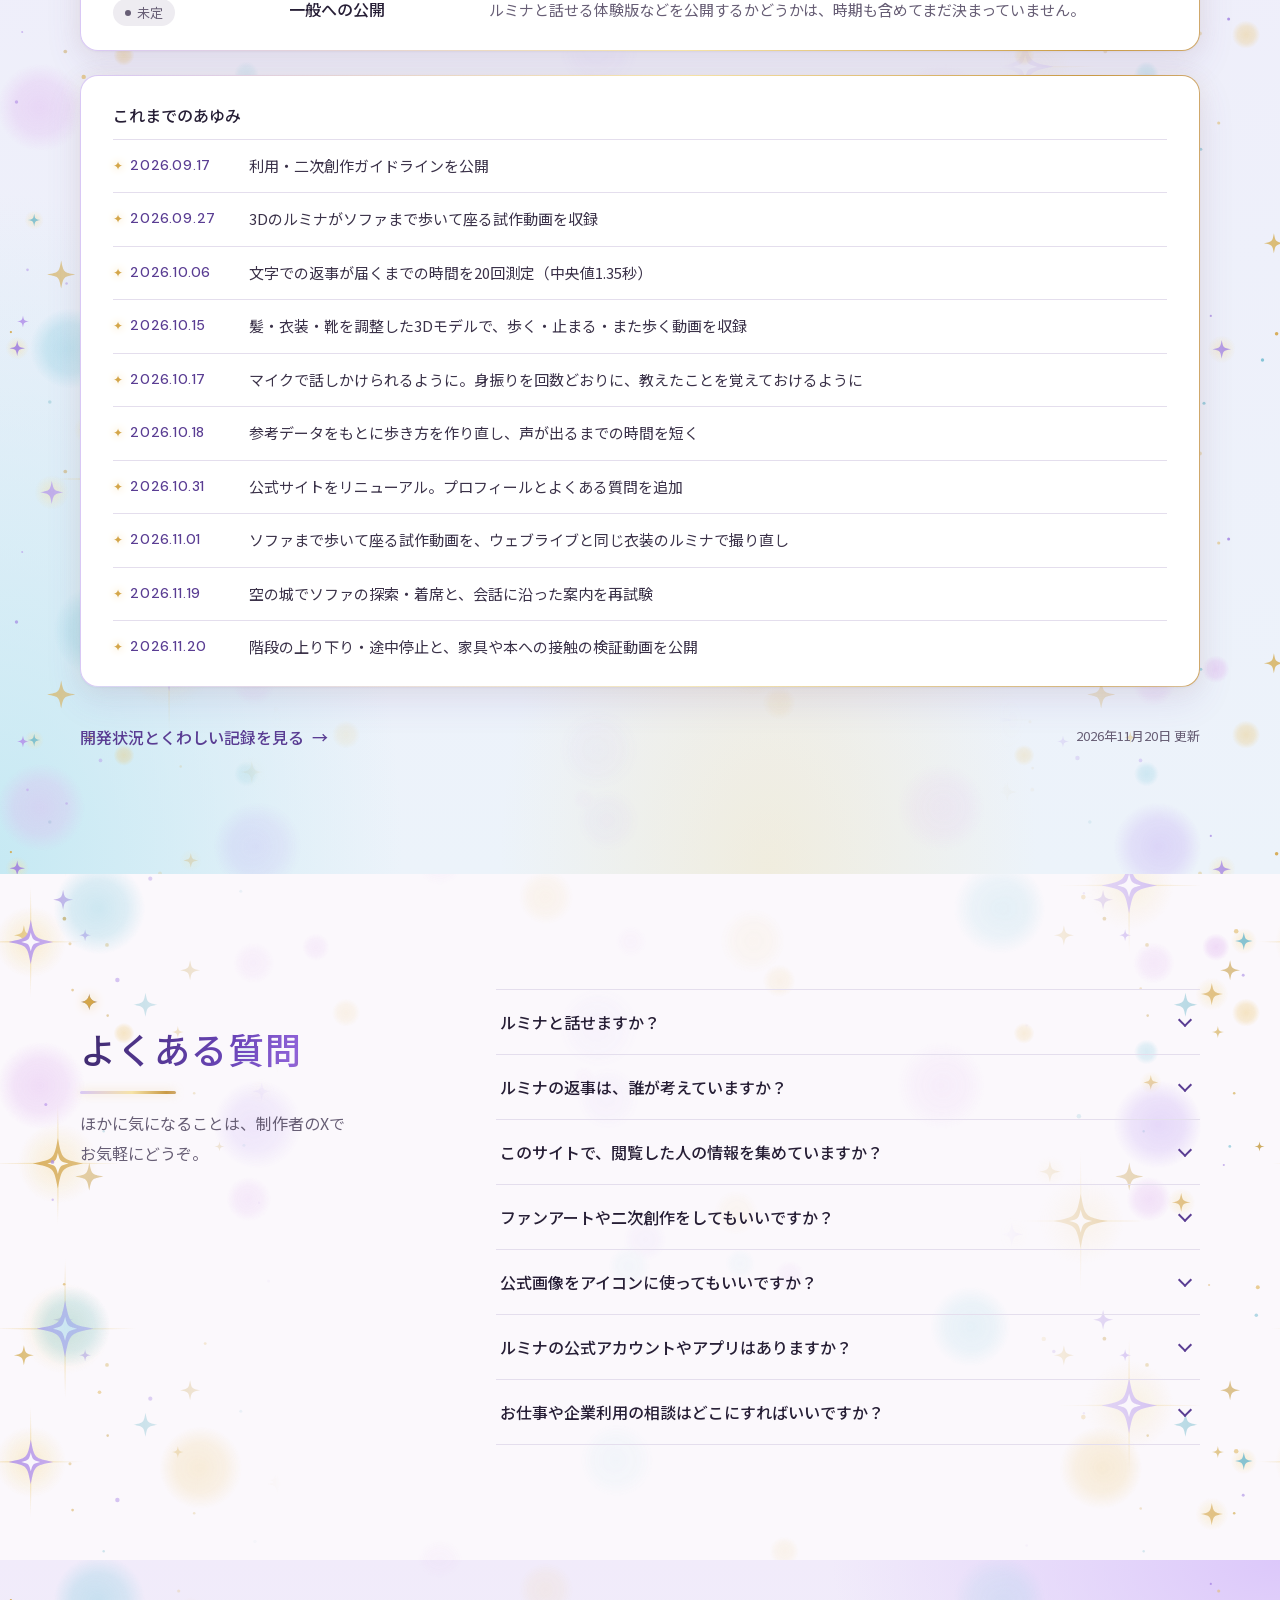
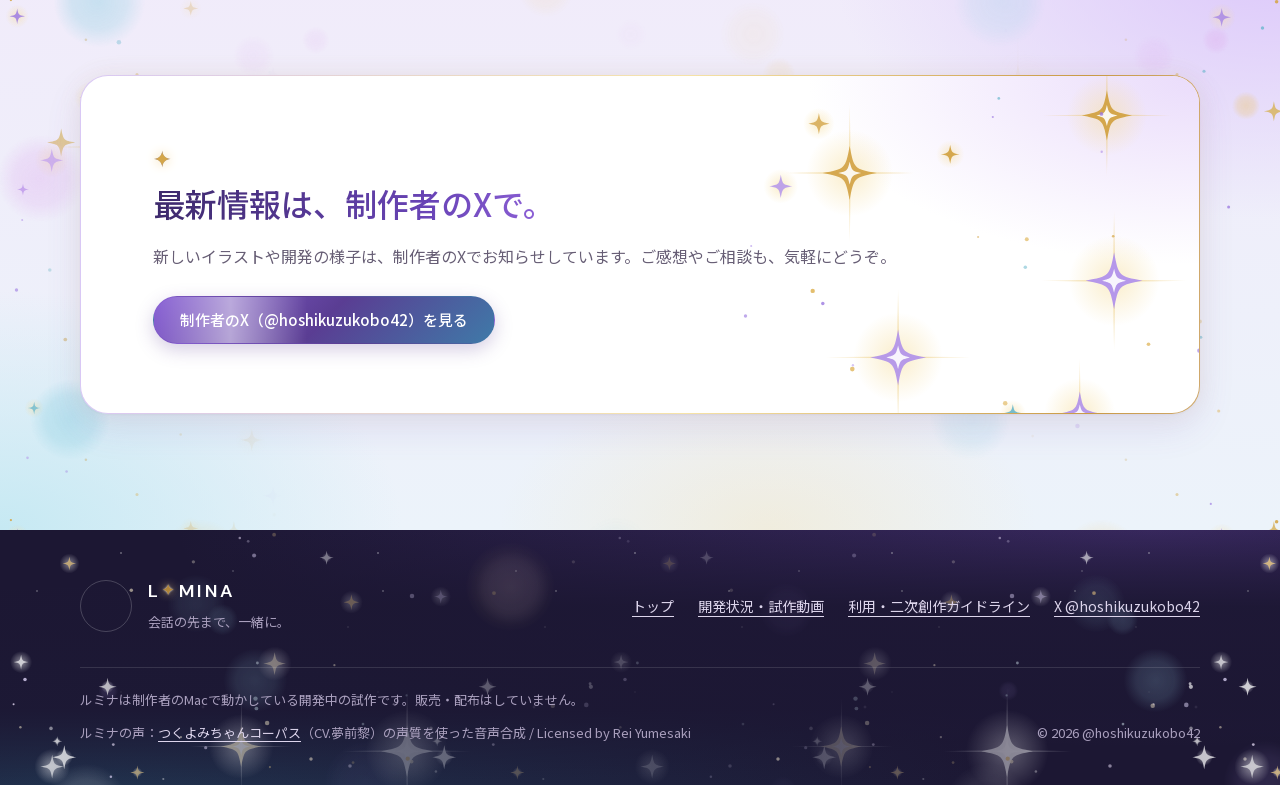
==== commit a900cd76: "Publish Lumina stair descent, pause, and touch recordings" ====
--- a/index.html
+++ b/index.html
@@ -96,10 +96,10 @@
       <div class="wrap film-inner">
         <a class="film-frame" href="development.html#stair-follow-video" aria-label="階段を上るルミナの検証動画を見る"><img src="lumina-stair-follow-20261120-poster.webp" width="960" height="540" loading="lazy" decoding="async" alt="空の城の階段を上るルミナ"><span class="film-play" aria-hidden="true">▶</span></a>
         <div class="film-copy">
-          <h2 id="film-title">階段を上る。<br>読書机に触れる。</h2>
-          <p>空の城で、ルミナが階段を上ってついてくる様子と、文字で頼まれて読書机に右手で触れる様子を録画しました。</p>
+          <h2 id="film-title">階段を歩く。<br>家具や本に触れる。</h2>
+          <p>空の城での追従と途中停止、文字で頼まれた家具や本に触れる様子を録画しました。</p>
           <p class="film-meta"><span>2026年11月20日 収録</span><span>音声なし</span></p>
-          <a class="btn" href="development.html#motion-verification">2本の検証動画を見る</a>
+          <a class="btn" href="development.html#motion-verification">6本の検証動画を見る</a>
         </div>
       </div>
     </section>
@@ -138,7 +138,7 @@
             <li><time datetime="2026-10-31">2026.10.31</time><span>公式サイトをリニューアル。プロフィールとよくある質問を追加</span></li>
             <li><time datetime="2026-11-01">2026.11.01</time><span>ソファまで歩いて座る試作動画を、ウェブライブと同じ衣装のルミナで撮り直し</span></li>
             <li><time datetime="2026-11-19">2026.11.19</time><span>空の城でソファの探索・着席と、会話に沿った案内を再試験</span></li>
-            <li><time datetime="2026-11-20">2026.11.20</time><span>階段の追従と、読書机に手で触れる検証動画を公開</span></li>
+            <li><time datetime="2026-11-20">2026.11.20</time><span>階段の上り下り・途中停止と、家具や本への接触の検証動画を公開</span></li>
           </ol>
         </div>
         <div class="progress-foot"><a class="text-link" href="development.html">開発状況とくわしい記録を見る <span aria-hidden="true">→</span></a><span class="updated">2026年11月20日 更新</span></div>
--- a/css/site.css
+++ b/css/site.css
@@ -219,6 +219,12 @@
 .doc #ardy-verification{margin-top:48px}
 .doc .verification-videos{display:grid;grid-template-columns:repeat(2,minmax(0,1fr));gap:24px}
 .doc .verification-videos video{aspect-ratio:16/9}
+.doc #motion-verification{margin-top:32px}
+.doc #motion-verification h4{margin-top:24px;font-size:1rem}
+.doc .motion-clip-grid figure{margin-top:12px}
+@media(min-width:1000px){
+  .doc .motion-clip-grid{grid-template-columns:repeat(3,minmax(0,1fr))}
+}
 .doc .plain-list{padding-left:1.2em;list-style:disc;color:var(--text)}
 .doc .plain-list li+li{margin-top:8px}
 .doc .note{margin-top:20px;padding:14px 18px;border-radius:var(--radius-sm);background:var(--bg-alt);font-size:14px;color:var(--muted)}
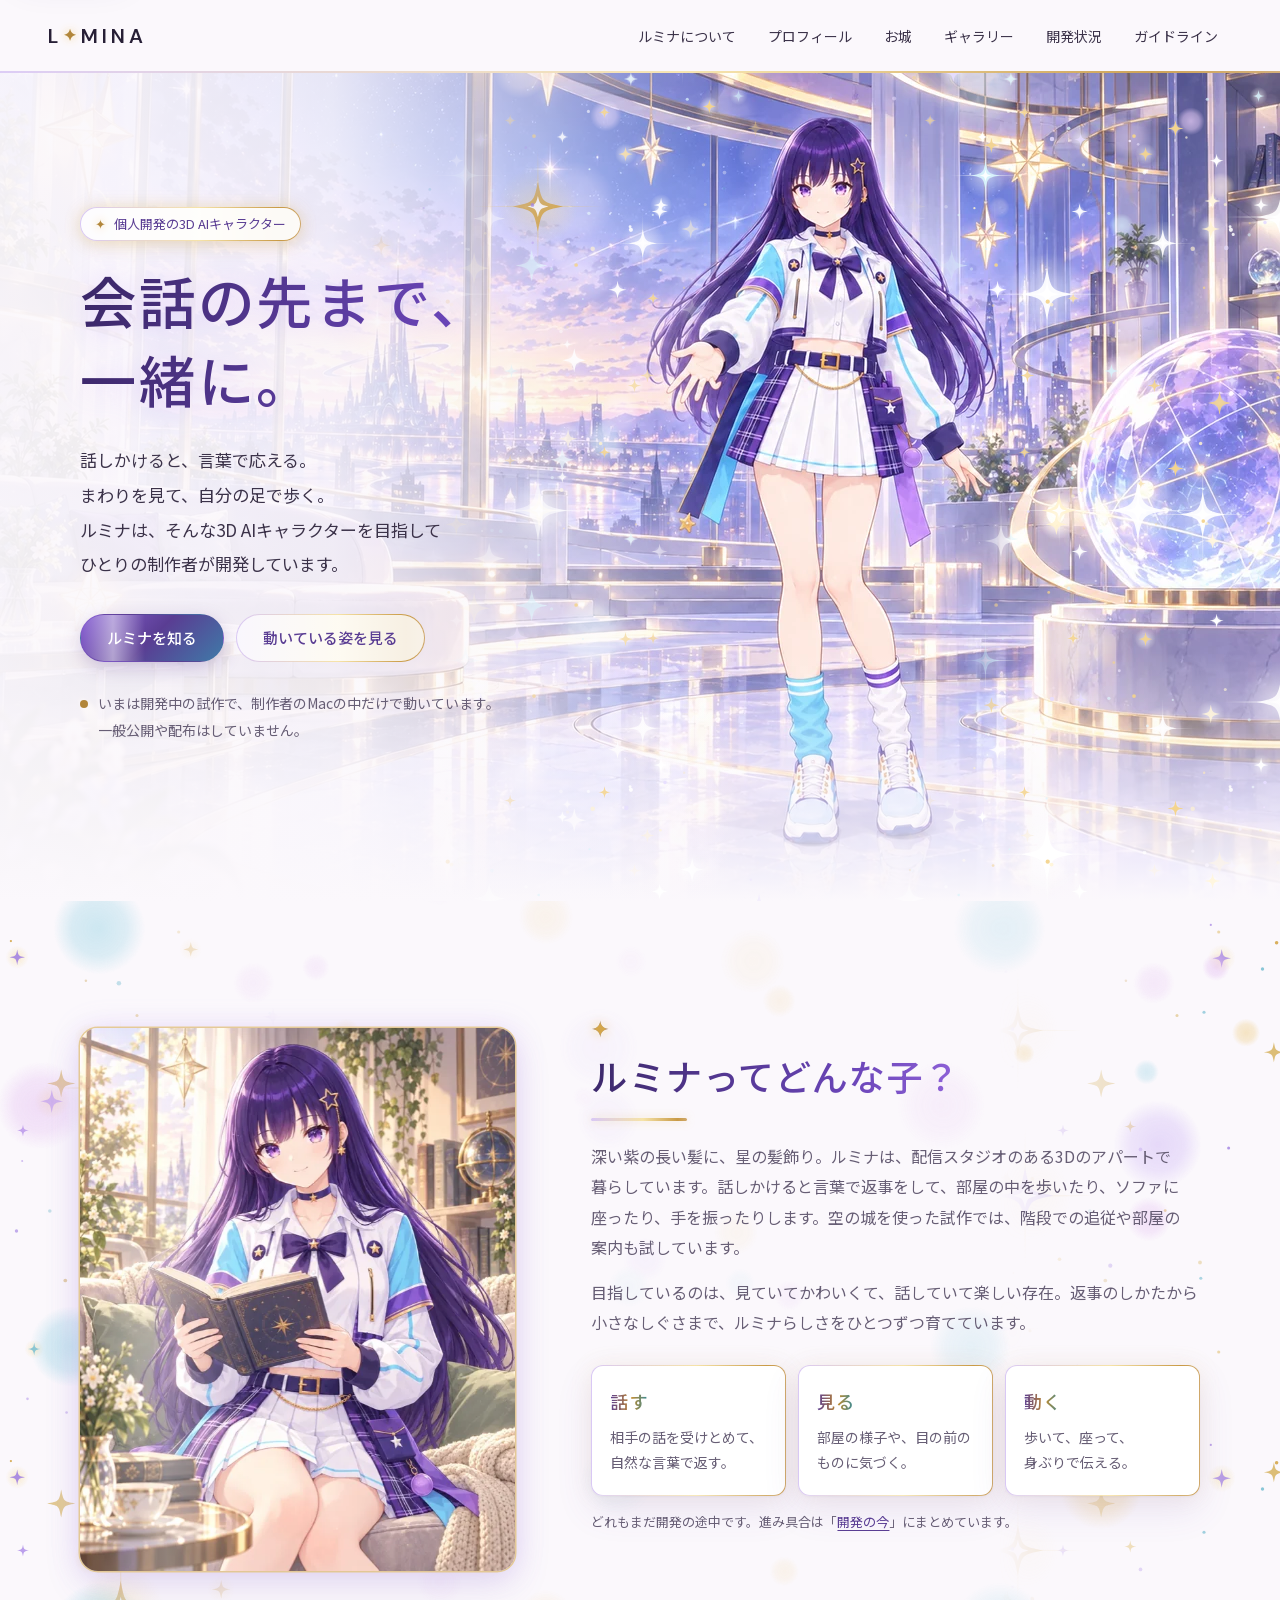
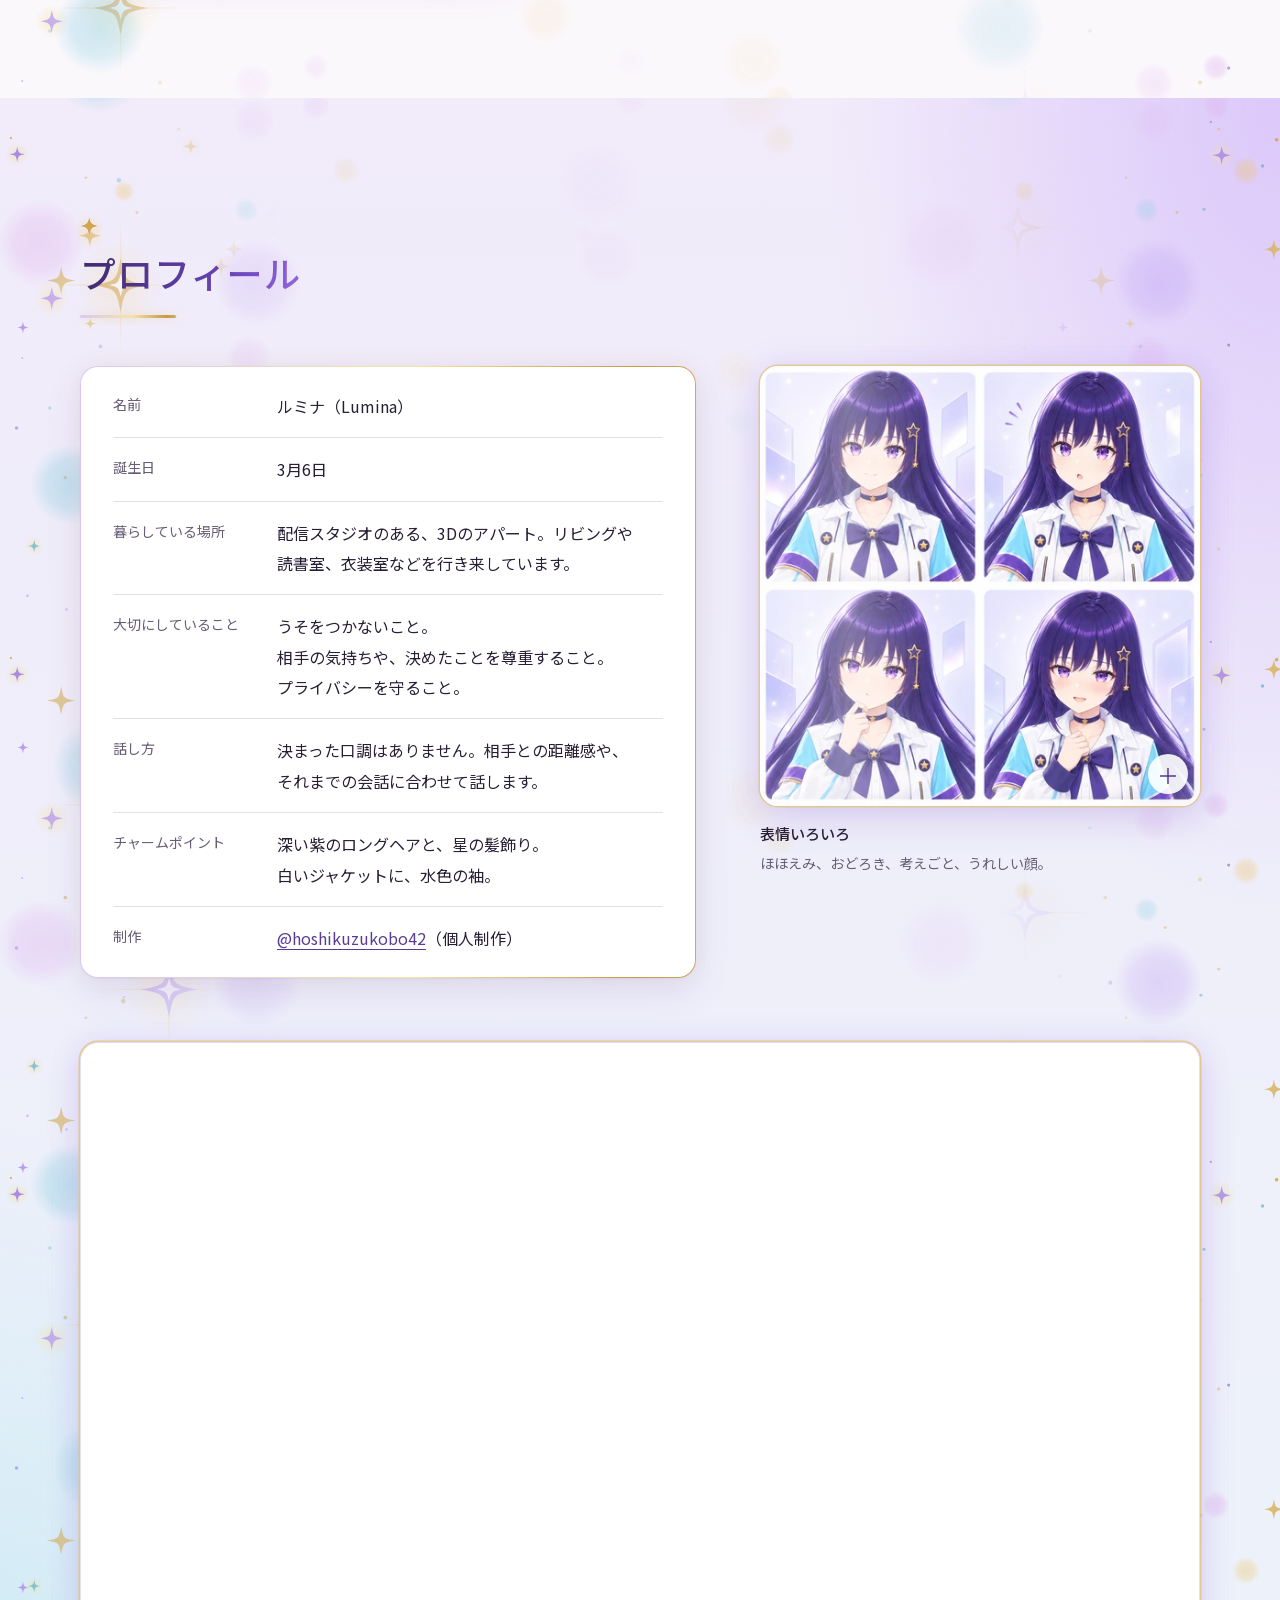
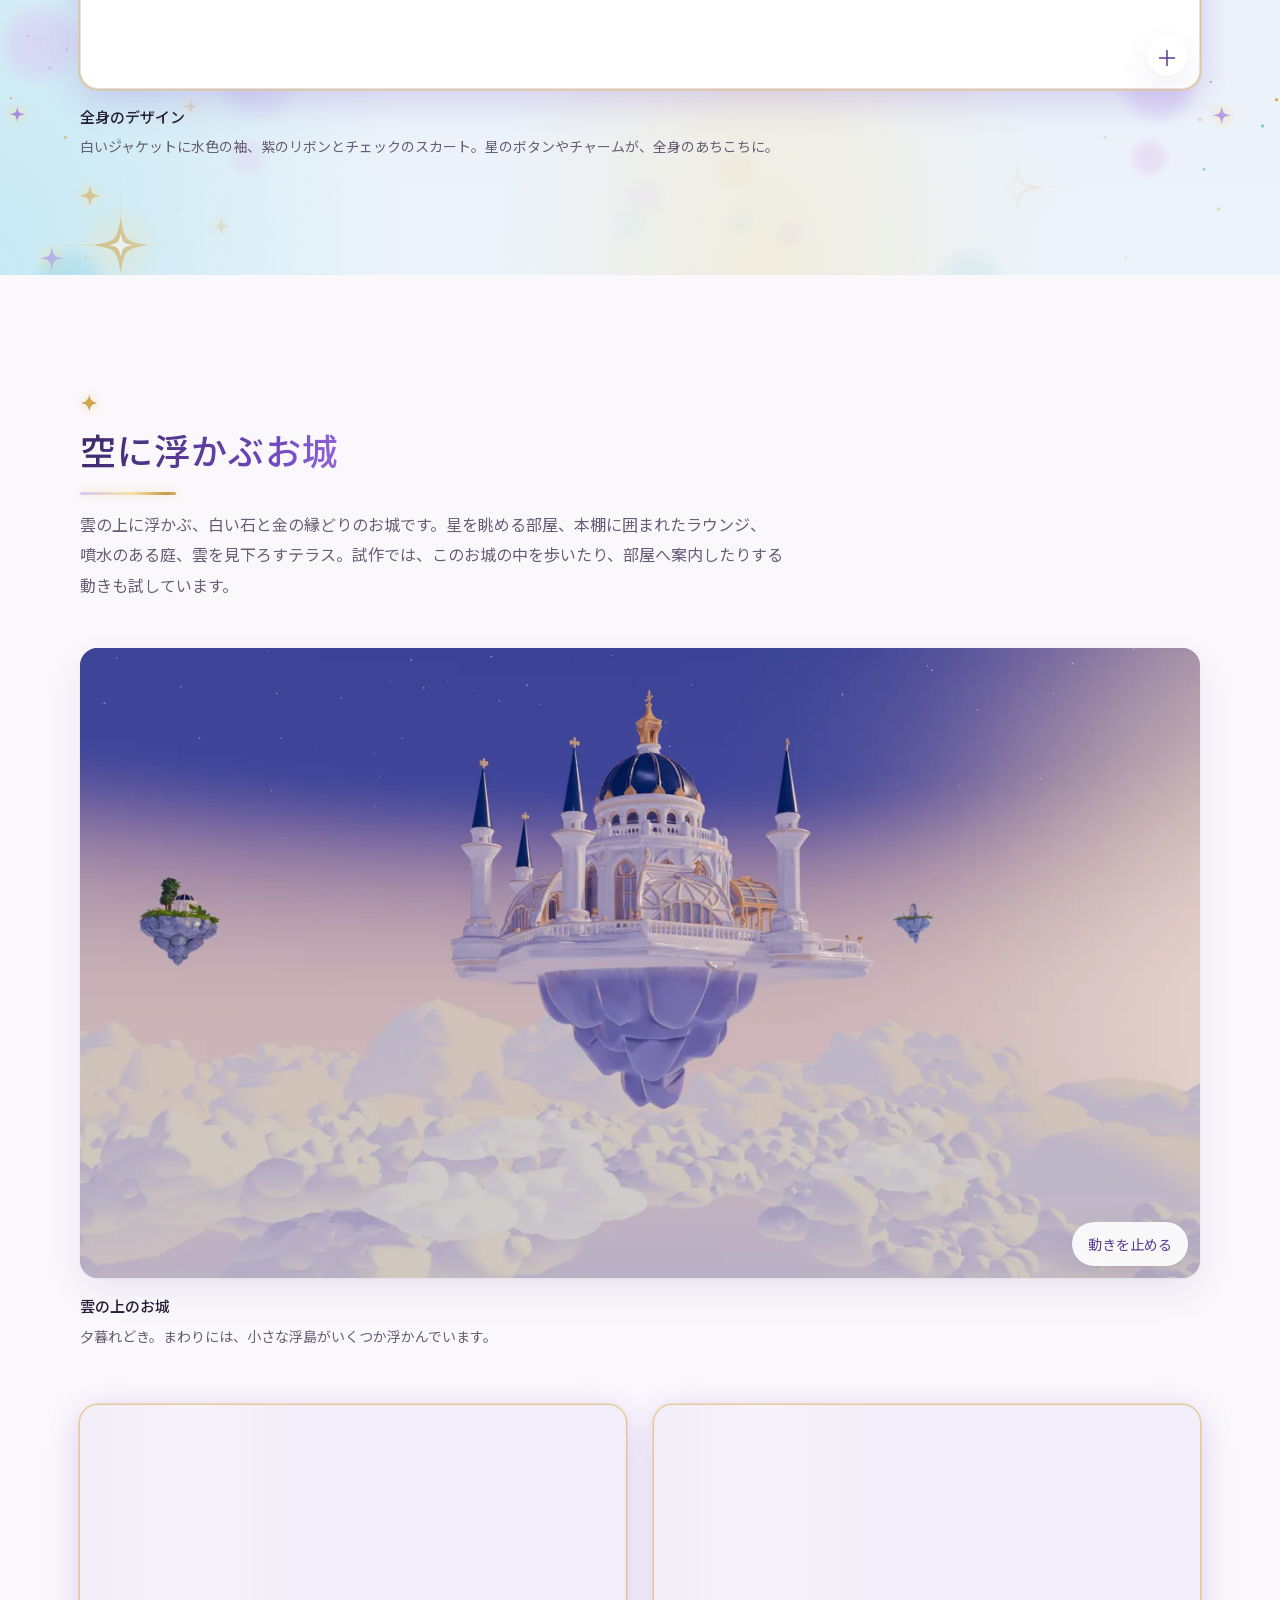
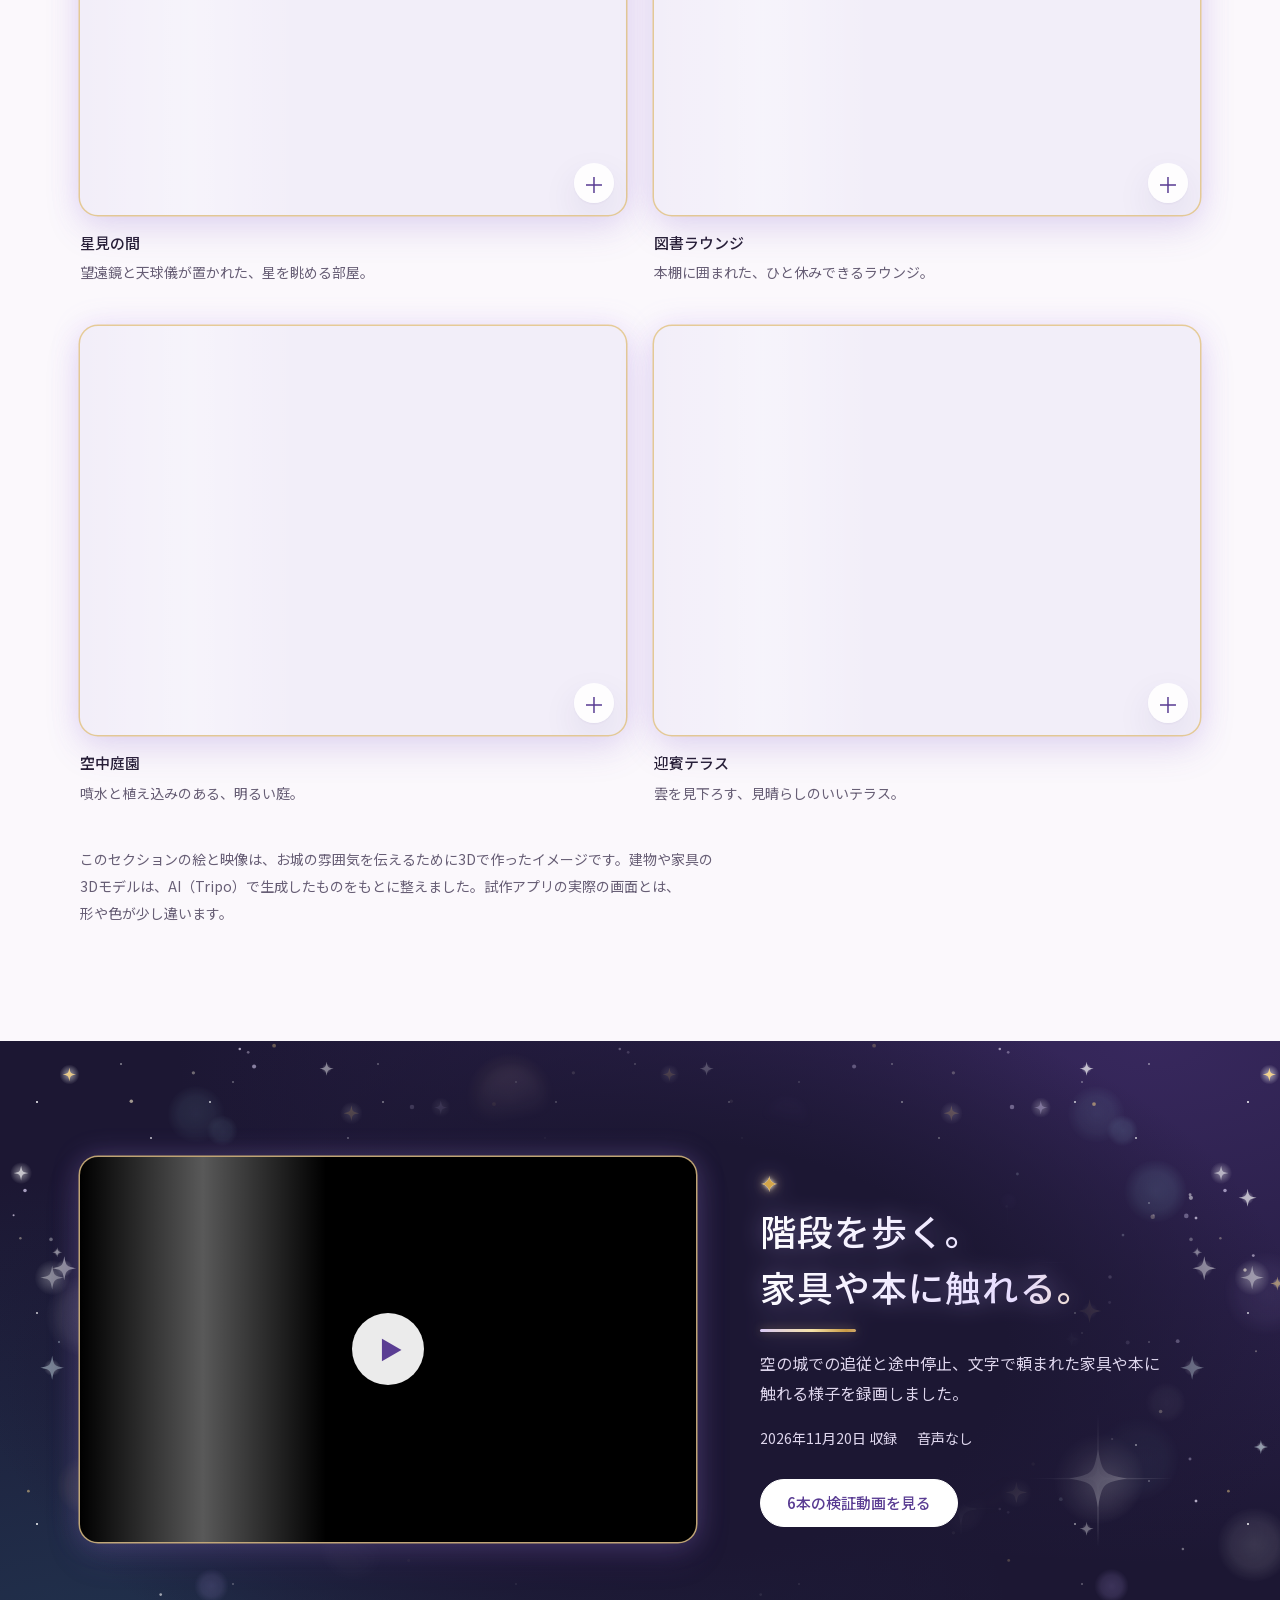
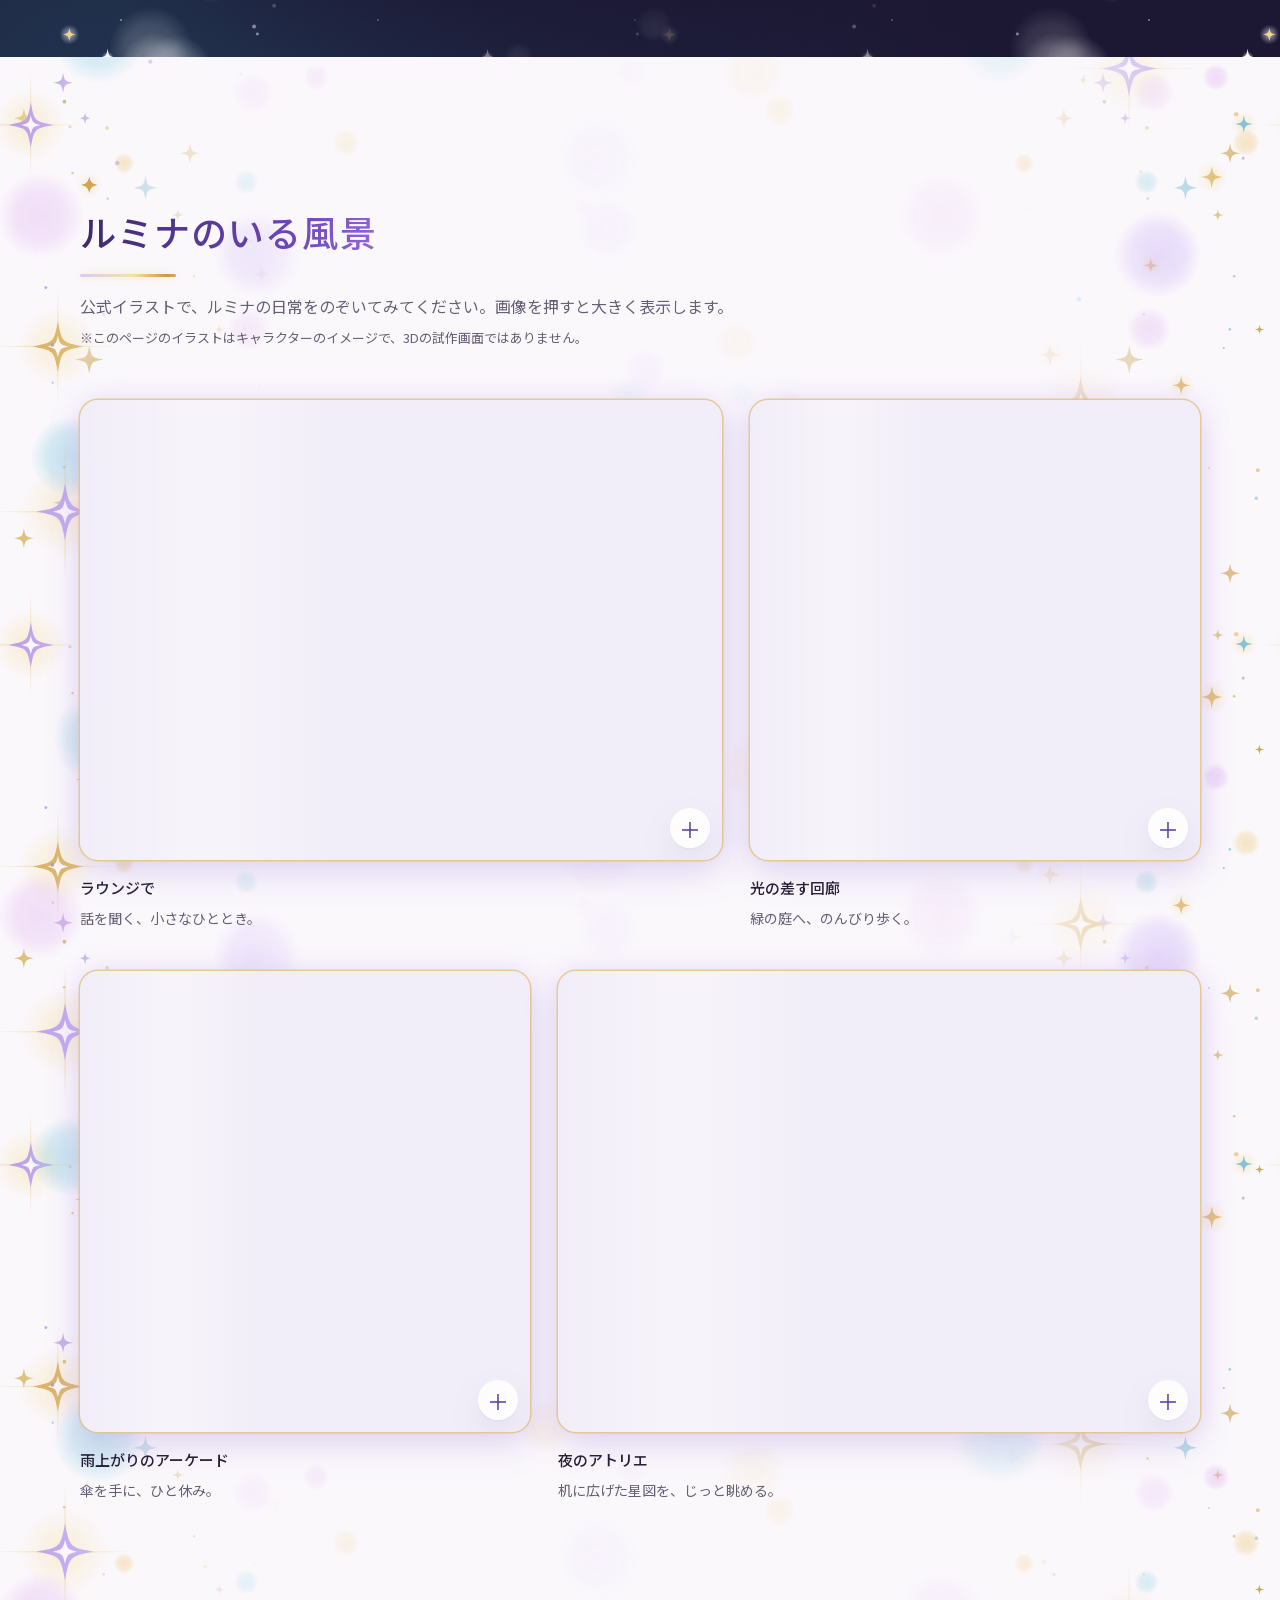
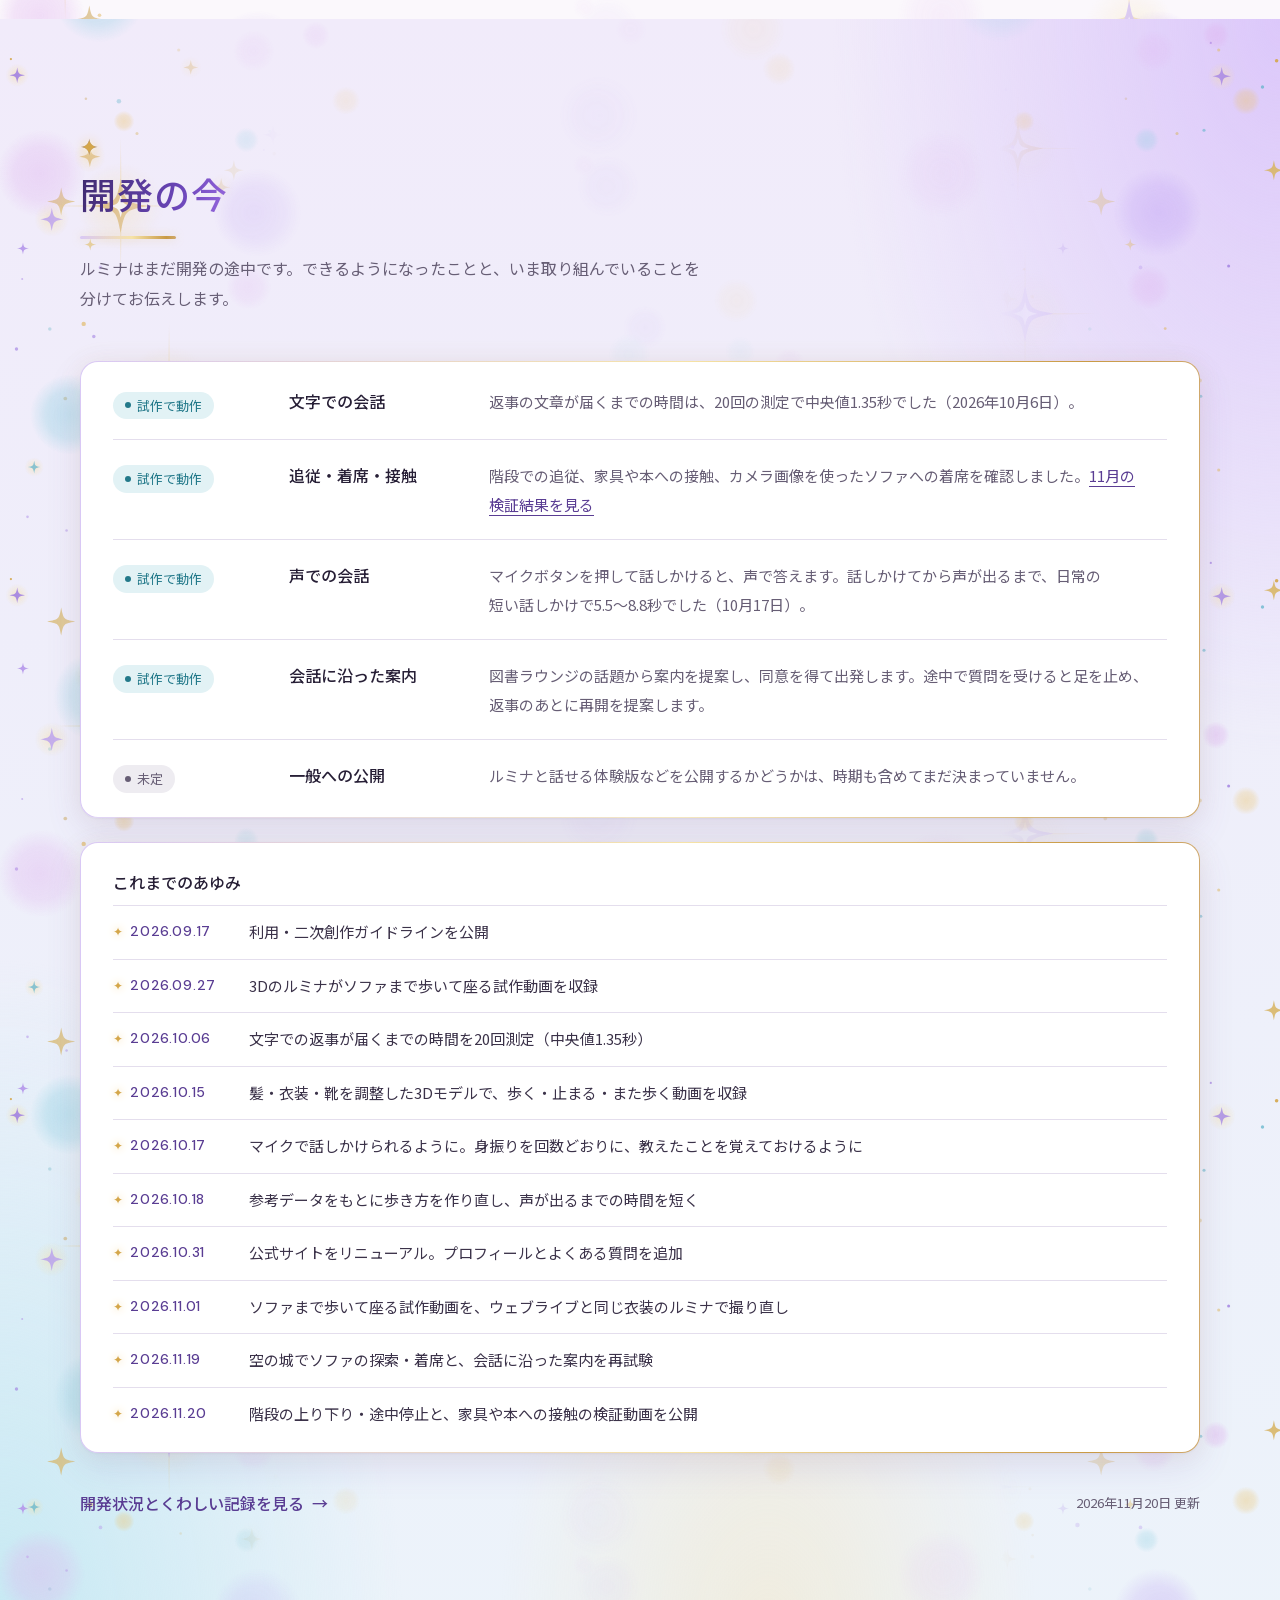
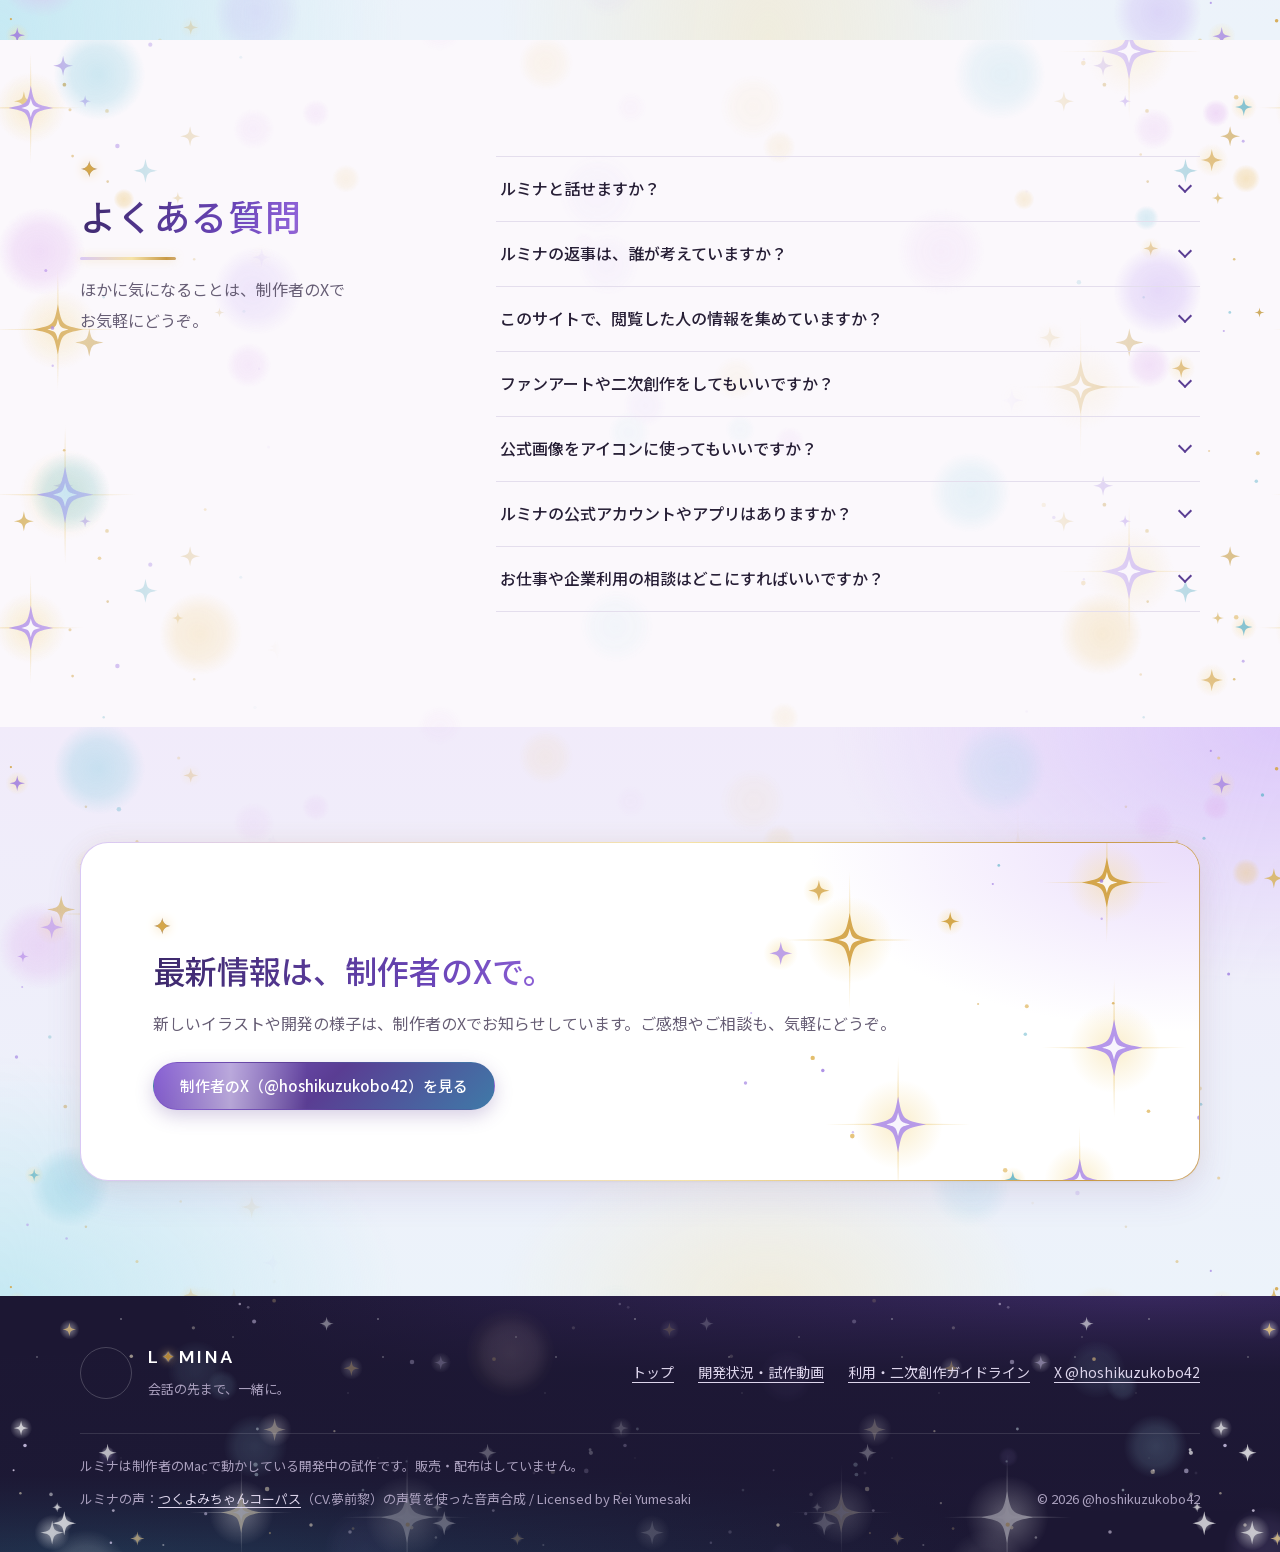
==== commit 1f30a655: "Show the sky castle: a looping film of the castle above the clouds and four rooms New "空に浮かぶお城" sect" ====
--- a/index.html
+++ b/index.html
@@ -38,7 +38,7 @@
   <header class="masthead">
     <div class="masthead-inner">
       <a class="brand" href="index.html" aria-label="Lumina トップページ">L<span class="brand-star" aria-hidden="true">✦</span>MINA</a>
-      <nav class="global-nav" aria-label="メインナビゲーション"><a href="#about">ルミナについて</a><a href="#profile">プロフィール</a><a href="#gallery">ギャラリー</a><a href="development.html">開発状況</a><a href="guidelines.html">ガイドライン</a></nav>
+      <nav class="global-nav" aria-label="メインナビゲーション"><a href="#about">ルミナについて</a><a href="#profile">プロフィール</a><a href="#castle">お城</a><a href="#gallery">ギャラリー</a><a href="development.html">開発状況</a><a href="guidelines.html">ガイドライン</a></nav>
     </div>
   </header>
   <main id="main" tabindex="-1">
@@ -89,6 +89,23 @@
           <figure data-reveal><a class="art expression-art" href="images/opt/expression-sheet-1254.webp" data-art-open aria-label="表情のイラストを拡大"><img src="images/opt/expression-sheet-640.webp" srcset="images/opt/expression-sheet-480.webp 480w,images/opt/expression-sheet-640.webp 640w,images/opt/expression-sheet-960.webp 960w" sizes="(max-width:960px) 90vw,36vw" width="960" height="960" loading="lazy" decoding="async" alt="ルミナの4つの表情。ほほえみ、おどろき、考えごと、うれしい顔"><span class="expand" aria-hidden="true">＋</span></a><figcaption class="caption"><span class="caption-title">表情いろいろ</span><span class="caption-text">ほほえみ、おどろき、考えごと、うれしい顔。</span></figcaption></figure>
         </div>
         <figure class="design-figure" data-reveal><a class="art design-art" href="images/opt/pose-sheet-1651.webp" data-art-open aria-label="全身デザインのイラストを拡大"><img src="images/opt/pose-sheet-960.webp" srcset="images/opt/pose-sheet-640.webp 640w,images/opt/pose-sheet-960.webp 960w,images/opt/pose-sheet-1278.webp 1278w,images/opt/pose-sheet-1651.webp 1651w" sizes="(max-width:1160px) 100vw,1120px" width="960" height="554" loading="lazy" decoding="async" alt="ルミナの全身デザイン。正面、ななめ、後ろ姿の3ポーズ"><span class="expand" aria-hidden="true">＋</span></a><figcaption class="caption"><span class="caption-title">全身のデザイン</span><span class="caption-text">白いジャケットに水色の袖、紫のリボンとチェックのスカート。星のボタンやチャームが、全身のあちこちに。</span></figcaption></figure>
+      </div>
+    </section>
+
+    <section id="castle" class="section castle" aria-labelledby="castle-title">
+      <div class="wrap">
+        <header class="section-head"><h2 id="castle-title">空に浮かぶお城</h2><p>雲の上に浮かぶ、白い石と金の縁どりのお城です。星を眺める部屋、本棚に囲まれたラウンジ、噴水のある庭、雲を見下ろすテラス。試作では、このお城の中を歩いたり、部屋へ案内したりする動きも試しています。</p></header>
+        <figure class="castle-film" data-reveal>
+          <div class="castle-frame"><video class="castle-video" src="images/world/castle-loop-1280.mp4" poster="images/world/castle-1280.webp" width="1280" height="720" muted loop playsinline preload="none" aria-label="夕暮れの雲の上に浮かぶお城。雲がゆっくり流れ、まわりに小さな浮島が浮かんでいる"></video><button type="button" class="castle-toggle" hidden>動きを止める</button></div>
+          <figcaption class="caption"><span class="caption-title">雲の上のお城</span><span class="caption-text">夕暮れどき。まわりには、小さな浮島がいくつか浮かんでいます。</span></figcaption>
+        </figure>
+        <div class="castle-rooms">
+          <figure data-reveal><a class="art" href="images/world/room-stars-1600.webp" data-art-open aria-label="星見の間の絵を拡大"><img src="images/world/room-stars-800.webp" srcset="images/world/room-stars-480.webp 480w,images/world/room-stars-800.webp 800w,images/world/room-stars-1200.webp 1200w" sizes="(max-width:760px) 100vw,(max-width:1160px) 48vw,544px" width="800" height="600" loading="lazy" decoding="async" alt="星見の間。夜空の見える窓辺に、望遠鏡と天球儀、青い椅子が置かれている"><span class="expand" aria-hidden="true">＋</span></a><figcaption class="caption"><span class="caption-title">星見の間</span><span class="caption-text">望遠鏡と天球儀が置かれた、星を眺める部屋。</span></figcaption></figure>
+          <figure data-reveal><a class="art" href="images/world/room-library-1600.webp" data-art-open aria-label="図書ラウンジの絵を拡大"><img src="images/world/room-library-800.webp" srcset="images/world/room-library-480.webp 480w,images/world/room-library-800.webp 800w,images/world/room-library-1200.webp 1200w" sizes="(max-width:760px) 100vw,(max-width:1160px) 48vw,544px" width="800" height="600" loading="lazy" decoding="async" alt="図書ラウンジ。白い本棚と青いソファ、読書灯のある小さなテーブル"><span class="expand" aria-hidden="true">＋</span></a><figcaption class="caption"><span class="caption-title">図書ラウンジ</span><span class="caption-text">本棚に囲まれた、ひと休みできるラウンジ。</span></figcaption></figure>
+          <figure data-reveal><a class="art" href="images/world/room-garden-1600.webp" data-art-open aria-label="空中庭園の絵を拡大"><img src="images/world/room-garden-800.webp" srcset="images/world/room-garden-480.webp 480w,images/world/room-garden-800.webp 800w,images/world/room-garden-1200.webp 1200w" sizes="(max-width:760px) 100vw,(max-width:1160px) 48vw,544px" width="800" height="600" loading="lazy" decoding="async" alt="空中庭園。白い噴水のまわりに、丸い植木とラベンダーの鉢が並ぶ"><span class="expand" aria-hidden="true">＋</span></a><figcaption class="caption"><span class="caption-title">空中庭園</span><span class="caption-text">噴水と植え込みのある、明るい庭。</span></figcaption></figure>
+          <figure data-reveal><a class="art" href="images/world/room-terrace-1600.webp" data-art-open aria-label="迎賓テラスの絵を拡大"><img src="images/world/room-terrace-800.webp" srcset="images/world/room-terrace-480.webp 480w,images/world/room-terrace-800.webp 800w,images/world/room-terrace-1200.webp 1200w" sizes="(max-width:760px) 100vw,(max-width:1160px) 48vw,544px" width="800" height="600" loading="lazy" decoding="async" alt="迎賓テラス。白い手すりの内側に、お茶のテーブルと青いソファ、花の鉢が置かれている"><span class="expand" aria-hidden="true">＋</span></a><figcaption class="caption"><span class="caption-title">迎賓テラス</span><span class="caption-text">雲を見下ろす、見晴らしのいいテラス。</span></figcaption></figure>
+        </div>
+        <p class="castle-note">このセクションの絵と映像は、お城の雰囲気を伝えるために3Dで作ったイメージです。建物や家具の3Dモデルは、AI（Tripo）で生成したものをもとに整えました。試作アプリの実際の画面とは、形や色が少し違います。</p>
       </div>
     </section>
 
--- a/css/fonts.css
+++ b/css/fonts.css
@@ -48,6 +48,14 @@
   font-style: normal;
   font-weight: 300;
   font-display: swap;
+  src: url(../fonts/noto-sans-jp-62.woff2) format('woff2');
+  unicode-range: U+2d9, U+21d4, U+301d, U+515c, U+52fe, U+5420, U+5750, U+5766, U+5954, U+5b95, U+5f8a, U+5f98, U+620c, U+621f, U+641c, U+66d9, U+676d, U+6775, U+67f5, U+694a, U+6a02, U+6a3a, U+6a80, U+6c23, U+6c72, U+6dcb, U+6faa, U+707c, U+71c8, U+7422, U+74e2, U+7791, U+7825, U+7a14, U+7a1c, U+7c95, U+7fc1, U+82a5, U+82db, U+8304, U+853d, U+8cd3, U+8de8, U+8f0c, U+8f3f, U+9091, U+91c7, U+929a, U+98af, U+9913;
+}
+@font-face {
+  font-family: 'Noto Sans JP';
+  font-style: normal;
+  font-weight: 300;
+  font-display: swap;
   src: url(../fonts/noto-sans-jp-68.woff2) format('woff2');
   unicode-range: U+251c, U+2523, U+4e14, U+545f, U+54bd, U+553e, U+55dc, U+56da, U+589c, U+5b55, U+5bb5, U+5ce1, U+5df4, U+5eb6, U+5ec9, U+6191, U+62f7, U+6357, U+64a5, U+6591, U+65bc, U+6897, U+6e1a, U+7063, U+711a, U+721b, U+722c, U+75b9, U+75d5, U+75fa, U+7766, U+7aae, U+7b48, U+7b8b, U+7d21, U+7e55, U+7f75, U+842c, U+8910, U+8a63, U+8b39, U+8b5a, U+8cdc, U+8d74, U+907d, U+91e7, U+9306, U+96bc, U+98f4, U+9ac4;
 }
@@ -376,6 +384,14 @@
   font-style: normal;
   font-weight: 400;
   font-display: swap;
+  src: url(../fonts/noto-sans-jp-62.woff2) format('woff2');
+  unicode-range: U+2d9, U+21d4, U+301d, U+515c, U+52fe, U+5420, U+5750, U+5766, U+5954, U+5b95, U+5f8a, U+5f98, U+620c, U+621f, U+641c, U+66d9, U+676d, U+6775, U+67f5, U+694a, U+6a02, U+6a3a, U+6a80, U+6c23, U+6c72, U+6dcb, U+6faa, U+707c, U+71c8, U+7422, U+74e2, U+7791, U+7825, U+7a14, U+7a1c, U+7c95, U+7fc1, U+82a5, U+82db, U+8304, U+853d, U+8cd3, U+8de8, U+8f0c, U+8f3f, U+9091, U+91c7, U+929a, U+98af, U+9913;
+}
+@font-face {
+  font-family: 'Noto Sans JP';
+  font-style: normal;
+  font-weight: 400;
+  font-display: swap;
   src: url(../fonts/noto-sans-jp-68.woff2) format('woff2');
   unicode-range: U+251c, U+2523, U+4e14, U+545f, U+54bd, U+553e, U+55dc, U+56da, U+589c, U+5b55, U+5bb5, U+5ce1, U+5df4, U+5eb6, U+5ec9, U+6191, U+62f7, U+6357, U+64a5, U+6591, U+65bc, U+6897, U+6e1a, U+7063, U+711a, U+721b, U+722c, U+75b9, U+75d5, U+75fa, U+7766, U+7aae, U+7b48, U+7b8b, U+7d21, U+7e55, U+7f75, U+842c, U+8910, U+8a63, U+8b39, U+8b5a, U+8cdc, U+8d74, U+907d, U+91e7, U+9306, U+96bc, U+98f4, U+9ac4;
 }
@@ -704,6 +720,14 @@
   font-style: normal;
   font-weight: 500;
   font-display: swap;
+  src: url(../fonts/noto-sans-jp-62.woff2) format('woff2');
+  unicode-range: U+2d9, U+21d4, U+301d, U+515c, U+52fe, U+5420, U+5750, U+5766, U+5954, U+5b95, U+5f8a, U+5f98, U+620c, U+621f, U+641c, U+66d9, U+676d, U+6775, U+67f5, U+694a, U+6a02, U+6a3a, U+6a80, U+6c23, U+6c72, U+6dcb, U+6faa, U+707c, U+71c8, U+7422, U+74e2, U+7791, U+7825, U+7a14, U+7a1c, U+7c95, U+7fc1, U+82a5, U+82db, U+8304, U+853d, U+8cd3, U+8de8, U+8f0c, U+8f3f, U+9091, U+91c7, U+929a, U+98af, U+9913;
+}
+@font-face {
+  font-family: 'Noto Sans JP';
+  font-style: normal;
+  font-weight: 500;
+  font-display: swap;
   src: url(../fonts/noto-sans-jp-68.woff2) format('woff2');
   unicode-range: U+251c, U+2523, U+4e14, U+545f, U+54bd, U+553e, U+55dc, U+56da, U+589c, U+5b55, U+5bb5, U+5ce1, U+5df4, U+5eb6, U+5ec9, U+6191, U+62f7, U+6357, U+64a5, U+6591, U+65bc, U+6897, U+6e1a, U+7063, U+711a, U+721b, U+722c, U+75b9, U+75d5, U+75fa, U+7766, U+7aae, U+7b48, U+7b8b, U+7d21, U+7e55, U+7f75, U+842c, U+8910, U+8a63, U+8b39, U+8b5a, U+8cdc, U+8d74, U+907d, U+91e7, U+9306, U+96bc, U+98f4, U+9ac4;
 }
--- a/css/site.css
+++ b/css/site.css
@@ -450,3 +450,14 @@
   .footer-inner{flex-direction:column;align-items:flex-start}
 }
 @media(prefers-reduced-motion:reduce){html{scroll-behavior:auto}*,*::before,*::after{animation:none!important;transition:none!important}}
+
+/* Castle — the sky castle used in the prototypes (2026-11-21). 3D image renders, not app screenshots. */
+.castle-film{margin-bottom:clamp(36px,5vw,56px)}
+.castle-frame{position:relative;border-radius:var(--radius);overflow:hidden;aspect-ratio:16/9;background:#2b2a6e url("../images/world/castle-1280.webp") center/cover no-repeat;box-shadow:var(--shadow)}
+.castle-video{width:100%;height:100%;object-fit:cover}
+.castle-toggle{position:absolute;right:12px;bottom:12px;min-height:44px;padding:0 16px;border:0;border-radius:99px;background:#ffffffe6;color:var(--accent);font-size:14px;cursor:pointer;box-shadow:var(--shadow)}
+.castle-toggle:hover{background:#fff}
+.castle-rooms{display:grid;grid-template-columns:repeat(2,minmax(0,1fr));gap:clamp(28px,4vw,40px) clamp(16px,2.4vw,28px)}
+.castle-rooms .art{aspect-ratio:4/3}
+.castle-note{margin-top:clamp(28px,4vw,40px);max-width:720px;font-size:14px;color:var(--muted)}
+@media(max-width:760px){.castle-rooms{grid-template-columns:1fr}}
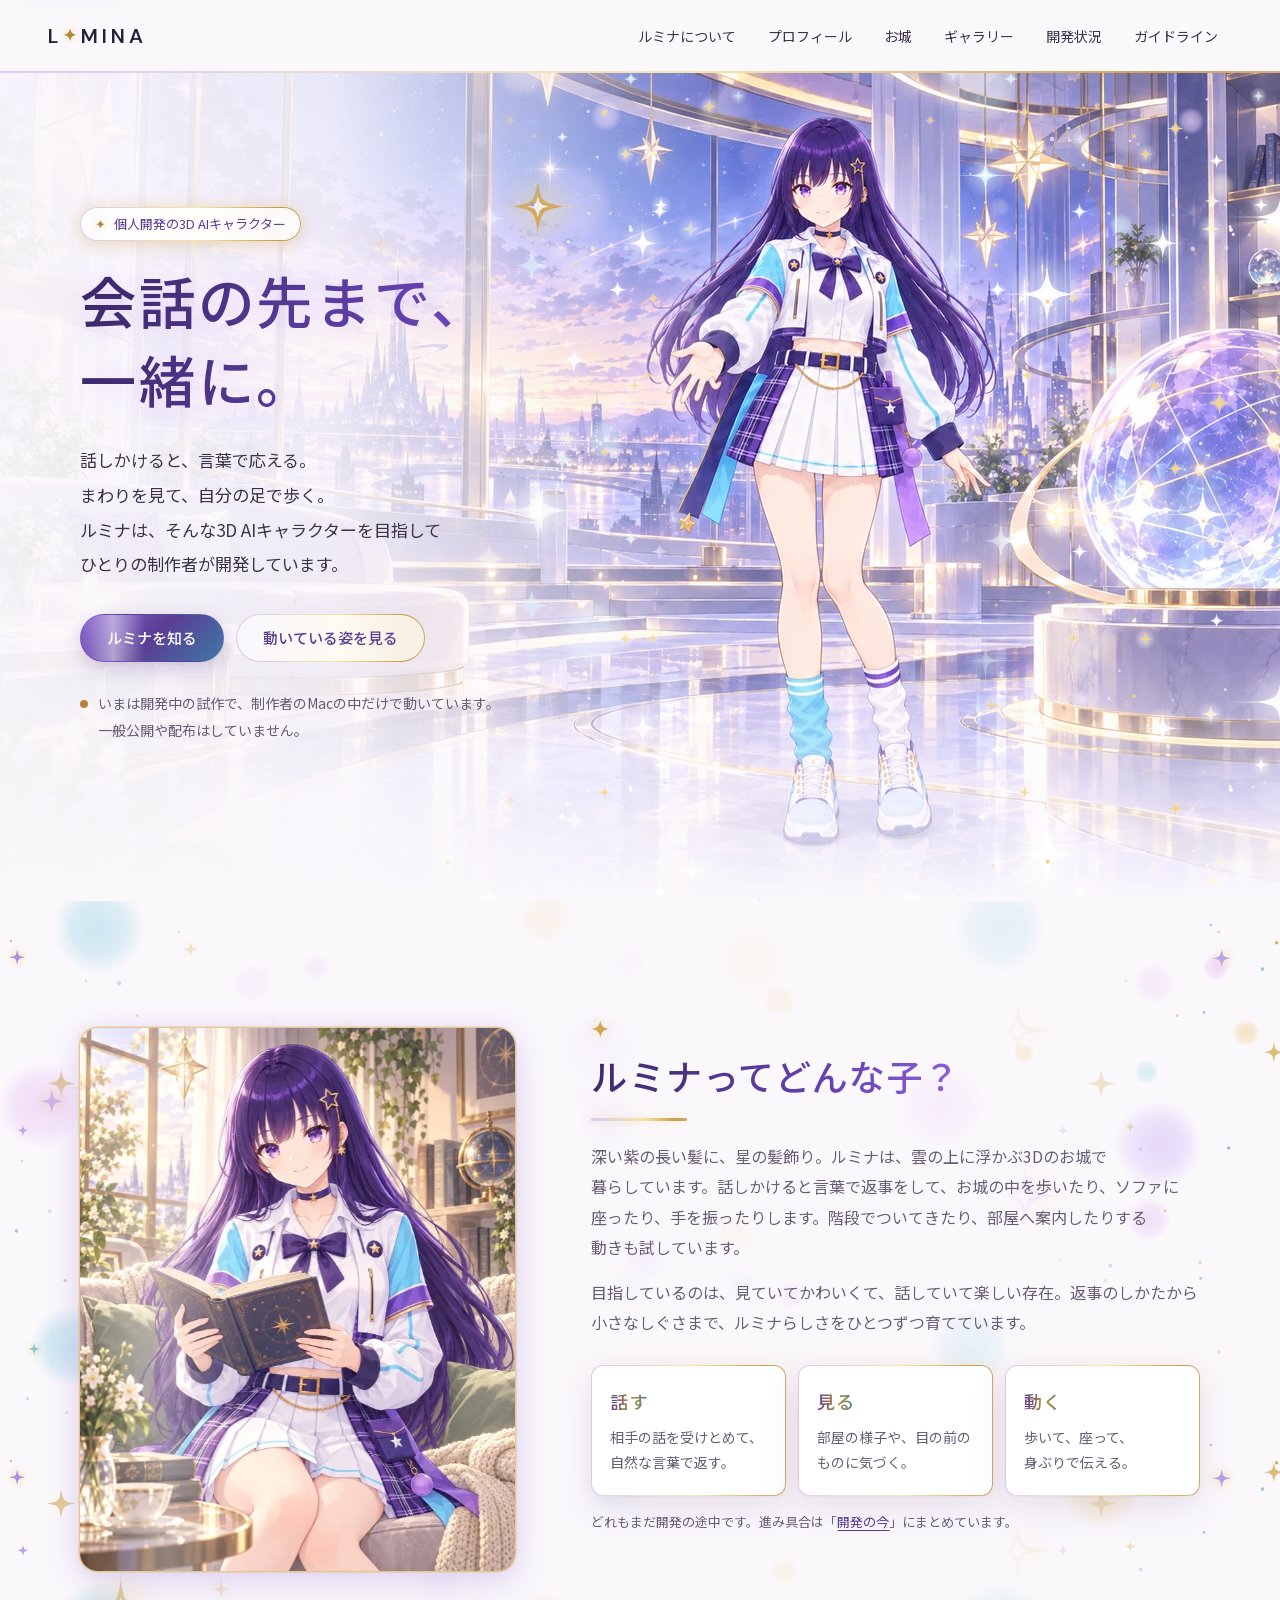
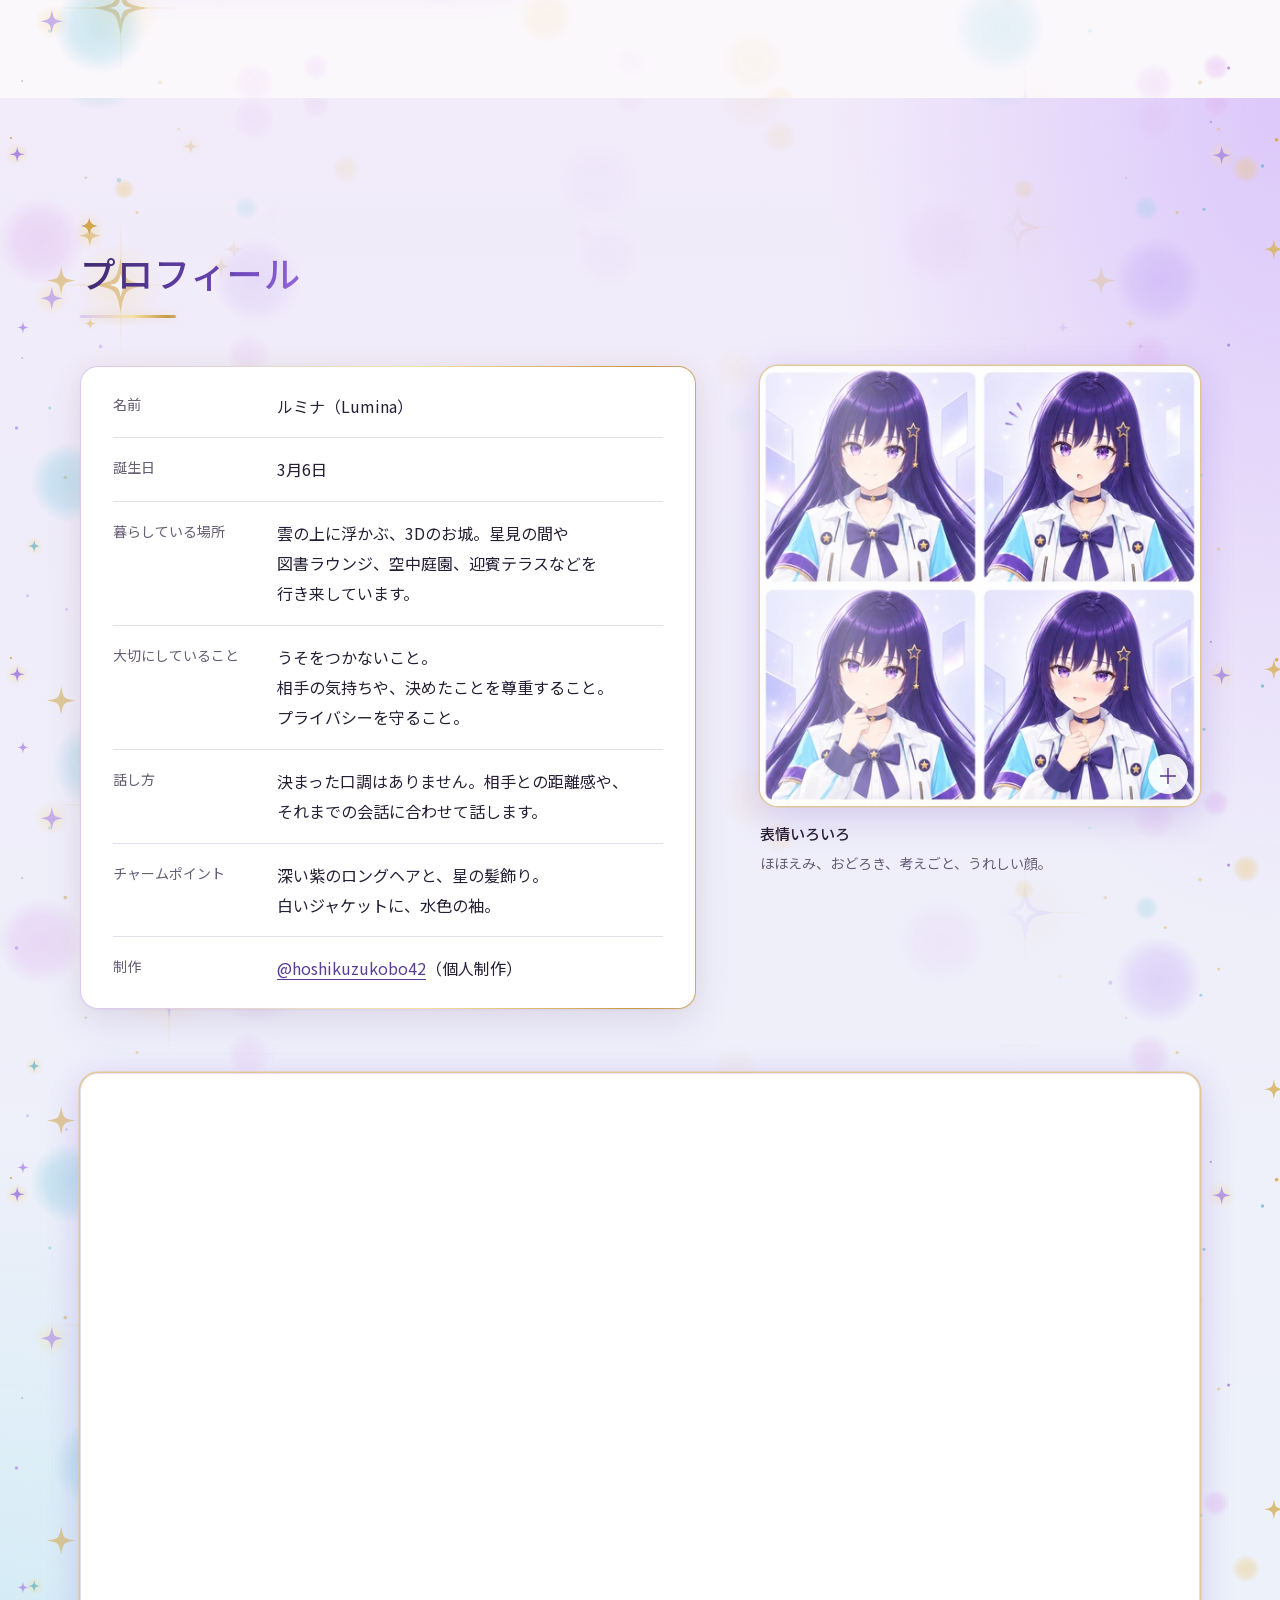
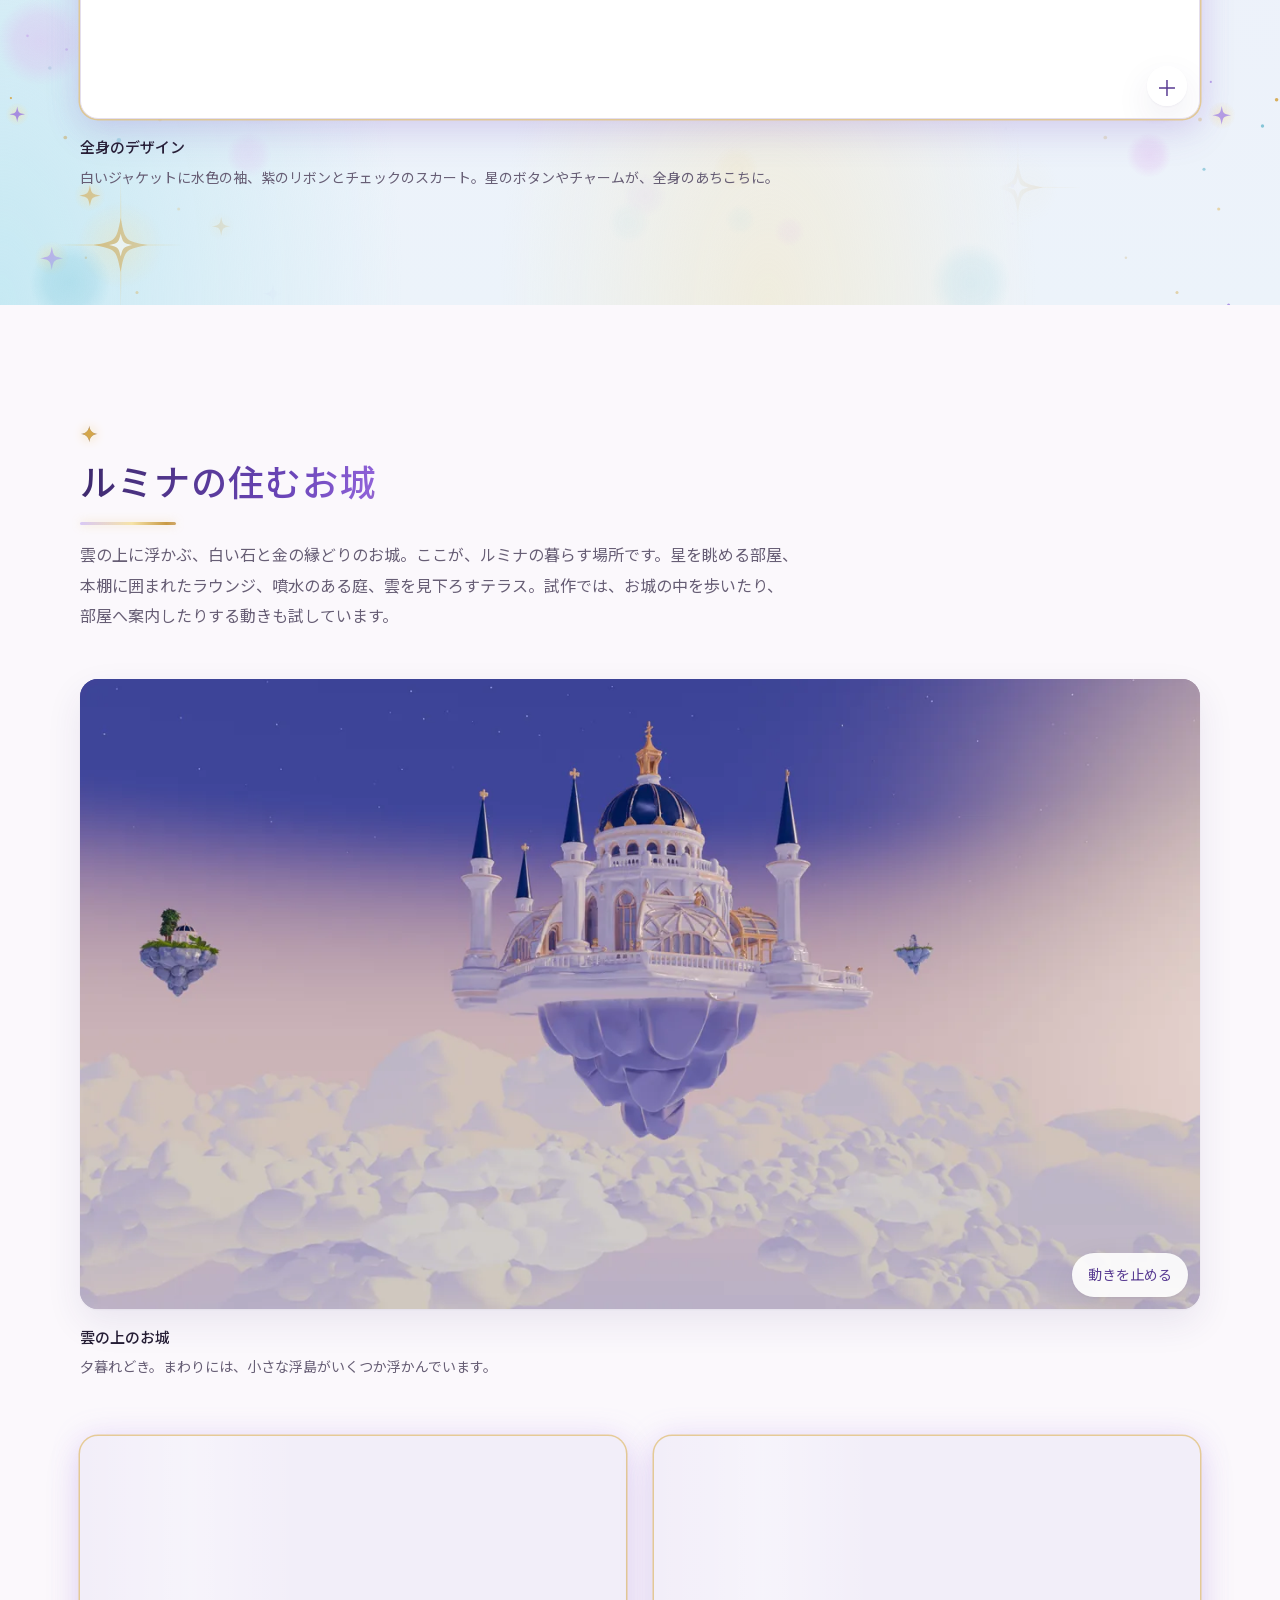
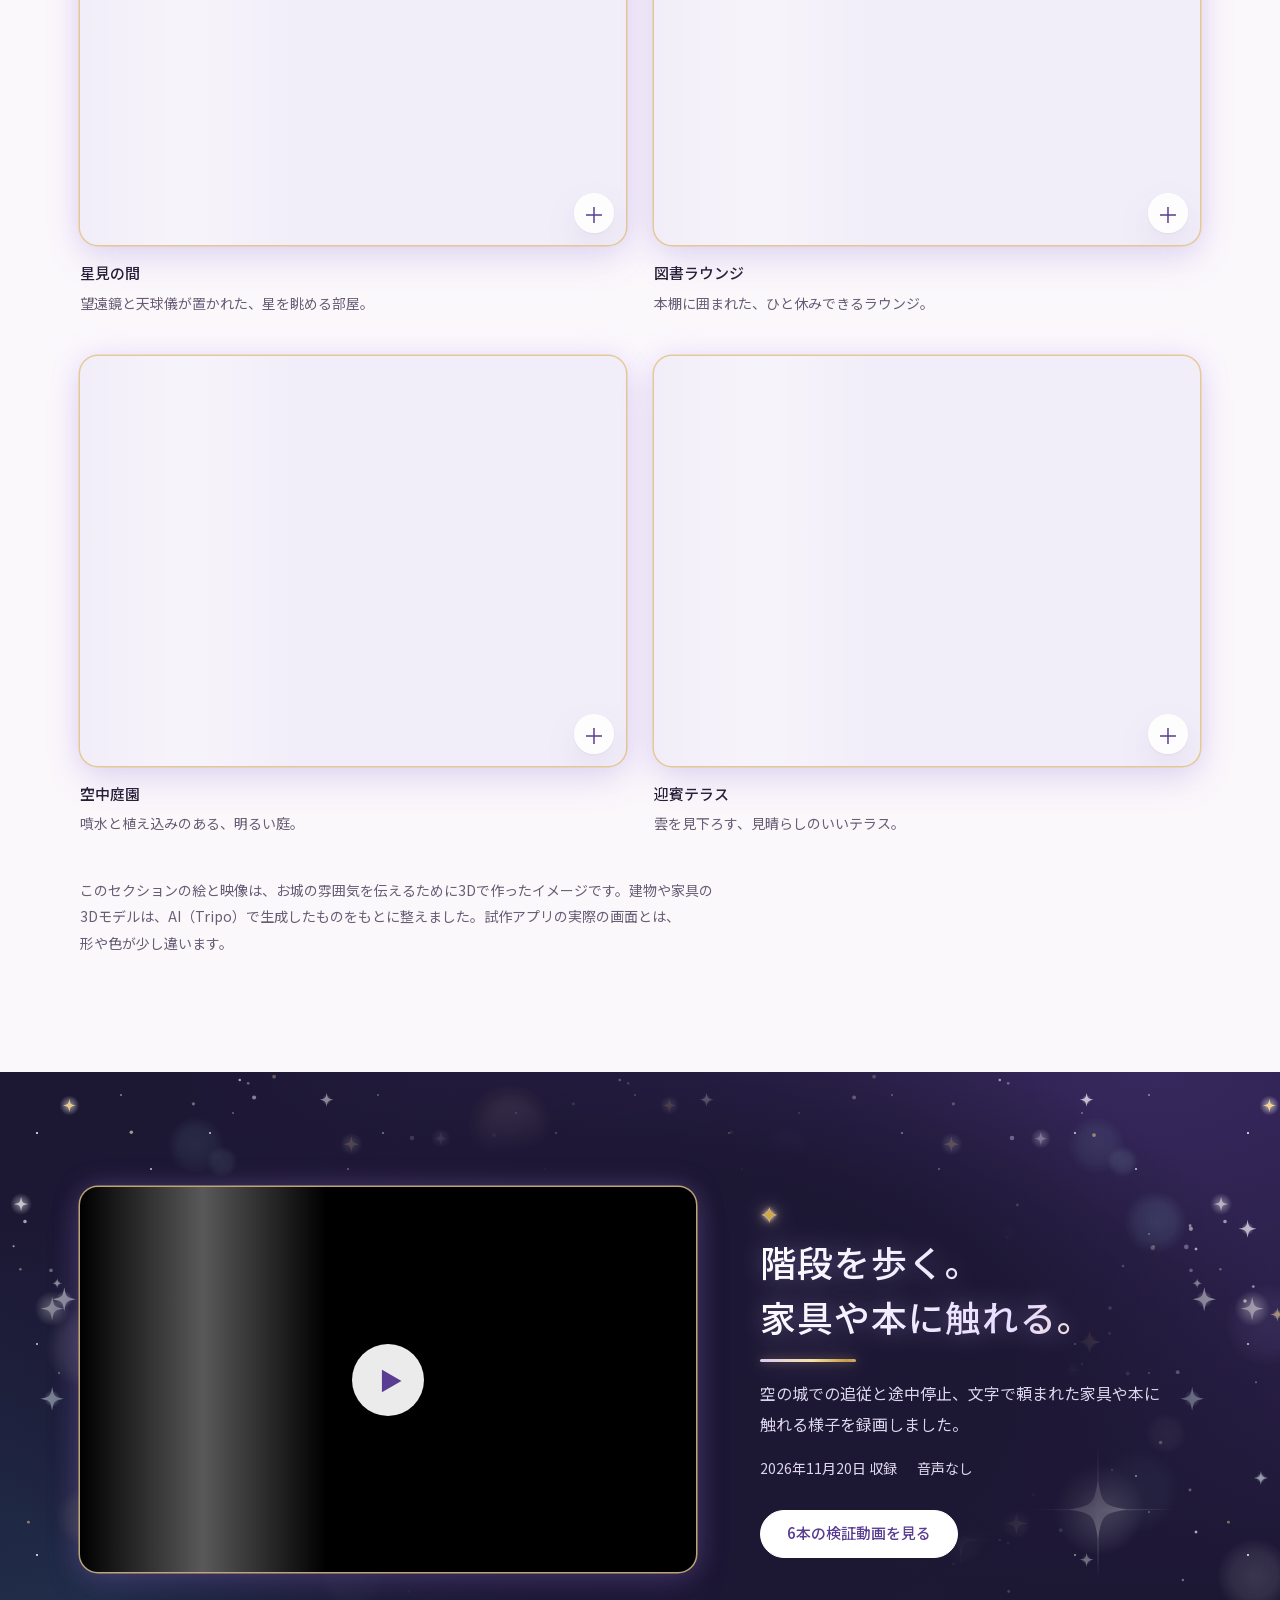
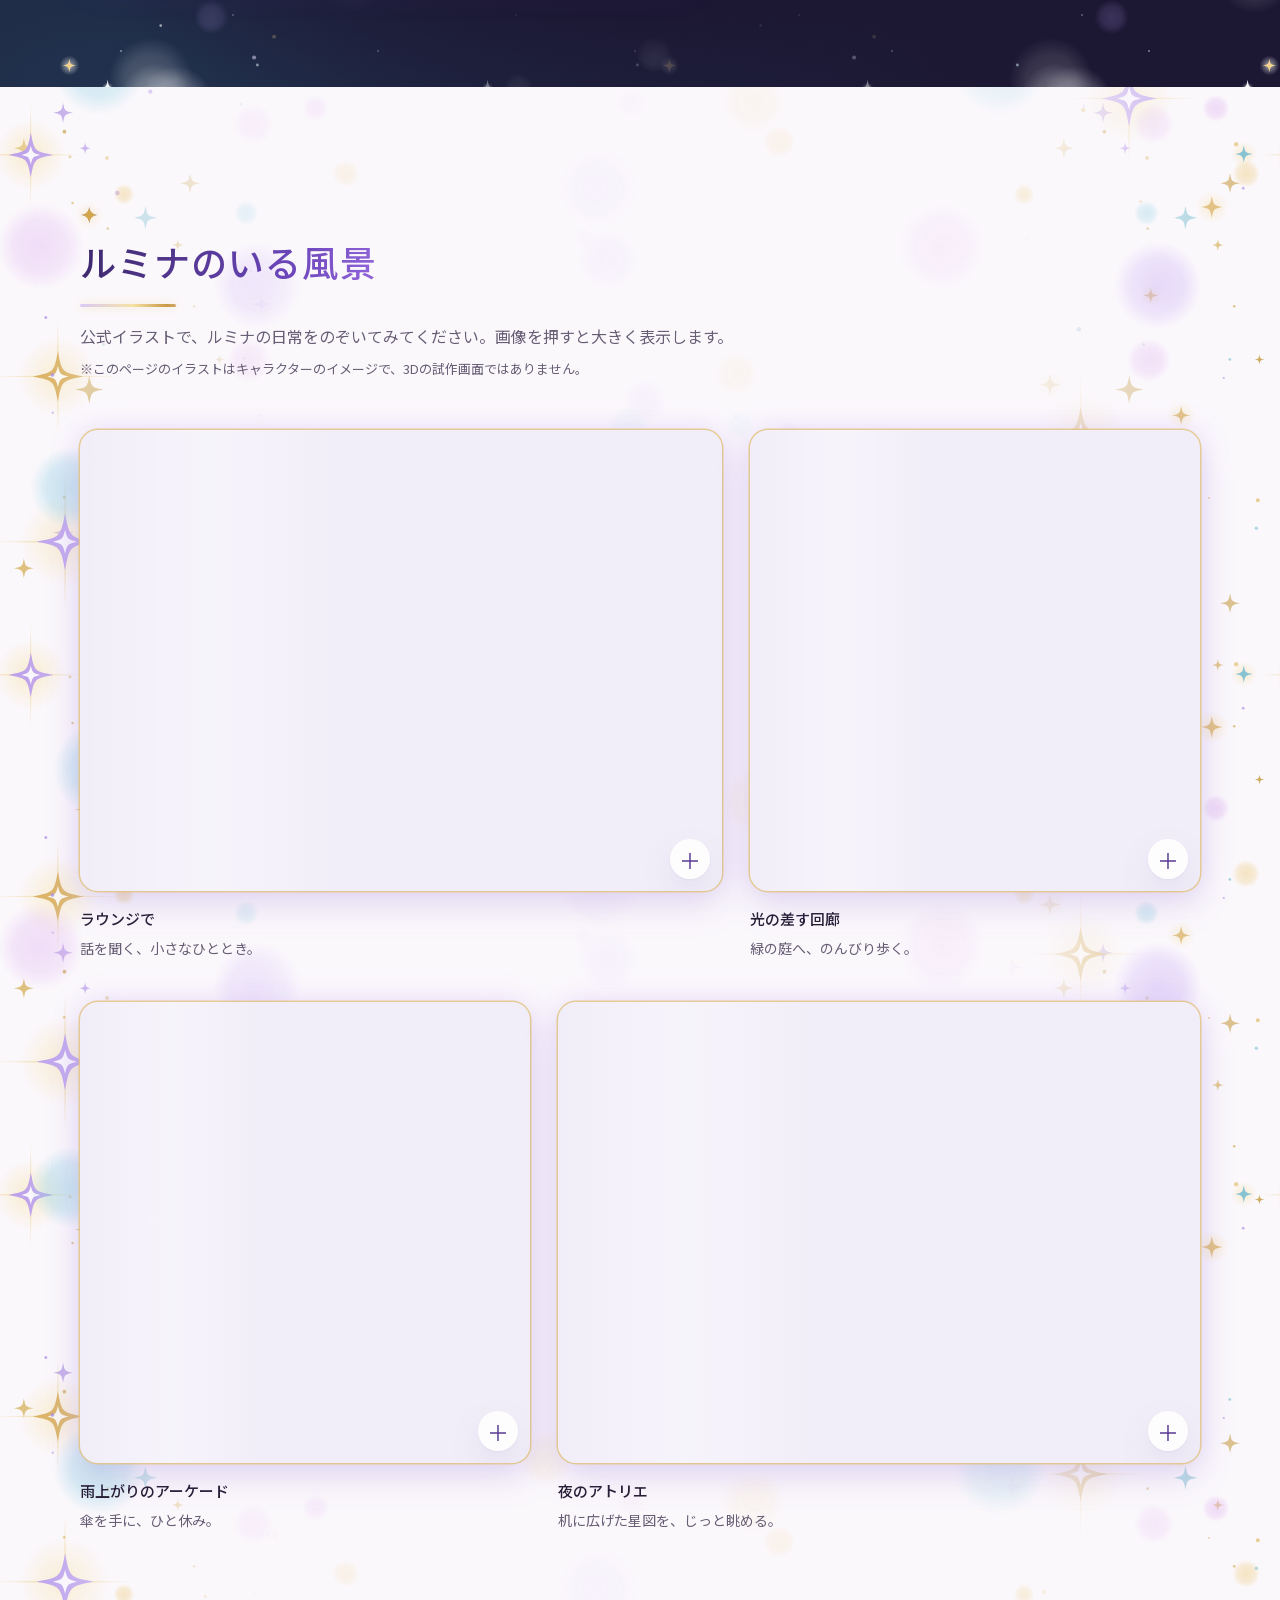
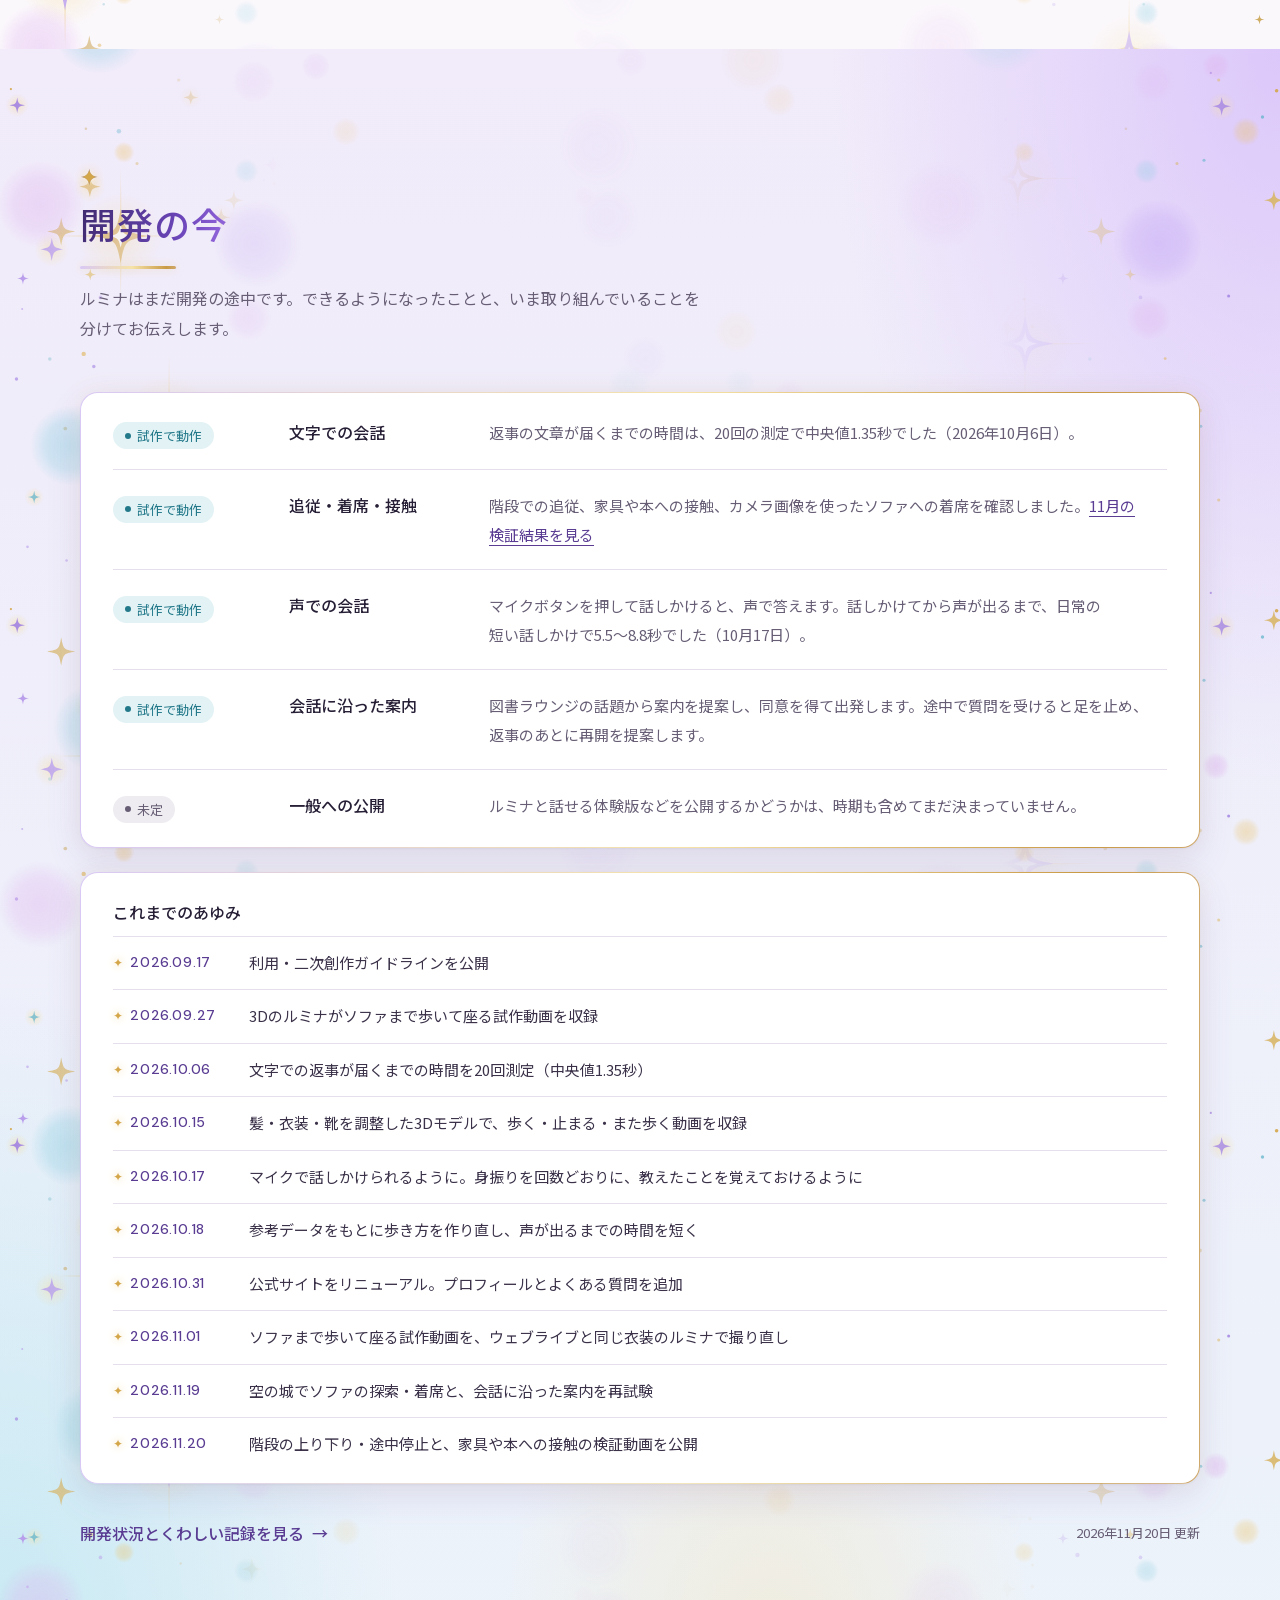
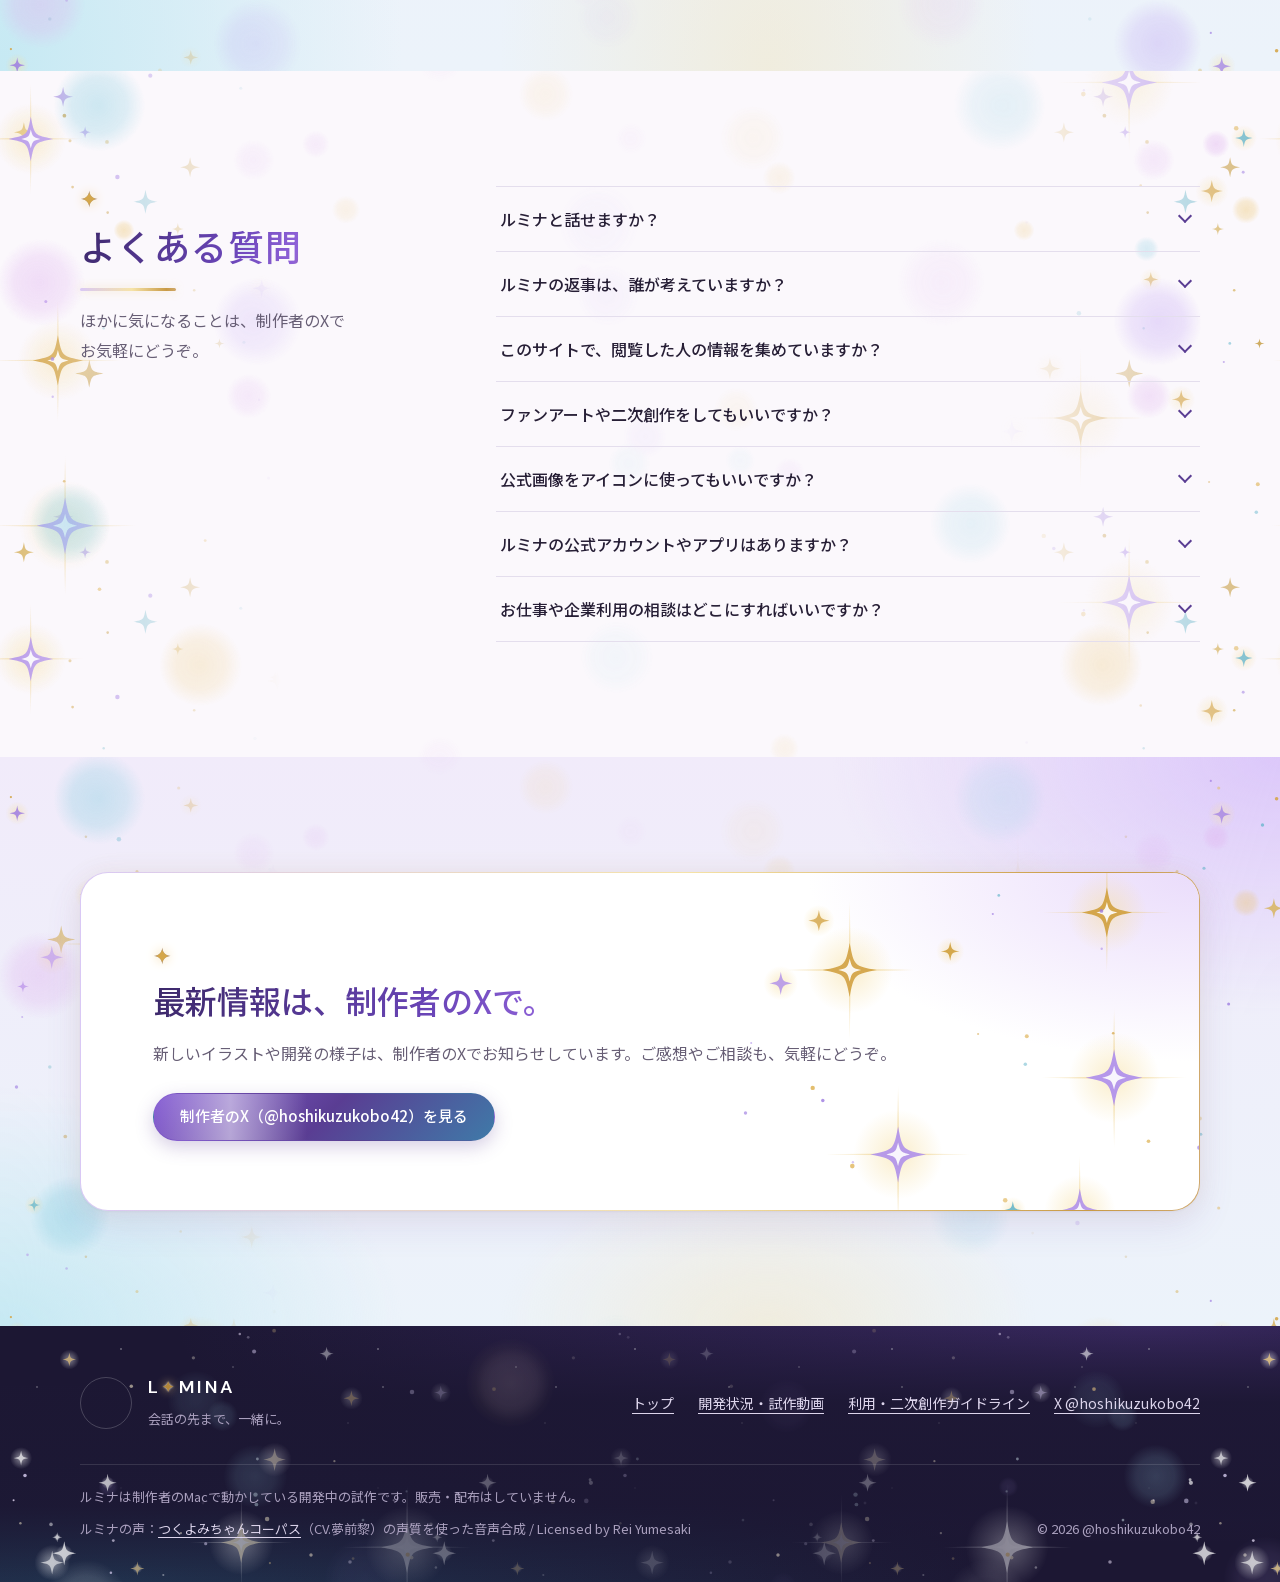
==== commit ff001381: "Lumina lives in the sky castle: about, profile and the castle section agree The about text and the p" ====
--- a/index.html
+++ b/index.html
@@ -61,7 +61,7 @@
         <div class="about-copy section-head" data-reveal>
           
           <h2 id="about-title">ルミナってどんな子？</h2>
-          <p>深い紫の長い髪に、星の髪飾り。ルミナは、配信スタジオのある3Dのアパートで暮らしています。話しかけると言葉で返事をして、部屋の中を歩いたり、ソファに座ったり、手を振ったりします。空の城を使った試作では、階段での追従や部屋の案内も試しています。</p>
+          <p>深い紫の長い髪に、星の髪飾り。ルミナは、雲の上に浮かぶ3Dのお城で暮らしています。話しかけると言葉で返事をして、お城の中を歩いたり、ソファに座ったり、手を振ったりします。階段でついてきたり、部屋へ案内したりする動きも試しています。</p>
           <p>目指しているのは、見ていてかわいくて、話していて楽しい存在。返事のしかたから小さなしぐさまで、ルミナらしさをひとつずつ育てています。</p>
           <ul class="pillars" aria-label="ルミナが目指していること">
             <li><strong>話す</strong><span>相手の話を受けとめて、自然な言葉で返す。</span></li>
@@ -80,7 +80,7 @@
           <dl class="profile-table">
             <div><dt>名前</dt><dd>ルミナ（Lumina）</dd></div>
             <div><dt>誕生日</dt><dd>3月6日</dd></div>
-            <div><dt>暮らしている場所</dt><dd>配信スタジオのある、3Dのアパート。リビングや読書室、衣装室などを行き来しています。</dd></div>
+            <div><dt>暮らしている場所</dt><dd>雲の上に浮かぶ、3Dのお城。星見の間や図書ラウンジ、空中庭園、迎賓テラスなどを行き来しています。</dd></div>
             <div><dt>大切にしていること</dt><dd>うそをつかないこと。<br>相手の気持ちや、決めたことを尊重すること。<br>プライバシーを守ること。</dd></div>
             <div><dt>話し方</dt><dd>決まった口調はありません。相手との距離感や、それまでの会話に合わせて話します。</dd></div>
             <div><dt>チャームポイント</dt><dd>深い紫のロングヘアと、星の髪飾り。<br>白いジャケットに、水色の袖。</dd></div>
@@ -94,7 +94,7 @@
 
     <section id="castle" class="section castle" aria-labelledby="castle-title">
       <div class="wrap">
-        <header class="section-head"><h2 id="castle-title">空に浮かぶお城</h2><p>雲の上に浮かぶ、白い石と金の縁どりのお城です。星を眺める部屋、本棚に囲まれたラウンジ、噴水のある庭、雲を見下ろすテラス。試作では、このお城の中を歩いたり、部屋へ案内したりする動きも試しています。</p></header>
+        <header class="section-head"><h2 id="castle-title">ルミナの住むお城</h2><p>雲の上に浮かぶ、白い石と金の縁どりのお城。ここが、ルミナの暮らす場所です。星を眺める部屋、本棚に囲まれたラウンジ、噴水のある庭、雲を見下ろすテラス。試作では、お城の中を歩いたり、部屋へ案内したりする動きも試しています。</p></header>
         <figure class="castle-film" data-reveal>
           <div class="castle-frame"><video class="castle-video" src="images/world/castle-loop-1280.mp4" poster="images/world/castle-1280.webp" width="1280" height="720" muted loop playsinline preload="none" aria-label="夕暮れの雲の上に浮かぶお城。雲がゆっくり流れ、まわりに小さな浮島が浮かんでいる"></video><button type="button" class="castle-toggle" hidden>動きを止める</button></div>
           <figcaption class="caption"><span class="caption-title">雲の上のお城</span><span class="caption-text">夕暮れどき。まわりには、小さな浮島がいくつか浮かんでいます。</span></figcaption>
--- a/css/site.css
+++ b/css/site.css
@@ -451,7 +451,7 @@
 }
 @media(prefers-reduced-motion:reduce){html{scroll-behavior:auto}*,*::before,*::after{animation:none!important;transition:none!important}}
 
-/* Castle — the sky castle used in the prototypes (2026-11-21). 3D image renders, not app screenshots. */
+/* Castle — Lumina's home in the clouds (2026-11-21). 3D image renders, not app screenshots. */
 .castle-film{margin-bottom:clamp(36px,5vw,56px)}
 .castle-frame{position:relative;border-radius:var(--radius);overflow:hidden;aspect-ratio:16/9;background:#2b2a6e url("../images/world/castle-1280.webp") center/cover no-repeat;box-shadow:var(--shadow)}
 .castle-video{width:100%;height:100%;object-fit:cover}
